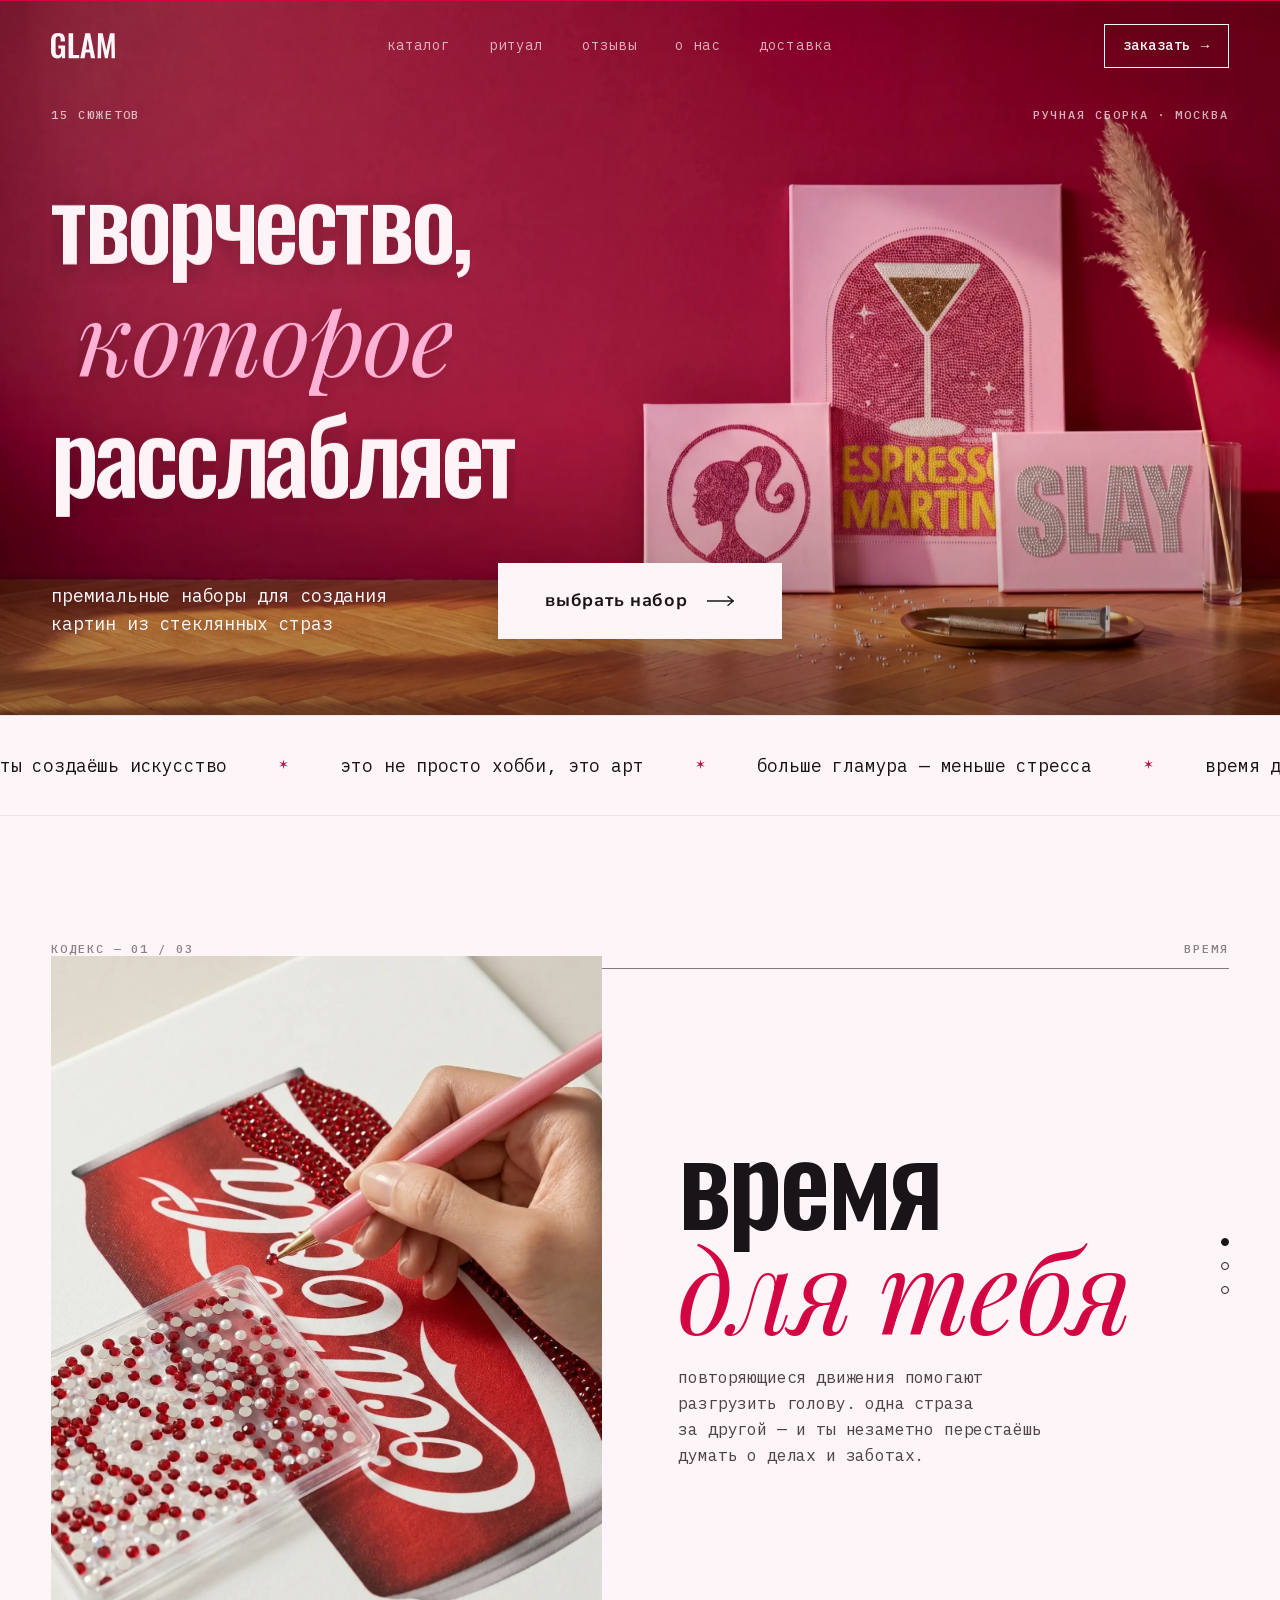
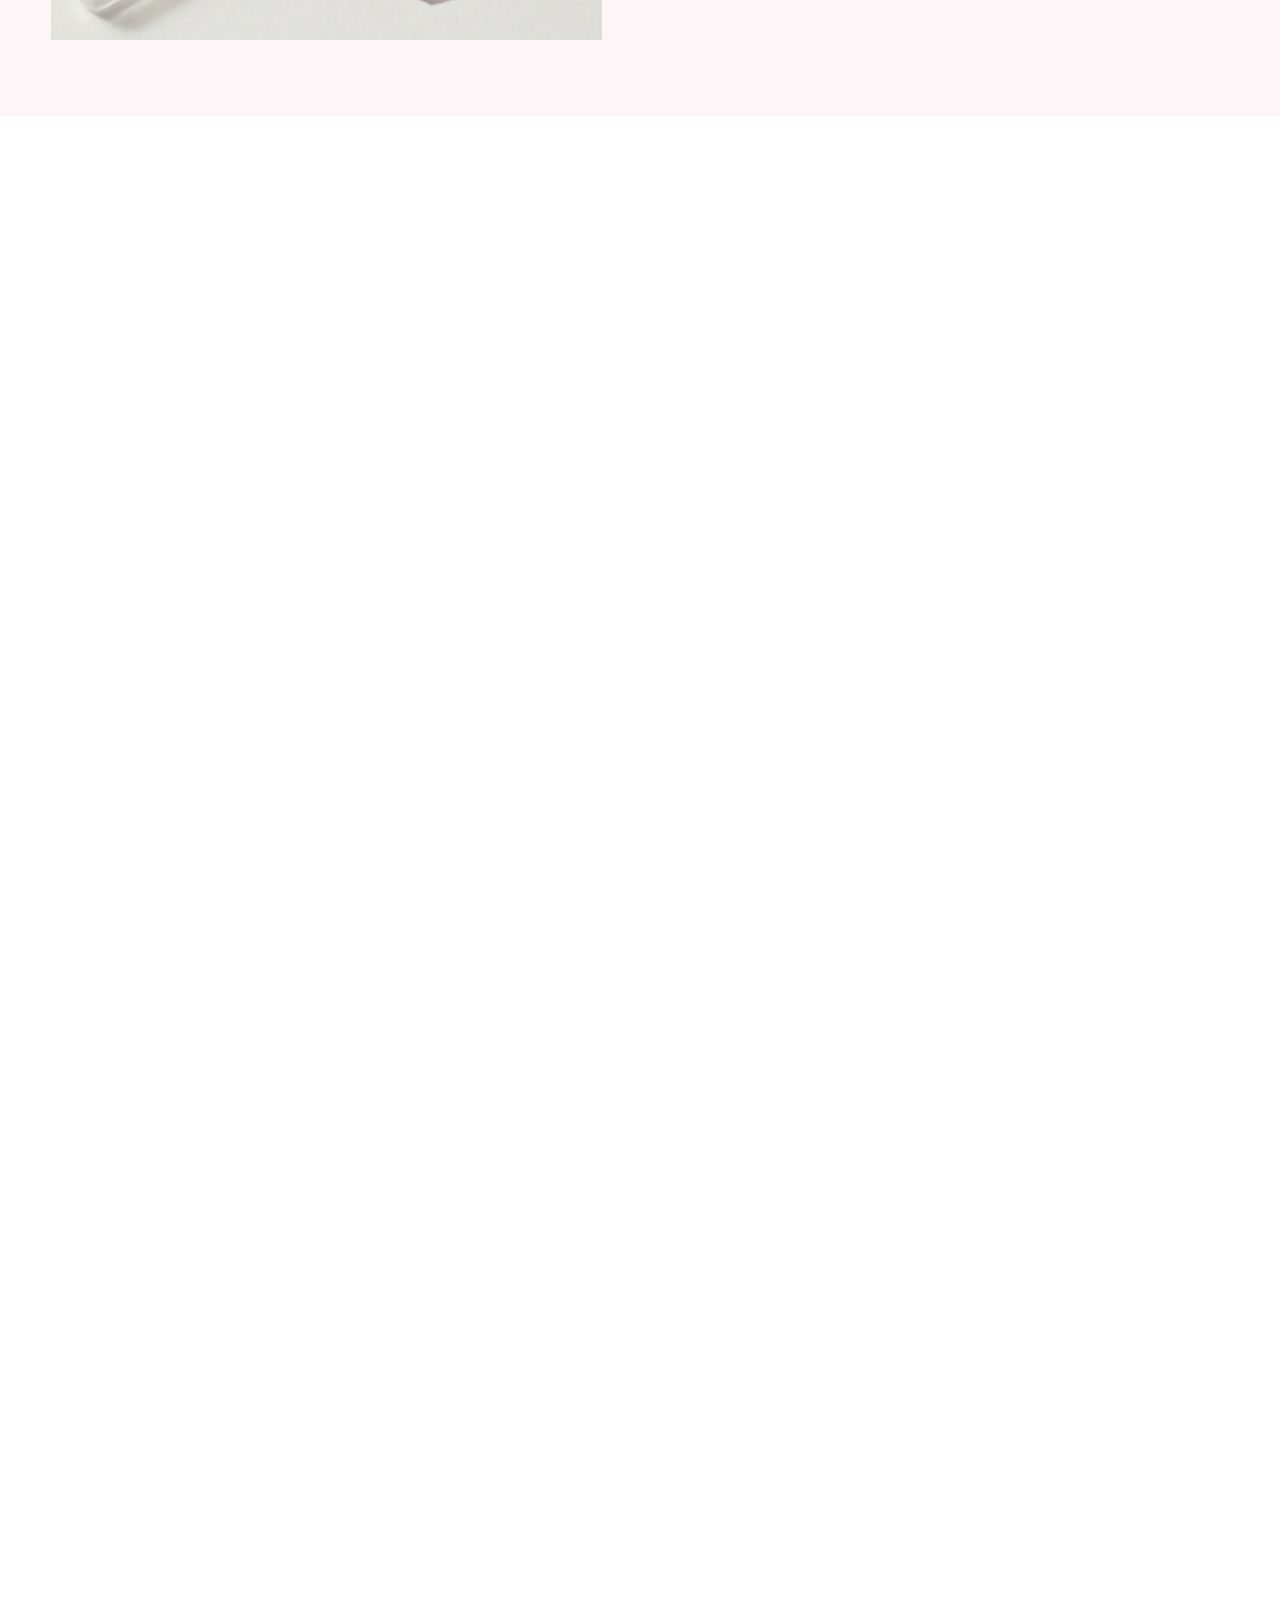
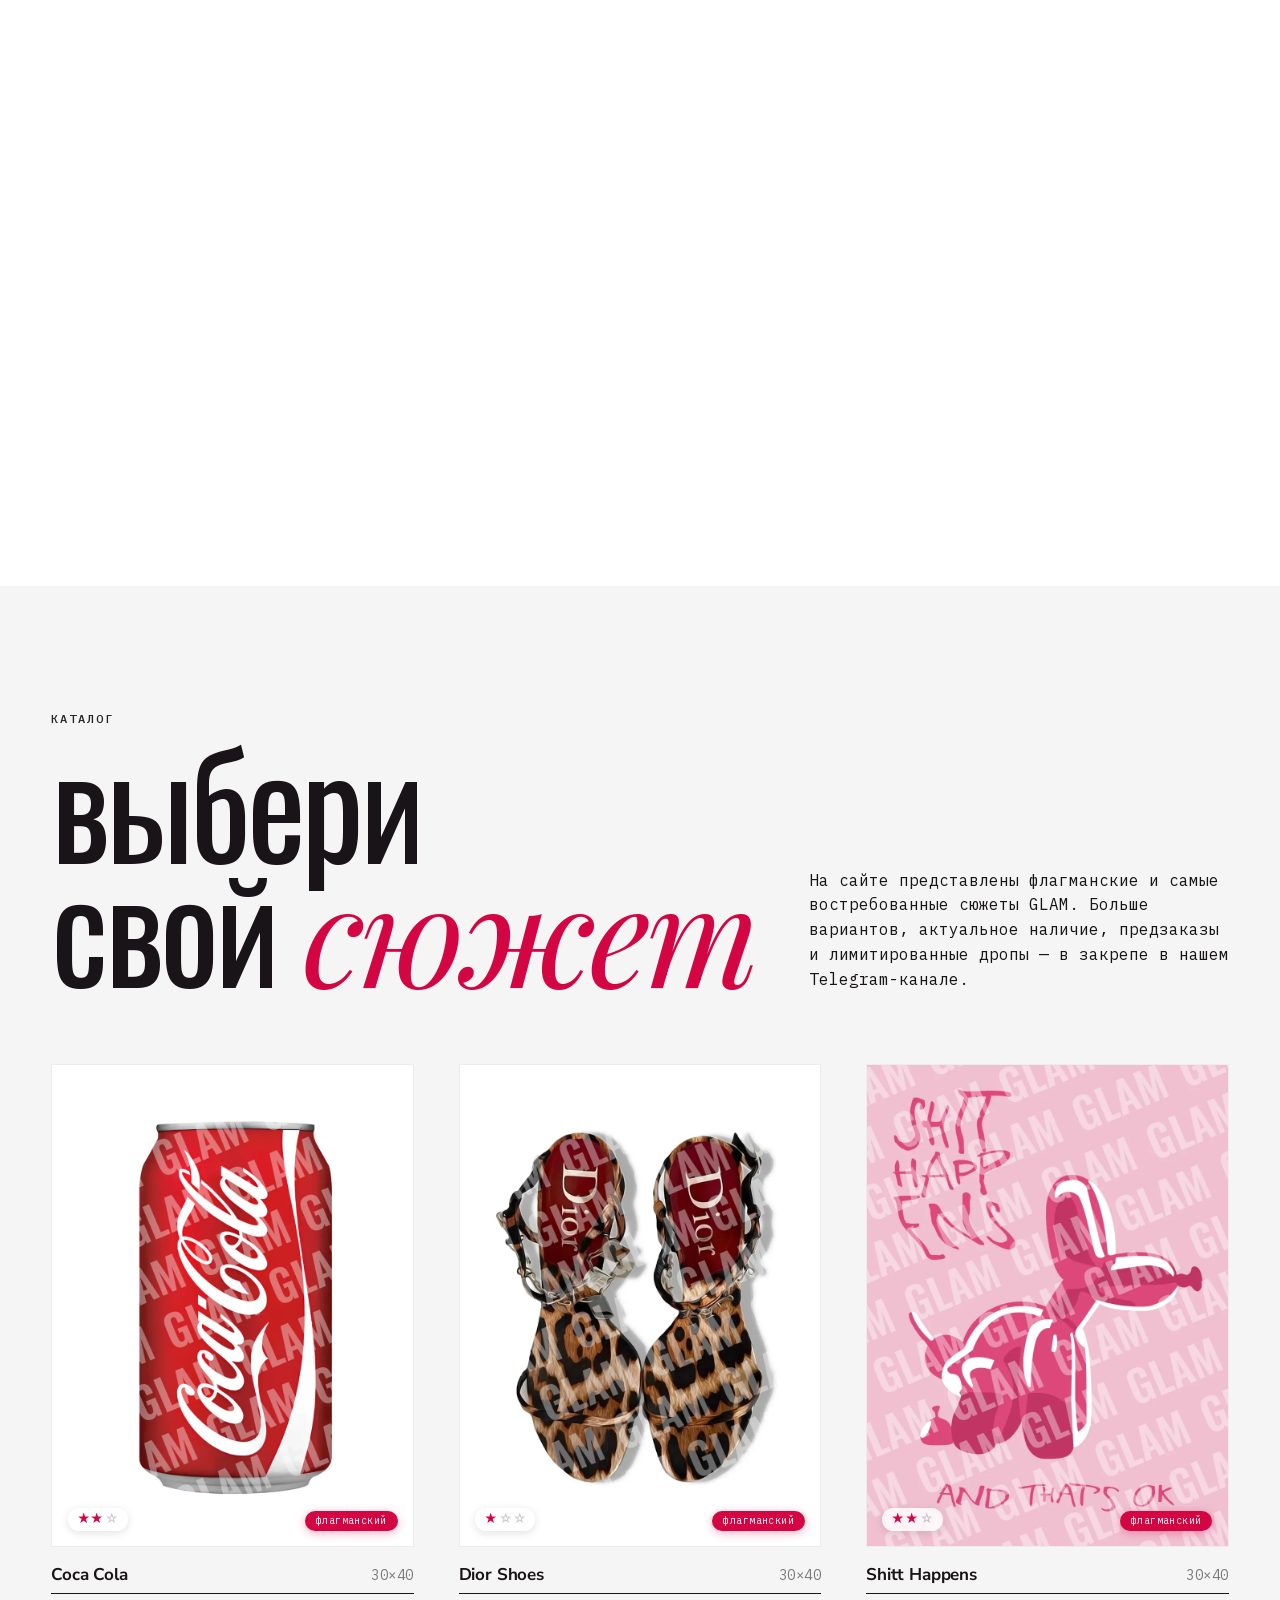
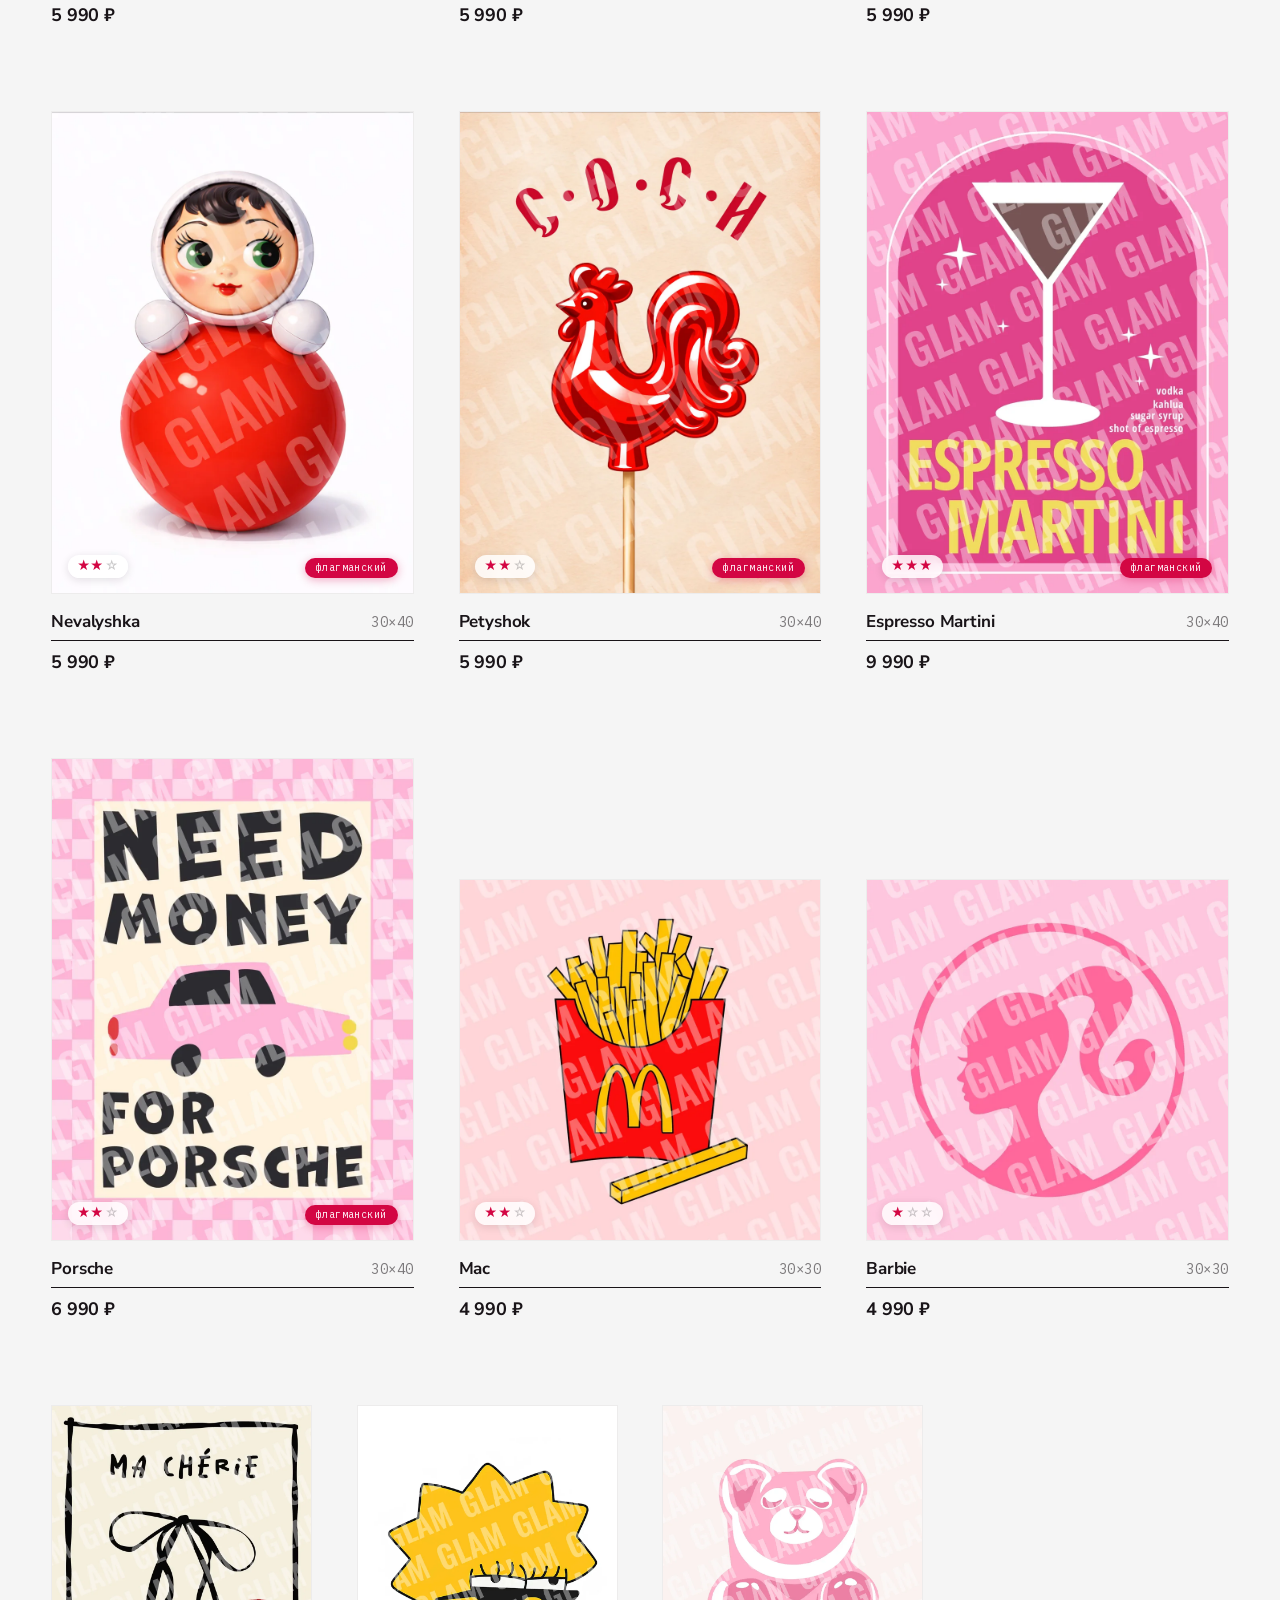
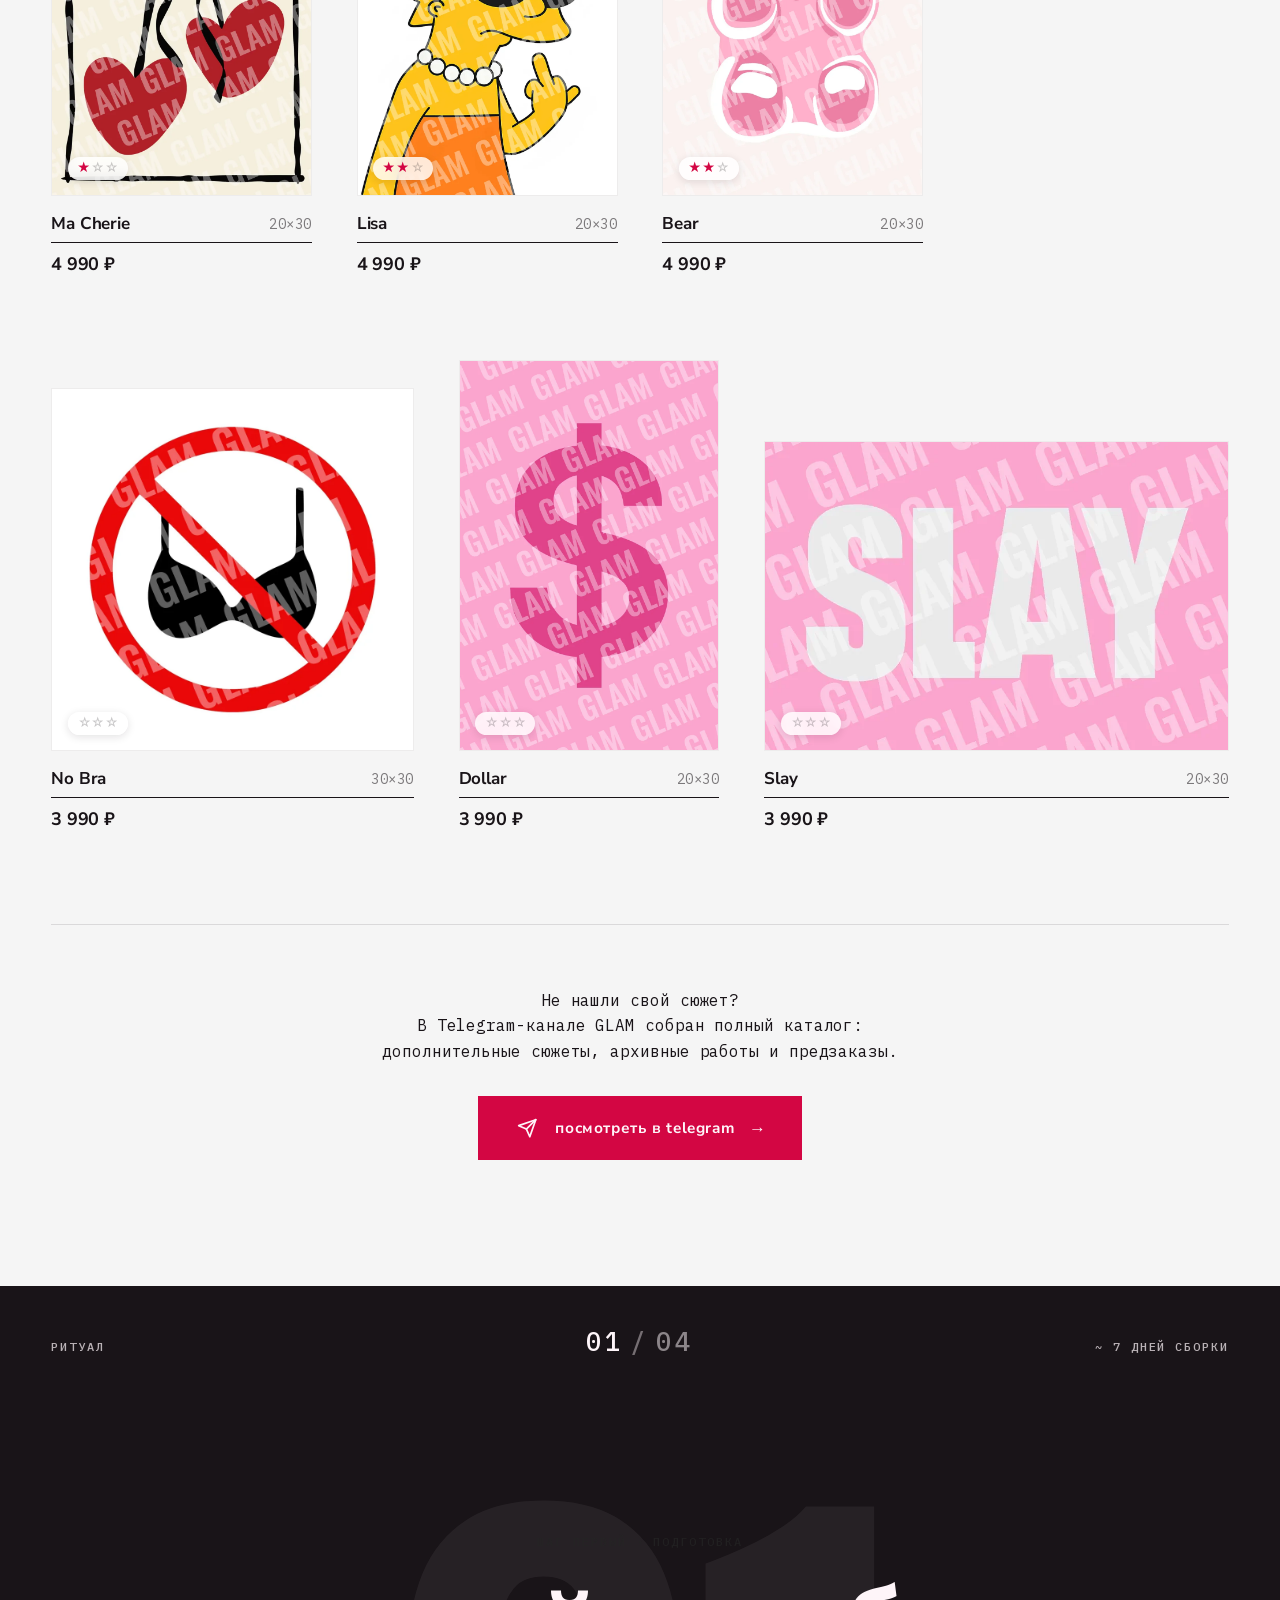
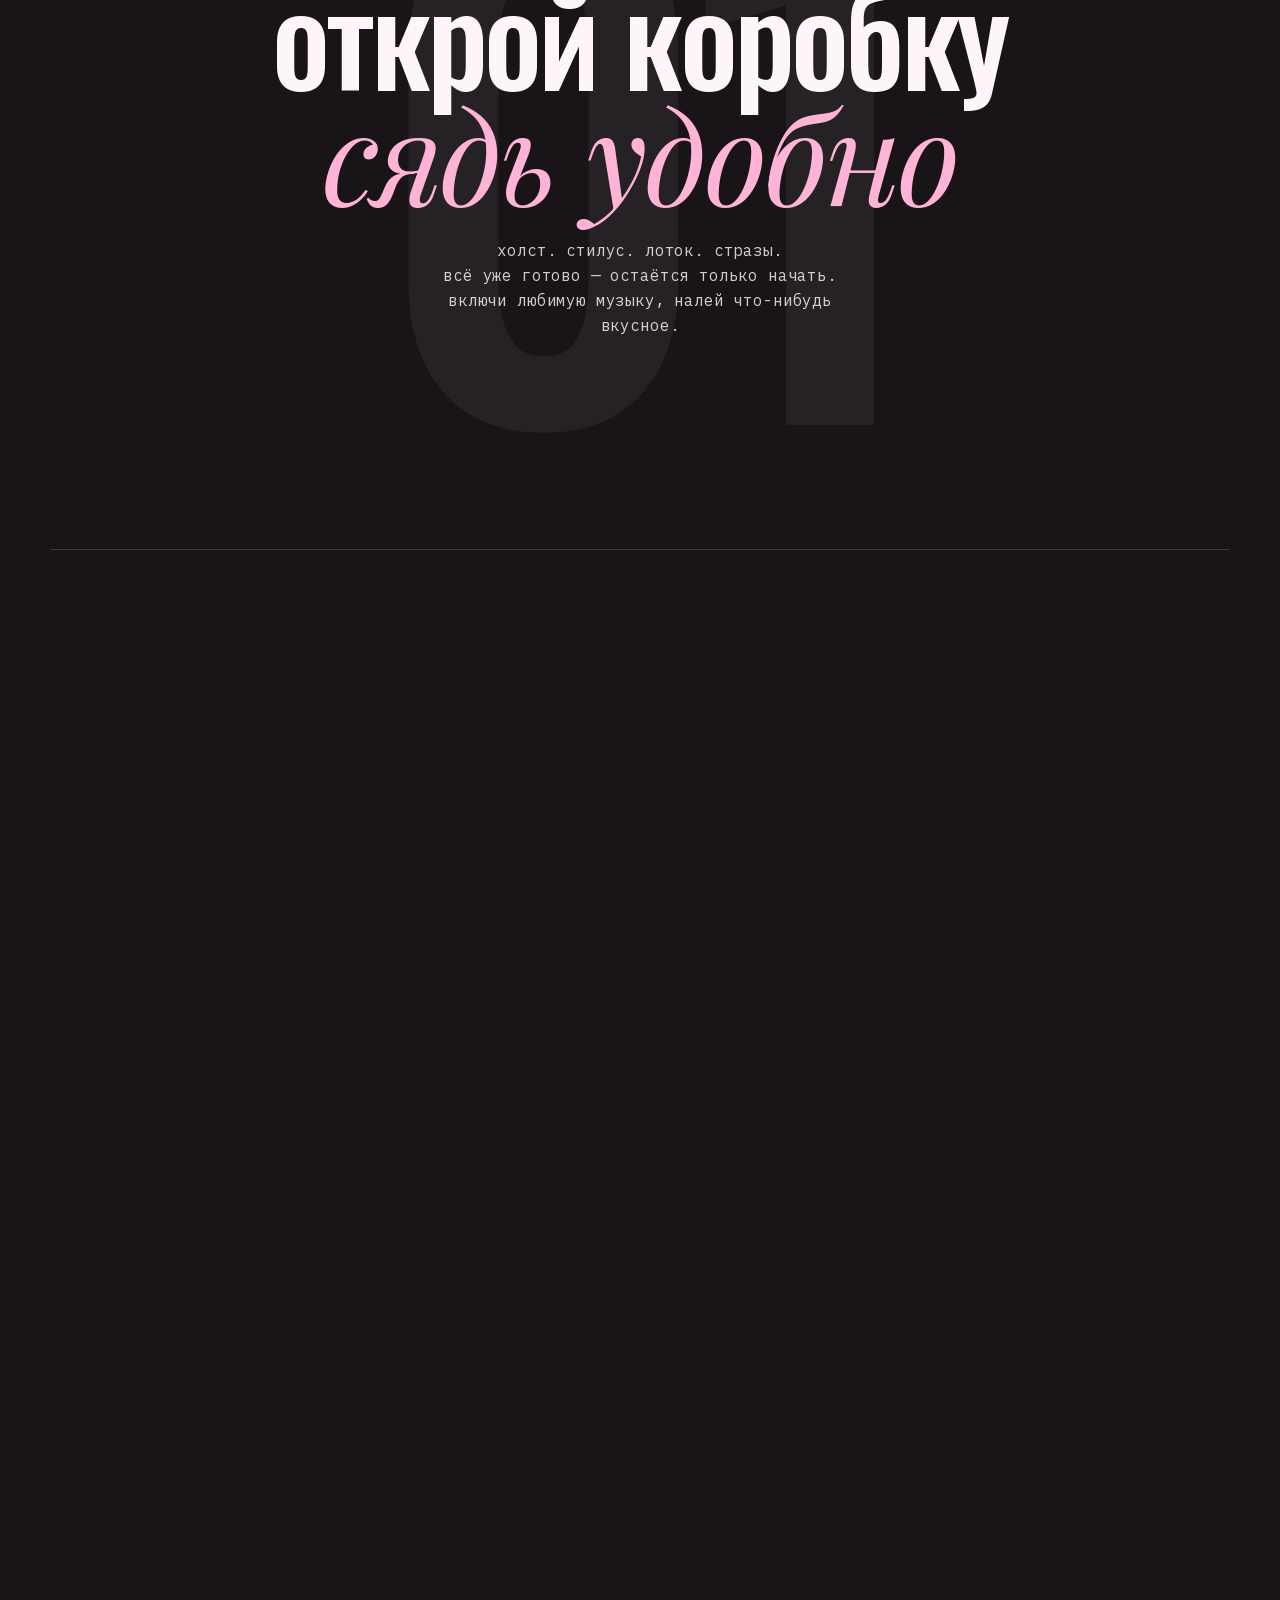
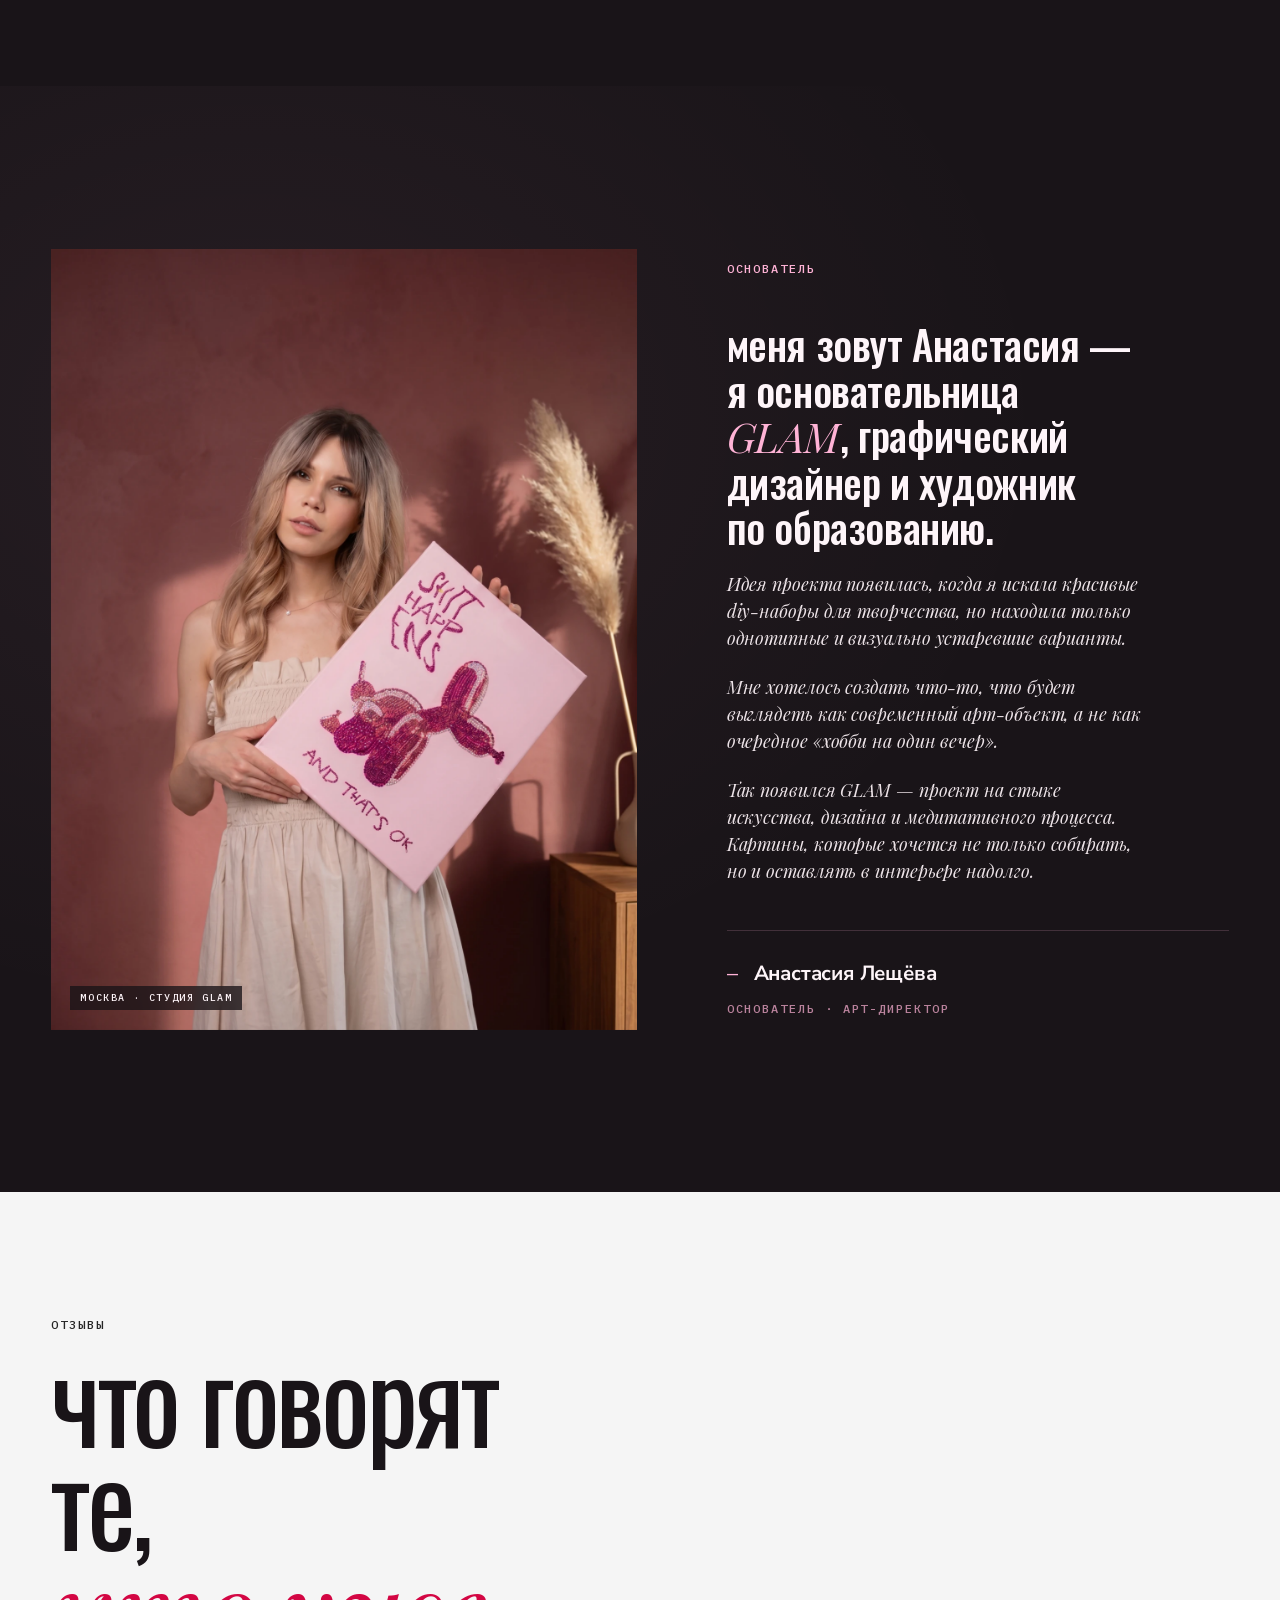
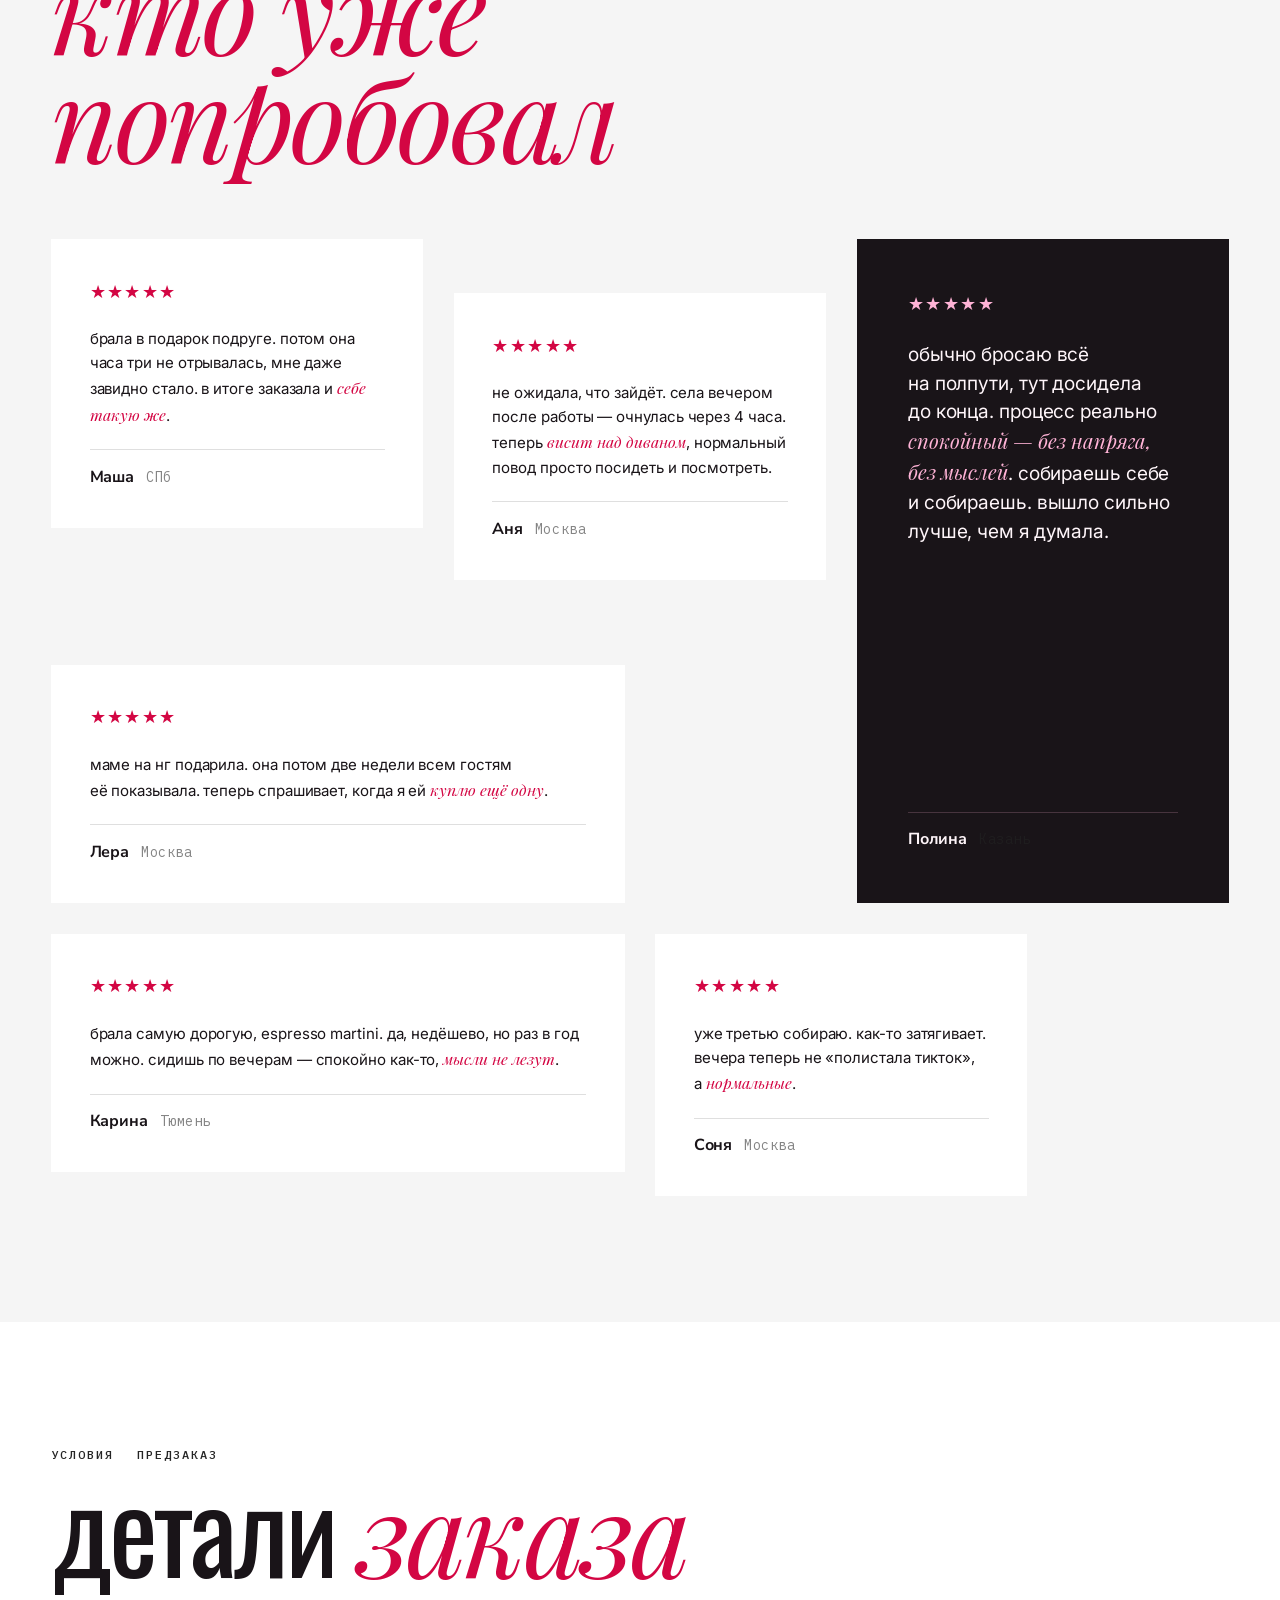
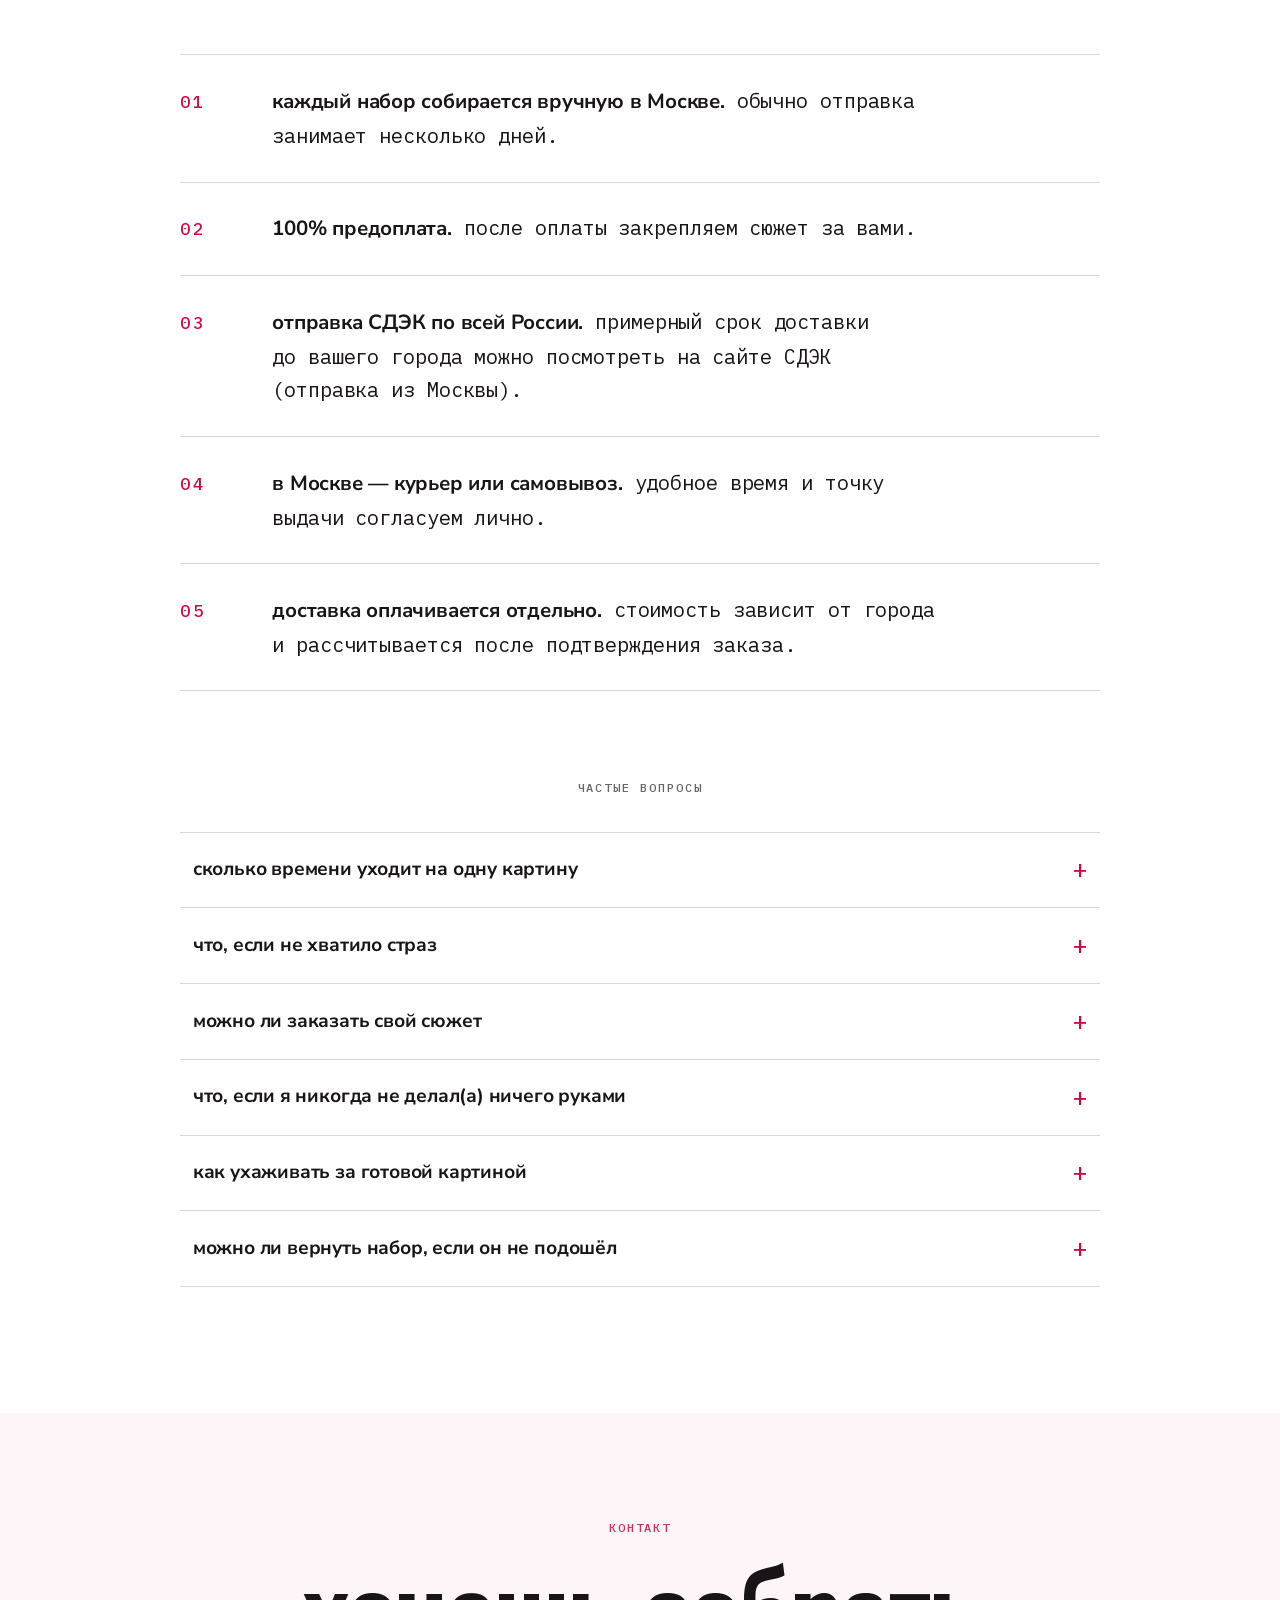
==== index.html @ 4e911e3f "Подключение домена glamstraz.ru: CNAME, корневой base, обновлены og/twitter URL Co-Authored-By: Clau" ====
<!DOCTYPE html>
<html lang="ru">
  <head>
    <meta charset="UTF-8" />
    <link rel="icon" type="image/svg+xml" href="/assets/svg/glam-wordmark.svg" />
    <meta name="viewport" content="width=device-width, initial-scale=1.0" />
    <meta name="theme-color" content="#D30643" />
    <title>GLAM — творчество, которое расслабляет</title>
    <meta
      name="description"
      content="GLAM — премиальные DIY-наборы для создания картин из стеклянных страз. Ручная сборка в Москве, доставка по России."
    />

    <!-- Open Graph / соцсети. Абсолютные URL указывают на текущий деплой
         (GitHub Pages). При переезде на собственный домен заменить
         og:url / og:image / twitter:image на новый адрес. -->
    <meta property="og:type" content="website" />
    <meta property="og:site_name" content="GLAM" />
    <meta property="og:locale" content="ru_RU" />
    <meta property="og:url" content="https://glamstraz.ru/" />
    <meta property="og:title" content="GLAM — творчество, которое расслабляет" />
    <meta property="og:description" content="Премиальные DIY-наборы для создания картин из стеклянных страз. Ручная сборка в Москве." />
    <meta property="og:image" content="https://glamstraz.ru/og-image.jpg" />
    <meta property="og:image:width" content="1200" />
    <meta property="og:image:height" content="670" />
    <meta property="og:image:alt" content="Картины GLAM из стеклянных страз" />

    <meta name="twitter:card" content="summary_large_image" />
    <meta name="twitter:title" content="GLAM — творчество, которое расслабляет" />
    <meta name="twitter:description" content="Премиальные DIY-наборы для создания картин из стеклянных страз." />
    <meta name="twitter:image" content="https://glamstraz.ru/og-image.jpg" />

    <!-- ALWAYS open at the top of the page on reload.
         This must be inline in <head> and run synchronously, BEFORE
         the browser tries to restore the previous scroll position. -->
    <script>
      try {
        if ('scrollRestoration' in history) {
          history.scrollRestoration = 'manual';
        }
        window.scrollTo(0, 0);
        // Catch the moment after browser parses but before paint
        document.addEventListener('DOMContentLoaded', function () {
          window.scrollTo(0, 0);
        });
      } catch (e) { /* no-op */ }

      // Bulletproof preloader wordmark: the "GLAM" letters stay invisible
      // (opacity:0 in critical CSS) until the Oswald font is CONFIRMED
      // loaded, then fade in. This makes a wrong-font flash impossible —
      // the word can only ever appear already in Oswald. Hard timeout
      // guarantees it reveals even if the font API stalls.
      (function () {
        function reveal() {
          document.documentElement.classList.add('fonts-ready');
        }
        try {
          if (document.fonts && document.fonts.load) {
            document.fonts.load('500 1em "Oswald"').then(reveal, reveal);
          }
        } catch (e) { /* no-op */ }
        // Fallbacks: reveal on full font readiness, and a hard cap so the
        // wordmark is never stuck hidden.
        try { document.fonts.ready.then(reveal); } catch (e) { /* no-op */ }
        setTimeout(reveal, 1400);
      })();

      // Страховка для async-CSS (Google Fonts ниже): при мгновенном
      // кэш-хите onload у <link> может потеряться, и media останется
      // "print". После полной загрузки страницы переключаем вручную.
      window.addEventListener('load', function () {
        try {
          var links = document.querySelectorAll('link[rel="stylesheet"][media="print"]');
          for (var i = 0; i < links.length; i++) links[i].media = 'all';
        } catch (e) { /* no-op */ }
      });
    </script>

    <!-- Brand display (Oswald), accent (Playfair italic) and mono
         (IBM Plex Mono) are SELF-HOSTED woff2 subsets, declared with
         font-display:block in the critical CSS below and preloaded here.
         Result: the preloader wordmark + hero headline paint in the
         correct font on the very first frame — no fallback-then-swap
         flash. Only the body/UI sans (Inter, Nunito Sans) still load
         from Google, where a sans→sans swap is imperceptible. -->
    <link rel="preconnect" href="https://fonts.googleapis.com" />
    <link rel="preconnect" href="https://fonts.gstatic.com" crossorigin />
    <link rel="preload" as="font" type="font/woff2" href="/fonts/oswald-latin.woff2" crossorigin />
    <link rel="preload" as="font" type="font/woff2" href="/fonts/oswald-cyrillic.woff2" crossorigin />
    <link rel="preload" as="font" type="font/woff2" href="/fonts/playfair-italic-cyrillic.woff2" crossorigin />
    <link rel="preload" as="font" type="font/woff2" href="/fonts/plexmono-500-cyrillic.woff2" crossorigin />
    <!-- Body/UI sans грузим НЕблокирующе (media=print → all по onload):
         первый кадр не ждёт Google Fonts, а sans→sans swap для Inter и
         Nunito незаметен. Брендовые шрифты self-hosted и не зависят
         от этого запроса. -->
    <link
      rel="stylesheet"
      href="https://fonts.googleapis.com/css2?family=Inter:wght@400;500;600;700&family=Nunito+Sans:ital,wght@0,400;0,600;0,700;0,800;0,900;1,400&display=swap"
      media="print"
      onload="this.media='all'"
    />
    <noscript>
      <link
        rel="stylesheet"
        href="https://fonts.googleapis.com/css2?family=Inter:wght@400;500;600;700&family=Nunito+Sans:ital,wght@0,400;0,600;0,700;0,800;0,900;1,400&display=swap"
      />
    </noscript>

    <!-- Preload ТОЛЬКО hero — единственная картинка над линией сгиба.
         pillar-1 (секция 3) раньше тоже преложился с high-priority и
         отнимал канал у hero на старте; теперь он грузится обычным
         eager-ом по мере необходимости, а первый экран рисуется быстрее. -->
    <link
      rel="preload"
      as="image"
      href="/assets/images/hero.webp"
      fetchpriority="high"
    />

    <!-- Critical CSS — applied before main stylesheet loads so the
         crimson preloader curtain shows immediately on first paint
         (prevents the white-flash + unstyled GLAM word on reload). -->
    <style>
      /* ── Self-hosted brand faces (woff2 subsets). font-display:block so
         text stays invisible until the real font is ready instead of
         flashing a fallback first; paired with the <link rel=preload>
         above, the wait is imperceptible and the correct font shows on
         the first frame. ── */
      @font-face {
        font-family: 'Oswald'; font-style: normal; font-weight: 200 700; font-display: block;
        src: url('fonts/oswald-cyrillic.woff2') format('woff2');
        unicode-range: U+0301, U+0400-045F, U+0490-0491, U+04B0-04B1, U+2116;
      }
      @font-face {
        font-family: 'Oswald'; font-style: normal; font-weight: 200 700; font-display: block;
        src: url('fonts/oswald-latin-ext.woff2') format('woff2');
        unicode-range: U+0100-02BA, U+02BD-02C5, U+02C7-02CC, U+02CE-02D7, U+02DD-02FF, U+0304, U+0308, U+0329, U+1D00-1DBF, U+1E00-1E9F, U+1EF2-1EFF, U+2020, U+20A0-20AB, U+20AD-20C0, U+2113, U+2C60-2C7F, U+A720-A7FF;
      }
      @font-face {
        font-family: 'Oswald'; font-style: normal; font-weight: 200 700; font-display: block;
        src: url('fonts/oswald-latin.woff2') format('woff2');
        unicode-range: U+0000-00FF, U+0131, U+0152-0153, U+02BB-02BC, U+02C6, U+02DA, U+02DC, U+0304, U+0308, U+0329, U+2000-206F, U+20AC, U+2122, U+2191, U+2193, U+2212, U+2215, U+FEFF, U+FFFD;
      }
      @font-face {
        font-family: 'Playfair Display'; font-style: italic; font-weight: 400 900; font-display: block;
        src: url('fonts/playfair-italic-cyrillic.woff2') format('woff2');
        unicode-range: U+0301, U+0400-045F, U+0490-0491, U+04B0-04B1, U+2116;
      }
      @font-face {
        font-family: 'Playfair Display'; font-style: italic; font-weight: 400 900; font-display: block;
        src: url('fonts/playfair-italic-latin.woff2') format('woff2');
        unicode-range: U+0000-00FF, U+0131, U+0152-0153, U+02BB-02BC, U+02C6, U+02DA, U+02DC, U+0304, U+0308, U+0329, U+2000-206F, U+20AC, U+2122, U+2191, U+2193, U+2212, U+2215, U+FEFF, U+FFFD;
      }
      @font-face {
        font-family: 'IBM Plex Mono'; font-style: normal; font-weight: 400; font-display: block;
        src: url('fonts/plexmono-400-cyrillic.woff2') format('woff2');
        unicode-range: U+0301, U+0400-045F, U+0490-0491, U+04B0-04B1, U+2116;
      }
      @font-face {
        font-family: 'IBM Plex Mono'; font-style: normal; font-weight: 400; font-display: block;
        src: url('fonts/plexmono-400-latin.woff2') format('woff2');
        unicode-range: U+0000-00FF, U+0131, U+0152-0153, U+02BB-02BC, U+02C6, U+02DA, U+02DC, U+0304, U+0308, U+0329, U+2000-206F, U+20AC, U+2122, U+2191, U+2193, U+2212, U+2215, U+FEFF, U+FFFD;
      }
      @font-face {
        font-family: 'IBM Plex Mono'; font-style: normal; font-weight: 500; font-display: block;
        src: url('fonts/plexmono-500-cyrillic.woff2') format('woff2');
        unicode-range: U+0301, U+0400-045F, U+0490-0491, U+04B0-04B1, U+2116;
      }
      @font-face {
        font-family: 'IBM Plex Mono'; font-style: normal; font-weight: 500; font-display: block;
        src: url('fonts/plexmono-500-latin.woff2') format('woff2');
        unicode-range: U+0000-00FF, U+0131, U+0152-0153, U+02BB-02BC, U+02C6, U+02DA, U+02DC, U+0304, U+0308, U+0329, U+2000-206F, U+20AC, U+2122, U+2191, U+2193, U+2212, U+2215, U+FEFF, U+FFFD;
      }
      html { background: #D30643; }
      body { margin: 0; background: #D30643; font-family: system-ui, sans-serif; color: #FFB3D6; }
      .preloader {
        position: fixed; inset: 0; z-index: 1000;
        display: flex; align-items: center; justify-content: center;
        background: #D30643;
      }
      .preloader__curtain {
        position: absolute; inset: 0; background: #D30643;
      }
      .preloader__inner {
        position: relative;
        display: flex; flex-direction: column;
        align-items: center; gap: 24px;
        color: #FFB3D6;
      }
      .preloader__wordmark { display: flex; gap: 0.04em; overflow: hidden; line-height: 0.9; }
      .preloader__word {
        display: inline-block;
        font-family: 'Oswald', 'Nunito Sans', sans-serif;
        font-weight: 500;
        font-size: clamp(96px, 16vw, 240px);
        letter-spacing: -0.02em;
        text-transform: uppercase;
        color: #FFB3D6;
        /* Hidden until the Oswald font is confirmed loaded (JS adds
           html.fonts-ready), so the wordmark never paints in a fallback
           font. Fades in smoothly the instant the real font is ready. */
        opacity: 0;
        transition: opacity 0.3s ease;
      }
      html.fonts-ready .preloader__word { opacity: 1; }
      .preloader__counter {
        font-family: 'IBM Plex Mono', monospace;
        font-size: 12px;
        letter-spacing: 0.16em;
        text-transform: uppercase;
        color: #FFB3D6;
        opacity: 0.7;
      }
      /* Hide only the nav until ready — main is below the crimson
         preloader anyway (z-index 1000), so it doesn't flash unstyled. */
      .nav { visibility: hidden; }
      html.is-ready .nav { visibility: visible; }
    </style>
    <script type="module" crossorigin src="/assets/index-CA6v-Pa0.js"></script>
    <link rel="modulepreload" crossorigin href="/assets/gsap-xgxdCp6f.js">
    <link rel="stylesheet" crossorigin href="/assets/style-CRhIdlNN.css">
  </head>
  <body>
    <a class="skip-link" href="#top">перейти к&nbsp;контенту</a>

    <div id="app">
      <!-- ─── Preloader ──────────────────────────────────────────── -->
      <div class="preloader" aria-hidden="true">
        <div class="preloader__curtain"></div>
        <div class="preloader__inner">
          <div class="preloader__wordmark" aria-label="GLAM">
            <span class="preloader__word">G</span>
            <span class="preloader__word">L</span>
            <span class="preloader__word">A</span>
            <span class="preloader__word">M</span>
          </div>
          <div class="preloader__counter">
            <span class="t-eyebrow">страза за стразой</span>
          </div>
        </div>
      </div>

      <!-- ─── Top navigation ────────────────────────────────────── -->
      <header class="nav" data-theme="brand">
        <div class="nav__inner container">
          <a class="nav__brand" href="#top" data-cursor="наверх">
            <svg class="nav__logo" viewBox="0 0 860 343" fill="none" aria-label="GLAM">
              <path d="M 89.025 343 C 66.941 343 49.412 338.316 36.438 328.949 C 23.464 319.582 14.078 306.358 8.281 289.277 C 2.76 271.92 0 251.533 0 228.116 L 0 115.711 C 0 91.742 2.76 71.08 8.281 53.723 C 13.802 36.366 23.464 23.142 37.266 14.051 C 51.344 4.684 70.668 0 95.236 0 C 118.147 0 136.366 3.857 149.893 11.571 C 163.419 19.285 173.08 30.443 178.877 45.045 C 184.95 59.371 187.987 76.865 187.987 97.528 L 187.987 114.884 L 129.603 114.884 L 129.603 95.875 C 129.603 85.13 128.775 75.901 127.119 68.187 C 125.739 60.473 122.702 54.687 118.009 50.83 C 113.593 46.698 106.277 44.631 96.064 44.631 C 85.298 44.631 77.431 47.249 72.462 52.483 C 67.769 57.718 64.733 64.605 63.352 73.146 C 62.248 81.686 61.696 91.053 61.696 101.247 L 61.696 241.34 C 61.696 252.911 62.662 262.967 64.595 271.507 C 66.527 280.048 70.116 286.66 75.36 291.343 C 80.605 295.751 88.058 297.955 97.72 297.955 C 107.658 297.955 115.249 295.476 120.494 290.517 C 125.739 285.558 129.327 278.67 131.26 269.854 C 133.468 261.038 134.572 250.569 134.572 238.447 L 134.572 207.04 L 98.548 207.04 L 98.548 168.607 L 189.643 168.607 L 189.643 338.454 L 150.307 338.454 L 145.752 305.394 C 141.335 316.414 134.572 325.506 125.463 332.669 C 116.629 339.556 104.483 343 89.025 343 Z" fill="currentColor" />
              <path d="M 236.265 338.454 L 236.265 3.719 L 297.547 3.719 L 297.547 296.302 L 378.704 296.302 L 378.704 338.454 L 236.265 338.454 Z" fill="currentColor" />
              <path d="M 393.568 338.454 L 460.648 3.719 L 526.07 3.719 L 593.149 338.454 L 536.422 338.454 L 523.172 261.176 L 464.788 261.176 L 451.124 338.454 L 393.568 338.454 Z M 470.999 222.33 L 516.547 222.33 L 493.773 81.824 L 470.999 222.33 Z" fill="currentColor" />
              <path d="M 626.052 338.454 L 631.848 3.719 L 695.201 3.719 L 742.819 235.554 L 792.507 3.719 L 853.789 3.719 L 860 338.454 L 814.453 338.454 L 809.484 105.793 L 761.866 338.454 L 725.014 338.454 L 676.568 104.966 L 672.013 338.454 L 626.052 338.454 Z" fill="currentColor" />
            </svg>
          </a>
          <nav class="nav__menu" aria-label="Основное меню">
            <a href="#catalog" data-cursor="каталог">каталог</a>
            <a href="#ritual-process" data-cursor="процесс">ритуал</a>
            <a href="#reviews" data-cursor="отзывы">отзывы</a>
            <a href="#founder" data-cursor="о бренде">о нас</a>
            <a href="#faq" data-cursor="условия">доставка</a>
          </nav>
          <a class="nav__cta" href="https://t.me/glammy_straz" target="_blank" rel="noopener noreferrer" data-cursor="в telegram" data-magnetic data-magnetic-strength="0.25">
            <span>заказать</span>
            <span aria-hidden="true">→</span>
          </a>
          <button
            class="nav__burger"
            type="button"
            aria-label="Открыть меню"
            aria-controls="mobile-menu"
            aria-expanded="false"
          >
            <span></span><span></span><span></span>
          </button>
        </div>
      </header>

      <!-- Mobile drawer — hidden on desktop, shown when nav__burger pressed -->
      <div id="mobile-menu" class="mobile-menu" aria-hidden="true" inert>
        <div class="mobile-menu__inner">
          <nav class="mobile-menu__nav" aria-label="Мобильное меню">
            <a href="#catalog">каталог<span aria-hidden="true">↘</span></a>
            <a href="#ritual-process">ритуал<span aria-hidden="true">↘</span></a>
            <a href="#reviews">отзывы<span aria-hidden="true">↘</span></a>
            <a href="#founder">о&nbsp;нас<span aria-hidden="true">↘</span></a>
            <a href="#faq">доставка<span aria-hidden="true">↘</span></a>
          </nav>
          <div class="mobile-menu__foot">
            <a class="mobile-menu__cta" href="https://t.me/glammy_straz" target="_blank" rel="noopener noreferrer">
              <span>заказать</span>
              <span aria-hidden="true">→</span>
            </a>
            <p class="t-mono-sm mobile-menu__sub">
              творчество, которое расслабляет<br />
              собирается в&nbsp;Москве
            </p>
          </div>
        </div>
      </div>

      <main>
        <!-- ─── S1 · Hero ──────────────────────────────────────── -->
        <section class="hero" id="top" data-theme="brand" aria-label="Hero">
          <div class="hero__media" aria-hidden="true">
            <img
              class="hero__bg"
              src="/assets/images/hero.webp"
              alt=""
              fetchpriority="high"
              decoding="async"
            />
            <div class="hero__vignette"></div>
          </div>

          <div class="hero__grid container">
            <div class="hero__meta">
              <span class="t-eyebrow">15 сюжетов</span>
              <span class="t-eyebrow">ручная сборка · москва</span>
            </div>

            <h1 class="hero__title">
              <span class="hero__title-line" data-line="01">творчество,</span>
              <span class="hero__title-line" data-line="02">которое</span>
              <span class="hero__title-line" data-line="03">расслабляет</span>
            </h1>

            <div class="hero__foot">
              <p class="hero__sub t-mono">
                премиальные наборы для создания картин из&nbsp;стеклянных страз
              </p>
              <a class="hero__cta" href="#catalog" data-cursor="открыть каталог" data-magnetic>
                <span class="hero__cta-label">выбрать набор</span>
                <span class="hero__cta-arrow" aria-hidden="true">
                  <svg viewBox="0 0 32 12" fill="none">
                    <path d="M0 6 H30 M24 1 L30 6 L24 11" stroke="currentColor" stroke-width="1.5" stroke-linecap="square"/>
                  </svg>
                </span>
              </a>
            </div>

          </div>
        </section>

        <!-- ─── S2 · Manifesto ticker ─────────────────────────── -->
        <section class="ticker" data-theme="light" aria-label="Манифест">
          <div class="ticker__track">
            <div class="ticker__group">
              <span>ты создаёшь искусство</span>
              <span class="ticker__dot" aria-hidden="true">✶</span>
              <span>это не просто хобби, это арт</span>
              <span class="ticker__dot" aria-hidden="true">✶</span>
              <span>больше гламура — меньше стресса</span>
              <span class="ticker__dot" aria-hidden="true">✶</span>
              <span>время для тебя</span>
              <span class="ticker__dot" aria-hidden="true">✶</span>
              <span>сияй, твори, вдохновляй</span>
              <span class="ticker__dot" aria-hidden="true">✶</span>
              <span>ты создаёшь искусство</span>
              <span class="ticker__dot" aria-hidden="true">✶</span>
              <span>это не просто хобби, это арт</span>
              <span class="ticker__dot" aria-hidden="true">✶</span>
              <span>больше гламура — меньше стресса</span>
              <span class="ticker__dot" aria-hidden="true">✶</span>
              <span>время для тебя</span>
              <span class="ticker__dot" aria-hidden="true">✶</span>
              <span>сияй, твори, вдохновляй</span>
              <span class="ticker__dot" aria-hidden="true">✶</span>
            </div>
          </div>
        </section>

        <!-- ─── S3 · Кодекс (3 пилара, pin-scroll) ──────────────── -->
        <section class="pillars" aria-label="Кодекс GLAM">
          <div class="pillars__pin">

            <article class="pillar pillar--01" data-pillar="01" data-theme="soft">
              <div class="pillar__grid container">
                <header class="pillar__head">
                  <span class="t-eyebrow">кодекс — 01 / 03</span>
                  <span class="t-eyebrow pillar__counter">время</span>
                </header>
                <div class="pillar__visual">
                  <img
                    class="pillar__img"
                    src="/assets/images/pillar-1-ritual.webp"
                    loading="eager"
                    fetchpriority="high"
                    decoding="async"
                    width="1400"
                    height="1875"
                    alt="Рука со стилусом подцепляет стразу из лотка"
                  />
                </div>
                <div class="pillar__content">
                  <h2 class="pillar__title">
                    время<br />
                    <em>для тебя</em>
                  </h2>
                  <p class="pillar__mono">
                    повторяющиеся движения помогают разгрузить голову.
                    одна страза за&nbsp;другой — и&nbsp;ты незаметно перестаёшь
                    думать о&nbsp;делах и&nbsp;заботах.
                  </p>
                </div>
              </div>
            </article>

            <article class="pillar pillar--02" data-pillar="02" data-theme="dark">
              <div class="pillar__grid container">
                <header class="pillar__head">
                  <span class="t-eyebrow">кодекс — 02 / 03</span>
                  <span class="t-eyebrow pillar__counter">сияние</span>
                </header>
                <div class="pillar__visual">
                  <img
                    class="pillar__img"
                    src="/assets/images/pillar-2-glass.webp"
                    loading="lazy"
                    decoding="async"
                    width="1400"
                    height="792"
                    alt="Макро одной красной стеклянной стразы с дисперсией света"
                  />
                </div>
                <div class="pillar__content">
                  <h2 class="pillar__title">
                    это не хобби,<br />
                    это <em>арт</em>
                  </h2>
                  <p class="pillar__mono">
                    каждая страза — настоящее огранённое стекло.
                    свет преломляется в&nbsp;гранях, поэтому картина
                    завораживающе сияет при любом освещении.
                  </p>
                </div>
              </div>
            </article>

            <article class="pillar pillar--03" data-pillar="03" data-theme="light">
              <div class="pillar__grid container">
                <header class="pillar__head">
                  <span class="t-eyebrow">кодекс — 03 / 03</span>
                  <span class="t-eyebrow pillar__counter">арт</span>
                </header>
                <div class="pillar__visual">
                  <img
                    class="pillar__img"
                    src="/assets/images/pillar-3-object.webp"
                    loading="lazy"
                    decoding="async"
                    width="1400"
                    height="1875"
                    alt="Готовая картина GLAM в раме на стене в минималистичном интерьере"
                  />
                </div>
                <div class="pillar__content">
                  <h2 class="pillar__title">
                    ты создаёшь<br />
                    <em>искусство</em>
                  </h2>
                  <p class="pillar__mono">
                    вместо типичных сюжетов — постеры, попкультура, ирония
                    и&nbsp;визуальные отсылки. поэтому glam больше похож
                    на&nbsp;современный арт, чем на&nbsp;рукоделие.
                  </p>
                </div>
              </div>
            </article>

            <nav class="pillars__indicator" aria-hidden="true">
              <span class="pillars__step is-active" data-step="01"></span>
              <span class="pillars__step" data-step="02"></span>
              <span class="pillars__step" data-step="03"></span>
            </nav>
          </div>
        </section>

        <!-- ─── S4 · Каталог (editorial gallery) ──────────────── -->
        <section class="catalog" id="catalog" data-theme="light" aria-label="Каталог GLAM">
          <div class="container">
            <header class="catalog__head">
              <div data-reveal="title">
                <div class="catalog__eyebrow">
                  <span class="t-eyebrow">каталог</span>
                </div>
                <h2 class="catalog__title">
                  выбери свой&nbsp;<em>сюжет</em>
                </h2>
              </div>
              <p class="catalog__lede" data-reveal="text">
                На&nbsp;сайте представлены флагманские и&nbsp;самые
                востребованные сюжеты GLAM. Больше вариантов, актуальное
                наличие, предзаказы и&nbsp;лимитированные дропы —
                в&nbsp;закрепе в&nbsp;нашем Telegram-канале.
              </p>
            </header>

            <div class="catalog__grid">
              <!-- populated by Catalog.ts -->
            </div>

            <div class="catalog__more" data-reveal="text">
              <p class="catalog__more-text">
                Не&nbsp;нашли свой сюжет?<br />
                В&nbsp;Telegram-канале GLAM собран полный каталог:
                дополнительные сюжеты, архивные работы и&nbsp;предзаказы.
              </p>
              <a
                class="catalog__more-btn"
                href="https://t.me/glam_straz"
                target="_blank"
                rel="noopener noreferrer"
                data-cursor="в telegram"
                data-magnetic
                data-magnetic-strength="0.2"
              >
                <span class="catalog__more-icon" aria-hidden="true">
                  <svg viewBox="0 0 24 24" fill="none" stroke="currentColor" stroke-width="2" stroke-linecap="round" stroke-linejoin="round">
                    <path d="m22 2-7 20-4-9-9-4 20-7z"/>
                    <path d="M22 2 11 13"/>
                  </svg>
                </span>
                <span class="catalog__more-label">посмотреть в&nbsp;Telegram</span>
                <span class="catalog__more-arrow" aria-hidden="true">→</span>
              </a>
            </div>
          </div>
        </section>

        <!-- ─── S6 · Ритуал (horizontal scroll, 4 шага) ────────── -->
        <section class="ritual" id="ritual-process" data-theme="dark" aria-label="Процесс">
          <div class="ritual__pin">
            <header class="ritual__head container">
              <span class="t-eyebrow">ритуал</span>
              <span class="ritual__counter" aria-hidden="true">
                <span class="ritual__counter-now">01</span>
                <span class="ritual__counter-sep">/</span>
                <span class="ritual__counter-total">04</span>
              </span>
              <span class="t-eyebrow">~ 7 дней сборки</span>
            </header>

            <div class="ritual__track">

              <article class="ritual__step ritual__step--01 ritual__step--type" data-step="01">
                <div class="ritual__step-inner ritual__step-inner--centered container">
                  <span class="ritual__mega" aria-hidden="true">01</span>
                  <div class="ritual__content ritual__content--centered">
                    <span class="t-eyebrow">шаг первый · подготовка</span>
                    <h2 class="ritual__title ritual__title--centered">
                      открой коробку<br />
                      <em>сядь удобно</em>
                    </h2>
                    <p class="ritual__mono ritual__mono--centered">
                      холст. стилус. лоток. стразы.<br />
                      всё уже готово — остаётся только начать.<br />
                      включи любимую музыку, налей что-нибудь вкусное.
                    </p>
                  </div>
                </div>
              </article>

              <article class="ritual__step ritual__step--02" data-step="02">
                <div class="ritual__step-inner container">
                  <div class="ritual__visual">
                    <img
                      class="ritual__img"
                      src="/assets/images/ritual-02-glue.webp"
                      alt="Капля прозрачного клея рядом с тубой"
                      loading="eager"
                      decoding="async"
                    />
                  </div>
                  <div class="ritual__content">
                    <span class="t-eyebrow">02 / клей</span>
                    <h2 class="ritual__title">
                      сделай <em>первый штрих</em>
                    </h2>
                    <p class="ritual__mono">
                      небольшая капля клея — и&nbsp;можно начинать.<br />
                      не&nbsp;спеши: здесь важен сам процесс.
                    </p>
                  </div>
                </div>
              </article>

              <article class="ritual__step ritual__step--03" data-step="03">
                <div class="ritual__step-inner container">
                  <div class="ritual__visual">
                    <img
                      class="ritual__img"
                      src="/assets/images/ritual-03-laying.webp"
                      alt="Рука выкладывает стразы на розовую картину Barbie"
                      loading="eager"
                      decoding="async"
                    />
                  </div>
                  <div class="ritual__content">
                    <span class="t-eyebrow">03 / выкладка</span>
                    <h2 class="ritual__title">
                      выложи <em>стразы</em>
                    </h2>
                    <p class="ritual__mono">
                      просто выкладывай стразу за&nbsp;стразой.<br />
                      контур — потом заливка. ритм.<br />
                      один час превращается в&nbsp;три.
                    </p>
                  </div>
                </div>
              </article>

              <article class="ritual__step ritual__step--04" data-step="04">
                <div class="ritual__step-inner container">
                  <div class="ritual__visual">
                    <img
                      class="ritual__img"
                      src="/assets/images/ritual-04-done.webp"
                      alt="Готовая стразовая картина Espresso Martini крупным планом"
                      loading="eager"
                      decoding="async"
                    />
                  </div>
                  <div class="ritual__content">
                    <span class="t-eyebrow">04 / готово</span>
                    <h2 class="ritual__title">
                      картина <em>готова</em>
                    </h2>
                    <p class="ritual__mono">
                      осталось только выбрать для&nbsp;неё место.<br />
                      стальной тросик уже на&nbsp;холсте —<br />
                      из&nbsp;коробки сразу на&nbsp;стену.
                    </p>
                  </div>
                </div>
              </article>

            </div>

            <nav class="ritual__progress" aria-hidden="true">
              <span class="ritual__progress-line">
                <span class="ritual__progress-fill"></span>
              </span>
            </nav>
          </div>
        </section>

        <!-- ─── S9 · Привет, я Настя ────────────────────────────── -->
        <section class="founder" id="founder" data-theme="dark" aria-label="Основатель">
          <div class="founder__grid container">

            <figure class="founder__visual" data-reveal="lift">
              <img
                class="founder__img"
                src="/assets/images/founder-anastasia.webp"
                width="1400"
                height="1875"
                alt="Анастасия, основательница GLAM, с картиной из коллекции «Shitt Happens»"
                loading="lazy"
                decoding="async"
              />
              <figcaption class="founder__cap t-eyebrow">
                москва · студия GLAM
              </figcaption>
            </figure>

            <div class="founder__content">
              <h2 class="sr-only">О бренде GLAM</h2>
              <span class="t-eyebrow founder__eyebrow" data-reveal="text">основатель</span>

              <div class="founder__bio" data-reveal="title">
                <p class="founder__lead">
                  Меня зовут <span class="founder__nm">Анастасия</span> —
                  я&nbsp;основательница <em>GLAM</em>,
                  графический дизайнер и&nbsp;художник по&nbsp;образованию.
                </p>
                <p class="founder__line">
                  Идея проекта появилась, когда я&nbsp;искала красивые
                  diy-наборы для&nbsp;творчества, но&nbsp;находила только
                  однотипные и&nbsp;визуально устаревшие варианты.
                </p>
                <p class="founder__line">
                  Мне хотелось создать что-то, что будет выглядеть
                  как современный арт-объект, а&nbsp;не как очередное
                  «хобби на&nbsp;один вечер».
                </p>
                <p class="founder__line">
                  Так появился GLAM — проект на&nbsp;стыке искусства,
                  дизайна и&nbsp;медитативного процесса. Картины,
                  которые хочется не&nbsp;только собирать,
                  но&nbsp;и&nbsp;оставлять в&nbsp;интерьере надолго.
                </p>
              </div>

              <footer class="founder__sig" data-reveal>
                <div class="founder__sig-line">
                  <span class="founder__sig-mark" aria-hidden="true">—</span>
                  <h3 class="founder__name">Анастасия Лещёва</h3>
                </div>
                <span class="t-eyebrow founder__role">
                  основатель · арт-директор
                </span>
              </footer>
            </div>
          </div>
        </section>

        <!-- ─── S10 · Отзывы ──────────────────────────────────────── -->
        <section class="reviews" id="reviews" data-theme="light" aria-label="Отзывы">
          <div class="container">

            <header class="reviews__head">
              <div data-reveal="title">
                <div class="reviews__eyebrow">
                  <span class="t-eyebrow">отзывы</span>
                </div>
                <h2 class="reviews__title">
                  что говорят те,<br />
                  <em>кто уже попробовал</em>
                </h2>
              </div>
            </header>

            <ol class="reviews__grid">

              <li data-reveal class="review review--01">
                <span class="review__rating" aria-label="5 из 5">★★★★★</span>
                <blockquote class="review__quote">
                  <p>
                    брала в&nbsp;подарок подруге. потом она часа три не&nbsp;отрывалась,
                    мне даже завидно стало. в&nbsp;итоге заказала
                    и&nbsp;<em>себе такую же</em>.
                  </p>
                </blockquote>
                <footer class="review__meta">
                  <div class="review__author">
                    <span class="review__name">Маша</span>
                    <span class="review__loc t-mono-sm">СПб</span>
                  </div>
                </footer>
              </li>

              <li data-reveal class="review review--02">
                <span class="review__rating" aria-label="5 из 5">★★★★★</span>
                <blockquote class="review__quote">
                  <p>
                    не&nbsp;ожидала, что зайдёт. села вечером после работы —
                    очнулась через 4 часа. теперь <em>висит над диваном</em>,
                    нормальный повод просто посидеть и&nbsp;посмотреть.
                  </p>
                </blockquote>
                <footer class="review__meta">
                  <div class="review__author">
                    <span class="review__name">Аня</span>
                    <span class="review__loc t-mono-sm">Москва</span>
                  </div>
                </footer>
              </li>

              <li data-reveal class="review review--featured">
                <span class="review__rating" aria-label="5 из 5">★★★★★</span>
                <blockquote class="review__quote">
                  <p>
                    обычно бросаю всё на&nbsp;полпути, тут досидела до&nbsp;конца.
                    процесс реально <em>спокойный — без напряга, без&nbsp;мыслей</em>.
                    собираешь себе и&nbsp;собираешь. вышло сильно лучше,
                    чем я&nbsp;думала.
                  </p>
                </blockquote>
                <footer class="review__meta">
                  <div class="review__author">
                    <span class="review__name">Полина</span>
                    <span class="review__loc t-mono-sm">Казань</span>
                  </div>
                </footer>
              </li>

              <li data-reveal class="review review--04">
                <span class="review__rating" aria-label="5 из 5">★★★★★</span>
                <blockquote class="review__quote">
                  <p>
                    маме на&nbsp;нг подарила. она потом две недели всем гостям её&nbsp;показывала.
                    теперь спрашивает, когда я&nbsp;ей <em>куплю ещё одну</em>.
                  </p>
                </blockquote>
                <footer class="review__meta">
                  <div class="review__author">
                    <span class="review__name">Лера</span>
                    <span class="review__loc t-mono-sm">Москва</span>
                  </div>
                </footer>
              </li>

              <li data-reveal class="review review--05">
                <span class="review__rating" aria-label="5 из 5">★★★★★</span>
                <blockquote class="review__quote">
                  <p>
                    брала самую дорогую, espresso martini. да, недёшево,
                    но&nbsp;раз в&nbsp;год можно. сидишь по&nbsp;вечерам — спокойно как-то,
                    <em>мысли не&nbsp;лезут</em>.
                  </p>
                </blockquote>
                <footer class="review__meta">
                  <div class="review__author">
                    <span class="review__name">Карина</span>
                    <span class="review__loc t-mono-sm">Тюмень</span>
                  </div>
                </footer>
              </li>

              <li data-reveal class="review review--06">
                <span class="review__rating" aria-label="5 из 5">★★★★★</span>
                <blockquote class="review__quote">
                  <p>
                    уже третью собираю. как-то затягивает. вечера теперь
                    не&nbsp;«полистала тикток», а&nbsp;<em>нормальные</em>.
                  </p>
                </blockquote>
                <footer class="review__meta">
                  <div class="review__author">
                    <span class="review__name">Соня</span>
                    <span class="review__loc t-mono-sm">Москва</span>
                  </div>
                </footer>
              </li>

            </ol>

          </div>
        </section>

        <!-- ─── S11 · FAQ / условия предзаказа (notebook) ─────────── -->
        <section class="faq" id="faq" data-theme="light" aria-label="Условия предзаказа">
          <div class="container">

            <header class="faq__head">
              <div data-reveal="title">
                <div class="faq__eyebrow">
                  <span class="t-eyebrow">условия</span>
                  <span class="t-eyebrow">предзаказ</span>
                </div>
                <h2 class="faq__title">
                  детали <em>заказа</em>
                </h2>
              </div>
            </header>

            <div class="faq__terms" role="region" aria-label="Детали заказа" data-reveal="lift">
              <ol class="faq__terms-list">
                <li class="faq__term">
                  <span class="faq__term-num" aria-hidden="true">01</span>
                  <p>
                    <strong>каждый набор собирается вручную в&nbsp;Москве.</strong>
                    обычно отправка занимает несколько дней.
                  </p>
                </li>
                <li class="faq__term">
                  <span class="faq__term-num" aria-hidden="true">02</span>
                  <p>
                    <strong>100% предоплата.</strong>
                    после оплаты закрепляем сюжет за&nbsp;вами.
                  </p>
                </li>
                <li class="faq__term">
                  <span class="faq__term-num" aria-hidden="true">03</span>
                  <p>
                    <strong>отправка СДЭК по&nbsp;всей России.</strong>
                    примерный срок доставки до&nbsp;вашего города можно
                    посмотреть на&nbsp;сайте СДЭК (отправка из&nbsp;Москвы).
                  </p>
                </li>
                <li class="faq__term">
                  <span class="faq__term-num" aria-hidden="true">04</span>
                  <p>
                    <strong>в Москве — курьер или самовывоз.</strong>
                    удобное время и&nbsp;точку выдачи согласуем лично.
                  </p>
                </li>
                <li class="faq__term">
                  <span class="faq__term-num" aria-hidden="true">05</span>
                  <p>
                    <strong>доставка оплачивается отдельно.</strong>
                    стоимость зависит от&nbsp;города и&nbsp;рассчитывается
                    после подтверждения заказа.
                  </p>
                </li>
              </ol>
            </div>

            <div class="faq__qa" role="region" aria-label="Частые вопросы">
              <h3 class="faq__qa-title t-eyebrow">частые вопросы</h3>

              <details class="faq__item" data-reveal>
                <summary>сколько времени уходит на&nbsp;одну картину</summary>
                <div class="faq__answer">
                  <p>в&nbsp;среднем на&nbsp;сборку уходит от&nbsp;3 до&nbsp;5 часов —
                  зависит от&nbsp;размера и&nbsp;сюжета, а&nbsp;также вашей
                  скорости. но&nbsp;чаще всего GLAM собирают постепенно,
                  растягивая процесс на&nbsp;несколько вечеров.</p>
                </div>
              </details>

              <details class="faq__item" data-reveal>
                <summary>что, если не&nbsp;хватило страз</summary>
                <div class="faq__answer">
                  <p>в&nbsp;каждый набор кладём стразы с&nbsp;небольшим запасом.
                  если чего-то всё&nbsp;же не&nbsp;хватило — просто напишите нам,
                  и&nbsp;мы обязательно поможем разобраться.</p>
                </div>
              </details>

              <details class="faq__item" data-reveal>
                <summary>можно ли заказать свой сюжет</summary>
                <div class="faq__answer">
                  <p>да, можно. напишите нам в&nbsp;Telegram и&nbsp;пришлите
                  референс — каждый такой заказ рассчитывается
                  индивидуально.</p>
                </div>
              </details>

              <details class="faq__item" data-reveal>
                <summary>что, если я&nbsp;никогда не&nbsp;делал(а) ничего руками</summary>
                <div class="faq__answer">
                  <p>внутри каждого набора есть инструкция, а&nbsp;сам процесс
                  довольно простой и&nbsp;быстро затягивает. если вдруг
                  появятся вопросы — всегда можно написать нам,
                  и&nbsp;мы всё подскажем.</p>
                </div>
              </details>

              <details class="faq__item" data-reveal>
                <summary>как ухаживать за&nbsp;готовой картиной</summary>
                <div class="faq__answer">
                  <p>стразы держатся крепко и&nbsp;не&nbsp;требуют специального
                  ухода. иногда можно аккуратно пройтись по&nbsp;поверхности
                  сухой кистью или мягкой тканью от&nbsp;пыли.</p>
                </div>
              </details>

              <details class="faq__item" data-reveal>
                <summary>можно ли вернуть набор, если он не&nbsp;подошёл</summary>
                <div class="faq__answer">
                  <p>каждый набор собирается индивидуально под конкретный
                  заказ, поэтому возврат после оплаты не&nbsp;предусмотрен.</p>
                </div>
              </details>
            </div>
          </div>
        </section>

        <!-- ─── S11.5 · Контакт ─────────────────────────────────── -->
        <section class="contact" id="contact" data-theme="soft" aria-label="Остались вопросы">
          <div class="container contact__container">
            <header class="contact__head" data-reveal="title">
              <span class="t-eyebrow contact__eyebrow">контакт</span>
              <h2 class="contact__title">
                хочешь собрать<br />
                <em>свой сюжет?</em>
              </h2>
              <p class="contact__lede" data-reveal="text">
                напишите нам — обсудим идею, сроки и&nbsp;детали заказа
                индивидуально.
              </p>
            </header>

            <a
              class="contact__cta"
              href="https://t.me/glammy_straz"
              target="_blank"
              rel="noopener noreferrer"
              data-cursor="связаться с нами"
              data-magnetic
              data-magnetic-strength="0.2"
            >
              <span class="contact__cta-icon" aria-hidden="true">
                <svg viewBox="0 0 24 24" fill="none" stroke="currentColor" stroke-width="2" stroke-linecap="round" stroke-linejoin="round">
                  <path d="m22 2-7 20-4-9-9-4 20-7z"/>
                  <path d="M22 2 11 13"/>
                </svg>
              </span>
              <span class="contact__cta-label">связаться с&nbsp;нами</span>
              <span class="contact__cta-arrow" aria-hidden="true">→</span>
            </a>

            <div class="contact__socials" data-reveal>
              <span class="contact__socials-label t-eyebrow">или найди нас</span>
              <div class="contact__socials-row">
                <a
                  class="contact__social"
                  href="https://t.me/glammy_straz"
                  target="_blank"
                  rel="noopener noreferrer"
                  aria-label="GLAM в Telegram"
                  data-cursor="telegram"
                >
                  <span class="contact__social-icon" aria-hidden="true">
                    <svg viewBox="0 0 24 24" fill="none" stroke="currentColor" stroke-width="2" stroke-linecap="round" stroke-linejoin="round">
                      <path d="m22 2-7 20-4-9-9-4 20-7z"/>
                      <path d="M22 2 11 13"/>
                    </svg>
                  </span>
                  <span>telegram</span>
                </a>
                <a
                  class="contact__social"
                  href="https://www.instagram.com/glam.straz/"
                  target="_blank"
                  rel="noopener noreferrer"
                  aria-label="GLAM в Instagram"
                  data-cursor="instagram"
                >
                  <span class="contact__social-icon" aria-hidden="true">
                    <svg viewBox="0 0 24 24" fill="none" stroke="currentColor" stroke-width="2" stroke-linecap="round" stroke-linejoin="round">
                      <rect x="2" y="2" width="20" height="20" rx="5"/>
                      <path d="M16 11.37a4 4 0 1 1-7.914 1.173A4 4 0 0 1 16 11.37z"/>
                      <line x1="17.5" y1="6.5" x2="17.51" y2="6.5"/>
                    </svg>
                  </span>
                  <span>instagram</span>
                </a>
              </div>
            </div>
          </div>
        </section>

        <!-- ─── S12 · Final CTA ─────────────────────────────────── -->
        <section class="cta" data-theme="brand" aria-label="Заказать набор">
          <div class="container cta__container">

            <span class="t-eyebrow cta__eyebrow" data-reveal="text">выбрать набор</span>

            <h2 class="cta__title" data-reveal="title">
              <span class="cta__line">сделай</span>
              <span class="cta__line cta__line--em"><em>свою</em></span>
            </h2>

            <p class="cta__lede t-mono" data-reveal="text">
              15 сюжетов · от&nbsp;3 990 ₽ до&nbsp;9 990 ₽<br />
              собирается в&nbsp;Москве · сборка ~ 7&nbsp;дней
            </p>

            <a class="cta__btn" href="https://t.me/glammy_straz" target="_blank" rel="noopener noreferrer" data-cursor="связаться с нами" data-magnetic data-magnetic-strength="0.22">
              <span class="cta__btn-label">связаться с&nbsp;нами</span>
              <span class="cta__btn-arrow" aria-hidden="true">
                <svg viewBox="0 0 60 14" fill="none">
                  <path d="M0 7 H56 M50 1 L56 7 L50 13" stroke="currentColor" stroke-width="1.5" stroke-linecap="square"/>
                </svg>
              </span>
            </a>

            <div class="cta__watermark" aria-hidden="true">
              <!-- Фирменный знак GLAM (тот же path, что в шапке/футере),
                   объявлен symbol'ом один раз и повторён через <use> —
                   водяной знак теперь точно фирменным начертанием, а не
                   набран текстом в Oswald. -->
              <svg width="0" height="0" style="position:absolute" focusable="false">
                <defs>
                  <symbol id="glam-mark" viewBox="0 0 860 343">
                    <path d="M 89.025 343 C 66.941 343 49.412 338.316 36.438 328.949 C 23.464 319.582 14.078 306.358 8.281 289.277 C 2.76 271.92 0 251.533 0 228.116 L 0 115.711 C 0 91.742 2.76 71.08 8.281 53.723 C 13.802 36.366 23.464 23.142 37.266 14.051 C 51.344 4.684 70.668 0 95.236 0 C 118.147 0 136.366 3.857 149.893 11.571 C 163.419 19.285 173.08 30.443 178.877 45.045 C 184.95 59.371 187.987 76.865 187.987 97.528 L 187.987 114.884 L 129.603 114.884 L 129.603 95.875 C 129.603 85.13 128.775 75.901 127.119 68.187 C 125.739 60.473 122.702 54.687 118.009 50.83 C 113.593 46.698 106.277 44.631 96.064 44.631 C 85.298 44.631 77.431 47.249 72.462 52.483 C 67.769 57.718 64.733 64.605 63.352 73.146 C 62.248 81.686 61.696 91.053 61.696 101.247 L 61.696 241.34 C 61.696 252.911 62.662 262.967 64.595 271.507 C 66.527 280.048 70.116 286.66 75.36 291.343 C 80.605 295.751 88.058 297.955 97.72 297.955 C 107.658 297.955 115.249 295.476 120.494 290.517 C 125.739 285.558 129.327 278.67 131.26 269.854 C 133.468 261.038 134.572 250.569 134.572 238.447 L 134.572 207.04 L 98.548 207.04 L 98.548 168.607 L 189.643 168.607 L 189.643 338.454 L 150.307 338.454 L 145.752 305.394 C 141.335 316.414 134.572 325.506 125.463 332.669 C 116.629 339.556 104.483 343 89.025 343 Z" fill="currentColor" />
                    <path d="M 236.265 338.454 L 236.265 3.719 L 297.547 3.719 L 297.547 296.302 L 378.704 296.302 L 378.704 338.454 L 236.265 338.454 Z" fill="currentColor" />
                    <path d="M 393.568 338.454 L 460.648 3.719 L 526.07 3.719 L 593.149 338.454 L 536.422 338.454 L 523.172 261.176 L 464.788 261.176 L 451.124 338.454 L 393.568 338.454 Z M 470.999 222.33 L 516.547 222.33 L 493.773 81.824 L 470.999 222.33 Z" fill="currentColor" />
                    <path d="M 626.052 338.454 L 631.848 3.719 L 695.201 3.719 L 742.819 235.554 L 792.507 3.719 L 853.789 3.719 L 860 338.454 L 814.453 338.454 L 809.484 105.793 L 761.866 338.454 L 725.014 338.454 L 676.568 104.966 L 672.013 338.454 L 626.052 338.454 Z" fill="currentColor" />
                  </symbol>
                </defs>
              </svg>
              <div class="cta__wm-row">
                <svg class="cta__wm-logo" viewBox="0 0 860 343"><use href="#glam-mark" /></svg>
                <svg class="cta__wm-logo" viewBox="0 0 860 343"><use href="#glam-mark" /></svg>
                <svg class="cta__wm-logo" viewBox="0 0 860 343"><use href="#glam-mark" /></svg>
                <svg class="cta__wm-logo" viewBox="0 0 860 343"><use href="#glam-mark" /></svg>
                <svg class="cta__wm-logo" viewBox="0 0 860 343"><use href="#glam-mark" /></svg>
              </div>
              <div class="cta__wm-row">
                <svg class="cta__wm-logo" viewBox="0 0 860 343"><use href="#glam-mark" /></svg>
                <svg class="cta__wm-logo" viewBox="0 0 860 343"><use href="#glam-mark" /></svg>
                <svg class="cta__wm-logo" viewBox="0 0 860 343"><use href="#glam-mark" /></svg>
                <svg class="cta__wm-logo" viewBox="0 0 860 343"><use href="#glam-mark" /></svg>
                <svg class="cta__wm-logo" viewBox="0 0 860 343"><use href="#glam-mark" /></svg>
              </div>
              <div class="cta__wm-row">
                <svg class="cta__wm-logo" viewBox="0 0 860 343"><use href="#glam-mark" /></svg>
                <svg class="cta__wm-logo" viewBox="0 0 860 343"><use href="#glam-mark" /></svg>
                <svg class="cta__wm-logo" viewBox="0 0 860 343"><use href="#glam-mark" /></svg>
                <svg class="cta__wm-logo" viewBox="0 0 860 343"><use href="#glam-mark" /></svg>
                <svg class="cta__wm-logo" viewBox="0 0 860 343"><use href="#glam-mark" /></svg>
              </div>
            </div>
          </div>
        </section>
      </main>

      <!-- ─── Footer ─────────────────────────────────────────────── -->
      <footer class="footer" data-theme="dark">
        <div class="container footer__container">

          <div class="footer__brand">
            <svg class="footer__logo" viewBox="0 0 860 343" fill="none" aria-label="GLAM">
              <path d="M 89.025 343 C 66.941 343 49.412 338.316 36.438 328.949 C 23.464 319.582 14.078 306.358 8.281 289.277 C 2.76 271.92 0 251.533 0 228.116 L 0 115.711 C 0 91.742 2.76 71.08 8.281 53.723 C 13.802 36.366 23.464 23.142 37.266 14.051 C 51.344 4.684 70.668 0 95.236 0 C 118.147 0 136.366 3.857 149.893 11.571 C 163.419 19.285 173.08 30.443 178.877 45.045 C 184.95 59.371 187.987 76.865 187.987 97.528 L 187.987 114.884 L 129.603 114.884 L 129.603 95.875 C 129.603 85.13 128.775 75.901 127.119 68.187 C 125.739 60.473 122.702 54.687 118.009 50.83 C 113.593 46.698 106.277 44.631 96.064 44.631 C 85.298 44.631 77.431 47.249 72.462 52.483 C 67.769 57.718 64.733 64.605 63.352 73.146 C 62.248 81.686 61.696 91.053 61.696 101.247 L 61.696 241.34 C 61.696 252.911 62.662 262.967 64.595 271.507 C 66.527 280.048 70.116 286.66 75.36 291.343 C 80.605 295.751 88.058 297.955 97.72 297.955 C 107.658 297.955 115.249 295.476 120.494 290.517 C 125.739 285.558 129.327 278.67 131.26 269.854 C 133.468 261.038 134.572 250.569 134.572 238.447 L 134.572 207.04 L 98.548 207.04 L 98.548 168.607 L 189.643 168.607 L 189.643 338.454 L 150.307 338.454 L 145.752 305.394 C 141.335 316.414 134.572 325.506 125.463 332.669 C 116.629 339.556 104.483 343 89.025 343 Z" fill="currentColor" />
              <path d="M 236.265 338.454 L 236.265 3.719 L 297.547 3.719 L 297.547 296.302 L 378.704 296.302 L 378.704 338.454 L 236.265 338.454 Z" fill="currentColor" />
              <path d="M 393.568 338.454 L 460.648 3.719 L 526.07 3.719 L 593.149 338.454 L 536.422 338.454 L 523.172 261.176 L 464.788 261.176 L 451.124 338.454 L 393.568 338.454 Z M 470.999 222.33 L 516.547 222.33 L 493.773 81.824 L 470.999 222.33 Z" fill="currentColor" />
              <path d="M 626.052 338.454 L 631.848 3.719 L 695.201 3.719 L 742.819 235.554 L 792.507 3.719 L 853.789 3.719 L 860 338.454 L 814.453 338.454 L 809.484 105.793 L 761.866 338.454 L 725.014 338.454 L 676.568 104.966 L 672.013 338.454 L 626.052 338.454 Z" fill="currentColor" />
            </svg>
            <p class="footer__tagline t-mono-sm">
              творчество, которое расслабляет<br />
              собирается в&nbsp;Москве
            </p>
          </div>

          <nav class="footer__nav" aria-label="Footer навигация">
            <div class="footer__nav-col">
              <span class="t-eyebrow">сайт</span>
              <a href="#catalog">каталог</a>
              <a href="#ritual-process">ритуал</a>
              <a href="#reviews">отзывы</a>
              <a href="#founder">о&nbsp;нас</a>
              <a href="#faq">условия</a>
            </div>
            <div class="footer__nav-col">
              <span class="t-eyebrow">связь</span>
              <a href="https://t.me/glammy_straz" target="_blank" rel="noopener noreferrer" data-cursor="telegram">telegram →</a>
              <a href="https://www.instagram.com/glam.straz/" target="_blank" rel="noopener noreferrer" data-cursor="instagram">instagram →</a>
            </div>
            <div class="footer__nav-col">
              <span class="t-eyebrow">оплата</span>
              <span>предоплата 100%</span>
              <span>картой по&nbsp;РФ</span>
              <span>сбп · перевод</span>
            </div>
          </nav>

          <div class="footer__legal">
            <span class="t-mono-sm">© 2026 — glam · москва</span>
            <span class="t-mono-sm">ручная сборка в&nbsp;Москве</span>
          </div>

        </div>
      </footer>
    </div>

  </body>
</html>
---- assets/style-CRhIdlNN.css ----
:root{--glam-crimson: #D30643;--glam-crimson-deep: #CB0828;--glam-pink: #FFB3D6;--glam-pink-mid: #FFAED8;--glam-pink-light: #FED7EB;--glam-pink-pale: #FEF5F9;--glam-magenta: #E0448A;--glam-mauve: #C67D87;--glam-orange: #FF825A;--glam-black: #222222;--glam-near-black: #191418;--glam-dark: #252525;--glam-mid-gray: #C4C4C4;--glam-light-gray: #E1E1E1;--glam-off-white: #F5F5F5;--glam-white: #FFFFFF;--glam-mylar-base: #B8B8BA;--glam-mylar-shine: #E8E8EC;--glam-mylar-shadow: #6B6B6F;--glam-shadow-xs: 0 1px 2px rgba(0, 0, 0, .06);--glam-shadow-sm: 0 2px 8px rgba(0, 0, 0, .12);--glam-shadow-md: 0 4px 17px rgba(0, 0, 0, .25);--glam-shadow-card: 0 4px 4px rgba(0, 0, 0, .25);--glam-shadow-lg: 0 24px 48px rgba(34, 34, 34, .18);--color-bg-primary: var(--glam-white);--color-bg-brand: var(--glam-crimson);--color-bg-soft: var(--glam-pink-pale);--color-bg-muted: var(--glam-off-white);--color-bg-dark: var(--glam-near-black);--color-text-primary: var(--glam-black);--color-text-secondary: var(--glam-dark);--color-text-inverse: var(--glam-white);--color-text-brand: var(--glam-crimson);--color-text-accent: var(--glam-magenta);--color-text-pink: var(--glam-pink);--color-cta-bg: var(--glam-crimson);--color-cta-text: var(--glam-white);--color-cta-hover: var(--glam-crimson-deep);--color-link: var(--glam-crimson);--color-border: var(--glam-black);--color-border-subtle: var(--glam-light-gray);--color-divider: var(--glam-black);--color-price-bg: var(--glam-white);--color-price-text: var(--glam-black);--color-label-bg: var(--glam-pink);--color-label-text: var(--glam-black);--color-caption-bg: var(--glam-orange);--color-caption-text: var(--glam-white);--font-display: "Oswald", "Nunito Sans", sans-serif;--font-ui: "Nunito Sans", "Inter", sans-serif;--font-body: "Inter", "Nunito Sans", sans-serif;--font-mono: "IBM Plex Mono", "Consolas", "Courier New", monospace;--font-script: "Playfair Display", Georgia, serif;--text-xs: 12px;--text-sm: 14px;--text-base: 16px;--text-md: 18px;--text-lg: 24px;--text-xl: 32px;--text-2xl: 42px;--text-3xl: 60px;--text-4xl: 80px;--text-5xl: 100px;--text-fluid-h2: clamp(48px, 6vw + 1rem, 100px);--text-fluid-h1: clamp(72px, 12vw, 220px);--text-fluid-mega: clamp(96px, 18vw, 320px);--leading-tight: 1;--leading-snug: 1.1;--leading-normal: 1.4;--leading-loose: 1.6;--tracking-tightest: -.04em;--tracking-tighter: -.03em;--tracking-tight: -.01em;--tracking-normal: 0;--tracking-wide: .04em;--tracking-wider: .08em;--tracking-widest: .16em;--space-1: 4px;--space-2: 8px;--space-3: 12px;--space-4: 16px;--space-5: 24px;--space-6: 32px;--space-7: 48px;--space-8: 64px;--space-9: 80px;--space-10: 120px;--space-11: 160px;--space-12: 240px;--container-max: 1440px;--container-padding-x: clamp(20px, 4vw, 80px);--section-padding-y: clamp(80px, 12vh, 200px);--radius-none: 0px;--radius-sm: 4px;--radius-md: 8px;--radius-lg: 16px;--radius-pill: 999px;--border-thin: 1px;--border-mid: 2px;--border-thick: 4px;--ease-out: cubic-bezier(.16, 1, .3, 1);--ease-in-out: cubic-bezier(.45, 0, .55, 1);--ease-spring: cubic-bezier(.34, 1.56, .64, 1);--ease-magnetic: cubic-bezier(.22, 1, .36, 1);--duration-fast: .15s;--duration-base: .3s;--duration-slow: .6s;--duration-slower: 1.2s;--z-base: 1;--z-content: 10;--z-overlay: 50;--z-cursor: 900;--z-preloader: 1000}*,*:before,*:after{box-sizing:border-box}*{margin:0;padding:0}html{-webkit-text-size-adjust:100%;-webkit-font-smoothing:antialiased;-moz-osx-font-smoothing:grayscale;text-rendering:optimizeLegibility}html,body{height:100%}body{line-height:1.4}img,picture,video,canvas,svg{display:block;max-width:100%}input,button,textarea,select{font:inherit;color:inherit}button{background:none;border:none;cursor:pointer}a{color:inherit;text-decoration:none}ul,ol{list-style:none}p,h1,h2,h3,h4,h5,h6{overflow-wrap:break-word}#app,#root{isolation:isolate}@media(prefers-reduced-motion:reduce){*,*:before,*:after{animation-duration:.01ms!important;animation-iteration-count:1!important;transition-duration:.01ms!important;scroll-behavior:auto!important}[data-reveal]{opacity:1!important;transform:none!important;visibility:visible!important}}html{background:var(--color-bg-primary)}body{font-family:var(--font-body);font-size:var(--text-md);line-height:1.55;color:var(--color-text-primary);background:var(--color-bg-primary)}::-moz-selection{background:var(--glam-crimson);color:var(--glam-white)}::selection{background:var(--glam-crimson);color:var(--glam-white)}*:focus{outline:none}a:focus-visible,button:focus-visible,input:focus-visible,textarea:focus-visible,select:focus-visible,summary:focus-visible,[tabindex]:focus-visible{outline:2px solid var(--glam-crimson);outline-offset:4px;border-radius:2px}[data-theme=dark] a:focus-visible,[data-theme=dark] button:focus-visible,[data-theme=dark] summary:focus-visible,[data-theme=brand] a:focus-visible,[data-theme=brand] button:focus-visible,[data-theme=brand] input:focus-visible,.cta a:focus-visible,.cta button:focus-visible,.cta input:focus-visible,.footer a:focus-visible,.founder a:focus-visible,.pillar--02 *:focus-visible,.ritual__pin[data-active="01"] *:focus-visible,.ritual__pin[data-active="04"] *:focus-visible{outline-color:var(--glam-pink)}html{scroll-behavior:auto}.skip-link{position:absolute;left:-10000px;top:var(--space-3);background:var(--glam-near-black);color:var(--glam-pink-pale);padding:12px 18px;font-family:var(--font-mono);font-size:14px;letter-spacing:var(--tracking-wide);z-index:10001}.skip-link:focus-visible{left:var(--space-3);outline:none}.sr-only{position:absolute;width:1px;height:1px;padding:0;margin:-1px;overflow:hidden;clip:rect(0,0,0,0);white-space:nowrap;border:0}@media(hover:hover)and (pointer:fine){html,body,a,button,[data-cursor]{cursor:none}}.container{width:100%;max-width:var(--container-max);margin-inline:auto;padding-inline:var(--container-padding-x)}.section{padding-block:var(--section-padding-y)}.section--dark{background:var(--color-bg-dark);color:var(--color-text-inverse)}.section--brand{background:var(--color-bg-brand);color:var(--color-text-inverse)}.section--soft{background:var(--color-bg-soft)}.section--muted{background:var(--color-bg-muted)}.divider{border:none;border-top:var(--border-thick) solid var(--color-divider);width:100%}.t-mega{font-family:var(--font-display);font-weight:500;font-size:var(--text-fluid-mega);line-height:var(--leading-tight);letter-spacing:var(--tracking-tighter);text-transform:uppercase;color:var(--color-text-primary)}.t-h1{font-family:var(--font-display);font-weight:500;font-size:var(--text-fluid-h1);line-height:var(--leading-tight);letter-spacing:var(--tracking-tight);text-transform:uppercase;color:var(--color-text-primary)}.t-h2{font-family:var(--font-display);font-weight:500;font-size:var(--text-fluid-h2);line-height:var(--leading-snug);text-transform:uppercase;color:var(--color-text-primary)}.t-h3{font-family:var(--font-ui);font-weight:700;font-size:var(--text-2xl);line-height:var(--leading-snug);color:var(--color-text-primary)}.t-h4{font-family:var(--font-ui);font-weight:700;font-size:var(--text-xl);line-height:1.2;color:var(--color-text-primary)}.t-body-lg{font-family:var(--font-body);font-weight:400;font-size:var(--text-lg);line-height:1.5;color:var(--color-text-primary)}.t-body{font-family:var(--font-body);font-weight:400;font-size:var(--text-md);line-height:1.55;color:var(--color-text-primary)}.t-body-sm{font-family:var(--font-body);font-weight:400;font-size:var(--text-sm);line-height:1.5;color:var(--color-text-secondary)}.t-caption{font-family:var(--font-body);font-weight:500;font-size:var(--text-xs);line-height:1.4;letter-spacing:var(--tracking-wider);text-transform:uppercase;color:var(--color-text-secondary)}.t-mono-xl{font-family:var(--font-mono);font-weight:400;font-size:var(--text-xl);line-height:var(--leading-snug);letter-spacing:var(--tracking-tight);color:var(--color-text-primary)}.t-mono{font-family:var(--font-mono);font-weight:400;font-size:var(--text-md);line-height:1.5;letter-spacing:var(--tracking-tight);color:var(--color-text-primary)}.t-mono-sm{font-family:var(--font-mono);font-weight:400;font-size:var(--text-sm);line-height:1.5;letter-spacing:var(--tracking-normal);color:var(--color-text-primary)}.t-eyebrow{font-family:var(--font-mono);font-weight:500;font-size:var(--text-xs);line-height:1.2;letter-spacing:var(--tracking-widest);text-transform:uppercase;color:var(--color-text-secondary)}.t-script{font-family:var(--font-script);font-style:italic;font-weight:400;font-size:var(--text-3xl);line-height:1.2;color:var(--color-text-brand)}.t-price{font-family:var(--font-ui);font-weight:700;font-size:var(--text-3xl);line-height:1;color:var(--color-text-primary)}.t-on-dark{color:var(--color-text-inverse)}.t-on-brand{color:var(--color-text-pink)}.t-brand{color:var(--color-text-brand)}.t-balance{text-wrap:balance}.t-pretty{text-wrap:pretty}.preloader{position:fixed;inset:0;z-index:var(--z-preloader);pointer-events:none}.preloader__curtain{position:absolute;inset:0;background:var(--glam-crimson);transform-origin:top center;will-change:transform}.preloader__inner{position:absolute;inset:0;display:flex;flex-direction:column;align-items:center;justify-content:center;gap:var(--space-5);color:var(--glam-pink)}.preloader__wordmark{display:flex;gap:.04em;overflow:hidden;line-height:.9}.preloader__word{display:inline-block;font-family:var(--font-display);font-weight:500;font-size:clamp(96px,16vw,240px);letter-spacing:-.02em;text-transform:uppercase;will-change:transform}.preloader__counter{letter-spacing:var(--tracking-widest)}.preloader__counter .t-eyebrow{color:var(--glam-pink)}html.is-ready .preloader{display:none}.nav{position:fixed;top:0;left:0;right:0;z-index:var(--z-overlay);padding-block:var(--space-5);transition:transform .6s var(--ease-out),background .4s var(--ease-out),color .4s var(--ease-out),padding .4s var(--ease-out);color:var(--glam-pink-pale);mix-blend-mode:normal}.nav__inner{display:grid;grid-template-columns:auto 1fr auto;gap:var(--space-6);align-items:center}.nav__brand{display:inline-flex;align-items:center;color:inherit}.nav__logo{width:64px;height:auto;color:currentColor}.nav__menu{justify-self:center;display:flex;gap:clamp(20px,3vw,48px);font-family:var(--font-mono);font-weight:400;font-size:var(--text-sm);letter-spacing:var(--tracking-wider);text-transform:lowercase}.nav__menu a{position:relative;padding-block:4px;transition:opacity .25s var(--ease-out);opacity:.7}.nav__menu a:after{content:"";position:absolute;left:0;bottom:0;width:100%;height:1px;background:currentColor;transform:scaleX(0);transform-origin:right center;transition:transform .45s var(--ease-out)}.nav__menu a:hover{opacity:1}.nav__menu a:hover:after{transform:scaleX(1);transform-origin:left center}.nav__cta{display:inline-flex;align-items:center;gap:.7em;padding:10px 18px;border:1px solid currentColor;font-family:var(--font-mono);font-size:var(--text-sm);font-weight:500;letter-spacing:var(--tracking-wide);text-transform:lowercase;transition:background .3s var(--ease-out),color .3s var(--ease-out)}.nav__cta:hover{background:var(--glam-crimson);color:var(--glam-pink-pale);border-color:var(--glam-crimson)}.nav__burger{display:none;width:40px;height:40px;position:relative;background:transparent;border:none;cursor:pointer;padding:0;margin-left:auto;color:inherit}.nav__burger span{display:block;width:22px;height:1.5px;background:currentColor;margin:5px auto;transition:transform .35s var(--ease-out),opacity .25s var(--ease-out);transform-origin:center center}.nav__burger--open span:nth-child(1){transform:translateY(7px) rotate(45deg)}.nav__burger--open span:nth-child(2){opacity:0}.nav__burger--open span:nth-child(3){transform:translateY(-6px) rotate(-45deg)}@media(max-width:720px){.nav__inner{grid-template-columns:auto 1fr auto;gap:var(--space-3)}.nav__menu,.nav__cta{display:none}.nav__burger{display:block;justify-self:end}.nav__logo{width:48px}}.mobile-menu{position:fixed;inset:0;z-index:999;background:var(--glam-crimson);color:var(--glam-pink-pale);opacity:0;visibility:hidden;pointer-events:none;overflow-y:auto}.mobile-menu[aria-hidden=false]{visibility:visible;pointer-events:auto}html.is-menu-open{overflow:hidden}.mobile-menu__inner{min-height:100%;padding:clamp(80px,14vh,140px) clamp(28px,6vw,64px) clamp(32px,6vh,64px);display:flex;flex-direction:column;justify-content:space-between;gap:var(--space-7)}.mobile-menu__nav{display:flex;flex-direction:column;gap:clamp(4px,1vh,10px)}.mobile-menu__nav a{display:flex;align-items:baseline;justify-content:space-between;gap:var(--space-4);padding-block:clamp(14px,2vh,22px);font-family:var(--font-display);font-weight:400;font-size:clamp(40px,11vw,80px);line-height:1;letter-spacing:var(--tracking-tighter);color:var(--glam-pink-pale);border-bottom:1px solid rgba(255,179,214,.18);transition:color .3s var(--ease-out),padding .3s var(--ease-out)}.mobile-menu__nav a span{font-family:var(--font-mono);font-size:14px;letter-spacing:var(--tracking-wide);opacity:.7}.mobile-menu__nav a:hover,.mobile-menu__nav a:focus-visible{color:var(--glam-pink);padding-left:8px}.mobile-menu__foot{display:flex;flex-direction:column;gap:var(--space-5);padding-top:var(--space-6);border-top:1px solid rgba(255,179,214,.16)}.mobile-menu__cta{display:inline-flex;align-items:center;gap:var(--space-3);align-self:flex-start;padding:16px 28px;background:var(--glam-pink-pale);color:var(--glam-near-black);font-family:var(--font-ui);font-weight:700;font-size:16px;letter-spacing:var(--tracking-wide);text-transform:lowercase}.mobile-menu__sub{color:var(--glam-pink);opacity:.75;letter-spacing:var(--tracking-tight);line-height:1.5}.nav--floating{padding-block:var(--space-3);background:#191418b8;backdrop-filter:blur(12px) saturate(120%);-webkit-backdrop-filter:blur(12px) saturate(120%)}.nav--hidden{transform:translateY(-110%)}.nav[data-theme=light]{color:var(--glam-near-black)}.nav[data-theme=light].nav--floating{background:#ffffffdb}.nav[data-theme=brand]{color:var(--glam-pink-pale)}.nav[data-theme=brand].nav--floating{background:#d30643eb}.cursor{position:fixed;top:0;left:0;width:0;height:0;z-index:var(--z-cursor);pointer-events:none;opacity:0;transition:opacity .2s ease;will-change:transform;mix-blend-mode:difference}.cursor--visible{opacity:1}.cursor__ring{position:absolute;top:-14px;left:-14px;width:28px;height:28px;border:1px solid var(--glam-white);border-radius:50%;transition:transform .35s var(--ease-out),opacity .25s var(--ease-out)}.cursor__dot{position:absolute;top:-2px;left:-2px;width:4px;height:4px;background:var(--glam-white);border-radius:50%}.cursor__label{position:absolute;top:18px;left:18px;font-family:var(--font-mono);font-size:11px;letter-spacing:.08em;text-transform:lowercase;color:var(--glam-white);white-space:nowrap;opacity:0;transform:translateY(-4px);transition:opacity .25s var(--ease-out),transform .4s var(--ease-out)}.cursor[data-state=hover] .cursor__ring{transform:scale(2.4)}.cursor[data-state=hover] .cursor__label{opacity:1;transform:translateY(0)}.cursor[data-state=text] .cursor__ring{transform:scale(.5);opacity:.7}@media(hover:none),(pointer:coarse){.cursor{display:none}html,body,a,button{cursor:auto}}.hero{position:relative;min-height:100vh;min-height:100dvh;background:var(--glam-crimson);color:var(--glam-pink-pale);overflow:hidden;isolation:isolate}.hero__media{position:absolute;inset:0;z-index:0}.hero__bg{width:100%;height:100%;-o-object-fit:cover;object-fit:cover;-o-object-position:center center;object-position:center center;filter:saturate(1.05) contrast(1.02);transform:scale(1.04);transform-origin:center center;will-change:transform}.hero__vignette{position:absolute;inset:0;background:linear-gradient(to bottom,#0000 60%,#00000059);z-index:1;pointer-events:none}.hero__grid{position:relative;z-index:2;min-height:100vh;min-height:100dvh;display:grid;grid-template-rows:auto 1fr auto;padding-block:clamp(96px,12vh,160px);gap:clamp(40px,5vh,80px)}.hero__meta{display:flex;align-items:flex-start;justify-content:space-between;gap:var(--space-5);color:var(--glam-pink-pale);opacity:.85}.hero__meta .t-eyebrow{color:inherit}.hero__title{align-self:end;font-family:var(--font-display);font-weight:500;font-size:clamp(72px,13vw,220px);line-height:.88;letter-spacing:-.045em;text-transform:none;color:var(--glam-pink-pale);text-shadow:0 4px 24px rgba(25,20,24,.28)}.hero__title-line{display:block;position:relative}.hero__char-wrap{display:inline-block;overflow:hidden;vertical-align:top;line-height:1;padding-bottom:.14em}.hero__char-wrap>.char{display:inline-block;will-change:transform}.hero--reveal .hero__char-wrap>.char{animation:hero-char-reveal 1.05s cubic-bezier(.16,1,.3,1) backwards;animation-delay:var(--char-delay, 0s)}@keyframes hero-char-reveal{0%{transform:translateY(105%)}to{transform:translateY(0)}}@media(prefers-reduced-motion:reduce){.hero--reveal .hero__char-wrap>.char{animation:none}}.hero__title-line[data-line="02"]{padding-left:3vw;color:var(--glam-pink);font-style:italic;font-family:var(--font-script);font-weight:400;letter-spacing:-.02em}.hero__title-line[data-line="03"]{padding-left:5vw}.hero__foot{display:grid;grid-template-columns:1fr auto 1fr;align-items:end;gap:var(--space-7)}.hero__foot .hero__sub{grid-column:1}.hero__foot .hero__cta{grid-column:2;justify-self:center}.hero__sub{max-width:38ch;color:var(--glam-pink-pale);opacity:.85;font-size:var(--text-md);line-height:1.6}.hero__cta{display:inline-flex;align-items:center;gap:clamp(14px,1.5vw,24px);font-family:var(--font-ui);font-weight:700;font-size:clamp(16px,1.4vw,22px);letter-spacing:var(--tracking-wide);text-transform:lowercase;background:var(--glam-pink-pale);color:var(--glam-near-black);padding:clamp(22px,2.6vh,30px) clamp(36px,3.6vw,56px);border:1px solid var(--glam-pink-pale);box-shadow:0 12px 32px #1914182e;transition:background .4s var(--ease-out),color .4s var(--ease-out),transform .4s var(--ease-out),box-shadow .4s var(--ease-out)}.hero__cta:hover{background:var(--glam-near-black);color:var(--glam-pink-pale);border-color:var(--glam-near-black);transform:translateY(-2px);box-shadow:0 18px 40px #19141847}.hero__cta-arrow{display:inline-flex;width:28px;height:12px;transition:transform .45s var(--ease-out)}.hero__cta-arrow svg{width:100%;height:100%}.hero__cta:hover .hero__cta-arrow{transform:translate(8px)}@media(min-width:1025px){.hero{min-height:0;aspect-ratio:3000 / 1675}.hero__grid{min-height:0;height:100%}.hero__title{align-self:center;font-size:clamp(64px,8vw,120px);line-height:.9;max-width:46%}.hero__title-line{white-space:nowrap}.hero__title-line[data-line="02"]{padding-left:2vw}.hero__title-line[data-line="03"]{padding-left:0}}@media(max-width:720px){.hero__grid{padding-block:clamp(120px,16vh,180px) clamp(64px,10vh,100px);gap:clamp(28px,4vh,56px)}.hero__title{font-size:clamp(48px,13vw,84px);line-height:.94;letter-spacing:-.035em;max-width:min(80vw,440px)}.hero__title-line[data-line="02"]{padding-left:4vw}.hero__title-line[data-line="03"]{padding-left:0}.hero__meta{flex-direction:column;align-items:flex-start;gap:var(--space-2)}.hero__meta .t-eyebrow{font-size:10px}.hero__sub{font-size:var(--text-sm)}.hero__foot{grid-template-columns:1fr;gap:var(--space-5)}.hero__foot .hero__sub{grid-column:1;justify-self:center;text-align:center}.hero__foot .hero__cta{grid-column:1;justify-self:center;font-size:14px;padding:14px 22px}.hero__cue{display:none}}.ticker{position:relative;background:var(--color-bg-soft);color:var(--glam-near-black);padding-block:clamp(24px,4vh,40px);overflow:hidden;border-block:1px solid rgba(34,34,34,.08)}.ticker__track{display:flex;width:-moz-max-content;width:max-content;gap:clamp(32px,4vw,64px);animation:ticker-scroll 38s linear infinite;will-change:transform;transform:translateZ(0);backface-visibility:hidden}.ticker__group{display:flex;align-items:center;gap:clamp(32px,4vw,64px);font-family:var(--font-mono);font-size:clamp(14px,1.4vw,22px);letter-spacing:var(--tracking-tight);white-space:nowrap;color:var(--glam-near-black)}.ticker__dot{color:var(--glam-crimson);font-size:.7em;transform:translateY(-1px)}@keyframes ticker-scroll{0%{transform:translateZ(0)}to{transform:translate3d(-50%,0,0)}}@media(prefers-reduced-motion:reduce){.ticker__track{animation:none}}.pillars{position:relative;height:330vh}.pillars__pin{position:sticky;top:0;height:100vh;width:100%;overflow:hidden;background:var(--color-bg-soft);transition:background .6s var(--ease-out)}.pillar{position:absolute;inset:0;display:flex;align-items:center;justify-content:center;opacity:0;pointer-events:none;will-change:opacity,transform}.pillar.is-active{opacity:1;pointer-events:auto}.pillar__grid{position:relative;width:100%;height:100%;display:grid;grid-template-columns:1fr 1fr;grid-template-rows:auto 1fr;-moz-column-gap:clamp(40px,6vw,96px);column-gap:clamp(40px,6vw,96px);row-gap:clamp(20px,4vh,60px);padding-block:clamp(96px,14vh,160px);align-items:center}.pillar__head{grid-column:1 / -1;grid-row:1;display:flex;justify-content:space-between;align-items:baseline;border-bottom:1px solid currentColor;padding-bottom:var(--space-3);opacity:.55}.pillar__counter{letter-spacing:var(--tracking-widest)}.pillar__visual{grid-column:1;grid-row:2;align-self:center;position:relative;aspect-ratio:3 / 4;width:100%;max-height:76vh;overflow:hidden;background:linear-gradient(135deg,var(--glam-pink-light) 0%,var(--glam-pink) 100%)}.pillar__img{width:100%;height:100%;-o-object-fit:cover;object-fit:cover;display:block;transition:transform 1.2s var(--ease-out)}.pillar__content{grid-column:2;grid-row:2;display:flex;flex-direction:column;justify-content:center;gap:clamp(20px,3vh,36px);padding-block:var(--space-7)}.pillar__title{font-family:var(--font-display);font-weight:500;font-size:clamp(56px,9vw,140px);line-height:.9;letter-spacing:var(--tracking-tighter);text-transform:none;color:currentColor}.pillar__title em{font-family:var(--font-script);font-style:italic;font-weight:400;font-size:1em;letter-spacing:-.02em}.pillar__mono{font-family:var(--font-mono);font-size:clamp(15px,1.3vw,19px);line-height:1.55;letter-spacing:-.01em;max-width:38ch;opacity:.78}.pillar--01,.pillar--02,.pillar--03{color:var(--glam-near-black)}.pillar--01 .pillar__title em,.pillar--02 .pillar__title em,.pillar--03 .pillar__title em{color:var(--glam-crimson)}.pillars__pin[data-active="01"]{background:var(--glam-pink-pale)}.pillars__pin[data-active="02"]{background:var(--glam-pink-light)}.pillars__pin[data-active="03"]{background:var(--glam-off-white)}.pillars__indicator{position:absolute;right:var(--container-padding-x);top:50%;transform:translateY(-50%);display:flex;flex-direction:column;gap:var(--space-4);z-index:4}.pillars__step{display:block;width:8px;height:8px;border:1px solid currentColor;border-radius:50%;background:transparent;transition:background .4s var(--ease-out);color:var(--glam-near-black)}.pillars__step.is-active{background:currentColor}.pillars__step:after{content:""}@media(max-width:720px){.pillars{height:auto}.pillars__pin{position:relative;height:auto;background:var(--color-bg-soft)}.pillar{position:relative;inset:auto;opacity:1;pointer-events:auto;min-height:90vh;border-top:1px solid rgba(34,34,34,.1)}.pillar:first-of-type{border-top:none}.pillar--01{background:var(--glam-pink-pale)}.pillar--02{background:var(--glam-pink-light)}.pillar--03{background:var(--glam-off-white)}.pillar__grid{grid-template-columns:1fr;grid-template-rows:auto auto auto;padding-block:clamp(72px,10vh,120px);row-gap:clamp(28px,4vh,48px)}.pillar__visual{grid-column:1;grid-row:2;max-height:56vh}.pillar__content{grid-column:1;grid-row:3;padding-block:0}.pillar__title{font-size:clamp(52px,14vw,88px)}.pillars__indicator{display:none}}.catalog{position:relative;background:var(--glam-off-white);color:var(--glam-near-black);padding-block:clamp(96px,14vh,200px);overflow:hidden}.catalog__head{display:grid;grid-template-columns:1fr 1fr;align-items:end;gap:clamp(24px,4vw,64px);margin-bottom:clamp(48px,8vh,120px)}.catalog__eyebrow{display:flex;gap:var(--space-5);align-items:baseline}.catalog__title{font-family:var(--font-display);font-weight:400;font-size:clamp(64px,11vw,200px);line-height:.88;letter-spacing:var(--tracking-tighter);margin-top:var(--space-3)}.catalog__title em{font-family:var(--font-script);font-style:italic;font-weight:400;color:var(--glam-crimson)}.catalog__lede{font-family:var(--font-mono);font-size:clamp(15px,1.25vw,20px);line-height:1.55;max-width:42ch;justify-self:end;opacity:.78}.catalog__grid{display:grid;grid-template-columns:repeat(12,1fr);-moz-column-gap:clamp(24px,3.5vw,56px);column-gap:clamp(24px,3.5vw,56px);row-gap:clamp(60px,9vh,140px);align-items:end}.painting,.painting[data-aspect="1-1"]{grid-column:span 4}.painting[data-aspect="2-3"]{grid-column:span 3}.painting[data-aspect="3-2"]{grid-column:span 5}.painting[data-aspect="3-4"]{grid-column:span 4}.painting{position:relative;display:flex;flex-direction:column;gap:clamp(16px,2vh,24px)}.painting__mat{position:relative;overflow:hidden;background:var(--glam-white);border:1px solid rgba(25,20,24,.08);transition:transform .5s var(--ease-out)}.painting[data-aspect="3-4"] .painting__mat{aspect-ratio:3 / 4}.painting[data-aspect="1-1"] .painting__mat{aspect-ratio:1 / 1}.painting[data-aspect="2-3"] .painting__mat{aspect-ratio:2 / 3}.painting[data-aspect="3-2"] .painting__mat{aspect-ratio:3 / 2}.painting__img{width:100%;height:100%;-o-object-fit:cover;object-fit:cover;display:block;transition:transform .7s var(--ease-out)}.painting:hover .painting__img{transform:scale(1.05)}.painting:hover .painting__mat{transform:translateY(-4px)}.catalog--fade .painting__img{opacity:0;transition:opacity .5s var(--ease-out),transform .7s var(--ease-out)}.catalog--fade .painting.is-img-loaded .painting__img{opacity:1}@media(prefers-reduced-motion:reduce){.catalog--fade .painting__img{opacity:1;transition:none}}.painting__stars{position:absolute;left:clamp(10px,1.2vw,16px);bottom:clamp(10px,1.2vw,16px);z-index:3;display:inline-flex;align-items:center;gap:1px;padding:5px 9px;border-radius:var(--radius-pill);background:#ffffffd1;backdrop-filter:blur(6px);-webkit-backdrop-filter:blur(6px);box-shadow:0 2px 8px #1914181f;font-size:clamp(12px,1vw,14px);letter-spacing:.06em;line-height:1;pointer-events:none}.painting__stars-filled{color:var(--glam-crimson)}.painting__stars-empty{color:#1914183d}.painting__flag{position:absolute;right:clamp(10px,1.2vw,16px);bottom:clamp(10px,1.2vw,16px);z-index:3;padding:5px 11px;border-radius:var(--radius-pill);background:var(--glam-crimson);color:var(--glam-pink-pale);font-family:var(--font-mono);font-size:clamp(9px,.8vw,11px);letter-spacing:var(--tracking-wide);text-transform:lowercase;line-height:1;box-shadow:0 2px 10px #d3064352;pointer-events:none}.painting__caption{display:flex;flex-direction:column;gap:var(--space-2)}.painting__title-row{display:flex;align-items:baseline;justify-content:space-between;gap:var(--space-3);border-bottom:1px solid currentColor;padding-bottom:6px}.painting__title{font-family:var(--font-ui);font-weight:700;font-size:clamp(17px,1.3vw,22px);line-height:1.1;letter-spacing:var(--tracking-tight)}.painting__size{font-family:var(--font-mono);font-size:var(--text-sm);letter-spacing:var(--tracking-wide);opacity:.55}.painting__price{font-family:var(--font-ui);font-weight:700;font-size:var(--text-md);letter-spacing:var(--tracking-tight)}.catalog__more{display:flex;flex-direction:column;align-items:center;text-align:center;gap:clamp(24px,3.5vh,40px);margin-top:clamp(64px,10vh,140px);padding-top:clamp(48px,7vh,80px);border-top:1px solid rgba(25,20,24,.12)}.catalog__more-text{font-family:var(--font-mono);font-size:clamp(15px,1.25vw,19px);line-height:1.6;letter-spacing:-.005em;color:var(--glam-near-black);max-width:52ch}.catalog__more-text br{line-height:2.4}.catalog__more-btn{display:inline-flex;align-items:center;gap:clamp(12px,1.4vw,18px);padding:clamp(16px,2vh,22px) clamp(28px,3vw,44px);background:var(--glam-crimson);color:var(--glam-pink-pale);font-family:var(--font-ui);font-weight:700;font-size:clamp(15px,1.2vw,20px);letter-spacing:var(--tracking-wide);text-transform:lowercase;border:1px solid var(--glam-crimson);transition:background .45s var(--ease-out),color .45s var(--ease-out),transform .4s var(--ease-out)}.catalog__more-btn:hover{background:transparent;color:var(--glam-crimson);transform:translateY(-2px)}.catalog__more-icon{display:inline-flex;width:clamp(18px,1.6vw,22px);height:clamp(18px,1.6vw,22px)}.catalog__more-icon svg{width:100%;height:100%}.catalog__more-arrow{font-family:var(--font-mono);font-size:1.1em;transition:transform .4s var(--ease-out)}.catalog__more-btn:hover .catalog__more-arrow{transform:translate(6px)}@media(max-width:1024px){.catalog__grid{grid-template-columns:repeat(6,1fr);-moz-column-gap:clamp(16px,3vw,32px);column-gap:clamp(16px,3vw,32px);row-gap:clamp(40px,6vh,80px)}.painting,.painting[data-aspect="3-2"]{grid-column:span 3}}@media(max-width:720px){.catalog__head{grid-template-columns:1fr;gap:var(--space-5)}.catalog__lede{justify-self:start}.catalog__grid{grid-template-columns:1fr}.painting,.painting[data-aspect="1-1"],.painting[data-aspect="2-3"],.painting[data-aspect="3-2"],.painting[data-aspect="3-4"]{grid-column:1 / -1}}.ritual{position:relative;height:400vh;background:var(--glam-near-black);color:var(--glam-pink-pale);isolation:isolate}.ritual__pin{position:sticky;top:0;height:100vh;width:100%;overflow:hidden;background:var(--ritual-bg, var(--glam-near-black));color:var(--ritual-fg, var(--glam-pink-pale));transition:background .6s var(--ease-out),color .6s var(--ease-out)}.ritual__head{position:absolute;inset:0 0 auto;z-index:4;padding-block:clamp(28px,4vh,48px);display:grid;grid-template-columns:1fr auto 1fr;align-items:baseline;gap:var(--space-5);color:inherit;pointer-events:none}.ritual__head .t-eyebrow{color:currentColor;opacity:.7}.ritual__head>:nth-child(3){justify-self:end}.ritual__counter{font-family:var(--font-mono);font-weight:500;font-size:clamp(20px,2vw,28px);letter-spacing:var(--tracking-widest);display:inline-flex;align-items:baseline;gap:6px;color:currentColor}.ritual__counter-now{font-size:1em;font-feature-settings:"tnum"}.ritual__counter-sep{opacity:.4}.ritual__counter-total{opacity:.5}.ritual__track{display:flex;height:100%;width:-moz-max-content;width:max-content;will-change:transform}.ritual__step{width:100vw;height:100%;display:flex;align-items:center}.ritual__step-inner{width:100%;display:grid;grid-template-columns:5fr 6fr;align-items:center;gap:clamp(48px,8vw,140px);padding-block:clamp(120px,14vh,180px)}.ritual__step-inner--centered{grid-template-columns:1fr;justify-items:center;text-align:center;position:relative}.ritual__content--centered{position:relative;z-index:2;align-items:center;text-align:center}.ritual__mono--centered,.ritual__title--centered{text-align:center}.ritual__mega{position:absolute;top:50%;left:50%;transform:translate(-50%,-50%);z-index:1;font-family:var(--font-display);font-weight:500;font-size:clamp(280px,50vw,720px);line-height:.8;letter-spacing:-.04em;color:currentColor;opacity:.06;pointer-events:none;-webkit-user-select:none;-moz-user-select:none;user-select:none}.ritual__visual{position:relative;aspect-ratio:3 / 4;width:100%;max-height:72vh;overflow:hidden;background:#ffffff0a}.ritual__img{width:100%;height:100%;-o-object-fit:cover;object-fit:cover;transition:transform 1.4s var(--ease-out);will-change:transform}.ritual__step.is-active .ritual__img{transform:scale(1.02)}.ritual__content{display:flex;flex-direction:column;gap:clamp(20px,3vh,32px)}.ritual__content .t-eyebrow{letter-spacing:var(--tracking-widest);opacity:.7}.ritual__title{font-family:var(--font-display);font-weight:500;font-size:clamp(64px,10vw,180px);line-height:.9;letter-spacing:var(--tracking-tighter);text-transform:none;color:currentColor}.ritual__title em{font-family:var(--font-script);font-style:italic;font-weight:400;letter-spacing:-.02em;color:var(--glam-pink)}.ritual__step--04 .ritual__title em,.ritual__step--03 .ritual__title em{color:var(--glam-pink)}.ritual__step--02 .ritual__title em{color:var(--glam-crimson)}.ritual__mono{font-family:var(--font-mono);font-size:clamp(15px,1.25vw,19px);line-height:1.55;letter-spacing:-.01em;max-width:42ch;opacity:.82}.ritual__pin[data-active="01"]{--ritual-bg: var(--glam-near-black);--ritual-fg: var(--glam-pink-pale)}.ritual__pin[data-active="02"]{--ritual-bg: var(--glam-pink-pale);--ritual-fg: var(--glam-near-black)}.ritual__pin[data-active="03"]{--ritual-bg: var(--glam-off-white);--ritual-fg: var(--glam-near-black)}.ritual__pin[data-active="04"]{--ritual-bg: var(--glam-crimson);--ritual-fg: var(--glam-pink-pale)}.ritual__pin[data-active="04"] .ritual__title em,.ritual__pin[data-active="04"] .ritual__content .t-eyebrow{color:var(--glam-pink)}.ritual__progress{position:absolute;inset:auto 0 clamp(28px,4vh,48px) 0;z-index:4;padding-inline:var(--container-padding-x);pointer-events:none}.ritual__progress-line{display:block;position:relative;width:100%;height:1px;background:currentColor;opacity:.18}.ritual__progress-fill{position:absolute;inset:0 auto 0 0;width:0%;background:currentColor;opacity:1;transition:opacity .2s ease}@media(max-width:720px){.ritual{height:auto;background:transparent}.ritual__pin{position:relative;height:auto;top:auto}.ritual__head{position:relative;grid-template-columns:1fr 1fr;padding-block:var(--space-7);background:var(--glam-near-black);color:var(--glam-pink-pale)}.ritual__head .ritual__counter{display:none}.ritual__head>:nth-child(3){display:none}.ritual__track{flex-direction:column;width:100%}.ritual__step{width:100%;min-height:100vh;border-top:1px solid rgba(255,255,255,.08)}.ritual__step--01{background:var(--glam-near-black);color:var(--glam-pink-pale)}.ritual__step--02{background:var(--glam-pink-pale);color:var(--glam-near-black)}.ritual__step--03{background:var(--glam-off-white);color:var(--glam-near-black)}.ritual__step--04{background:var(--glam-crimson);color:var(--glam-pink-pale)}.ritual__step-inner{grid-template-columns:1fr;gap:clamp(28px,4vh,48px);padding-block:clamp(72px,10vh,120px)}.ritual__visual{max-height:50vh}.ritual__title{font-size:clamp(52px,14vw,88px)}.ritual__progress{display:none}}.founder{position:relative;background:var(--glam-near-black);color:var(--glam-pink-pale);padding-block:clamp(120px,16vh,220px);overflow:hidden;isolation:isolate}.founder:before{content:"";position:absolute;inset:0;background:radial-gradient(ellipse at 20% 30%,rgba(255,179,214,.06) 0%,transparent 55%);pointer-events:none;z-index:0}.founder__grid{position:relative;z-index:1;display:grid;grid-template-columns:7fr 6fr;align-items:stretch;gap:clamp(48px,7vw,120px)}.founder__visual{position:relative;align-self:center;aspect-ratio:3 / 4;margin:0;overflow:hidden;background:var(--glam-dark)}.founder__img{width:100%;height:100%;-o-object-fit:cover;object-fit:cover;-o-object-position:center 22%;object-position:center 22%;display:block;transition:transform 1.4s var(--ease-out);will-change:transform}.founder__visual:hover .founder__img{transform:scale(1.02)}.founder__cap{position:absolute;left:clamp(16px,1.5vw,24px);bottom:clamp(16px,1.5vw,24px);z-index:2;padding:6px 10px;background:#191418c7;color:var(--glam-pink-pale);backdrop-filter:blur(6px);letter-spacing:var(--tracking-widest);font-size:10px}.founder__content{display:flex;flex-direction:column;justify-content:center;gap:clamp(32px,5vh,56px);padding-block:var(--space-6)}.founder__eyebrow{color:var(--glam-pink);opacity:.85}.founder__bio{display:flex;flex-direction:column;gap:clamp(20px,2.5vh,32px);max-width:38ch}.founder__lead{font-family:var(--font-display);font-weight:500;font-size:clamp(28px,3.2vw,48px);line-height:1.1;letter-spacing:var(--tracking-tight);text-transform:lowercase;color:var(--glam-pink-pale)}.founder__lead em{font-family:var(--font-script);font-style:italic;font-weight:400;letter-spacing:-.01em;color:var(--glam-pink);text-transform:none}.founder__nm{text-transform:none}.founder__line{font-family:var(--font-script);font-style:italic;font-weight:400;font-size:clamp(17px,1.4vw,22px);line-height:1.5;letter-spacing:-.005em;color:var(--glam-pink-pale);opacity:.92}.founder__sig{display:flex;flex-direction:column;gap:var(--space-3);padding-top:clamp(20px,3vh,32px);border-top:1px solid rgba(255,179,214,.18)}.founder__sig-line{display:flex;align-items:center;gap:var(--space-4)}.founder__sig-mark{font-family:var(--font-mono);font-size:var(--text-md);color:var(--glam-pink);letter-spacing:0}.founder__name{font-family:var(--font-ui);font-weight:700;font-size:clamp(20px,1.6vw,28px);letter-spacing:var(--tracking-tight);color:var(--glam-pink-pale)}.founder__role{letter-spacing:var(--tracking-widest);color:var(--glam-pink);opacity:.7}@media(max-width:1024px){.founder__grid{grid-template-columns:1fr;gap:clamp(48px,8vh,80px)}.founder__visual{aspect-ratio:4 / 5;max-height:76vh}}@media(max-width:720px){.founder__bio{max-width:none}.founder__lead{font-size:clamp(26px,7vw,36px)}.founder__line{font-size:clamp(16px,4.4vw,19px)}}.reviews{position:relative;background:var(--glam-off-white);color:var(--glam-near-black);padding-block:clamp(96px,14vh,180px)}.reviews__head{display:grid;grid-template-columns:1fr 1fr;align-items:end;gap:clamp(24px,4vw,64px);margin-bottom:clamp(56px,8vh,120px)}.reviews__eyebrow{display:flex;gap:var(--space-5);align-items:baseline}.reviews__title{font-family:var(--font-display);font-weight:400;font-size:clamp(56px,9vw,160px);line-height:.9;letter-spacing:var(--tracking-tighter);margin-top:var(--space-3)}.reviews__title em{font-family:var(--font-script);font-style:italic;font-weight:400;color:var(--glam-crimson)}.reviews__grid{list-style:none;display:grid;grid-template-columns:repeat(6,1fr);gap:clamp(20px,2.4vw,40px);align-items:start}.review{display:flex;flex-direction:column;gap:clamp(16px,2.4vh,28px);padding:clamp(28px,3vw,44px);background:var(--glam-white);position:relative;transition:background .4s var(--ease-out),transform .4s var(--ease-out)}.review:hover{background:var(--glam-pink-pale);transform:translateY(-4px)}.review--01{grid-column:span 2}.review--02{grid-column:span 2;margin-top:clamp(40px,6vh,80px)}.review--featured{grid-column:span 2;background:var(--glam-near-black);color:var(--glam-pink-pale);padding:clamp(36px,4vw,56px);align-self:stretch;grid-row:span 2}.review--featured:hover{background:var(--glam-crimson);color:var(--glam-pink-pale)}.review--04{grid-column:span 3;margin-top:clamp(40px,6vh,80px)}.review--05{grid-column:span 3}.review--06{grid-column:span 2}.review__rating{font-family:var(--font-mono);font-size:var(--text-md);letter-spacing:.08em;color:var(--glam-crimson)}.review--featured .review__rating{color:var(--glam-pink)}.review__quote{margin:0;padding:0}.review__quote p{font-family:var(--font-body);font-weight:400;font-size:clamp(15px,1.18vw,19px);line-height:1.6;letter-spacing:-.005em;color:inherit}.review__quote em{font-family:var(--font-script);font-style:italic;font-weight:400;font-size:1.05em;color:var(--glam-crimson);letter-spacing:0}.review--featured .review__quote em{color:var(--glam-pink)}.review--featured .review__quote p{font-size:clamp(18px,1.5vw,26px);line-height:1.5}.review__meta{display:flex;flex-direction:column;gap:var(--space-2);padding-top:clamp(12px,1.6vh,20px);border-top:1px solid rgba(34,34,34,.14);margin-top:auto}.review--featured .review__meta{border-top-color:#ffb3d633}.review__author{display:flex;align-items:baseline;gap:var(--space-3)}.review__name{font-family:var(--font-ui);font-weight:700;font-size:clamp(16px,1.15vw,19px);letter-spacing:var(--tracking-tight)}.review__loc{opacity:.55;letter-spacing:var(--tracking-wide)}.review--featured .review__loc{opacity:.65}@media(max-width:1024px){.reviews__grid{grid-template-columns:repeat(4,1fr)}.review,.review--01,.review--02,.review--04,.review--05,.review--06{grid-column:span 2;margin-top:0}.review--featured{grid-column:span 4;grid-row:auto}}@media(max-width:720px){.reviews__head{grid-template-columns:1fr}.reviews__lede{justify-self:start}.reviews__grid{grid-template-columns:1fr}.review,.review--featured{grid-column:1}.reviews__foot{flex-direction:column;gap:var(--space-2)}}.faq{position:relative;background:var(--glam-white);color:var(--glam-near-black);padding-block:clamp(96px,14vh,180px)}.faq__head{margin-bottom:clamp(56px,8vh,100px)}.faq__eyebrow{display:flex;gap:var(--space-5);align-items:baseline;margin-bottom:var(--space-3)}.faq__title{font-family:var(--font-display);font-weight:400;font-size:clamp(56px,9vw,160px);line-height:.9;letter-spacing:var(--tracking-tighter)}.faq__title em{font-family:var(--font-script);font-style:italic;font-weight:400;color:var(--glam-crimson)}.faq__terms{max-width:920px;margin-inline:auto;margin-bottom:clamp(64px,10vh,120px)}.faq__terms-list{list-style:none;display:grid}.faq__term{display:grid;grid-template-columns:clamp(48px,5vw,72px) 1fr;align-items:baseline;gap:clamp(18px,2.2vw,36px);padding-block:clamp(24px,3.2vh,42px);border-top:1px solid rgba(34,34,34,.18)}.faq__term:last-of-type{border-bottom:1px solid rgba(34,34,34,.18)}.faq__term-num{font-family:var(--font-mono);font-weight:500;font-size:clamp(15px,1.3vw,19px);letter-spacing:var(--tracking-widest);color:var(--glam-crimson);font-feature-settings:"tnum"}.faq__term p{font-family:var(--font-mono);font-size:clamp(17px,1.6vw,23px);line-height:1.65;letter-spacing:-.005em;max-width:56ch}.faq__term strong{font-family:var(--font-ui);font-weight:700;color:var(--glam-near-black);letter-spacing:var(--tracking-tight)}.faq__qa{display:grid;gap:0;max-width:920px;margin-inline:auto}.faq__qa-title{text-align:center;margin-bottom:clamp(24px,4vh,40px);opacity:.7}.faq__item{border-top:1px solid rgba(34,34,34,.18)}.faq__item:last-of-type{border-bottom:1px solid rgba(34,34,34,.18)}.faq__item summary{display:flex;align-items:center;justify-content:space-between;gap:var(--space-5);padding:clamp(20px,2.5vh,32px) clamp(0px,1vw,16px);font-family:var(--font-ui);font-weight:700;font-size:clamp(18px,1.5vw,26px);letter-spacing:var(--tracking-tight);cursor:pointer;list-style:none;transition:color .3s var(--ease-out)}.faq__item summary::-webkit-details-marker{display:none}.faq__item summary:after{content:"+";font-family:var(--font-mono);font-weight:400;font-size:clamp(24px,2vw,32px);color:var(--glam-crimson);line-height:1;transition:transform .4s var(--ease-out);flex-shrink:0}.faq__item[open] summary:after{transform:rotate(45deg)}.faq__item summary:hover{color:var(--glam-crimson)}.faq__answer{padding:0 clamp(0px,1vw,16px) clamp(20px,3vh,32px);max-width:64ch}.faq__answer p{font-family:var(--font-body);font-size:clamp(15px,1.15vw,18px);line-height:1.65;opacity:.78}@media(max-width:720px){.faq__term{grid-template-columns:36px 1fr;gap:var(--space-3)}}.contact{position:relative;background:var(--glam-pink-pale);color:var(--glam-near-black);padding-block:clamp(80px,12vh,140px);overflow:hidden}.contact__container{position:relative;z-index:1;display:flex;flex-direction:column;align-items:center;text-align:center;gap:clamp(40px,5vh,64px)}.contact__head{display:flex;flex-direction:column;align-items:center;gap:clamp(20px,2.5vh,32px)}.contact__eyebrow{color:var(--glam-crimson);opacity:.85}.contact__title{font-family:var(--font-display);font-weight:500;font-size:clamp(56px,9vw,140px);line-height:.9;letter-spacing:var(--tracking-tighter);text-transform:lowercase;color:var(--glam-near-black);max-width:12ch}.contact__title em{font-family:var(--font-script);font-style:italic;font-weight:400;color:var(--glam-crimson);letter-spacing:-.02em}.contact__lede{max-width:44ch;font-family:var(--font-mono);font-size:clamp(14px,1.15vw,18px);line-height:1.7;letter-spacing:-.005em;color:var(--glam-near-black);opacity:.72}.contact__cta{display:inline-flex;align-items:center;gap:clamp(12px,1.4vw,18px);padding:clamp(16px,2vh,22px) clamp(28px,3vw,44px);background:var(--glam-crimson);color:var(--glam-pink-pale);font-family:var(--font-ui);font-weight:700;font-size:clamp(15px,1.2vw,20px);letter-spacing:var(--tracking-wide);text-transform:lowercase;border:1px solid var(--glam-crimson);transition:background .45s var(--ease-out),color .45s var(--ease-out),transform .4s var(--ease-out)}.contact__cta:hover{background:transparent;color:var(--glam-crimson)}.contact__cta-icon{display:inline-flex;width:clamp(18px,1.6vw,22px);height:clamp(18px,1.6vw,22px)}.contact__cta-icon svg{width:100%;height:100%}.contact__cta-arrow{display:inline-block;font-family:var(--font-mono);font-size:1.1em;transition:transform .4s var(--ease-out)}.contact__cta:hover .contact__cta-arrow{transform:translate(6px)}.contact__socials{display:flex;flex-direction:column;align-items:center;gap:clamp(16px,2vh,24px);padding-top:clamp(20px,3vh,32px);border-top:1px solid rgba(25,20,24,.12);width:clamp(280px,40vw,480px)}.contact__socials-label{color:var(--glam-near-black);opacity:.55}.contact__socials-row{display:flex;gap:clamp(16px,2vw,28px)}.contact__social{display:inline-flex;align-items:center;gap:clamp(8px,.8vw,12px);padding:clamp(10px,1.4vh,14px) clamp(18px,2vw,26px);background:transparent;color:var(--glam-near-black);font-family:var(--font-mono);font-size:clamp(13px,1vw,15px);letter-spacing:var(--tracking-wide);text-transform:lowercase;border:1px solid rgba(25,20,24,.18);border-radius:var(--radius-pill);transition:background .35s var(--ease-out),color .35s var(--ease-out),border-color .35s var(--ease-out),transform .35s var(--ease-out)}.contact__social:hover{background:var(--glam-near-black);color:var(--glam-pink-pale);border-color:var(--glam-near-black);transform:translateY(-2px)}.contact__social-icon{display:inline-flex;width:16px;height:16px}.contact__social-icon svg{width:100%;height:100%}@media(max-width:720px){.contact__title{font-size:clamp(48px,14vw,80px);max-width:none}.contact__cta{width:100%;max-width:360px;justify-content:center}.contact__socials{width:100%}}.cta{position:relative;background:var(--glam-crimson);color:var(--glam-pink-pale);padding-block:clamp(120px,18vh,240px);overflow:hidden;isolation:isolate}.cta__container{position:relative;z-index:2;display:flex;flex-direction:column;align-items:center;text-align:center}.cta__eyebrow{color:var(--glam-pink);margin-bottom:clamp(20px,3vh,32px)}.cta__title{font-family:var(--font-display);font-weight:400;font-size:clamp(96px,18vw,320px);line-height:.86;letter-spacing:var(--tracking-tightest);text-transform:none;color:var(--glam-pink-pale);display:flex;flex-direction:column;align-items:center;gap:clamp(8px,1.5vh,24px);margin-bottom:clamp(28px,4vh,48px)}.cta__line{display:block;line-height:.85}.cta__line--em em{font-family:var(--font-script);font-style:italic;font-weight:400;color:var(--glam-pink)}.cta__lede{max-width:48ch;font-size:clamp(14px,1.15vw,18px);line-height:1.7;letter-spacing:-.005em;color:var(--glam-pink-pale);opacity:.85;margin-bottom:clamp(40px,5vh,56px)}.cta__btn{display:inline-flex;align-items:center;gap:clamp(14px,1.4vw,22px);padding:clamp(18px,2vh,26px) clamp(28px,3vw,44px);background:var(--glam-pink-pale);color:var(--glam-near-black);font-family:var(--font-ui);font-weight:700;font-size:clamp(16px,1.3vw,22px);letter-spacing:var(--tracking-wide);text-transform:lowercase;border:1px solid var(--glam-pink-pale);transition:background .45s var(--ease-out),color .45s var(--ease-out),transform .4s var(--ease-out);margin-bottom:clamp(56px,7vh,96px)}.cta__btn:hover{background:transparent;color:var(--glam-pink-pale)}.cta__btn-arrow{display:inline-flex;width:56px;height:14px;transition:transform .45s var(--ease-out)}.cta__btn-arrow svg{width:100%;height:100%}.cta__btn:hover .cta__btn-arrow{transform:translate(10px)}.cta__watermark{position:absolute;inset:auto 0 -6%;display:flex;flex-direction:column;gap:clamp(20px,3.5vh,44px);align-items:center;z-index:0;pointer-events:none;-webkit-user-select:none;-moz-user-select:none;user-select:none;color:var(--glam-pink-pale);opacity:.06}.cta__wm-row{display:flex;justify-content:center;gap:clamp(28px,3.5vw,64px);white-space:nowrap;flex-shrink:0}.cta__wm-logo{height:clamp(64px,10vw,170px);width:auto;flex-shrink:0}.cta__wm-row:nth-child(3){transform:translate(-9%)}.cta__wm-row:nth-child(4){transform:translate(7%)}.footer{position:relative;background:var(--glam-near-black);color:var(--glam-pink-pale);padding-block:clamp(80px,12vh,140px)}.footer__container{display:grid;grid-template-columns:1.2fr 2fr;gap:clamp(48px,6vw,96px)}.footer__brand{display:flex;flex-direction:column;gap:var(--space-6)}.footer__logo{width:clamp(120px,14vw,220px);height:auto;color:var(--glam-pink-pale)}.footer__tagline{max-width:36ch;opacity:.62;letter-spacing:var(--tracking-tight);line-height:1.5}.footer__nav{display:grid;grid-template-columns:repeat(3,1fr);gap:clamp(20px,3vw,48px);align-items:start}.footer__nav-col{display:flex;flex-direction:column;gap:var(--space-3)}.footer__nav-col>.t-eyebrow{color:var(--glam-pink);opacity:.85;margin-bottom:var(--space-2)}.footer__nav-col a,.footer__nav-col span:not(.t-eyebrow){font-family:var(--font-mono);font-size:clamp(13px,1vw,16px);color:var(--glam-pink-pale);opacity:.82;letter-spacing:var(--tracking-tight);transition:color .3s var(--ease-out),opacity .3s var(--ease-out)}.footer__nav-col a:hover{color:var(--glam-pink);opacity:1}.footer__legal{grid-column:1 / -1;display:flex;align-items:baseline;justify-content:space-between;gap:var(--space-5);margin-top:clamp(56px,8vh,96px);padding-top:var(--space-5);border-top:1px solid rgba(255,179,214,.16);font-family:var(--font-mono);letter-spacing:var(--tracking-wide);opacity:.55}@media(max-width:1024px){.footer__container{grid-template-columns:1fr}}@media(max-width:720px){.cta__title{font-size:clamp(72px,22vw,140px)}.footer__nav{grid-template-columns:1fr 1fr;gap:var(--space-7)}.footer__legal{flex-direction:column;gap:var(--space-2)}}
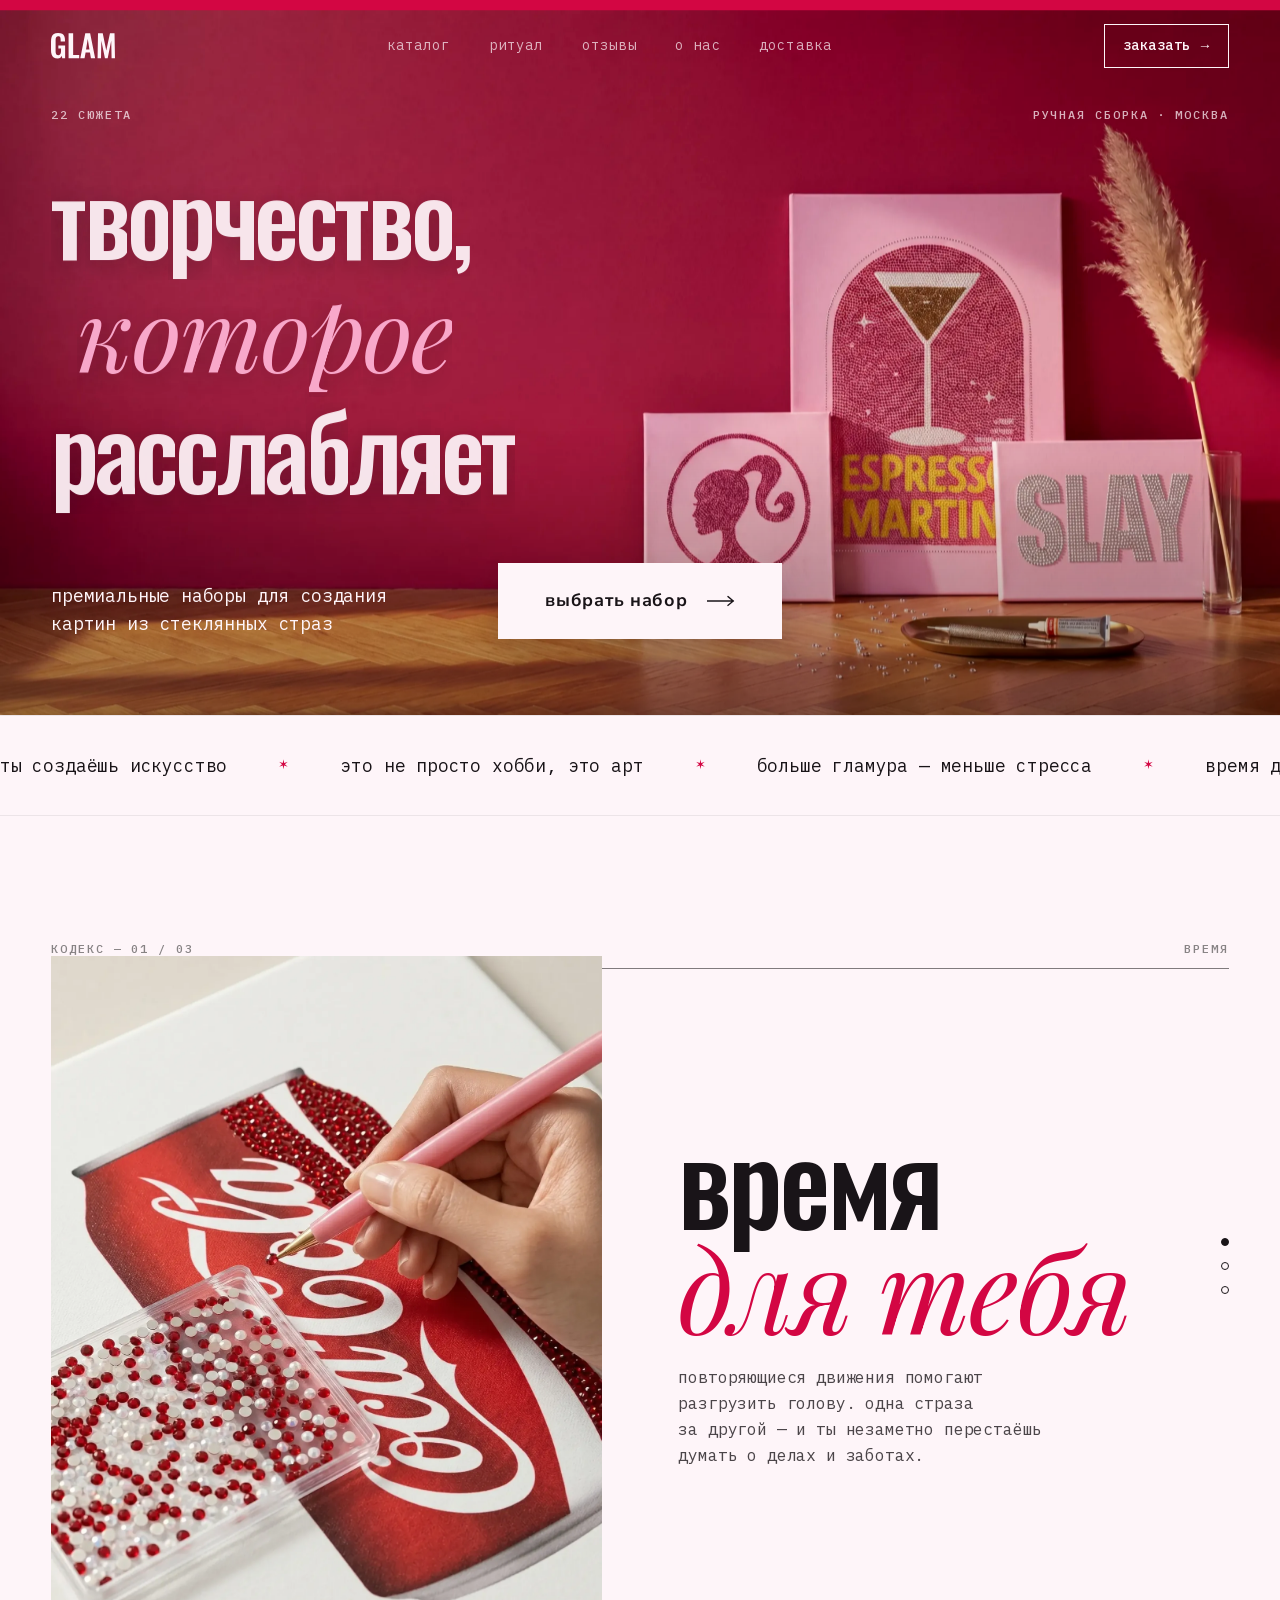
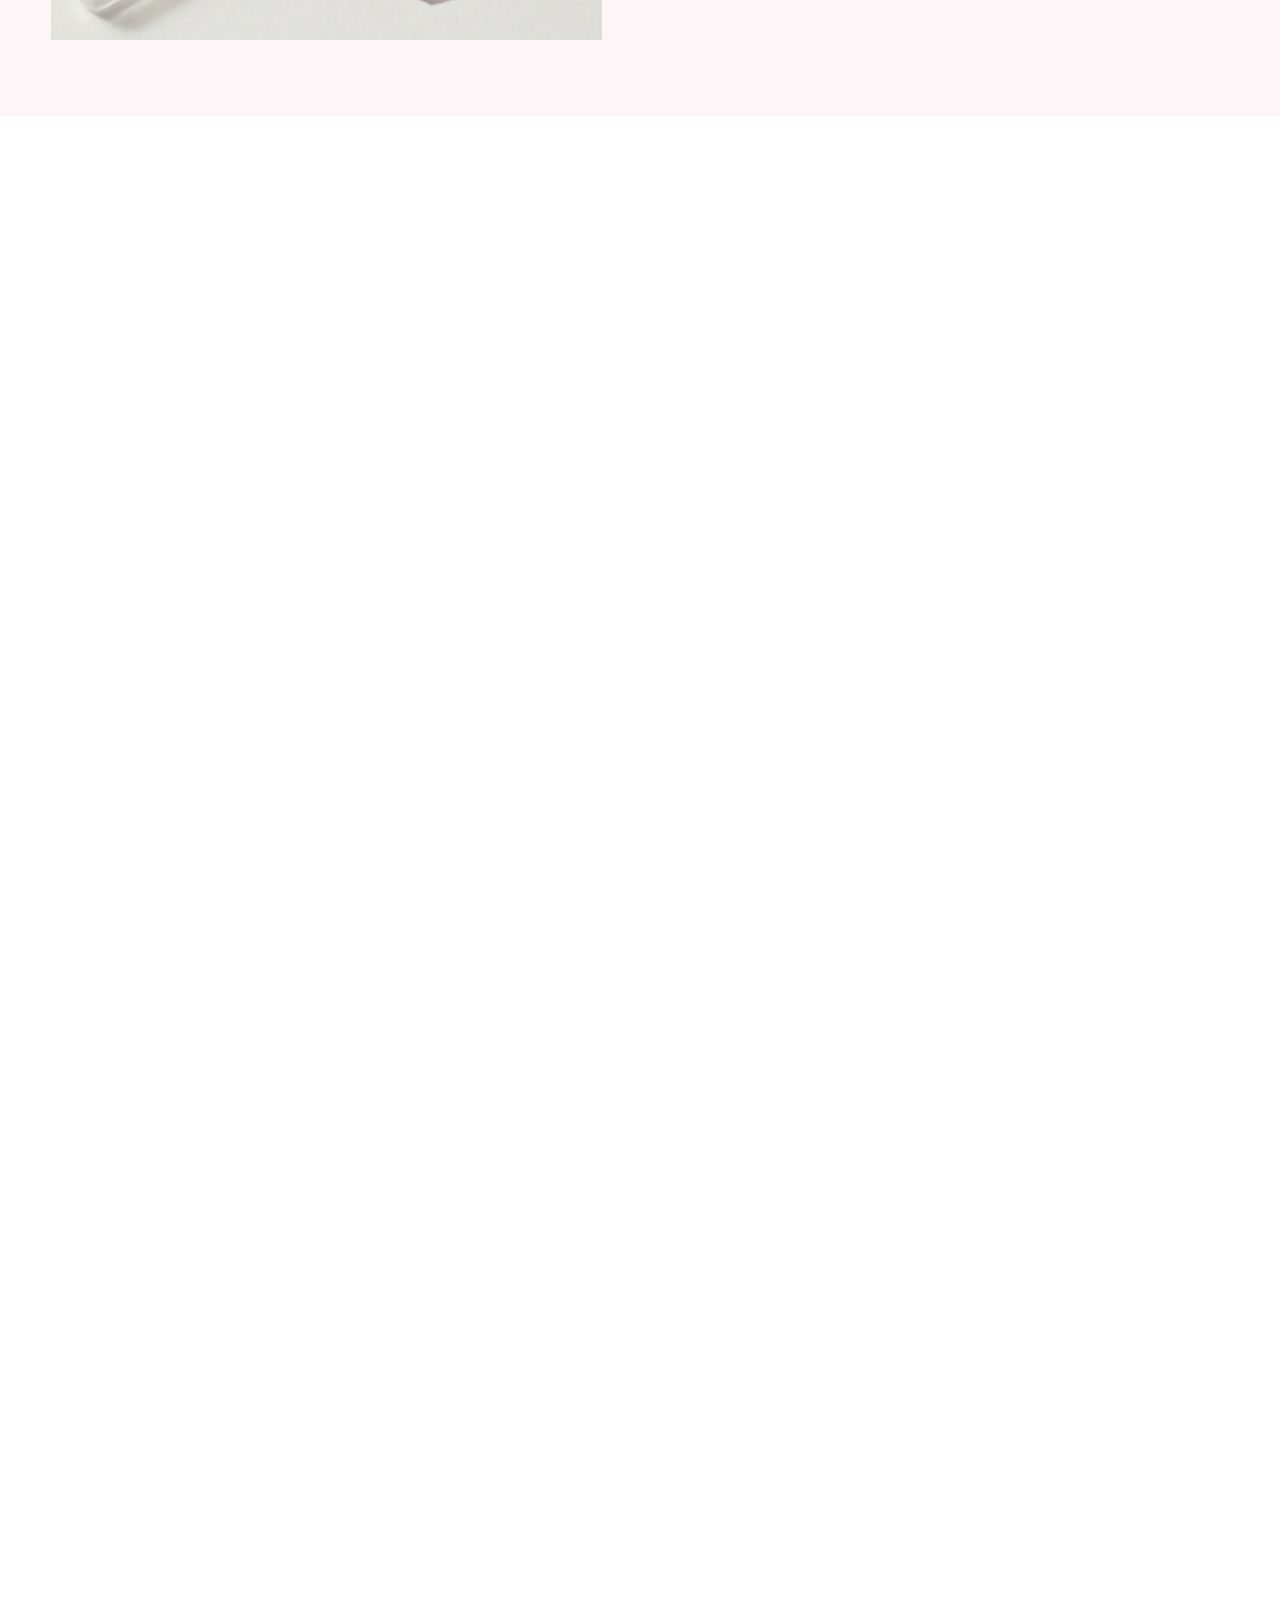
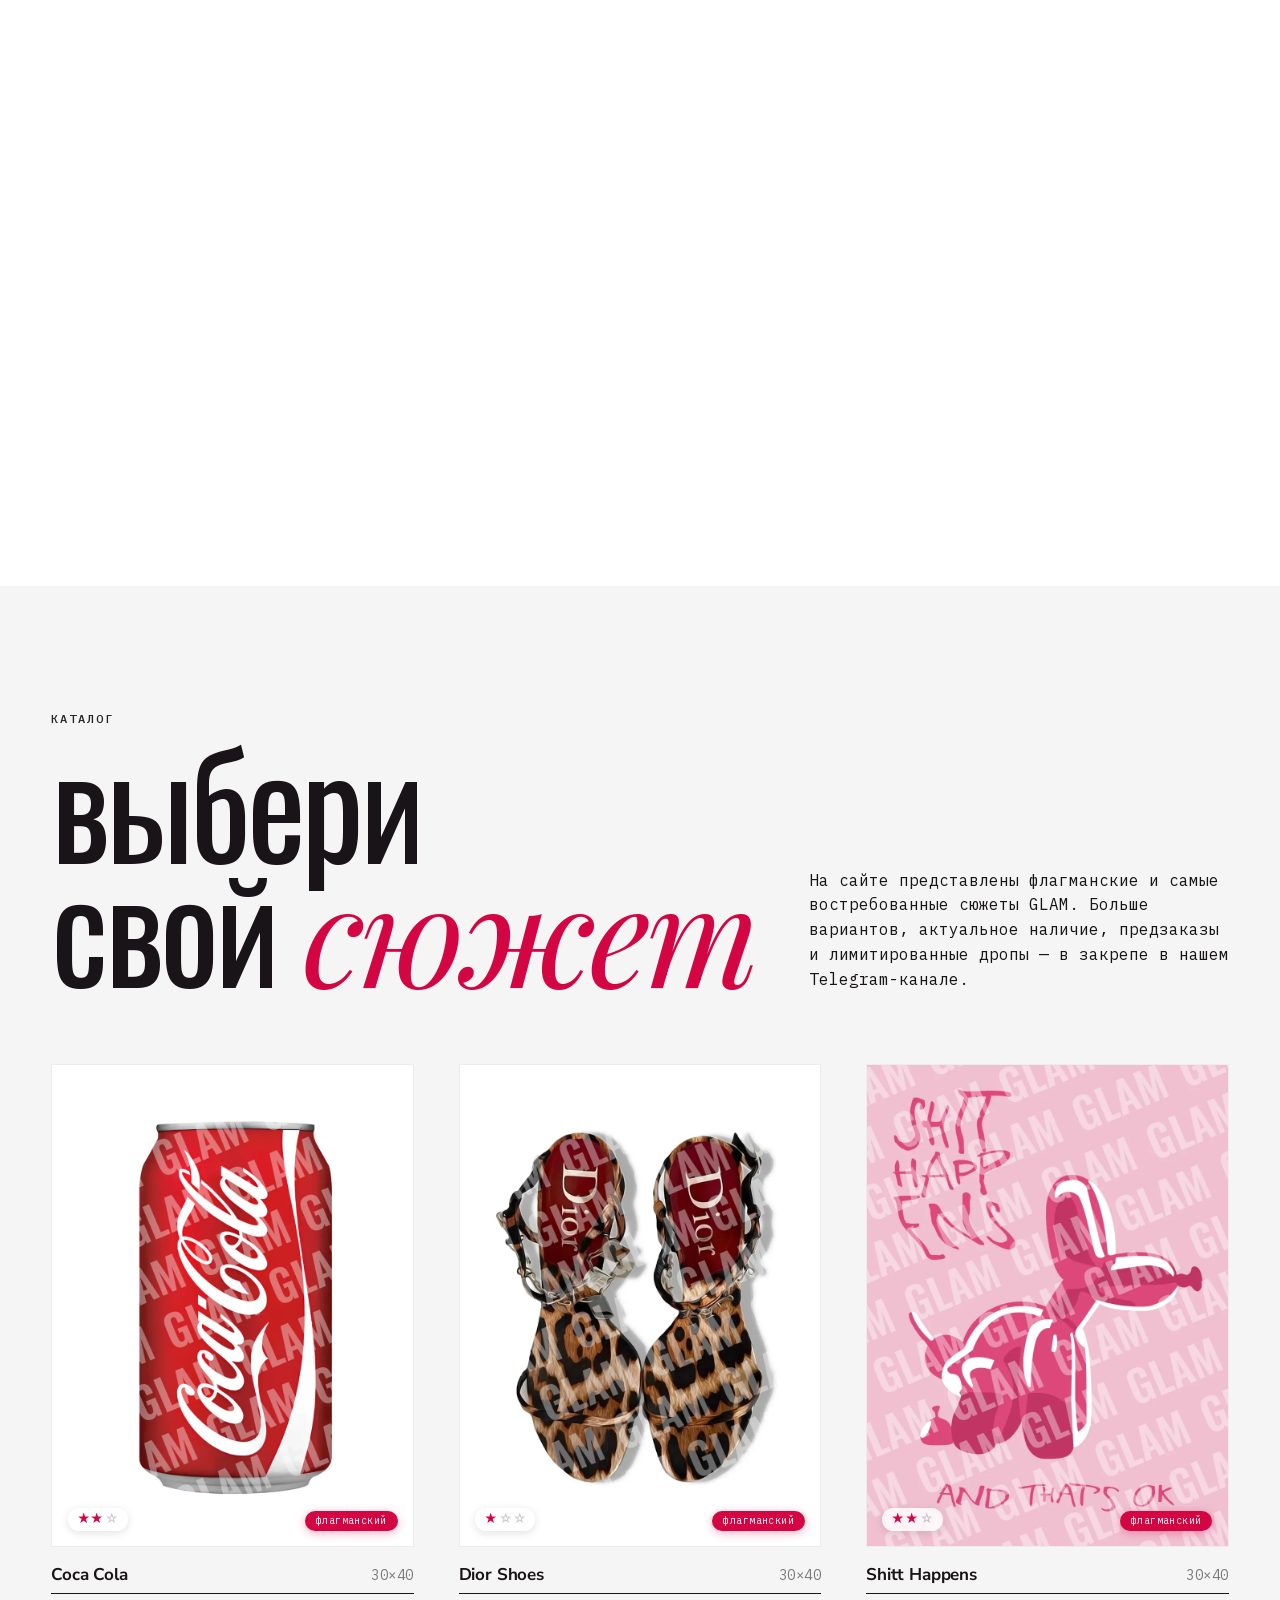
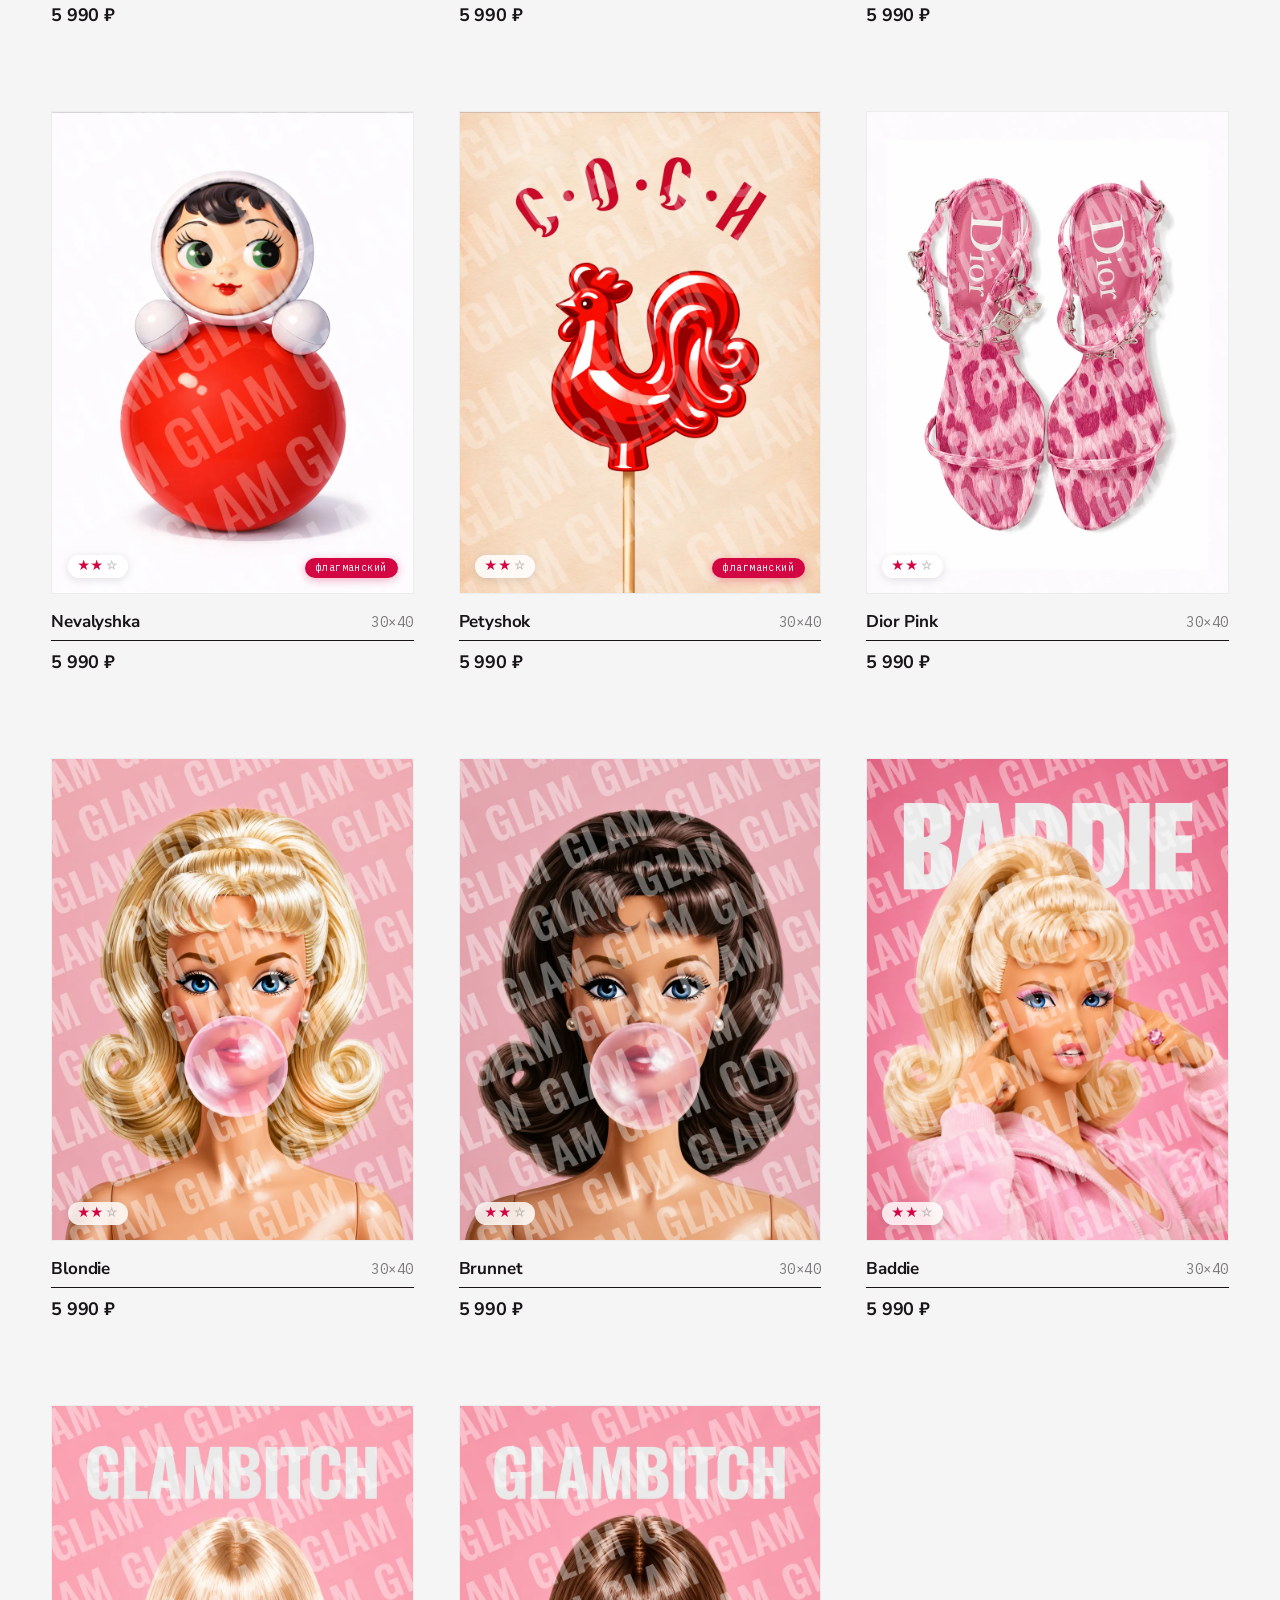
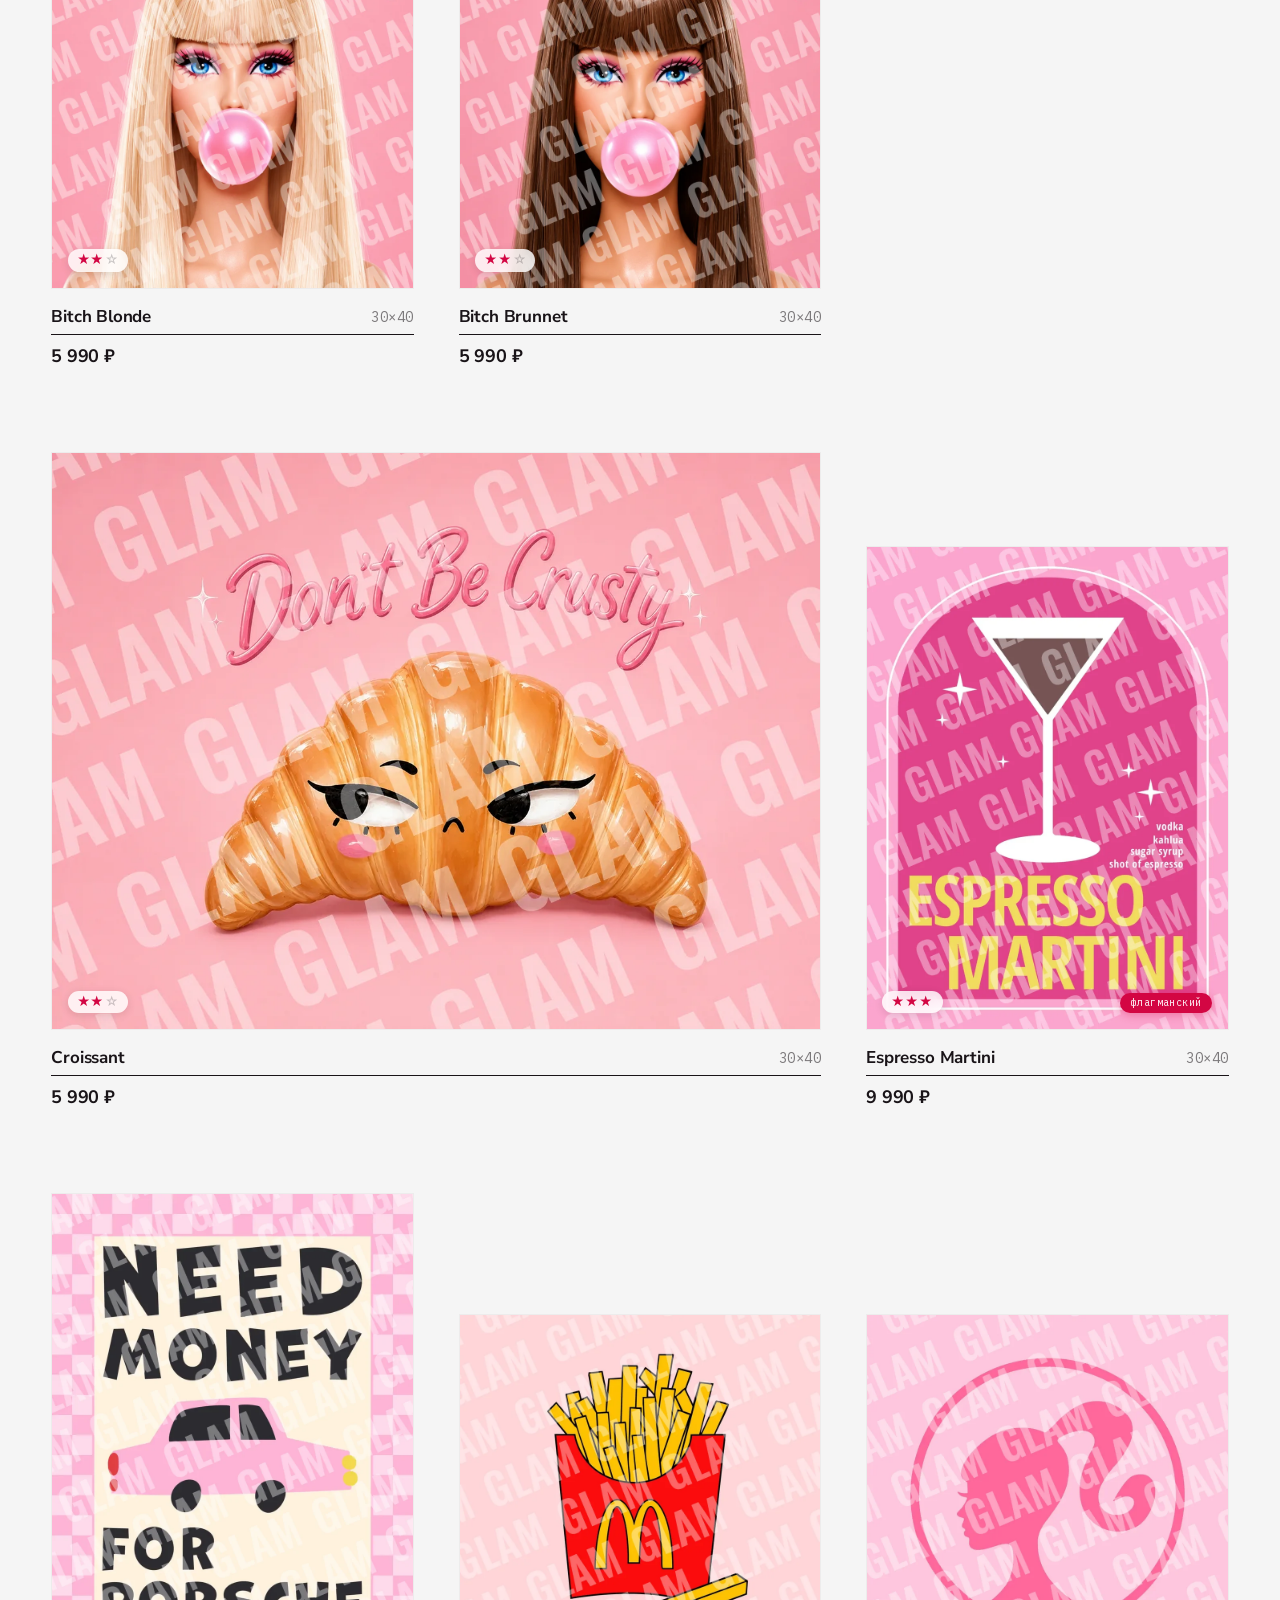
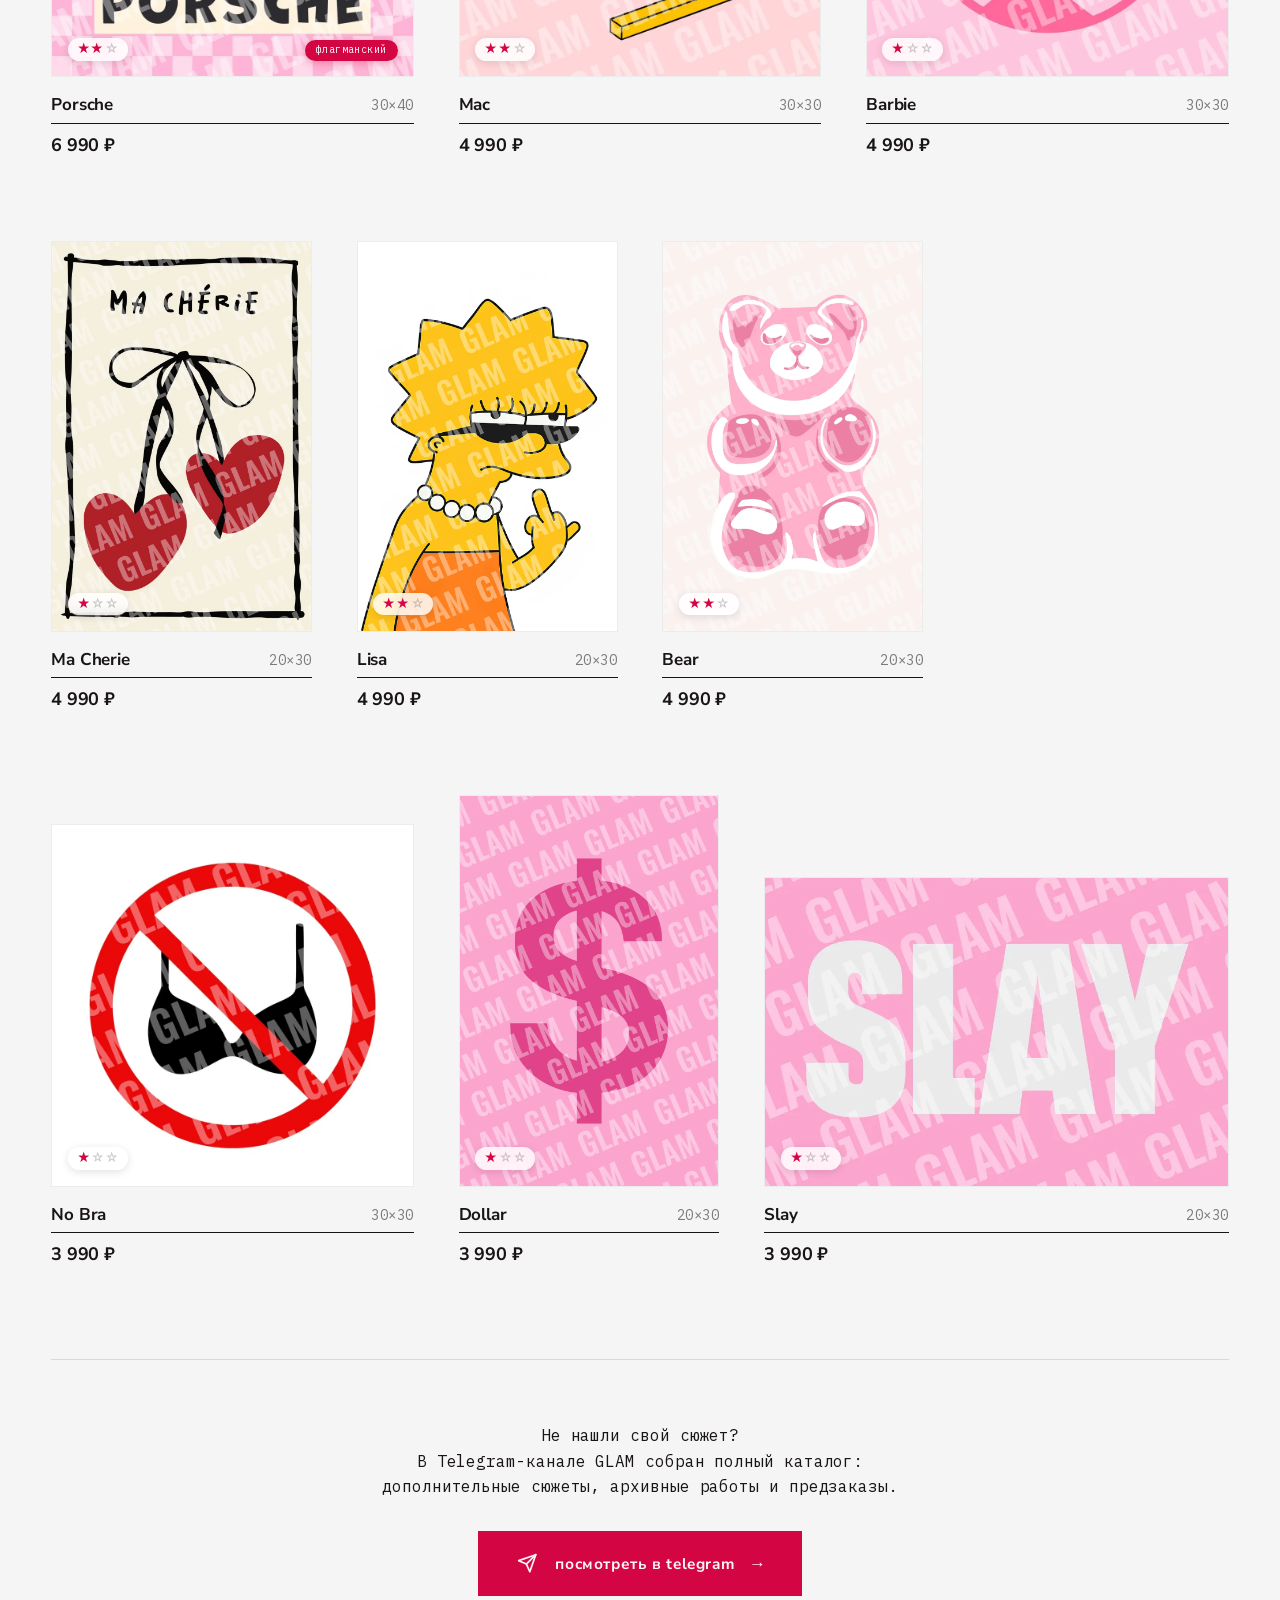
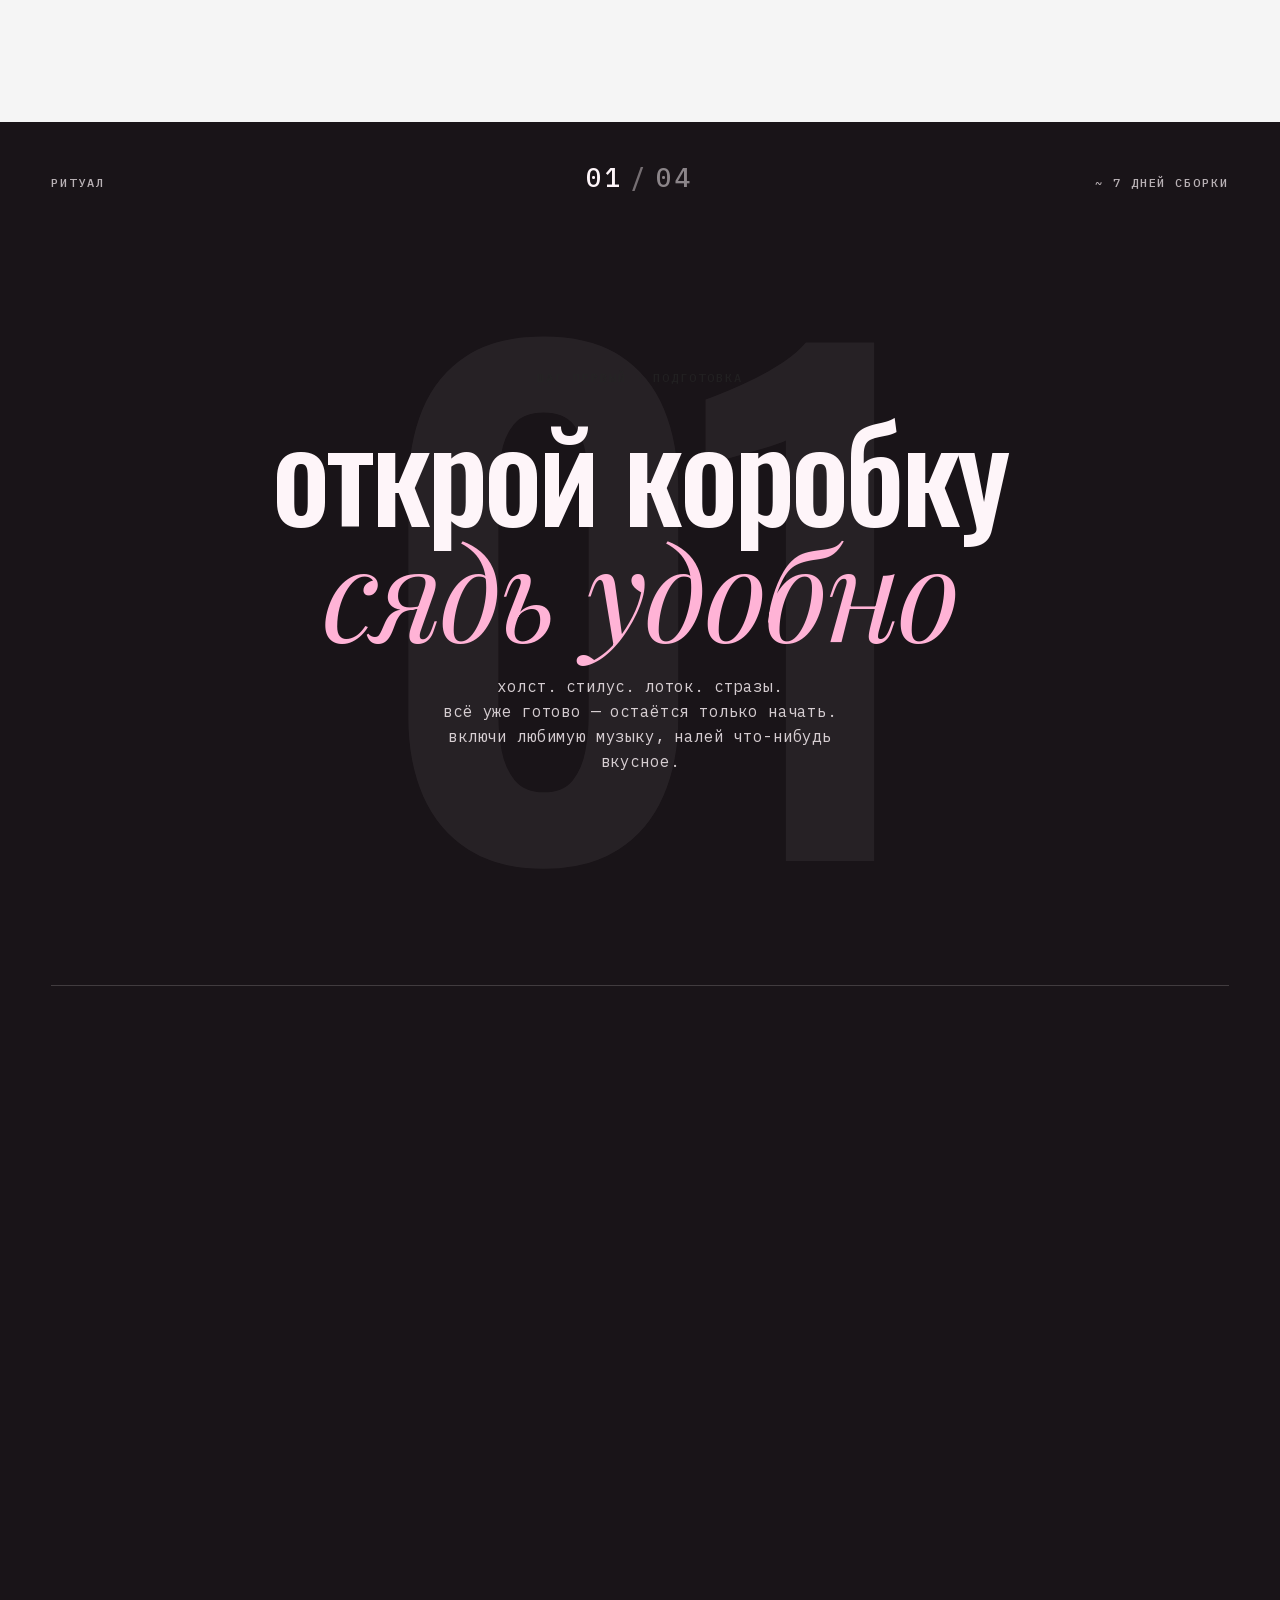
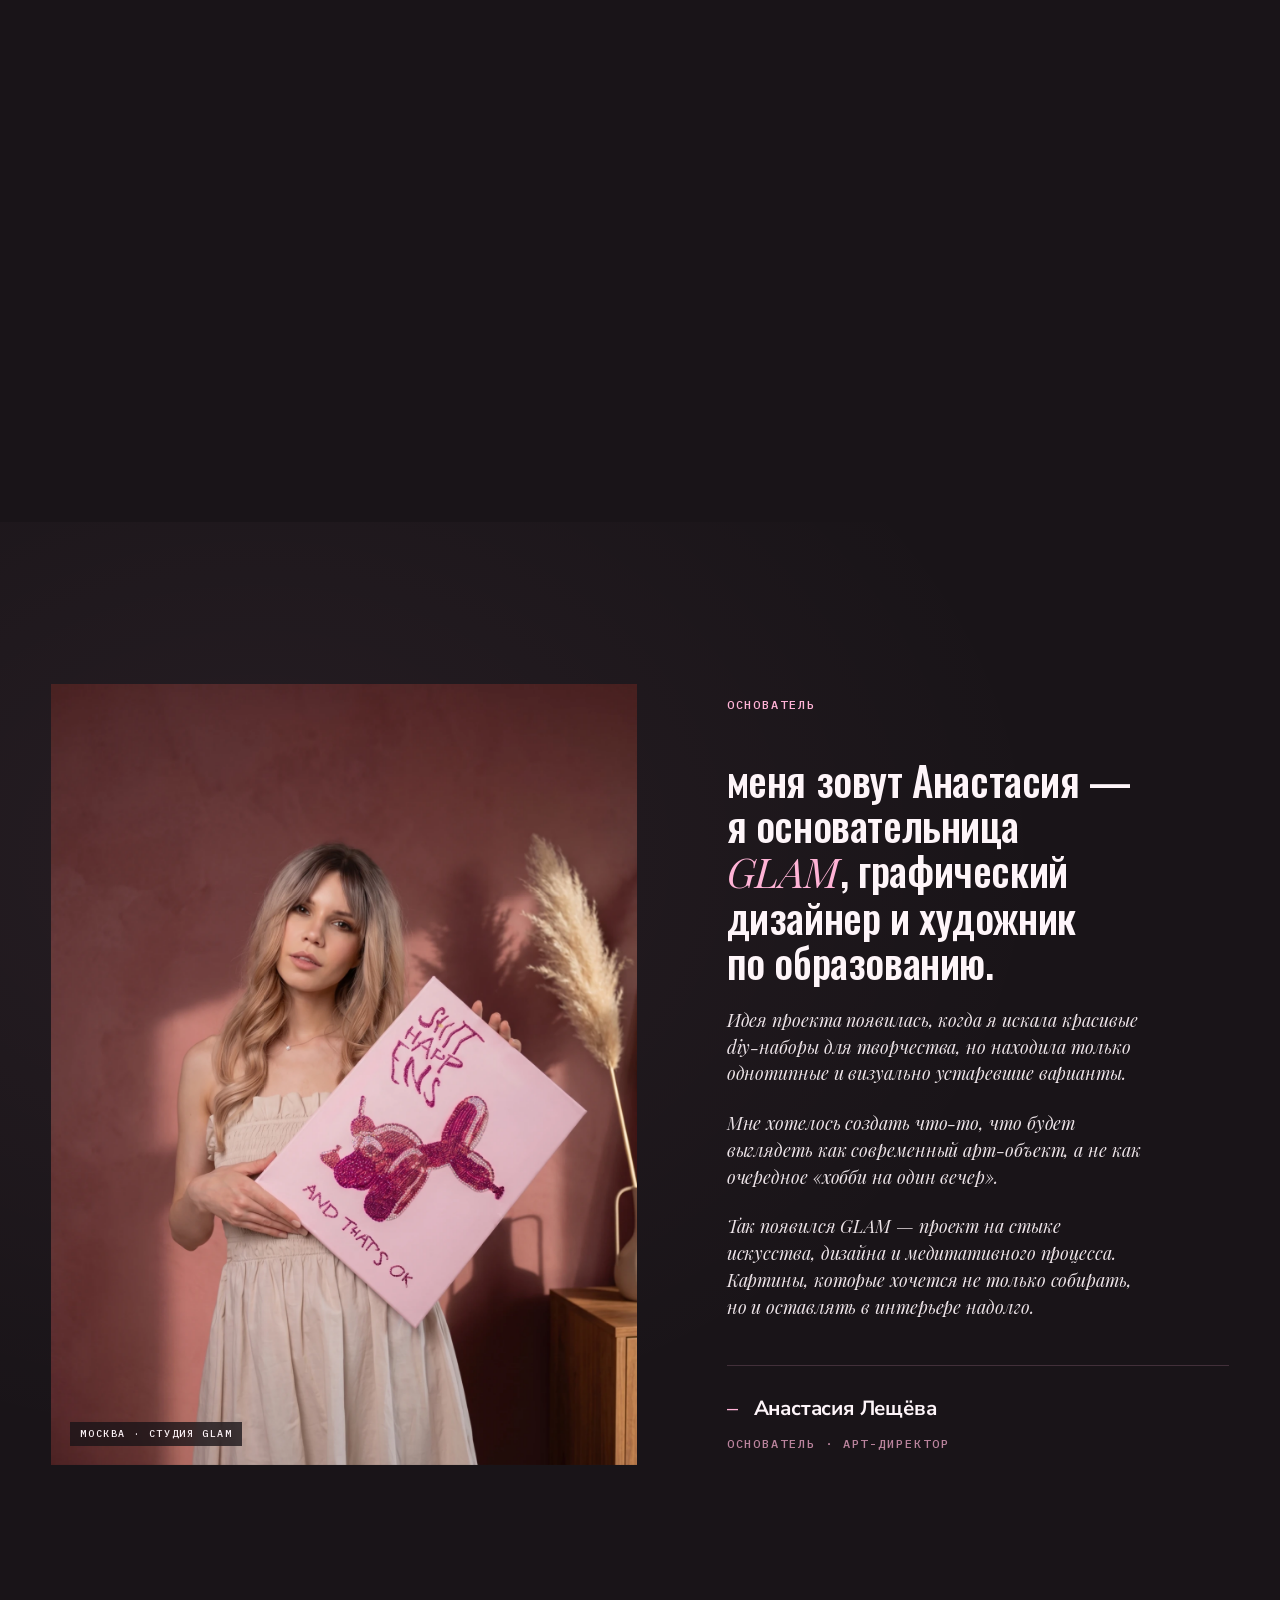
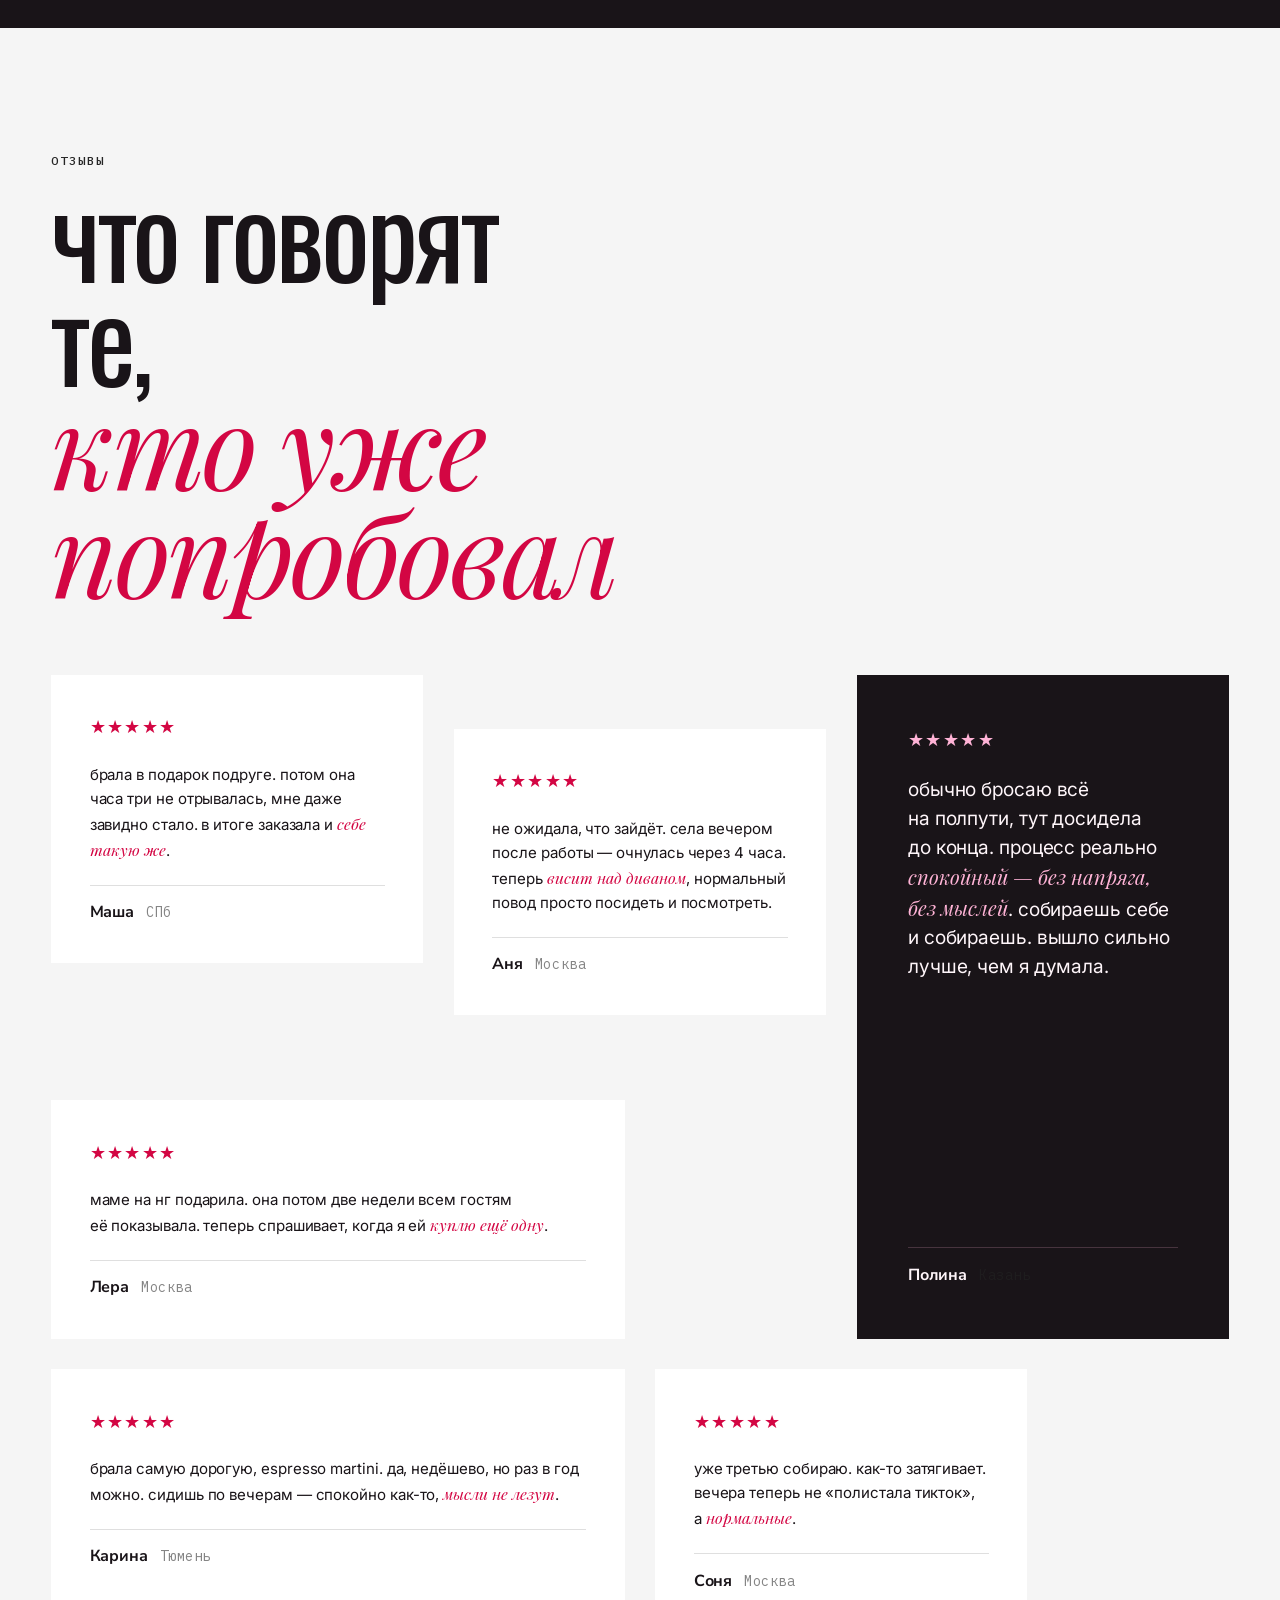
==== commit 9f4ed1a3: "Каталог: 7 новых сюжетов 30×40 и одна звезда маленьким картинам Dior Pink, Blondie, Brunnet, Baddie," ====
--- a/index.html
+++ b/index.html
@@ -216,9 +216,9 @@
       .nav { visibility: hidden; }
       html.is-ready .nav { visibility: visible; }
     </style>
-    <script type="module" crossorigin src="/assets/index-CA6v-Pa0.js"></script>
+    <script type="module" crossorigin src="/assets/index-CUYVA0Pe.js"></script>
     <link rel="modulepreload" crossorigin href="/assets/gsap-xgxdCp6f.js">
-    <link rel="stylesheet" crossorigin href="/assets/style-CRhIdlNN.css">
+    <link rel="stylesheet" crossorigin href="/assets/style-DqW7QZPv.css">
   </head>
   <body>
     <a class="skip-link" href="#top">перейти к&nbsp;контенту</a>
@@ -313,7 +313,7 @@
 
           <div class="hero__grid container">
             <div class="hero__meta">
-              <span class="t-eyebrow">15 сюжетов</span>
+              <span class="t-eyebrow">22 сюжета</span>
               <span class="t-eyebrow">ручная сборка · москва</span>
             </div>
 
@@ -1033,7 +1033,7 @@
             </h2>
 
             <p class="cta__lede t-mono" data-reveal="text">
-              15 сюжетов · от&nbsp;3 990 ₽ до&nbsp;9 990 ₽<br />
+              22 сюжета · от&nbsp;3 990 ₽ до&nbsp;9 990 ₽<br />
               собирается в&nbsp;Москве · сборка ~ 7&nbsp;дней
             </p>
 
--- a/assets/style-DqW7QZPv.css
+++ b/assets/style-DqW7QZPv.css
@@ -0,0 +1 @@
+:root{--glam-crimson: #D30643;--glam-crimson-deep: #CB0828;--glam-pink: #FFB3D6;--glam-pink-mid: #FFAED8;--glam-pink-light: #FED7EB;--glam-pink-pale: #FEF5F9;--glam-magenta: #E0448A;--glam-mauve: #C67D87;--glam-orange: #FF825A;--glam-black: #222222;--glam-near-black: #191418;--glam-dark: #252525;--glam-mid-gray: #C4C4C4;--glam-light-gray: #E1E1E1;--glam-off-white: #F5F5F5;--glam-white: #FFFFFF;--glam-mylar-base: #B8B8BA;--glam-mylar-shine: #E8E8EC;--glam-mylar-shadow: #6B6B6F;--glam-shadow-xs: 0 1px 2px rgba(0, 0, 0, .06);--glam-shadow-sm: 0 2px 8px rgba(0, 0, 0, .12);--glam-shadow-md: 0 4px 17px rgba(0, 0, 0, .25);--glam-shadow-card: 0 4px 4px rgba(0, 0, 0, .25);--glam-shadow-lg: 0 24px 48px rgba(34, 34, 34, .18);--color-bg-primary: var(--glam-white);--color-bg-brand: var(--glam-crimson);--color-bg-soft: var(--glam-pink-pale);--color-bg-muted: var(--glam-off-white);--color-bg-dark: var(--glam-near-black);--color-text-primary: var(--glam-black);--color-text-secondary: var(--glam-dark);--color-text-inverse: var(--glam-white);--color-text-brand: var(--glam-crimson);--color-text-accent: var(--glam-magenta);--color-text-pink: var(--glam-pink);--color-cta-bg: var(--glam-crimson);--color-cta-text: var(--glam-white);--color-cta-hover: var(--glam-crimson-deep);--color-link: var(--glam-crimson);--color-border: var(--glam-black);--color-border-subtle: var(--glam-light-gray);--color-divider: var(--glam-black);--color-price-bg: var(--glam-white);--color-price-text: var(--glam-black);--color-label-bg: var(--glam-pink);--color-label-text: var(--glam-black);--color-caption-bg: var(--glam-orange);--color-caption-text: var(--glam-white);--font-display: "Oswald", "Nunito Sans", sans-serif;--font-ui: "Nunito Sans", "Inter", sans-serif;--font-body: "Inter", "Nunito Sans", sans-serif;--font-mono: "IBM Plex Mono", "Consolas", "Courier New", monospace;--font-script: "Playfair Display", Georgia, serif;--text-xs: 12px;--text-sm: 14px;--text-base: 16px;--text-md: 18px;--text-lg: 24px;--text-xl: 32px;--text-2xl: 42px;--text-3xl: 60px;--text-4xl: 80px;--text-5xl: 100px;--text-fluid-h2: clamp(48px, 6vw + 1rem, 100px);--text-fluid-h1: clamp(72px, 12vw, 220px);--text-fluid-mega: clamp(96px, 18vw, 320px);--leading-tight: 1;--leading-snug: 1.1;--leading-normal: 1.4;--leading-loose: 1.6;--tracking-tightest: -.04em;--tracking-tighter: -.03em;--tracking-tight: -.01em;--tracking-normal: 0;--tracking-wide: .04em;--tracking-wider: .08em;--tracking-widest: .16em;--space-1: 4px;--space-2: 8px;--space-3: 12px;--space-4: 16px;--space-5: 24px;--space-6: 32px;--space-7: 48px;--space-8: 64px;--space-9: 80px;--space-10: 120px;--space-11: 160px;--space-12: 240px;--container-max: 1440px;--container-padding-x: clamp(20px, 4vw, 80px);--section-padding-y: clamp(80px, 12vh, 200px);--radius-none: 0px;--radius-sm: 4px;--radius-md: 8px;--radius-lg: 16px;--radius-pill: 999px;--border-thin: 1px;--border-mid: 2px;--border-thick: 4px;--ease-out: cubic-bezier(.16, 1, .3, 1);--ease-in-out: cubic-bezier(.45, 0, .55, 1);--ease-spring: cubic-bezier(.34, 1.56, .64, 1);--ease-magnetic: cubic-bezier(.22, 1, .36, 1);--duration-fast: .15s;--duration-base: .3s;--duration-slow: .6s;--duration-slower: 1.2s;--z-base: 1;--z-content: 10;--z-overlay: 50;--z-cursor: 900;--z-preloader: 1000}*,*:before,*:after{box-sizing:border-box}*{margin:0;padding:0}html{-webkit-text-size-adjust:100%;-webkit-font-smoothing:antialiased;-moz-osx-font-smoothing:grayscale;text-rendering:optimizeLegibility}html,body{height:100%}body{line-height:1.4}img,picture,video,canvas,svg{display:block;max-width:100%}input,button,textarea,select{font:inherit;color:inherit}button{background:none;border:none;cursor:pointer}a{color:inherit;text-decoration:none}ul,ol{list-style:none}p,h1,h2,h3,h4,h5,h6{overflow-wrap:break-word}#app,#root{isolation:isolate}@media(prefers-reduced-motion:reduce){*,*:before,*:after{animation-duration:.01ms!important;animation-iteration-count:1!important;transition-duration:.01ms!important;scroll-behavior:auto!important}[data-reveal]{opacity:1!important;transform:none!important;visibility:visible!important}}html{background:var(--color-bg-primary)}body{font-family:var(--font-body);font-size:var(--text-md);line-height:1.55;color:var(--color-text-primary);background:var(--color-bg-primary)}::-moz-selection{background:var(--glam-crimson);color:var(--glam-white)}::selection{background:var(--glam-crimson);color:var(--glam-white)}*:focus{outline:none}a:focus-visible,button:focus-visible,input:focus-visible,textarea:focus-visible,select:focus-visible,summary:focus-visible,[tabindex]:focus-visible{outline:2px solid var(--glam-crimson);outline-offset:4px;border-radius:2px}[data-theme=dark] a:focus-visible,[data-theme=dark] button:focus-visible,[data-theme=dark] summary:focus-visible,[data-theme=brand] a:focus-visible,[data-theme=brand] button:focus-visible,[data-theme=brand] input:focus-visible,.cta a:focus-visible,.cta button:focus-visible,.cta input:focus-visible,.footer a:focus-visible,.founder a:focus-visible,.pillar--02 *:focus-visible,.ritual__pin[data-active="01"] *:focus-visible,.ritual__pin[data-active="04"] *:focus-visible{outline-color:var(--glam-pink)}html{scroll-behavior:auto}.skip-link{position:absolute;left:-10000px;top:var(--space-3);background:var(--glam-near-black);color:var(--glam-pink-pale);padding:12px 18px;font-family:var(--font-mono);font-size:14px;letter-spacing:var(--tracking-wide);z-index:10001}.skip-link:focus-visible{left:var(--space-3);outline:none}.sr-only{position:absolute;width:1px;height:1px;padding:0;margin:-1px;overflow:hidden;clip:rect(0,0,0,0);white-space:nowrap;border:0}@media(hover:hover)and (pointer:fine){html,body,a,button,[data-cursor]{cursor:none}}.container{width:100%;max-width:var(--container-max);margin-inline:auto;padding-inline:var(--container-padding-x)}.section{padding-block:var(--section-padding-y)}.section--dark{background:var(--color-bg-dark);color:var(--color-text-inverse)}.section--brand{background:var(--color-bg-brand);color:var(--color-text-inverse)}.section--soft{background:var(--color-bg-soft)}.section--muted{background:var(--color-bg-muted)}.divider{border:none;border-top:var(--border-thick) solid var(--color-divider);width:100%}.t-mega{font-family:var(--font-display);font-weight:500;font-size:var(--text-fluid-mega);line-height:var(--leading-tight);letter-spacing:var(--tracking-tighter);text-transform:uppercase;color:var(--color-text-primary)}.t-h1{font-family:var(--font-display);font-weight:500;font-size:var(--text-fluid-h1);line-height:var(--leading-tight);letter-spacing:var(--tracking-tight);text-transform:uppercase;color:var(--color-text-primary)}.t-h2{font-family:var(--font-display);font-weight:500;font-size:var(--text-fluid-h2);line-height:var(--leading-snug);text-transform:uppercase;color:var(--color-text-primary)}.t-h3{font-family:var(--font-ui);font-weight:700;font-size:var(--text-2xl);line-height:var(--leading-snug);color:var(--color-text-primary)}.t-h4{font-family:var(--font-ui);font-weight:700;font-size:var(--text-xl);line-height:1.2;color:var(--color-text-primary)}.t-body-lg{font-family:var(--font-body);font-weight:400;font-size:var(--text-lg);line-height:1.5;color:var(--color-text-primary)}.t-body{font-family:var(--font-body);font-weight:400;font-size:var(--text-md);line-height:1.55;color:var(--color-text-primary)}.t-body-sm{font-family:var(--font-body);font-weight:400;font-size:var(--text-sm);line-height:1.5;color:var(--color-text-secondary)}.t-caption{font-family:var(--font-body);font-weight:500;font-size:var(--text-xs);line-height:1.4;letter-spacing:var(--tracking-wider);text-transform:uppercase;color:var(--color-text-secondary)}.t-mono-xl{font-family:var(--font-mono);font-weight:400;font-size:var(--text-xl);line-height:var(--leading-snug);letter-spacing:var(--tracking-tight);color:var(--color-text-primary)}.t-mono{font-family:var(--font-mono);font-weight:400;font-size:var(--text-md);line-height:1.5;letter-spacing:var(--tracking-tight);color:var(--color-text-primary)}.t-mono-sm{font-family:var(--font-mono);font-weight:400;font-size:var(--text-sm);line-height:1.5;letter-spacing:var(--tracking-normal);color:var(--color-text-primary)}.t-eyebrow{font-family:var(--font-mono);font-weight:500;font-size:var(--text-xs);line-height:1.2;letter-spacing:var(--tracking-widest);text-transform:uppercase;color:var(--color-text-secondary)}.t-script{font-family:var(--font-script);font-style:italic;font-weight:400;font-size:var(--text-3xl);line-height:1.2;color:var(--color-text-brand)}.t-price{font-family:var(--font-ui);font-weight:700;font-size:var(--text-3xl);line-height:1;color:var(--color-text-primary)}.t-on-dark{color:var(--color-text-inverse)}.t-on-brand{color:var(--color-text-pink)}.t-brand{color:var(--color-text-brand)}.t-balance{text-wrap:balance}.t-pretty{text-wrap:pretty}.preloader{position:fixed;inset:0;z-index:var(--z-preloader);pointer-events:none}.preloader__curtain{position:absolute;inset:0;background:var(--glam-crimson);transform-origin:top center;will-change:transform}.preloader__inner{position:absolute;inset:0;display:flex;flex-direction:column;align-items:center;justify-content:center;gap:var(--space-5);color:var(--glam-pink)}.preloader__wordmark{display:flex;gap:.04em;overflow:hidden;line-height:.9}.preloader__word{display:inline-block;font-family:var(--font-display);font-weight:500;font-size:clamp(96px,16vw,240px);letter-spacing:-.02em;text-transform:uppercase;will-change:transform}.preloader__counter{letter-spacing:var(--tracking-widest)}.preloader__counter .t-eyebrow{color:var(--glam-pink)}html.is-ready .preloader{display:none}.nav{position:fixed;top:0;left:0;right:0;z-index:var(--z-overlay);padding-block:var(--space-5);transition:transform .6s var(--ease-out),background .4s var(--ease-out),color .4s var(--ease-out),padding .4s var(--ease-out);color:var(--glam-pink-pale);mix-blend-mode:normal}.nav__inner{display:grid;grid-template-columns:auto 1fr auto;gap:var(--space-6);align-items:center}.nav__brand{display:inline-flex;align-items:center;color:inherit}.nav__logo{width:64px;height:auto;color:currentColor}.nav__menu{justify-self:center;display:flex;gap:clamp(20px,3vw,48px);font-family:var(--font-mono);font-weight:400;font-size:var(--text-sm);letter-spacing:var(--tracking-wider);text-transform:lowercase}.nav__menu a{position:relative;padding-block:4px;transition:opacity .25s var(--ease-out);opacity:.7}.nav__menu a:after{content:"";position:absolute;left:0;bottom:0;width:100%;height:1px;background:currentColor;transform:scaleX(0);transform-origin:right center;transition:transform .45s var(--ease-out)}.nav__menu a:hover{opacity:1}.nav__menu a:hover:after{transform:scaleX(1);transform-origin:left center}.nav__cta{display:inline-flex;align-items:center;gap:.7em;padding:10px 18px;border:1px solid currentColor;font-family:var(--font-mono);font-size:var(--text-sm);font-weight:500;letter-spacing:var(--tracking-wide);text-transform:lowercase;transition:background .3s var(--ease-out),color .3s var(--ease-out)}.nav__cta:hover{background:var(--glam-crimson);color:var(--glam-pink-pale);border-color:var(--glam-crimson)}.nav__burger{display:none;width:40px;height:40px;position:relative;background:transparent;border:none;cursor:pointer;padding:0;margin-left:auto;color:inherit}.nav__burger span{display:block;width:22px;height:1.5px;background:currentColor;margin:5px auto;transition:transform .35s var(--ease-out),opacity .25s var(--ease-out);transform-origin:center center}.nav__burger--open span:nth-child(1){transform:translateY(7px) rotate(45deg)}.nav__burger--open span:nth-child(2){opacity:0}.nav__burger--open span:nth-child(3){transform:translateY(-6px) rotate(-45deg)}@media(max-width:720px){.nav__inner{grid-template-columns:auto 1fr auto;gap:var(--space-3)}.nav__menu,.nav__cta{display:none}.nav__burger{display:block;justify-self:end}.nav__logo{width:48px}}.mobile-menu{position:fixed;inset:0;z-index:999;background:var(--glam-crimson);color:var(--glam-pink-pale);opacity:0;visibility:hidden;pointer-events:none;overflow-y:auto}.mobile-menu[aria-hidden=false]{visibility:visible;pointer-events:auto}html.is-menu-open{overflow:hidden}.mobile-menu__inner{min-height:100%;padding:clamp(80px,14vh,140px) clamp(28px,6vw,64px) clamp(32px,6vh,64px);display:flex;flex-direction:column;justify-content:space-between;gap:var(--space-7)}.mobile-menu__nav{display:flex;flex-direction:column;gap:clamp(4px,1vh,10px)}.mobile-menu__nav a{display:flex;align-items:baseline;justify-content:space-between;gap:var(--space-4);padding-block:clamp(14px,2vh,22px);font-family:var(--font-display);font-weight:400;font-size:clamp(40px,11vw,80px);line-height:1;letter-spacing:var(--tracking-tighter);color:var(--glam-pink-pale);border-bottom:1px solid rgba(255,179,214,.18);transition:color .3s var(--ease-out),padding .3s var(--ease-out)}.mobile-menu__nav a span{font-family:var(--font-mono);font-size:14px;letter-spacing:var(--tracking-wide);opacity:.7}.mobile-menu__nav a:hover,.mobile-menu__nav a:focus-visible{color:var(--glam-pink);padding-left:8px}.mobile-menu__foot{display:flex;flex-direction:column;gap:var(--space-5);padding-top:var(--space-6);border-top:1px solid rgba(255,179,214,.16)}.mobile-menu__cta{display:inline-flex;align-items:center;gap:var(--space-3);align-self:flex-start;padding:16px 28px;background:var(--glam-pink-pale);color:var(--glam-near-black);font-family:var(--font-ui);font-weight:700;font-size:16px;letter-spacing:var(--tracking-wide);text-transform:lowercase}.mobile-menu__sub{color:var(--glam-pink);opacity:.75;letter-spacing:var(--tracking-tight);line-height:1.5}.nav--floating{padding-block:var(--space-3);background:#191418b8;backdrop-filter:blur(12px) saturate(120%);-webkit-backdrop-filter:blur(12px) saturate(120%)}.nav--hidden{transform:translateY(-110%)}.nav[data-theme=light]{color:var(--glam-near-black)}.nav[data-theme=light].nav--floating{background:#ffffffdb}.nav[data-theme=brand]{color:var(--glam-pink-pale)}.nav[data-theme=brand].nav--floating{background:#d30643eb}.cursor{position:fixed;top:0;left:0;width:0;height:0;z-index:var(--z-cursor);pointer-events:none;opacity:0;transition:opacity .2s ease;will-change:transform;mix-blend-mode:difference}.cursor--visible{opacity:1}.cursor__ring{position:absolute;top:-14px;left:-14px;width:28px;height:28px;border:1px solid var(--glam-white);border-radius:50%;transition:transform .35s var(--ease-out),opacity .25s var(--ease-out)}.cursor__dot{position:absolute;top:-2px;left:-2px;width:4px;height:4px;background:var(--glam-white);border-radius:50%}.cursor__label{position:absolute;top:18px;left:18px;font-family:var(--font-mono);font-size:11px;letter-spacing:.08em;text-transform:lowercase;color:var(--glam-white);white-space:nowrap;opacity:0;transform:translateY(-4px);transition:opacity .25s var(--ease-out),transform .4s var(--ease-out)}.cursor[data-state=hover] .cursor__ring{transform:scale(2.4)}.cursor[data-state=hover] .cursor__label{opacity:1;transform:translateY(0)}.cursor[data-state=text] .cursor__ring{transform:scale(.5);opacity:.7}@media(hover:none),(pointer:coarse){.cursor{display:none}html,body,a,button{cursor:auto}}.hero{position:relative;min-height:100vh;min-height:100dvh;background:var(--glam-crimson);color:var(--glam-pink-pale);overflow:hidden;isolation:isolate}.hero__media{position:absolute;inset:0;z-index:0}.hero__bg{width:100%;height:100%;-o-object-fit:cover;object-fit:cover;-o-object-position:center center;object-position:center center;filter:saturate(1.05) contrast(1.02);transform:scale(1.04);transform-origin:center center;will-change:transform}.hero__vignette{position:absolute;inset:0;background:linear-gradient(to bottom,#0000 60%,#00000059);z-index:1;pointer-events:none}.hero__grid{position:relative;z-index:2;min-height:100vh;min-height:100dvh;display:grid;grid-template-rows:auto 1fr auto;padding-block:clamp(96px,12vh,160px);gap:clamp(40px,5vh,80px)}.hero__meta{display:flex;align-items:flex-start;justify-content:space-between;gap:var(--space-5);color:var(--glam-pink-pale);opacity:.85}.hero__meta .t-eyebrow{color:inherit}.hero__title{align-self:end;font-family:var(--font-display);font-weight:500;font-size:clamp(72px,13vw,220px);line-height:.88;letter-spacing:-.045em;text-transform:none;color:var(--glam-pink-pale);text-shadow:0 4px 24px rgba(25,20,24,.28)}.hero__title-line{display:block;position:relative}.hero__char-wrap{display:inline-block;overflow:hidden;vertical-align:top;line-height:1;padding-bottom:.14em}.hero__char-wrap>.char{display:inline-block;will-change:transform}.hero--reveal .hero__char-wrap>.char{animation:hero-char-reveal 1.05s cubic-bezier(.16,1,.3,1) backwards;animation-delay:var(--char-delay, 0s)}@keyframes hero-char-reveal{0%{transform:translateY(105%)}to{transform:translateY(0)}}@media(prefers-reduced-motion:reduce){.hero--reveal .hero__char-wrap>.char{animation:none}}.hero__title-line[data-line="02"]{padding-left:3vw;color:var(--glam-pink);font-style:italic;font-family:var(--font-script);font-weight:400;letter-spacing:-.02em}.hero__title-line[data-line="03"]{padding-left:5vw}.hero__foot{display:grid;grid-template-columns:1fr auto 1fr;align-items:end;gap:var(--space-7)}.hero__foot .hero__sub{grid-column:1}.hero__foot .hero__cta{grid-column:2;justify-self:center}.hero__sub{max-width:38ch;color:var(--glam-pink-pale);opacity:.85;font-size:var(--text-md);line-height:1.6}.hero__cta{display:inline-flex;align-items:center;gap:clamp(14px,1.5vw,24px);font-family:var(--font-ui);font-weight:700;font-size:clamp(16px,1.4vw,22px);letter-spacing:var(--tracking-wide);text-transform:lowercase;background:var(--glam-pink-pale);color:var(--glam-near-black);padding:clamp(22px,2.6vh,30px) clamp(36px,3.6vw,56px);border:1px solid var(--glam-pink-pale);box-shadow:0 12px 32px #1914182e;transition:background .4s var(--ease-out),color .4s var(--ease-out),transform .4s var(--ease-out),box-shadow .4s var(--ease-out)}.hero__cta:hover{background:var(--glam-near-black);color:var(--glam-pink-pale);border-color:var(--glam-near-black);transform:translateY(-2px);box-shadow:0 18px 40px #19141847}.hero__cta-arrow{display:inline-flex;width:28px;height:12px;transition:transform .45s var(--ease-out)}.hero__cta-arrow svg{width:100%;height:100%}.hero__cta:hover .hero__cta-arrow{transform:translate(8px)}@media(min-width:1025px){.hero{min-height:0;aspect-ratio:3000 / 1675}.hero__grid{min-height:0;height:100%}.hero__title{align-self:center;font-size:clamp(64px,8vw,120px);line-height:.9;max-width:46%}.hero__title-line{white-space:nowrap}.hero__title-line[data-line="02"]{padding-left:2vw}.hero__title-line[data-line="03"]{padding-left:0}}@media(max-width:720px){.hero__grid{padding-block:clamp(120px,16vh,180px) clamp(64px,10vh,100px);gap:clamp(28px,4vh,56px)}.hero__title{font-size:clamp(48px,13vw,84px);line-height:.94;letter-spacing:-.035em;max-width:min(80vw,440px)}.hero__title-line[data-line="02"]{padding-left:4vw}.hero__title-line[data-line="03"]{padding-left:0}.hero__meta{flex-direction:column;align-items:flex-start;gap:var(--space-2)}.hero__meta .t-eyebrow{font-size:10px}.hero__sub{font-size:var(--text-sm)}.hero__foot{grid-template-columns:1fr;gap:var(--space-5)}.hero__foot .hero__sub{grid-column:1;justify-self:center;text-align:center}.hero__foot .hero__cta{grid-column:1;justify-self:center;font-size:14px;padding:14px 22px}.hero__cue{display:none}}.ticker{position:relative;background:var(--color-bg-soft);color:var(--glam-near-black);padding-block:clamp(24px,4vh,40px);overflow:hidden;border-block:1px solid rgba(34,34,34,.08)}.ticker__track{display:flex;width:-moz-max-content;width:max-content;gap:clamp(32px,4vw,64px);animation:ticker-scroll 38s linear infinite;will-change:transform;transform:translateZ(0);backface-visibility:hidden}.ticker__group{display:flex;align-items:center;gap:clamp(32px,4vw,64px);font-family:var(--font-mono);font-size:clamp(14px,1.4vw,22px);letter-spacing:var(--tracking-tight);white-space:nowrap;color:var(--glam-near-black)}.ticker__dot{color:var(--glam-crimson);font-size:.7em;transform:translateY(-1px)}@keyframes ticker-scroll{0%{transform:translateZ(0)}to{transform:translate3d(-50%,0,0)}}@media(prefers-reduced-motion:reduce){.ticker__track{animation:none}}.pillars{position:relative;height:330vh}.pillars__pin{position:sticky;top:0;height:100vh;width:100%;overflow:hidden;background:var(--color-bg-soft);transition:background .6s var(--ease-out)}.pillar{position:absolute;inset:0;display:flex;align-items:center;justify-content:center;opacity:0;pointer-events:none;will-change:opacity,transform}.pillar.is-active{opacity:1;pointer-events:auto}.pillar__grid{position:relative;width:100%;height:100%;display:grid;grid-template-columns:1fr 1fr;grid-template-rows:auto 1fr;-moz-column-gap:clamp(40px,6vw,96px);column-gap:clamp(40px,6vw,96px);row-gap:clamp(20px,4vh,60px);padding-block:clamp(96px,14vh,160px);align-items:center}.pillar__head{grid-column:1 / -1;grid-row:1;display:flex;justify-content:space-between;align-items:baseline;border-bottom:1px solid currentColor;padding-bottom:var(--space-3);opacity:.55}.pillar__counter{letter-spacing:var(--tracking-widest)}.pillar__visual{grid-column:1;grid-row:2;align-self:center;position:relative;aspect-ratio:3 / 4;width:100%;max-height:76vh;overflow:hidden;background:linear-gradient(135deg,var(--glam-pink-light) 0%,var(--glam-pink) 100%)}.pillar__img{width:100%;height:100%;-o-object-fit:cover;object-fit:cover;display:block;transition:transform 1.2s var(--ease-out)}.pillar__content{grid-column:2;grid-row:2;display:flex;flex-direction:column;justify-content:center;gap:clamp(20px,3vh,36px);padding-block:var(--space-7)}.pillar__title{font-family:var(--font-display);font-weight:500;font-size:clamp(56px,9vw,140px);line-height:.9;letter-spacing:var(--tracking-tighter);text-transform:none;color:currentColor}.pillar__title em{font-family:var(--font-script);font-style:italic;font-weight:400;font-size:1em;letter-spacing:-.02em}.pillar__mono{font-family:var(--font-mono);font-size:clamp(15px,1.3vw,19px);line-height:1.55;letter-spacing:-.01em;max-width:38ch;opacity:.78}.pillar--01,.pillar--02,.pillar--03{color:var(--glam-near-black)}.pillar--01 .pillar__title em,.pillar--02 .pillar__title em,.pillar--03 .pillar__title em{color:var(--glam-crimson)}.pillars__pin[data-active="01"]{background:var(--glam-pink-pale)}.pillars__pin[data-active="02"]{background:var(--glam-pink-light)}.pillars__pin[data-active="03"]{background:var(--glam-off-white)}.pillars__indicator{position:absolute;right:var(--container-padding-x);top:50%;transform:translateY(-50%);display:flex;flex-direction:column;gap:var(--space-4);z-index:4}.pillars__step{display:block;width:8px;height:8px;border:1px solid currentColor;border-radius:50%;background:transparent;transition:background .4s var(--ease-out);color:var(--glam-near-black)}.pillars__step.is-active{background:currentColor}.pillars__step:after{content:""}@media(max-width:720px){.pillars{height:auto}.pillars__pin{position:relative;height:auto;background:var(--color-bg-soft)}.pillar{position:relative;inset:auto;opacity:1;pointer-events:auto;min-height:90vh;border-top:1px solid rgba(34,34,34,.1)}.pillar:first-of-type{border-top:none}.pillar--01{background:var(--glam-pink-pale)}.pillar--02{background:var(--glam-pink-light)}.pillar--03{background:var(--glam-off-white)}.pillar__grid{grid-template-columns:1fr;grid-template-rows:auto auto auto;padding-block:clamp(72px,10vh,120px);row-gap:clamp(28px,4vh,48px)}.pillar__visual{grid-column:1;grid-row:2;max-height:56vh}.pillar__content{grid-column:1;grid-row:3;padding-block:0}.pillar__title{font-size:clamp(52px,14vw,88px)}.pillars__indicator{display:none}}.catalog{position:relative;background:var(--glam-off-white);color:var(--glam-near-black);padding-block:clamp(96px,14vh,200px);overflow:hidden}.catalog__head{display:grid;grid-template-columns:1fr 1fr;align-items:end;gap:clamp(24px,4vw,64px);margin-bottom:clamp(48px,8vh,120px)}.catalog__eyebrow{display:flex;gap:var(--space-5);align-items:baseline}.catalog__title{font-family:var(--font-display);font-weight:400;font-size:clamp(64px,11vw,200px);line-height:.88;letter-spacing:var(--tracking-tighter);margin-top:var(--space-3)}.catalog__title em{font-family:var(--font-script);font-style:italic;font-weight:400;color:var(--glam-crimson)}.catalog__lede{font-family:var(--font-mono);font-size:clamp(15px,1.25vw,20px);line-height:1.55;max-width:42ch;justify-self:end;opacity:.78}.catalog__grid{display:grid;grid-template-columns:repeat(12,1fr);-moz-column-gap:clamp(24px,3.5vw,56px);column-gap:clamp(24px,3.5vw,56px);row-gap:clamp(60px,9vh,140px);align-items:end}.painting,.painting[data-aspect="1-1"]{grid-column:span 4}.painting[data-aspect="2-3"]{grid-column:span 3}.painting[data-aspect="3-2"]{grid-column:span 5}.painting[data-aspect="4-3"]{grid-column:span 8}.painting[data-aspect="3-4"]{grid-column:span 4}.painting{position:relative;display:flex;flex-direction:column;gap:clamp(16px,2vh,24px)}.painting__mat{position:relative;overflow:hidden;background:var(--glam-white);border:1px solid rgba(25,20,24,.08);transition:transform .5s var(--ease-out)}.painting[data-aspect="3-4"] .painting__mat{aspect-ratio:3 / 4}.painting[data-aspect="1-1"] .painting__mat{aspect-ratio:1 / 1}.painting[data-aspect="2-3"] .painting__mat{aspect-ratio:2 / 3}.painting[data-aspect="3-2"] .painting__mat{aspect-ratio:3 / 2}.painting[data-aspect="4-3"] .painting__mat{aspect-ratio:4 / 3}.painting__img{width:100%;height:100%;-o-object-fit:cover;object-fit:cover;display:block;transition:transform .7s var(--ease-out)}.painting:hover .painting__img{transform:scale(1.05)}.painting:hover .painting__mat{transform:translateY(-4px)}.catalog--fade .painting__img{opacity:0;transition:opacity .5s var(--ease-out),transform .7s var(--ease-out)}.catalog--fade .painting.is-img-loaded .painting__img{opacity:1}@media(prefers-reduced-motion:reduce){.catalog--fade .painting__img{opacity:1;transition:none}}.painting__stars{position:absolute;left:clamp(10px,1.2vw,16px);bottom:clamp(10px,1.2vw,16px);z-index:3;display:inline-flex;align-items:center;gap:1px;padding:5px 9px;border-radius:var(--radius-pill);background:#ffffffd1;backdrop-filter:blur(6px);-webkit-backdrop-filter:blur(6px);box-shadow:0 2px 8px #1914181f;font-size:clamp(12px,1vw,14px);letter-spacing:.06em;line-height:1;pointer-events:none}.painting__stars-filled{color:var(--glam-crimson)}.painting__stars-empty{color:#1914183d}.painting__flag{position:absolute;right:clamp(10px,1.2vw,16px);bottom:clamp(10px,1.2vw,16px);z-index:3;padding:5px 11px;border-radius:var(--radius-pill);background:var(--glam-crimson);color:var(--glam-pink-pale);font-family:var(--font-mono);font-size:clamp(9px,.8vw,11px);letter-spacing:var(--tracking-wide);text-transform:lowercase;line-height:1;box-shadow:0 2px 10px #d3064352;pointer-events:none}.painting__caption{display:flex;flex-direction:column;gap:var(--space-2)}.painting__title-row{display:flex;align-items:baseline;justify-content:space-between;gap:var(--space-3);border-bottom:1px solid currentColor;padding-bottom:6px}.painting__title{font-family:var(--font-ui);font-weight:700;font-size:clamp(17px,1.3vw,22px);line-height:1.1;letter-spacing:var(--tracking-tight)}.painting__size{font-family:var(--font-mono);font-size:var(--text-sm);letter-spacing:var(--tracking-wide);opacity:.55}.painting__price{font-family:var(--font-ui);font-weight:700;font-size:var(--text-md);letter-spacing:var(--tracking-tight)}.catalog__more{display:flex;flex-direction:column;align-items:center;text-align:center;gap:clamp(24px,3.5vh,40px);margin-top:clamp(64px,10vh,140px);padding-top:clamp(48px,7vh,80px);border-top:1px solid rgba(25,20,24,.12)}.catalog__more-text{font-family:var(--font-mono);font-size:clamp(15px,1.25vw,19px);line-height:1.6;letter-spacing:-.005em;color:var(--glam-near-black);max-width:52ch}.catalog__more-text br{line-height:2.4}.catalog__more-btn{display:inline-flex;align-items:center;gap:clamp(12px,1.4vw,18px);padding:clamp(16px,2vh,22px) clamp(28px,3vw,44px);background:var(--glam-crimson);color:var(--glam-pink-pale);font-family:var(--font-ui);font-weight:700;font-size:clamp(15px,1.2vw,20px);letter-spacing:var(--tracking-wide);text-transform:lowercase;border:1px solid var(--glam-crimson);transition:background .45s var(--ease-out),color .45s var(--ease-out),transform .4s var(--ease-out)}.catalog__more-btn:hover{background:transparent;color:var(--glam-crimson);transform:translateY(-2px)}.catalog__more-icon{display:inline-flex;width:clamp(18px,1.6vw,22px);height:clamp(18px,1.6vw,22px)}.catalog__more-icon svg{width:100%;height:100%}.catalog__more-arrow{font-family:var(--font-mono);font-size:1.1em;transition:transform .4s var(--ease-out)}.catalog__more-btn:hover .catalog__more-arrow{transform:translate(6px)}@media(max-width:1024px){.catalog__grid{grid-template-columns:repeat(6,1fr);-moz-column-gap:clamp(16px,3vw,32px);column-gap:clamp(16px,3vw,32px);row-gap:clamp(40px,6vh,80px)}.painting,.painting[data-aspect="3-2"],.painting[data-aspect="4-3"]{grid-column:span 3}}@media(max-width:720px){.catalog__head{grid-template-columns:1fr;gap:var(--space-5)}.catalog__lede{justify-self:start}.catalog__grid{grid-template-columns:1fr}.painting,.painting[data-aspect="1-1"],.painting[data-aspect="2-3"],.painting[data-aspect="3-2"],.painting[data-aspect="4-3"],.painting[data-aspect="3-4"]{grid-column:1 / -1}}.ritual{position:relative;height:400vh;background:var(--glam-near-black);color:var(--glam-pink-pale);isolation:isolate}.ritual__pin{position:sticky;top:0;height:100vh;width:100%;overflow:hidden;background:var(--ritual-bg, var(--glam-near-black));color:var(--ritual-fg, var(--glam-pink-pale));transition:background .6s var(--ease-out),color .6s var(--ease-out)}.ritual__head{position:absolute;inset:0 0 auto;z-index:4;padding-block:clamp(28px,4vh,48px);display:grid;grid-template-columns:1fr auto 1fr;align-items:baseline;gap:var(--space-5);color:inherit;pointer-events:none}.ritual__head .t-eyebrow{color:currentColor;opacity:.7}.ritual__head>:nth-child(3){justify-self:end}.ritual__counter{font-family:var(--font-mono);font-weight:500;font-size:clamp(20px,2vw,28px);letter-spacing:var(--tracking-widest);display:inline-flex;align-items:baseline;gap:6px;color:currentColor}.ritual__counter-now{font-size:1em;font-feature-settings:"tnum"}.ritual__counter-sep{opacity:.4}.ritual__counter-total{opacity:.5}.ritual__track{display:flex;height:100%;width:-moz-max-content;width:max-content;will-change:transform}.ritual__step{width:100vw;height:100%;display:flex;align-items:center}.ritual__step-inner{width:100%;display:grid;grid-template-columns:5fr 6fr;align-items:center;gap:clamp(48px,8vw,140px);padding-block:clamp(120px,14vh,180px)}.ritual__step-inner--centered{grid-template-columns:1fr;justify-items:center;text-align:center;position:relative}.ritual__content--centered{position:relative;z-index:2;align-items:center;text-align:center}.ritual__mono--centered,.ritual__title--centered{text-align:center}.ritual__mega{position:absolute;top:50%;left:50%;transform:translate(-50%,-50%);z-index:1;font-family:var(--font-display);font-weight:500;font-size:clamp(280px,50vw,720px);line-height:.8;letter-spacing:-.04em;color:currentColor;opacity:.06;pointer-events:none;-webkit-user-select:none;-moz-user-select:none;user-select:none}.ritual__visual{position:relative;aspect-ratio:3 / 4;width:100%;max-height:72vh;overflow:hidden;background:#ffffff0a}.ritual__img{width:100%;height:100%;-o-object-fit:cover;object-fit:cover;transition:transform 1.4s var(--ease-out);will-change:transform}.ritual__step.is-active .ritual__img{transform:scale(1.02)}.ritual__content{display:flex;flex-direction:column;gap:clamp(20px,3vh,32px)}.ritual__content .t-eyebrow{letter-spacing:var(--tracking-widest);opacity:.7}.ritual__title{font-family:var(--font-display);font-weight:500;font-size:clamp(64px,10vw,180px);line-height:.9;letter-spacing:var(--tracking-tighter);text-transform:none;color:currentColor}.ritual__title em{font-family:var(--font-script);font-style:italic;font-weight:400;letter-spacing:-.02em;color:var(--glam-pink)}.ritual__step--04 .ritual__title em,.ritual__step--03 .ritual__title em{color:var(--glam-pink)}.ritual__step--02 .ritual__title em{color:var(--glam-crimson)}.ritual__mono{font-family:var(--font-mono);font-size:clamp(15px,1.25vw,19px);line-height:1.55;letter-spacing:-.01em;max-width:42ch;opacity:.82}.ritual__pin[data-active="01"]{--ritual-bg: var(--glam-near-black);--ritual-fg: var(--glam-pink-pale)}.ritual__pin[data-active="02"]{--ritual-bg: var(--glam-pink-pale);--ritual-fg: var(--glam-near-black)}.ritual__pin[data-active="03"]{--ritual-bg: var(--glam-off-white);--ritual-fg: var(--glam-near-black)}.ritual__pin[data-active="04"]{--ritual-bg: var(--glam-crimson);--ritual-fg: var(--glam-pink-pale)}.ritual__pin[data-active="04"] .ritual__title em,.ritual__pin[data-active="04"] .ritual__content .t-eyebrow{color:var(--glam-pink)}.ritual__progress{position:absolute;inset:auto 0 clamp(28px,4vh,48px) 0;z-index:4;padding-inline:var(--container-padding-x);pointer-events:none}.ritual__progress-line{display:block;position:relative;width:100%;height:1px;background:currentColor;opacity:.18}.ritual__progress-fill{position:absolute;inset:0 auto 0 0;width:0%;background:currentColor;opacity:1;transition:opacity .2s ease}@media(max-width:720px){.ritual{height:auto;background:transparent}.ritual__pin{position:relative;height:auto;top:auto}.ritual__head{position:relative;grid-template-columns:1fr 1fr;padding-block:var(--space-7);background:var(--glam-near-black);color:var(--glam-pink-pale)}.ritual__head .ritual__counter{display:none}.ritual__head>:nth-child(3){display:none}.ritual__track{flex-direction:column;width:100%}.ritual__step{width:100%;min-height:100vh;border-top:1px solid rgba(255,255,255,.08)}.ritual__step--01{background:var(--glam-near-black);color:var(--glam-pink-pale)}.ritual__step--02{background:var(--glam-pink-pale);color:var(--glam-near-black)}.ritual__step--03{background:var(--glam-off-white);color:var(--glam-near-black)}.ritual__step--04{background:var(--glam-crimson);color:var(--glam-pink-pale)}.ritual__step-inner{grid-template-columns:1fr;gap:clamp(28px,4vh,48px);padding-block:clamp(72px,10vh,120px)}.ritual__visual{max-height:50vh}.ritual__title{font-size:clamp(52px,14vw,88px)}.ritual__progress{display:none}}.founder{position:relative;background:var(--glam-near-black);color:var(--glam-pink-pale);padding-block:clamp(120px,16vh,220px);overflow:hidden;isolation:isolate}.founder:before{content:"";position:absolute;inset:0;background:radial-gradient(ellipse at 20% 30%,rgba(255,179,214,.06) 0%,transparent 55%);pointer-events:none;z-index:0}.founder__grid{position:relative;z-index:1;display:grid;grid-template-columns:7fr 6fr;align-items:stretch;gap:clamp(48px,7vw,120px)}.founder__visual{position:relative;align-self:center;aspect-ratio:3 / 4;margin:0;overflow:hidden;background:var(--glam-dark)}.founder__img{width:100%;height:100%;-o-object-fit:cover;object-fit:cover;-o-object-position:center 22%;object-position:center 22%;display:block;transition:transform 1.4s var(--ease-out);will-change:transform}.founder__visual:hover .founder__img{transform:scale(1.02)}.founder__cap{position:absolute;left:clamp(16px,1.5vw,24px);bottom:clamp(16px,1.5vw,24px);z-index:2;padding:6px 10px;background:#191418c7;color:var(--glam-pink-pale);backdrop-filter:blur(6px);letter-spacing:var(--tracking-widest);font-size:10px}.founder__content{display:flex;flex-direction:column;justify-content:center;gap:clamp(32px,5vh,56px);padding-block:var(--space-6)}.founder__eyebrow{color:var(--glam-pink);opacity:.85}.founder__bio{display:flex;flex-direction:column;gap:clamp(20px,2.5vh,32px);max-width:38ch}.founder__lead{font-family:var(--font-display);font-weight:500;font-size:clamp(28px,3.2vw,48px);line-height:1.1;letter-spacing:var(--tracking-tight);text-transform:lowercase;color:var(--glam-pink-pale)}.founder__lead em{font-family:var(--font-script);font-style:italic;font-weight:400;letter-spacing:-.01em;color:var(--glam-pink);text-transform:none}.founder__nm{text-transform:none}.founder__line{font-family:var(--font-script);font-style:italic;font-weight:400;font-size:clamp(17px,1.4vw,22px);line-height:1.5;letter-spacing:-.005em;color:var(--glam-pink-pale);opacity:.92}.founder__sig{display:flex;flex-direction:column;gap:var(--space-3);padding-top:clamp(20px,3vh,32px);border-top:1px solid rgba(255,179,214,.18)}.founder__sig-line{display:flex;align-items:center;gap:var(--space-4)}.founder__sig-mark{font-family:var(--font-mono);font-size:var(--text-md);color:var(--glam-pink);letter-spacing:0}.founder__name{font-family:var(--font-ui);font-weight:700;font-size:clamp(20px,1.6vw,28px);letter-spacing:var(--tracking-tight);color:var(--glam-pink-pale)}.founder__role{letter-spacing:var(--tracking-widest);color:var(--glam-pink);opacity:.7}@media(max-width:1024px){.founder__grid{grid-template-columns:1fr;gap:clamp(48px,8vh,80px)}.founder__visual{aspect-ratio:4 / 5;max-height:76vh}}@media(max-width:720px){.founder__bio{max-width:none}.founder__lead{font-size:clamp(26px,7vw,36px)}.founder__line{font-size:clamp(16px,4.4vw,19px)}}.reviews{position:relative;background:var(--glam-off-white);color:var(--glam-near-black);padding-block:clamp(96px,14vh,180px)}.reviews__head{display:grid;grid-template-columns:1fr 1fr;align-items:end;gap:clamp(24px,4vw,64px);margin-bottom:clamp(56px,8vh,120px)}.reviews__eyebrow{display:flex;gap:var(--space-5);align-items:baseline}.reviews__title{font-family:var(--font-display);font-weight:400;font-size:clamp(56px,9vw,160px);line-height:.9;letter-spacing:var(--tracking-tighter);margin-top:var(--space-3)}.reviews__title em{font-family:var(--font-script);font-style:italic;font-weight:400;color:var(--glam-crimson)}.reviews__grid{list-style:none;display:grid;grid-template-columns:repeat(6,1fr);gap:clamp(20px,2.4vw,40px);align-items:start}.review{display:flex;flex-direction:column;gap:clamp(16px,2.4vh,28px);padding:clamp(28px,3vw,44px);background:var(--glam-white);position:relative;transition:background .4s var(--ease-out),transform .4s var(--ease-out)}.review:hover{background:var(--glam-pink-pale);transform:translateY(-4px)}.review--01{grid-column:span 2}.review--02{grid-column:span 2;margin-top:clamp(40px,6vh,80px)}.review--featured{grid-column:span 2;background:var(--glam-near-black);color:var(--glam-pink-pale);padding:clamp(36px,4vw,56px);align-self:stretch;grid-row:span 2}.review--featured:hover{background:var(--glam-crimson);color:var(--glam-pink-pale)}.review--04{grid-column:span 3;margin-top:clamp(40px,6vh,80px)}.review--05{grid-column:span 3}.review--06{grid-column:span 2}.review__rating{font-family:var(--font-mono);font-size:var(--text-md);letter-spacing:.08em;color:var(--glam-crimson)}.review--featured .review__rating{color:var(--glam-pink)}.review__quote{margin:0;padding:0}.review__quote p{font-family:var(--font-body);font-weight:400;font-size:clamp(15px,1.18vw,19px);line-height:1.6;letter-spacing:-.005em;color:inherit}.review__quote em{font-family:var(--font-script);font-style:italic;font-weight:400;font-size:1.05em;color:var(--glam-crimson);letter-spacing:0}.review--featured .review__quote em{color:var(--glam-pink)}.review--featured .review__quote p{font-size:clamp(18px,1.5vw,26px);line-height:1.5}.review__meta{display:flex;flex-direction:column;gap:var(--space-2);padding-top:clamp(12px,1.6vh,20px);border-top:1px solid rgba(34,34,34,.14);margin-top:auto}.review--featured .review__meta{border-top-color:#ffb3d633}.review__author{display:flex;align-items:baseline;gap:var(--space-3)}.review__name{font-family:var(--font-ui);font-weight:700;font-size:clamp(16px,1.15vw,19px);letter-spacing:var(--tracking-tight)}.review__loc{opacity:.55;letter-spacing:var(--tracking-wide)}.review--featured .review__loc{opacity:.65}@media(max-width:1024px){.reviews__grid{grid-template-columns:repeat(4,1fr)}.review,.review--01,.review--02,.review--04,.review--05,.review--06{grid-column:span 2;margin-top:0}.review--featured{grid-column:span 4;grid-row:auto}}@media(max-width:720px){.reviews__head{grid-template-columns:1fr}.reviews__lede{justify-self:start}.reviews__grid{grid-template-columns:1fr}.review,.review--featured{grid-column:1}.reviews__foot{flex-direction:column;gap:var(--space-2)}}.faq{position:relative;background:var(--glam-white);color:var(--glam-near-black);padding-block:clamp(96px,14vh,180px)}.faq__head{margin-bottom:clamp(56px,8vh,100px)}.faq__eyebrow{display:flex;gap:var(--space-5);align-items:baseline;margin-bottom:var(--space-3)}.faq__title{font-family:var(--font-display);font-weight:400;font-size:clamp(56px,9vw,160px);line-height:.9;letter-spacing:var(--tracking-tighter)}.faq__title em{font-family:var(--font-script);font-style:italic;font-weight:400;color:var(--glam-crimson)}.faq__terms{max-width:920px;margin-inline:auto;margin-bottom:clamp(64px,10vh,120px)}.faq__terms-list{list-style:none;display:grid}.faq__term{display:grid;grid-template-columns:clamp(48px,5vw,72px) 1fr;align-items:baseline;gap:clamp(18px,2.2vw,36px);padding-block:clamp(24px,3.2vh,42px);border-top:1px solid rgba(34,34,34,.18)}.faq__term:last-of-type{border-bottom:1px solid rgba(34,34,34,.18)}.faq__term-num{font-family:var(--font-mono);font-weight:500;font-size:clamp(15px,1.3vw,19px);letter-spacing:var(--tracking-widest);color:var(--glam-crimson);font-feature-settings:"tnum"}.faq__term p{font-family:var(--font-mono);font-size:clamp(17px,1.6vw,23px);line-height:1.65;letter-spacing:-.005em;max-width:56ch}.faq__term strong{font-family:var(--font-ui);font-weight:700;color:var(--glam-near-black);letter-spacing:var(--tracking-tight)}.faq__qa{display:grid;gap:0;max-width:920px;margin-inline:auto}.faq__qa-title{text-align:center;margin-bottom:clamp(24px,4vh,40px);opacity:.7}.faq__item{border-top:1px solid rgba(34,34,34,.18)}.faq__item:last-of-type{border-bottom:1px solid rgba(34,34,34,.18)}.faq__item summary{display:flex;align-items:center;justify-content:space-between;gap:var(--space-5);padding:clamp(20px,2.5vh,32px) clamp(0px,1vw,16px);font-family:var(--font-ui);font-weight:700;font-size:clamp(18px,1.5vw,26px);letter-spacing:var(--tracking-tight);cursor:pointer;list-style:none;transition:color .3s var(--ease-out)}.faq__item summary::-webkit-details-marker{display:none}.faq__item summary:after{content:"+";font-family:var(--font-mono);font-weight:400;font-size:clamp(24px,2vw,32px);color:var(--glam-crimson);line-height:1;transition:transform .4s var(--ease-out);flex-shrink:0}.faq__item[open] summary:after{transform:rotate(45deg)}.faq__item summary:hover{color:var(--glam-crimson)}.faq__answer{padding:0 clamp(0px,1vw,16px) clamp(20px,3vh,32px);max-width:64ch}.faq__answer p{font-family:var(--font-body);font-size:clamp(15px,1.15vw,18px);line-height:1.65;opacity:.78}@media(max-width:720px){.faq__term{grid-template-columns:36px 1fr;gap:var(--space-3)}}.contact{position:relative;background:var(--glam-pink-pale);color:var(--glam-near-black);padding-block:clamp(80px,12vh,140px);overflow:hidden}.contact__container{position:relative;z-index:1;display:flex;flex-direction:column;align-items:center;text-align:center;gap:clamp(40px,5vh,64px)}.contact__head{display:flex;flex-direction:column;align-items:center;gap:clamp(20px,2.5vh,32px)}.contact__eyebrow{color:var(--glam-crimson);opacity:.85}.contact__title{font-family:var(--font-display);font-weight:500;font-size:clamp(56px,9vw,140px);line-height:.9;letter-spacing:var(--tracking-tighter);text-transform:lowercase;color:var(--glam-near-black);max-width:12ch}.contact__title em{font-family:var(--font-script);font-style:italic;font-weight:400;color:var(--glam-crimson);letter-spacing:-.02em}.contact__lede{max-width:44ch;font-family:var(--font-mono);font-size:clamp(14px,1.15vw,18px);line-height:1.7;letter-spacing:-.005em;color:var(--glam-near-black);opacity:.72}.contact__cta{display:inline-flex;align-items:center;gap:clamp(12px,1.4vw,18px);padding:clamp(16px,2vh,22px) clamp(28px,3vw,44px);background:var(--glam-crimson);color:var(--glam-pink-pale);font-family:var(--font-ui);font-weight:700;font-size:clamp(15px,1.2vw,20px);letter-spacing:var(--tracking-wide);text-transform:lowercase;border:1px solid var(--glam-crimson);transition:background .45s var(--ease-out),color .45s var(--ease-out),transform .4s var(--ease-out)}.contact__cta:hover{background:transparent;color:var(--glam-crimson)}.contact__cta-icon{display:inline-flex;width:clamp(18px,1.6vw,22px);height:clamp(18px,1.6vw,22px)}.contact__cta-icon svg{width:100%;height:100%}.contact__cta-arrow{display:inline-block;font-family:var(--font-mono);font-size:1.1em;transition:transform .4s var(--ease-out)}.contact__cta:hover .contact__cta-arrow{transform:translate(6px)}.contact__socials{display:flex;flex-direction:column;align-items:center;gap:clamp(16px,2vh,24px);padding-top:clamp(20px,3vh,32px);border-top:1px solid rgba(25,20,24,.12);width:clamp(280px,40vw,480px)}.contact__socials-label{color:var(--glam-near-black);opacity:.55}.contact__socials-row{display:flex;gap:clamp(16px,2vw,28px)}.contact__social{display:inline-flex;align-items:center;gap:clamp(8px,.8vw,12px);padding:clamp(10px,1.4vh,14px) clamp(18px,2vw,26px);background:transparent;color:var(--glam-near-black);font-family:var(--font-mono);font-size:clamp(13px,1vw,15px);letter-spacing:var(--tracking-wide);text-transform:lowercase;border:1px solid rgba(25,20,24,.18);border-radius:var(--radius-pill);transition:background .35s var(--ease-out),color .35s var(--ease-out),border-color .35s var(--ease-out),transform .35s var(--ease-out)}.contact__social:hover{background:var(--glam-near-black);color:var(--glam-pink-pale);border-color:var(--glam-near-black);transform:translateY(-2px)}.contact__social-icon{display:inline-flex;width:16px;height:16px}.contact__social-icon svg{width:100%;height:100%}@media(max-width:720px){.contact__title{font-size:clamp(48px,14vw,80px);max-width:none}.contact__cta{width:100%;max-width:360px;justify-content:center}.contact__socials{width:100%}}.cta{position:relative;background:var(--glam-crimson);color:var(--glam-pink-pale);padding-block:clamp(120px,18vh,240px);overflow:hidden;isolation:isolate}.cta__container{position:relative;z-index:2;display:flex;flex-direction:column;align-items:center;text-align:center}.cta__eyebrow{color:var(--glam-pink);margin-bottom:clamp(20px,3vh,32px)}.cta__title{font-family:var(--font-display);font-weight:400;font-size:clamp(96px,18vw,320px);line-height:.86;letter-spacing:var(--tracking-tightest);text-transform:none;color:var(--glam-pink-pale);display:flex;flex-direction:column;align-items:center;gap:clamp(8px,1.5vh,24px);margin-bottom:clamp(28px,4vh,48px)}.cta__line{display:block;line-height:.85}.cta__line--em em{font-family:var(--font-script);font-style:italic;font-weight:400;color:var(--glam-pink)}.cta__lede{max-width:48ch;font-size:clamp(14px,1.15vw,18px);line-height:1.7;letter-spacing:-.005em;color:var(--glam-pink-pale);opacity:.85;margin-bottom:clamp(40px,5vh,56px)}.cta__btn{display:inline-flex;align-items:center;gap:clamp(14px,1.4vw,22px);padding:clamp(18px,2vh,26px) clamp(28px,3vw,44px);background:var(--glam-pink-pale);color:var(--glam-near-black);font-family:var(--font-ui);font-weight:700;font-size:clamp(16px,1.3vw,22px);letter-spacing:var(--tracking-wide);text-transform:lowercase;border:1px solid var(--glam-pink-pale);transition:background .45s var(--ease-out),color .45s var(--ease-out),transform .4s var(--ease-out);margin-bottom:clamp(56px,7vh,96px)}.cta__btn:hover{background:transparent;color:var(--glam-pink-pale)}.cta__btn-arrow{display:inline-flex;width:56px;height:14px;transition:transform .45s var(--ease-out)}.cta__btn-arrow svg{width:100%;height:100%}.cta__btn:hover .cta__btn-arrow{transform:translate(10px)}.cta__watermark{position:absolute;inset:auto 0 -6%;display:flex;flex-direction:column;gap:clamp(20px,3.5vh,44px);align-items:center;z-index:0;pointer-events:none;-webkit-user-select:none;-moz-user-select:none;user-select:none;color:var(--glam-pink-pale);opacity:.06}.cta__wm-row{display:flex;justify-content:center;gap:clamp(28px,3.5vw,64px);white-space:nowrap;flex-shrink:0}.cta__wm-logo{height:clamp(64px,10vw,170px);width:auto;flex-shrink:0}.cta__wm-row:nth-child(3){transform:translate(-9%)}.cta__wm-row:nth-child(4){transform:translate(7%)}.footer{position:relative;background:var(--glam-near-black);color:var(--glam-pink-pale);padding-block:clamp(80px,12vh,140px)}.footer__container{display:grid;grid-template-columns:1.2fr 2fr;gap:clamp(48px,6vw,96px)}.footer__brand{display:flex;flex-direction:column;gap:var(--space-6)}.footer__logo{width:clamp(120px,14vw,220px);height:auto;color:var(--glam-pink-pale)}.footer__tagline{max-width:36ch;opacity:.62;letter-spacing:var(--tracking-tight);line-height:1.5}.footer__nav{display:grid;grid-template-columns:repeat(3,1fr);gap:clamp(20px,3vw,48px);align-items:start}.footer__nav-col{display:flex;flex-direction:column;gap:var(--space-3)}.footer__nav-col>.t-eyebrow{color:var(--glam-pink);opacity:.85;margin-bottom:var(--space-2)}.footer__nav-col a,.footer__nav-col span:not(.t-eyebrow){font-family:var(--font-mono);font-size:clamp(13px,1vw,16px);color:var(--glam-pink-pale);opacity:.82;letter-spacing:var(--tracking-tight);transition:color .3s var(--ease-out),opacity .3s var(--ease-out)}.footer__nav-col a:hover{color:var(--glam-pink);opacity:1}.footer__legal{grid-column:1 / -1;display:flex;align-items:baseline;justify-content:space-between;gap:var(--space-5);margin-top:clamp(56px,8vh,96px);padding-top:var(--space-5);border-top:1px solid rgba(255,179,214,.16);font-family:var(--font-mono);letter-spacing:var(--tracking-wide);opacity:.55}@media(max-width:1024px){.footer__container{grid-template-columns:1fr}}@media(max-width:720px){.cta__title{font-size:clamp(72px,22vw,140px)}.footer__nav{grid-template-columns:1fr 1fr;gap:var(--space-7)}.footer__legal{flex-direction:column;gap:var(--space-2)}}
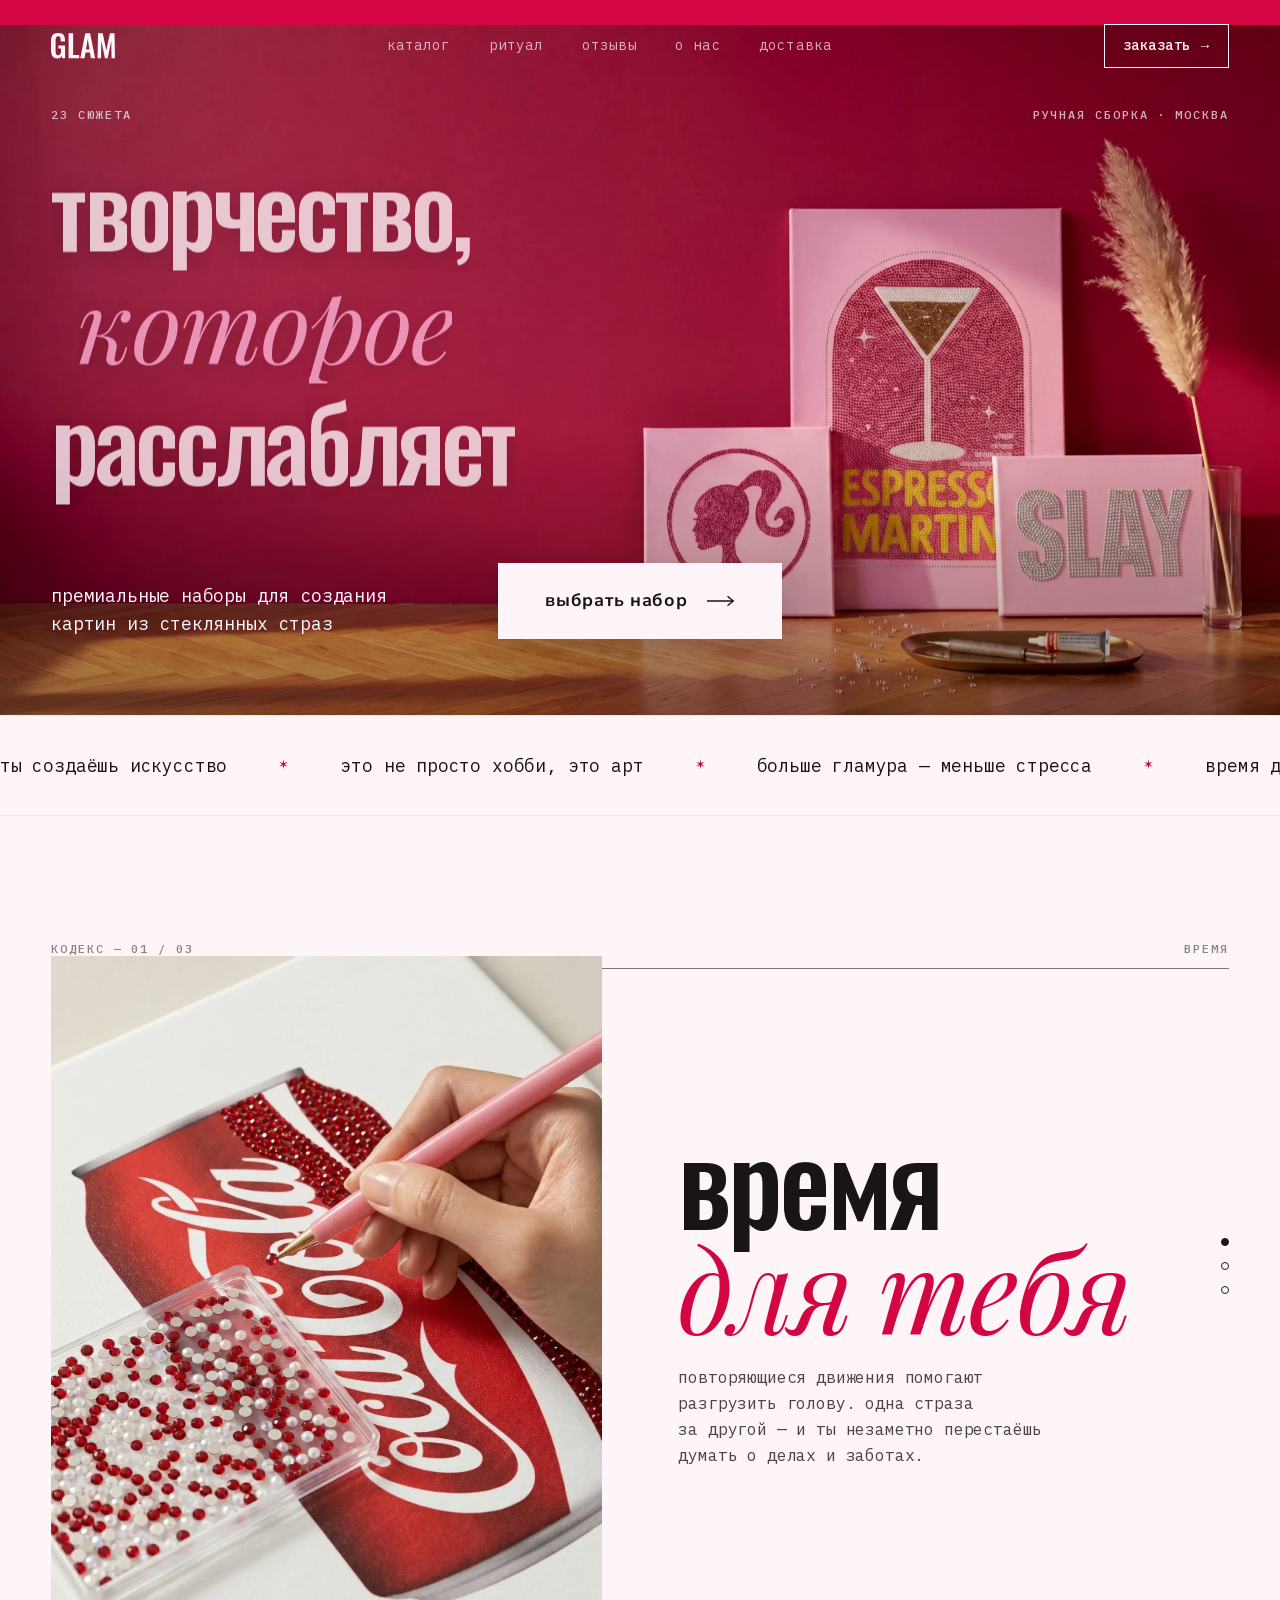
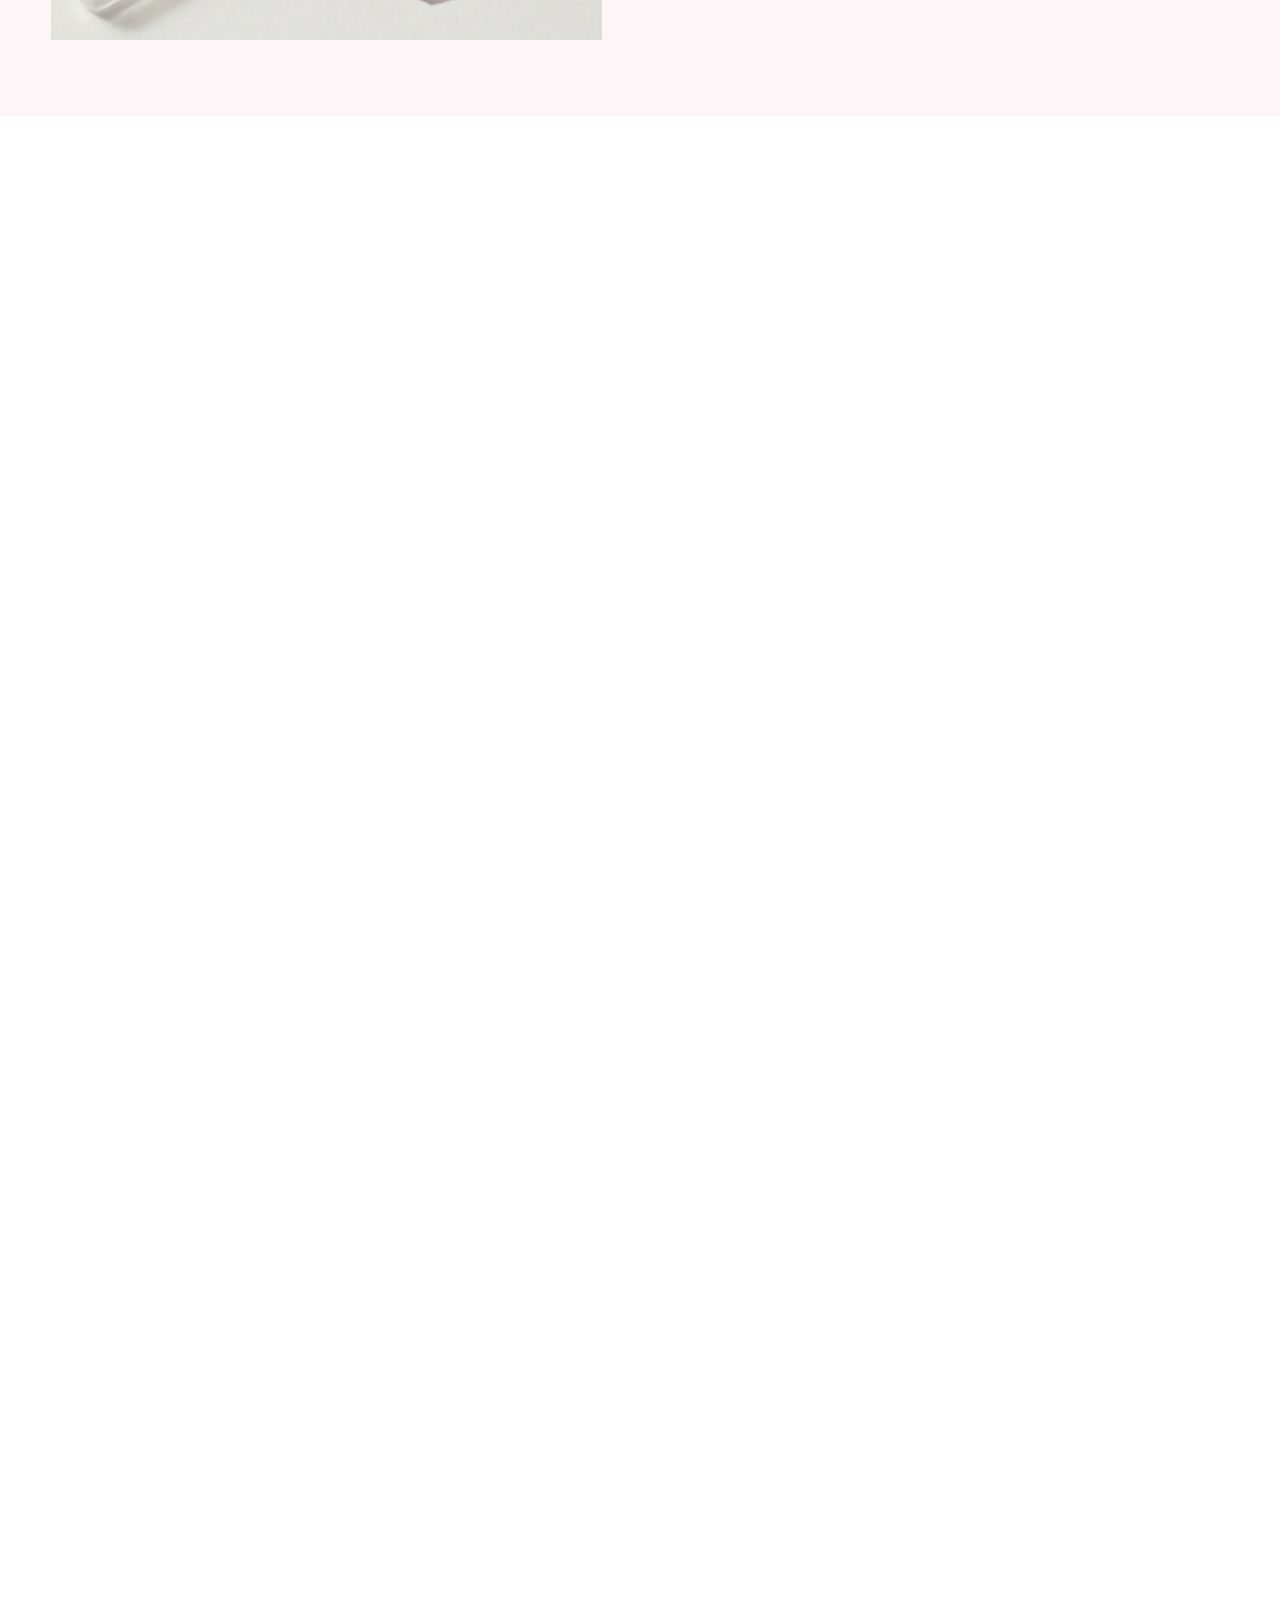
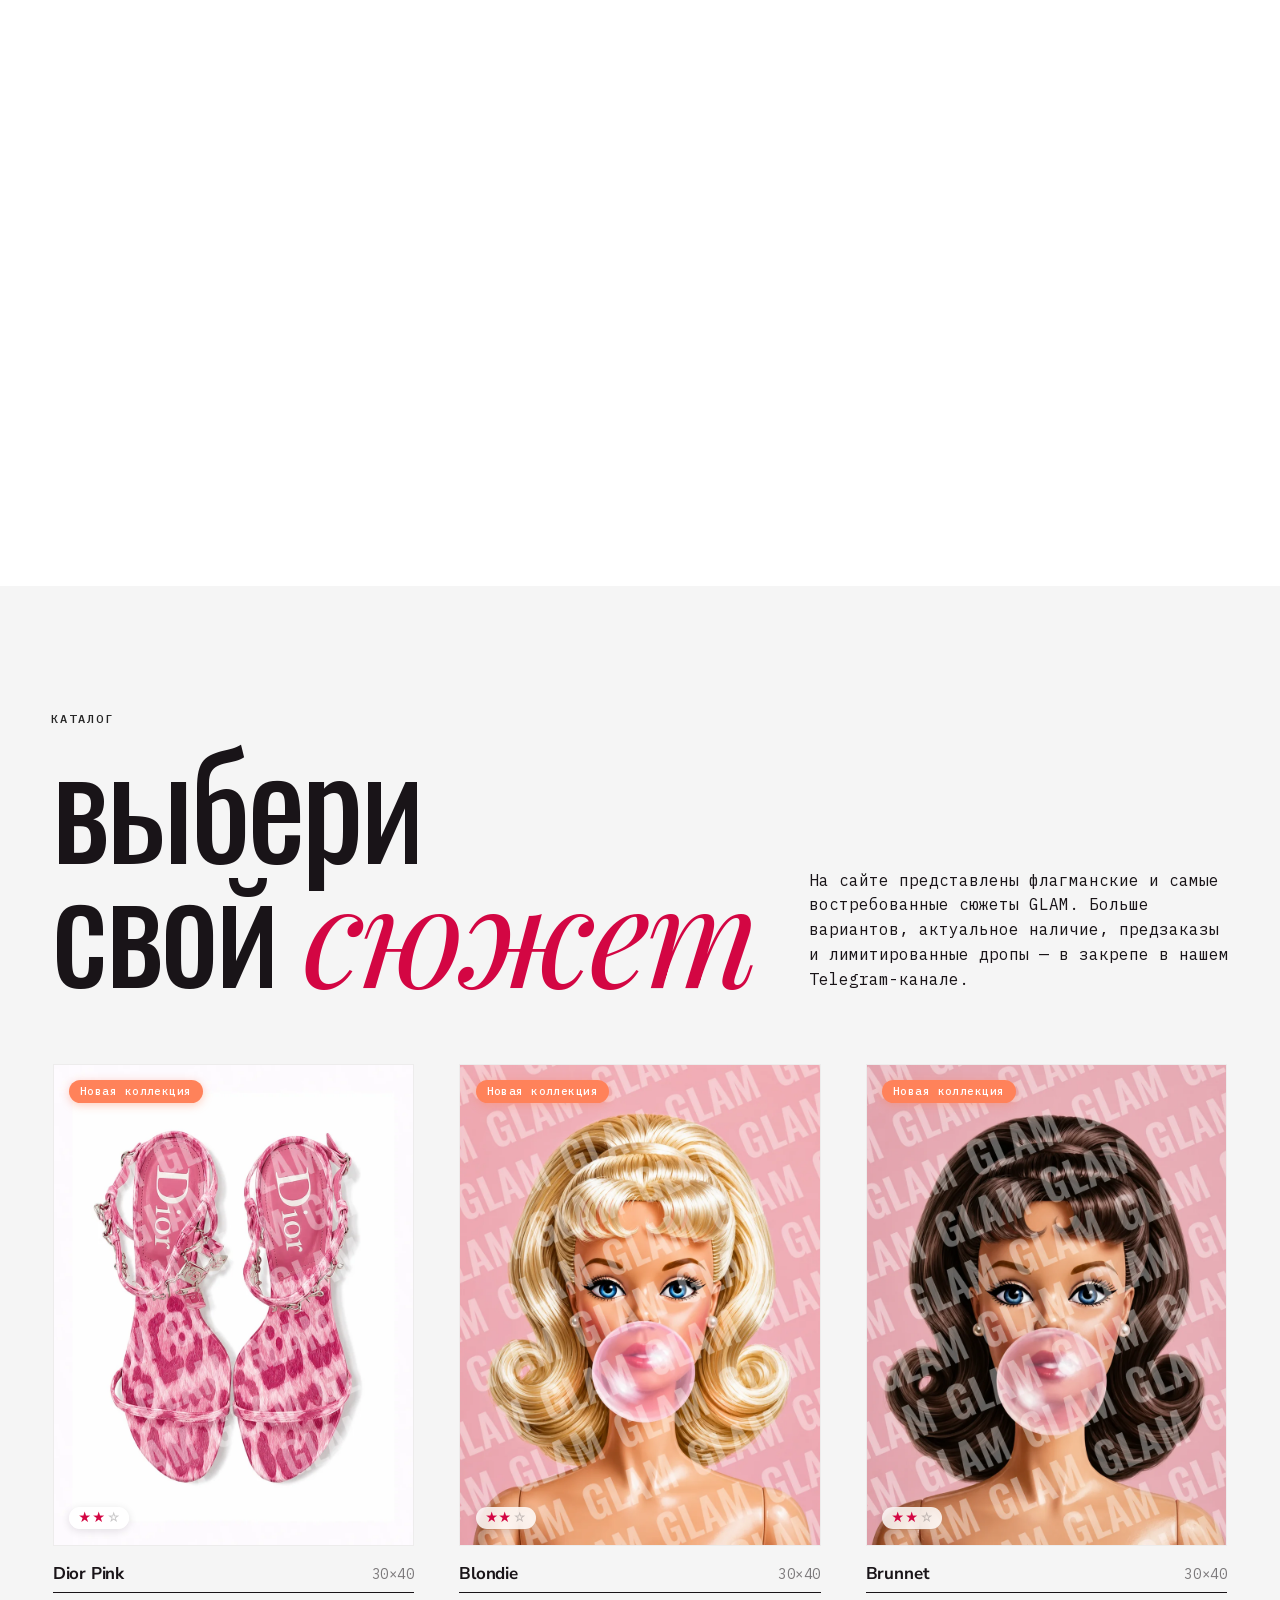
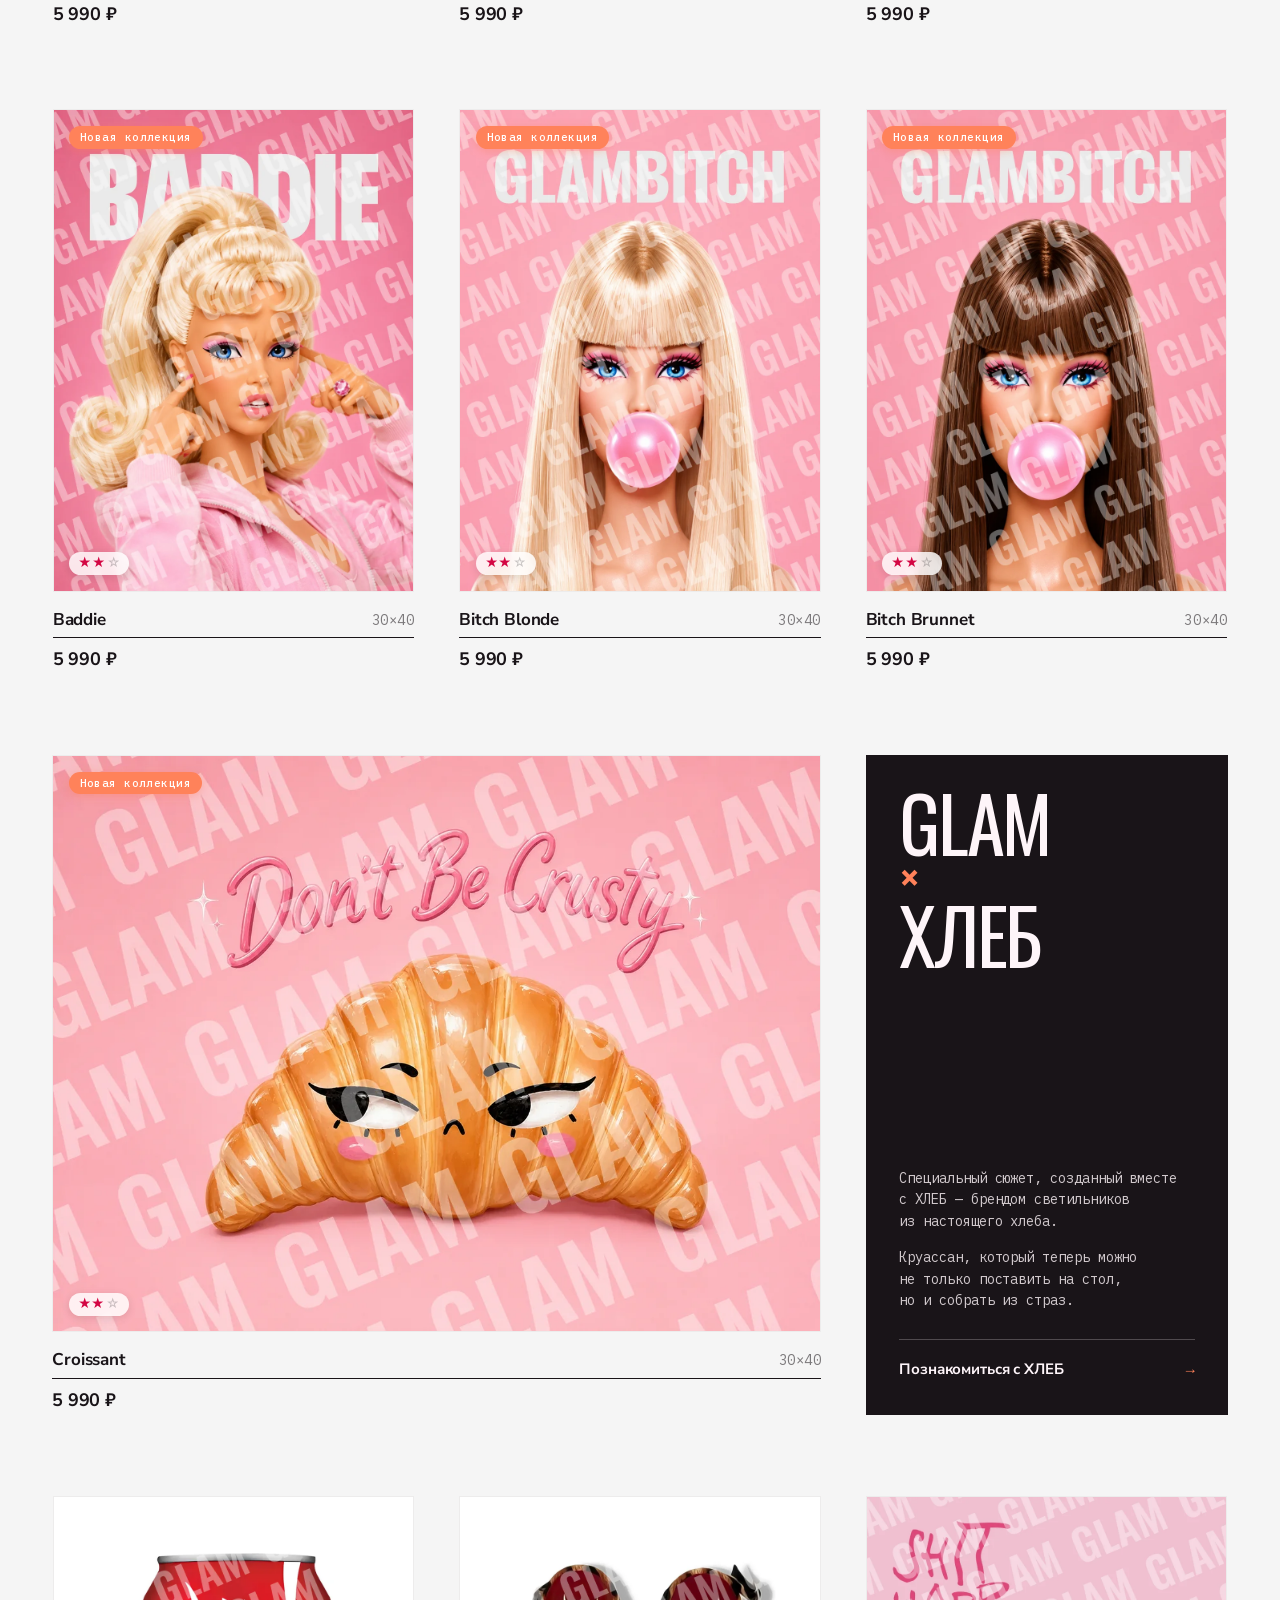
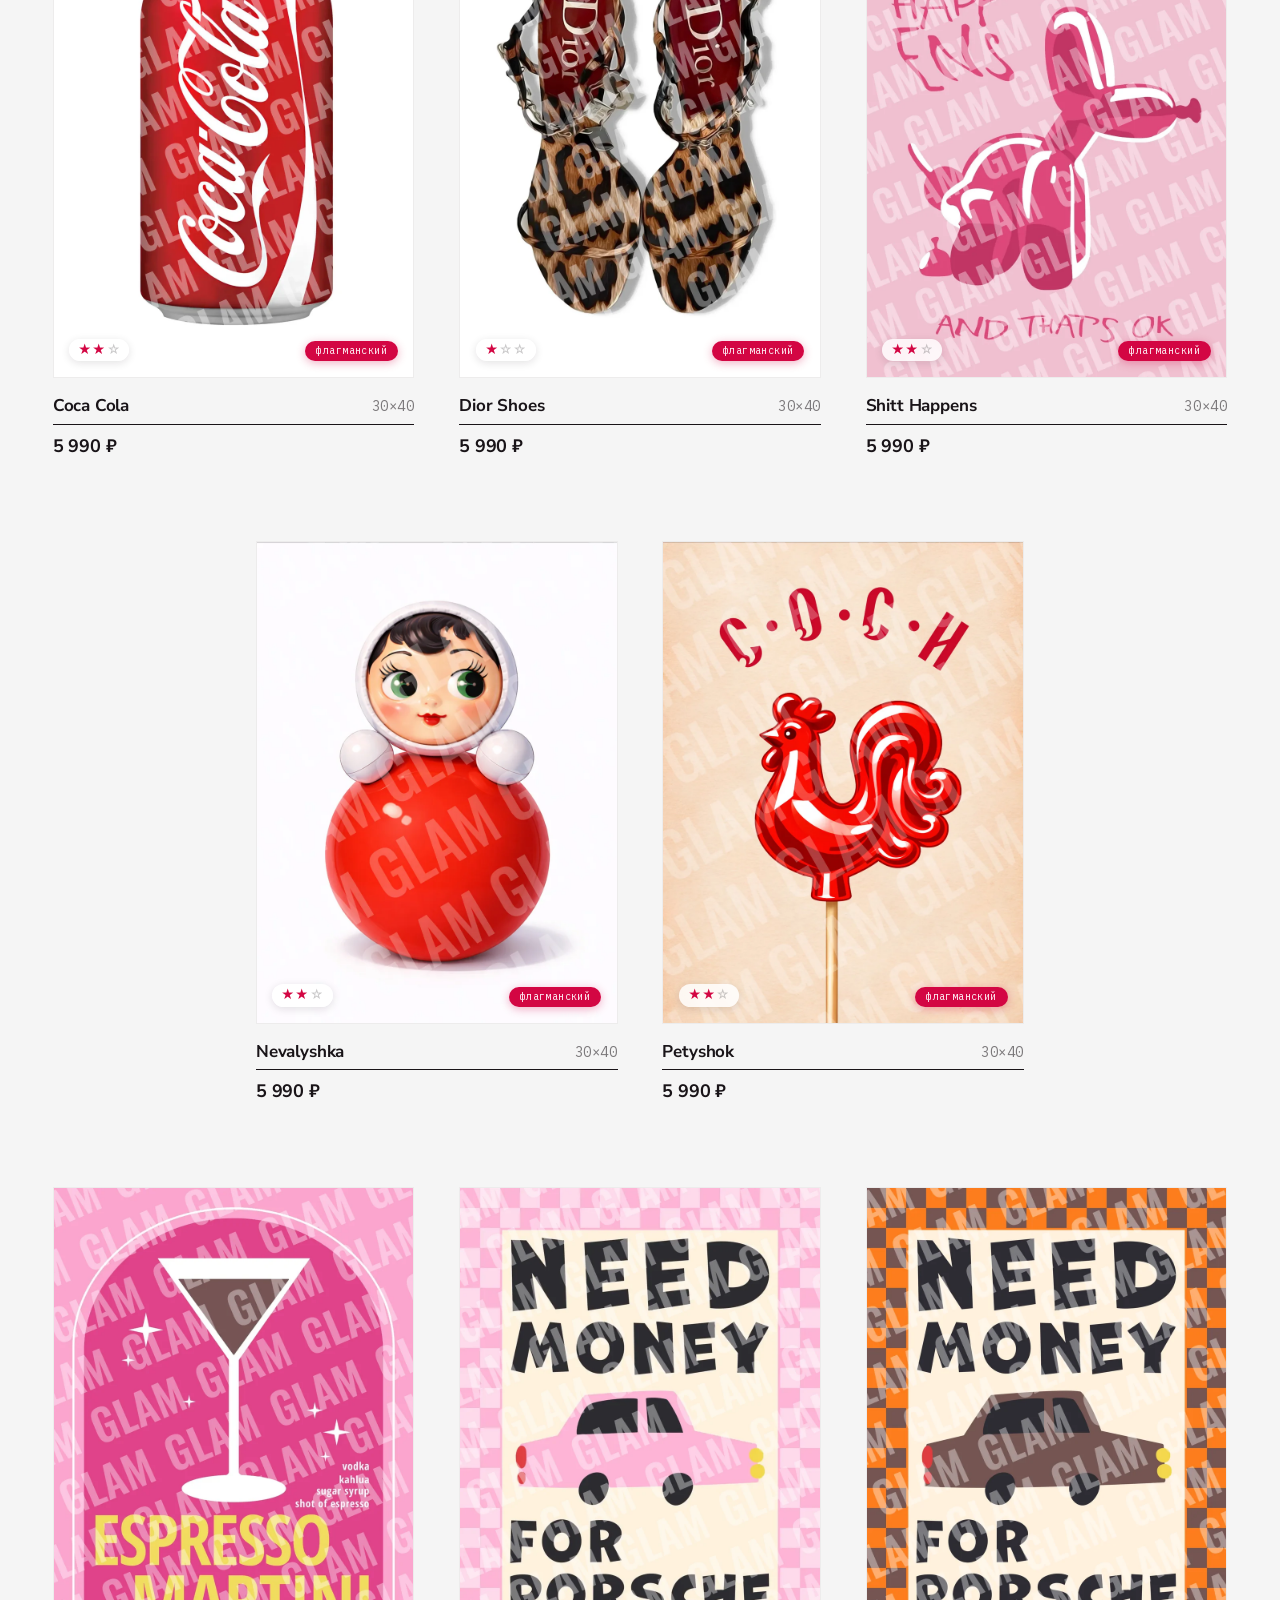
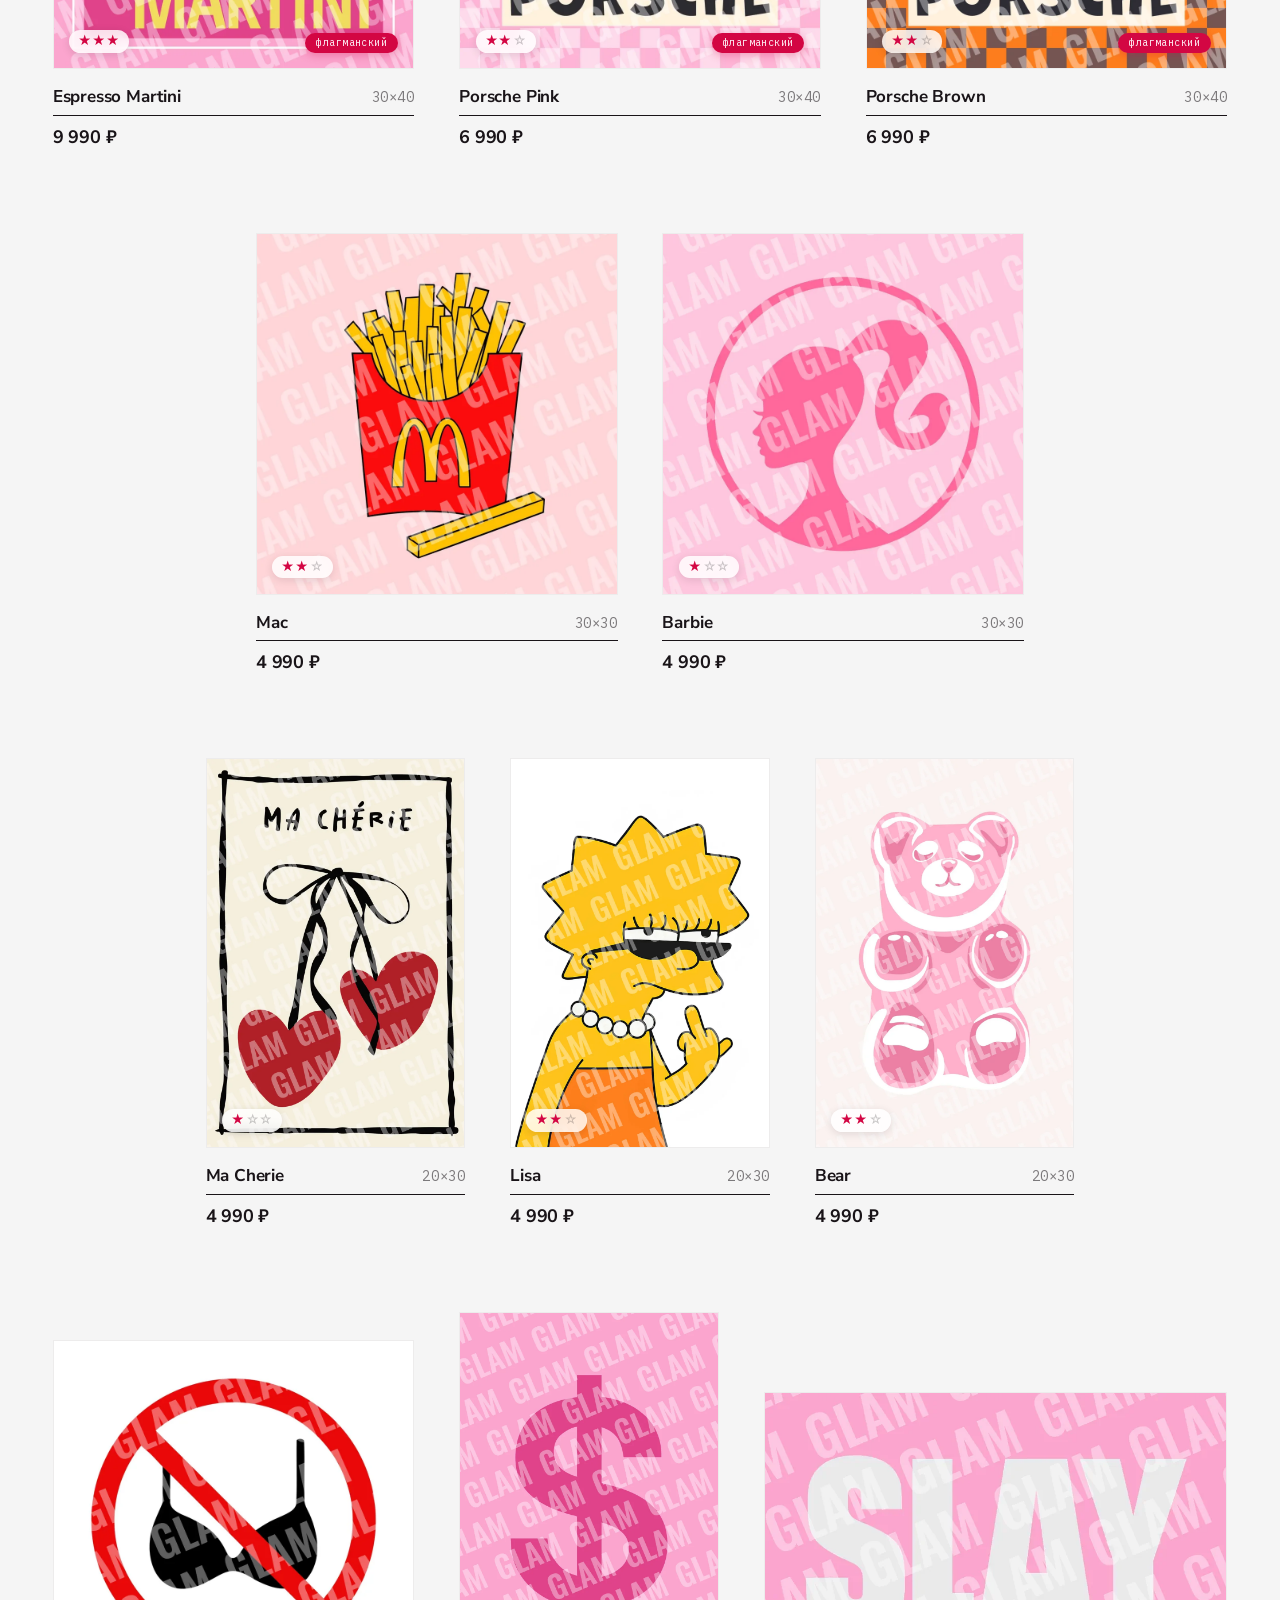
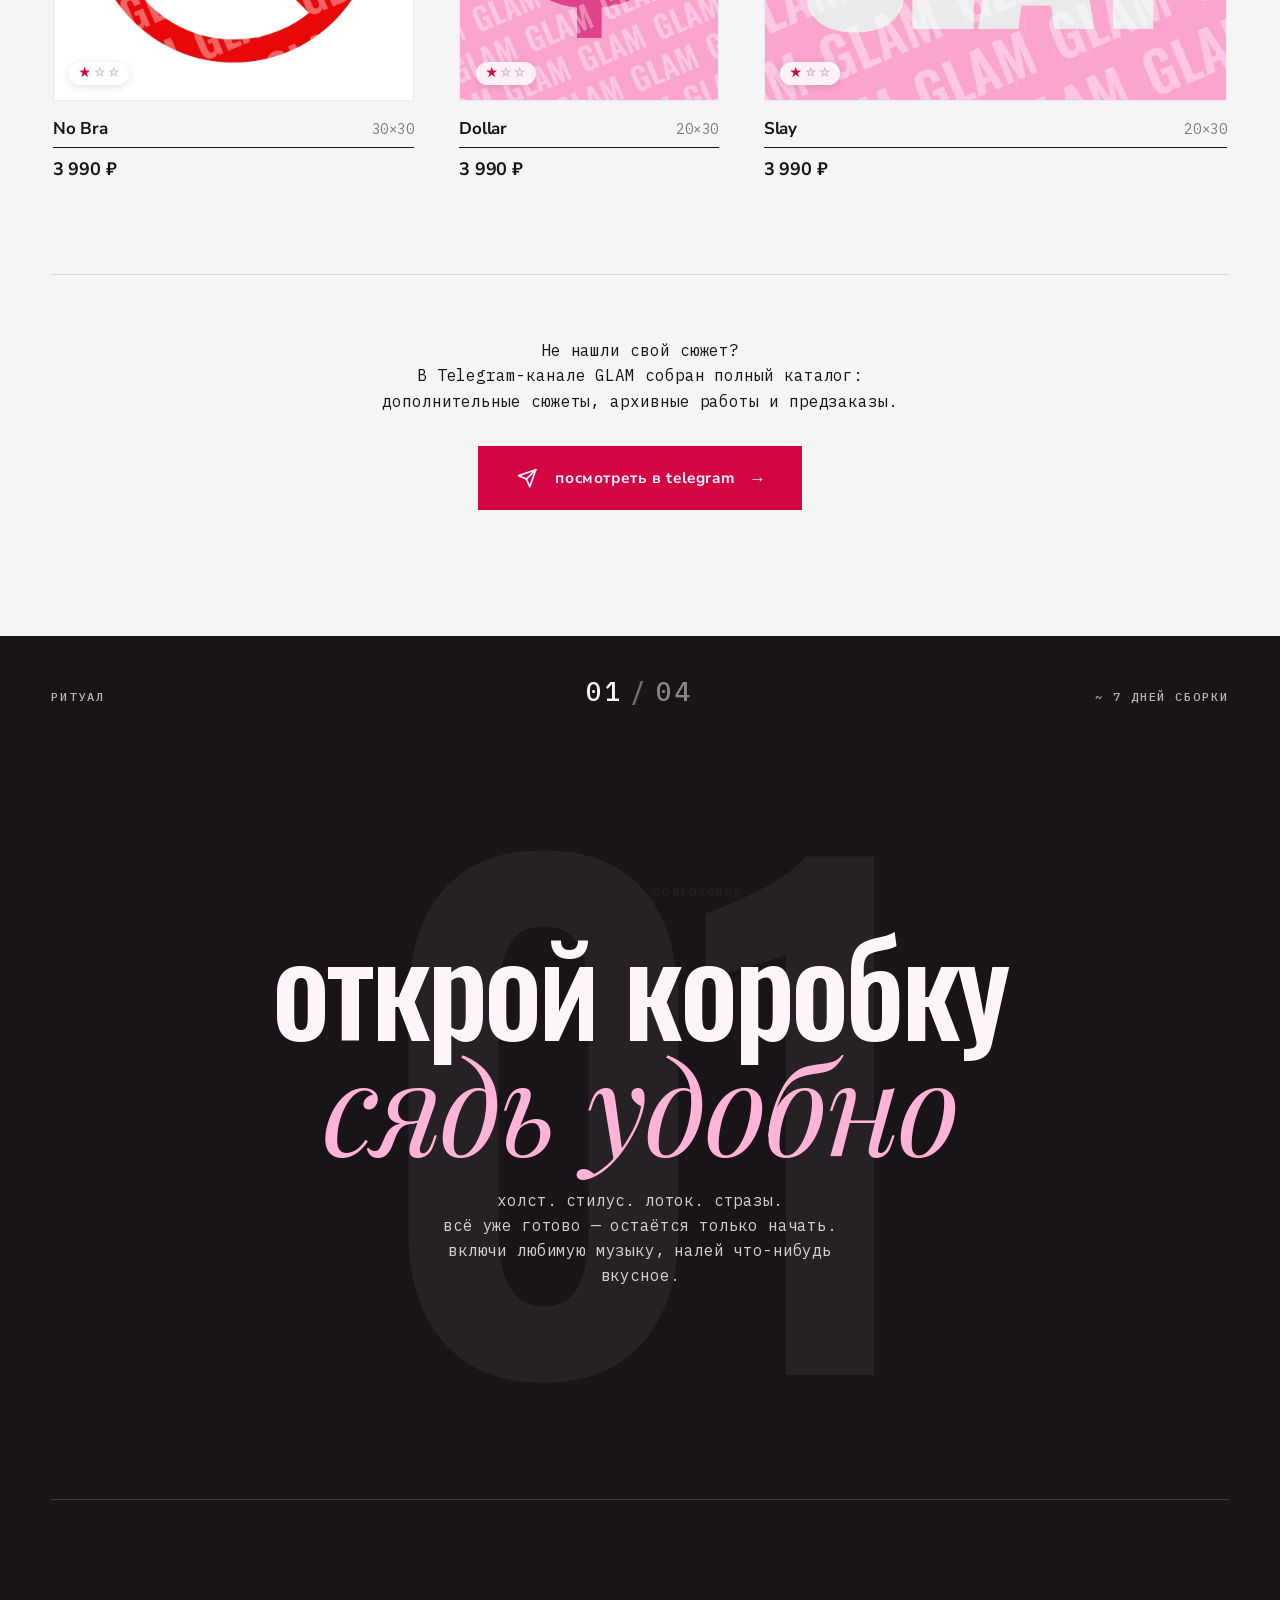
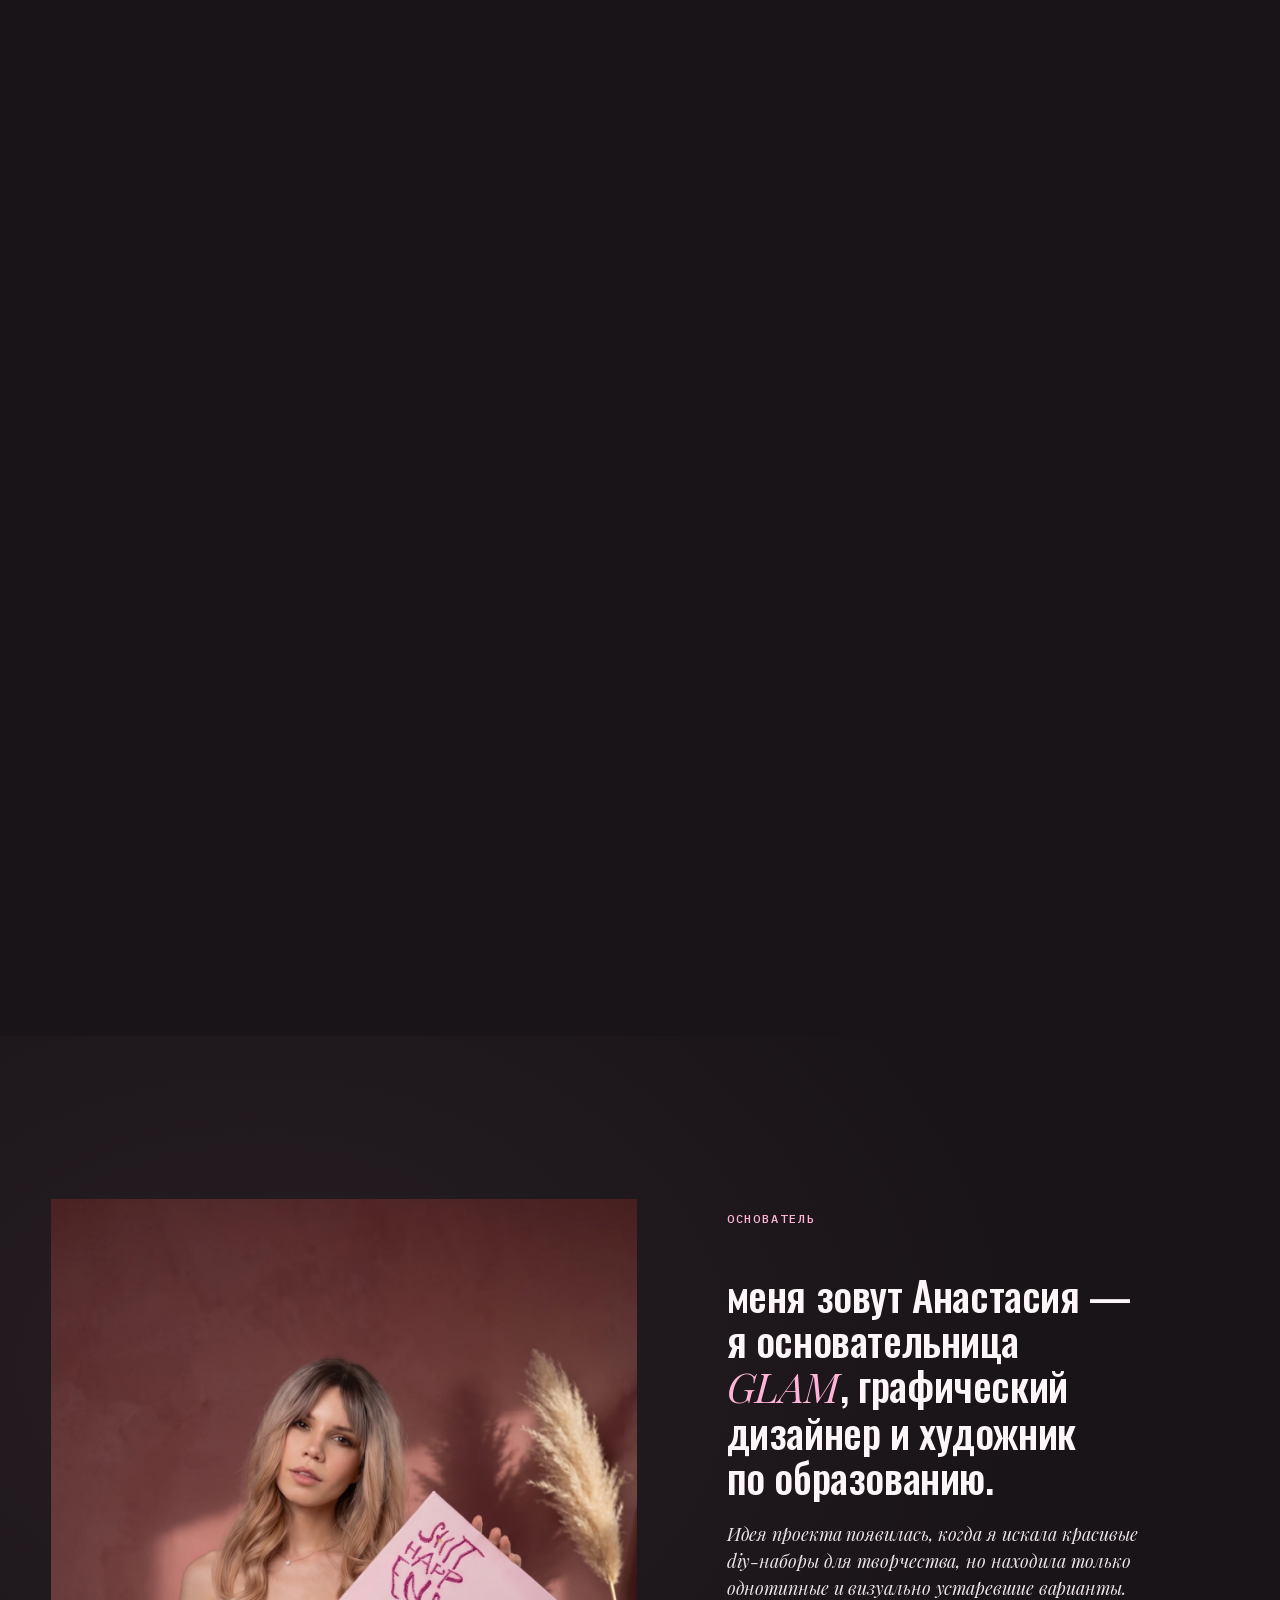
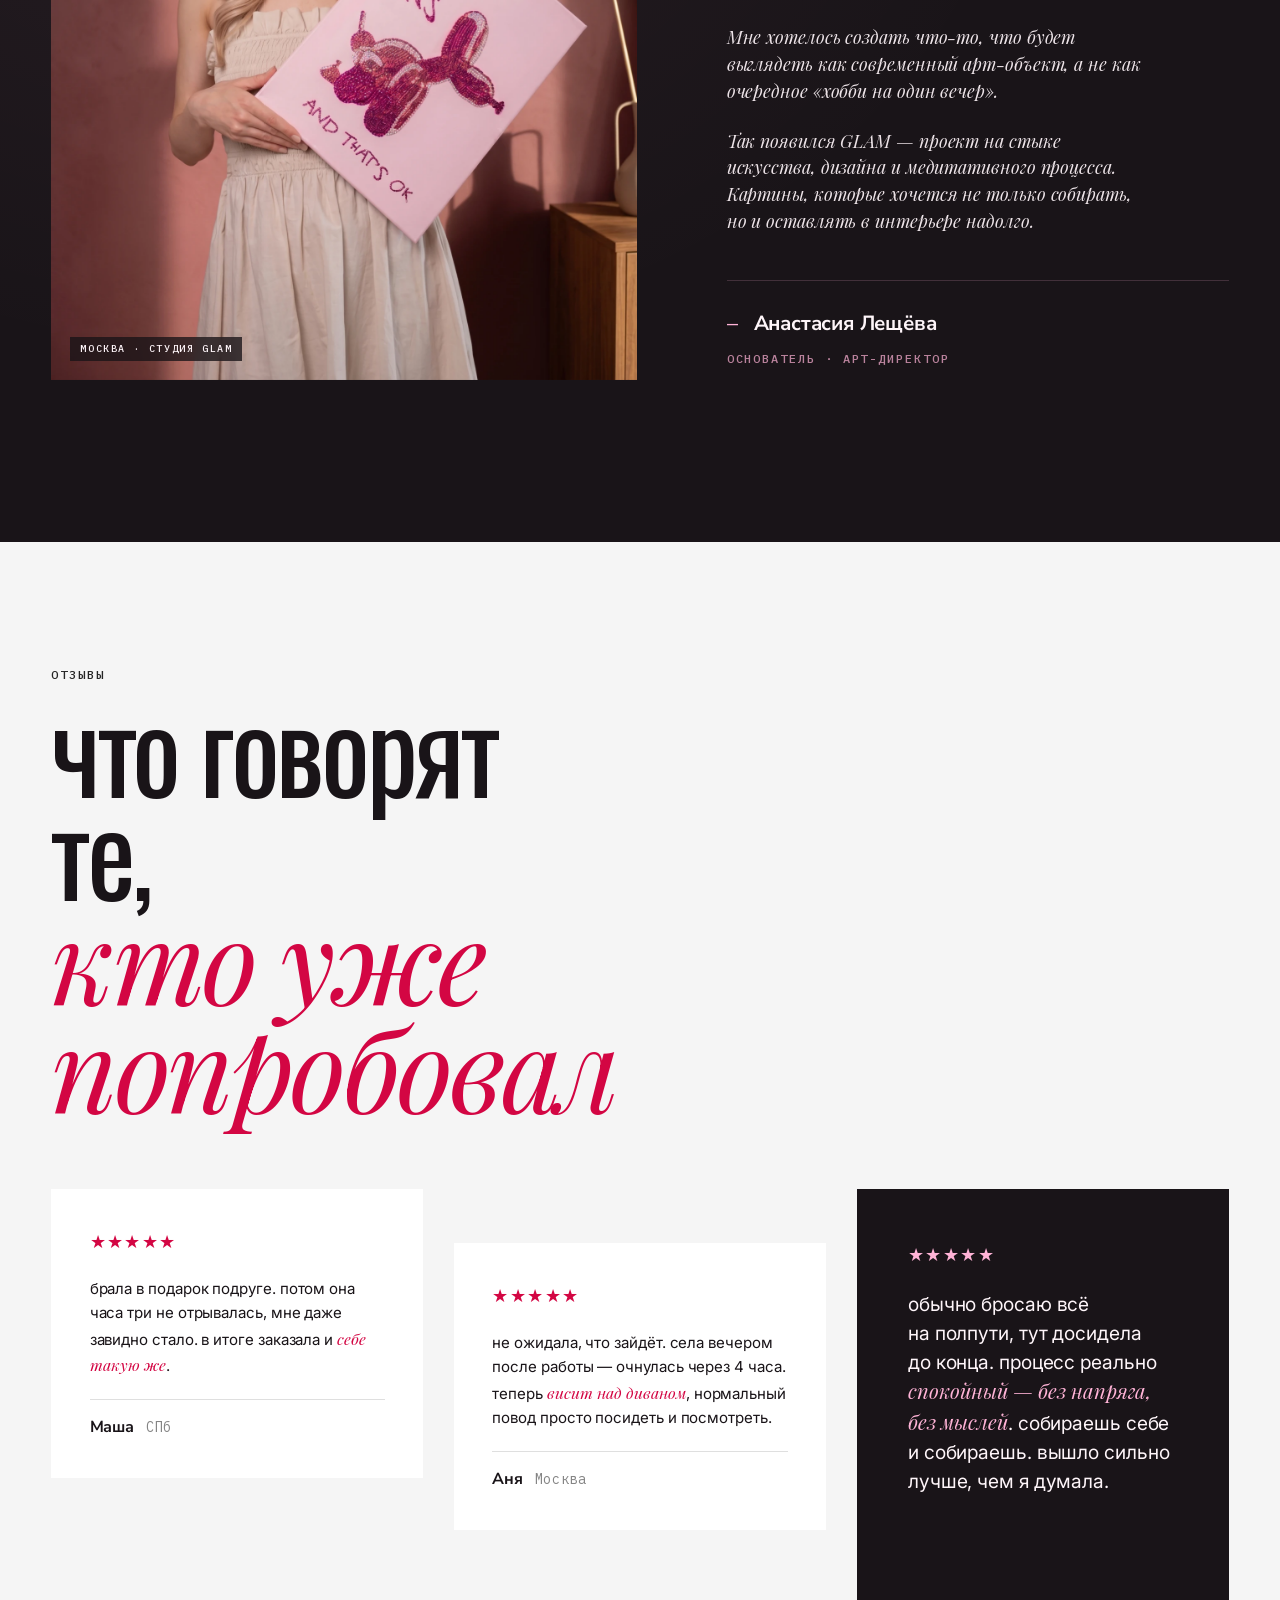
==== commit 20c5aa88: "Каталог: новая коллекция первой, блок GLAM × ХЛЕБ, Porsche Brown Порядок по брифу заказчицы: новая к" ====
--- a/index.html
+++ b/index.html
@@ -216,9 +216,9 @@
       .nav { visibility: hidden; }
       html.is-ready .nav { visibility: visible; }
     </style>
-    <script type="module" crossorigin src="/assets/index-CUYVA0Pe.js"></script>
+    <script type="module" crossorigin src="/assets/index-DyLORL9i.js"></script>
     <link rel="modulepreload" crossorigin href="/assets/gsap-xgxdCp6f.js">
-    <link rel="stylesheet" crossorigin href="/assets/style-DqW7QZPv.css">
+    <link rel="stylesheet" crossorigin href="/assets/style-Gq6-OERS.css">
   </head>
   <body>
     <a class="skip-link" href="#top">перейти к&nbsp;контенту</a>
@@ -313,7 +313,7 @@
 
           <div class="hero__grid container">
             <div class="hero__meta">
-              <span class="t-eyebrow">22 сюжета</span>
+              <span class="t-eyebrow">23 сюжета</span>
               <span class="t-eyebrow">ручная сборка · москва</span>
             </div>
 
@@ -1033,7 +1033,7 @@
             </h2>
 
             <p class="cta__lede t-mono" data-reveal="text">
-              22 сюжета · от&nbsp;3 990 ₽ до&nbsp;9 990 ₽<br />
+              23 сюжета · от&nbsp;3 990 ₽ до&nbsp;9 990 ₽<br />
               собирается в&nbsp;Москве · сборка ~ 7&nbsp;дней
             </p>
 
--- a/assets/style-Gq6-OERS.css
+++ b/assets/style-Gq6-OERS.css
@@ -0,0 +1 @@
+:root{--glam-crimson: #D30643;--glam-crimson-deep: #CB0828;--glam-pink: #FFB3D6;--glam-pink-mid: #FFAED8;--glam-pink-light: #FED7EB;--glam-pink-pale: #FEF5F9;--glam-magenta: #E0448A;--glam-mauve: #C67D87;--glam-orange: #FF825A;--glam-black: #222222;--glam-near-black: #191418;--glam-dark: #252525;--glam-mid-gray: #C4C4C4;--glam-light-gray: #E1E1E1;--glam-off-white: #F5F5F5;--glam-white: #FFFFFF;--glam-mylar-base: #B8B8BA;--glam-mylar-shine: #E8E8EC;--glam-mylar-shadow: #6B6B6F;--glam-shadow-xs: 0 1px 2px rgba(0, 0, 0, .06);--glam-shadow-sm: 0 2px 8px rgba(0, 0, 0, .12);--glam-shadow-md: 0 4px 17px rgba(0, 0, 0, .25);--glam-shadow-card: 0 4px 4px rgba(0, 0, 0, .25);--glam-shadow-lg: 0 24px 48px rgba(34, 34, 34, .18);--color-bg-primary: var(--glam-white);--color-bg-brand: var(--glam-crimson);--color-bg-soft: var(--glam-pink-pale);--color-bg-muted: var(--glam-off-white);--color-bg-dark: var(--glam-near-black);--color-text-primary: var(--glam-black);--color-text-secondary: var(--glam-dark);--color-text-inverse: var(--glam-white);--color-text-brand: var(--glam-crimson);--color-text-accent: var(--glam-magenta);--color-text-pink: var(--glam-pink);--color-cta-bg: var(--glam-crimson);--color-cta-text: var(--glam-white);--color-cta-hover: var(--glam-crimson-deep);--color-link: var(--glam-crimson);--color-border: var(--glam-black);--color-border-subtle: var(--glam-light-gray);--color-divider: var(--glam-black);--color-price-bg: var(--glam-white);--color-price-text: var(--glam-black);--color-label-bg: var(--glam-pink);--color-label-text: var(--glam-black);--color-caption-bg: var(--glam-orange);--color-caption-text: var(--glam-white);--font-display: "Oswald", "Nunito Sans", sans-serif;--font-ui: "Nunito Sans", "Inter", sans-serif;--font-body: "Inter", "Nunito Sans", sans-serif;--font-mono: "IBM Plex Mono", "Consolas", "Courier New", monospace;--font-script: "Playfair Display", Georgia, serif;--text-xs: 12px;--text-sm: 14px;--text-base: 16px;--text-md: 18px;--text-lg: 24px;--text-xl: 32px;--text-2xl: 42px;--text-3xl: 60px;--text-4xl: 80px;--text-5xl: 100px;--text-fluid-h2: clamp(48px, 6vw + 1rem, 100px);--text-fluid-h1: clamp(72px, 12vw, 220px);--text-fluid-mega: clamp(96px, 18vw, 320px);--leading-tight: 1;--leading-snug: 1.1;--leading-normal: 1.4;--leading-loose: 1.6;--tracking-tightest: -.04em;--tracking-tighter: -.03em;--tracking-tight: -.01em;--tracking-normal: 0;--tracking-wide: .04em;--tracking-wider: .08em;--tracking-widest: .16em;--space-1: 4px;--space-2: 8px;--space-3: 12px;--space-4: 16px;--space-5: 24px;--space-6: 32px;--space-7: 48px;--space-8: 64px;--space-9: 80px;--space-10: 120px;--space-11: 160px;--space-12: 240px;--container-max: 1440px;--container-padding-x: clamp(20px, 4vw, 80px);--section-padding-y: clamp(80px, 12vh, 200px);--radius-none: 0px;--radius-sm: 4px;--radius-md: 8px;--radius-lg: 16px;--radius-pill: 999px;--border-thin: 1px;--border-mid: 2px;--border-thick: 4px;--ease-out: cubic-bezier(.16, 1, .3, 1);--ease-in-out: cubic-bezier(.45, 0, .55, 1);--ease-spring: cubic-bezier(.34, 1.56, .64, 1);--ease-magnetic: cubic-bezier(.22, 1, .36, 1);--duration-fast: .15s;--duration-base: .3s;--duration-slow: .6s;--duration-slower: 1.2s;--z-base: 1;--z-content: 10;--z-overlay: 50;--z-cursor: 900;--z-preloader: 1000}*,*:before,*:after{box-sizing:border-box}*{margin:0;padding:0}html{-webkit-text-size-adjust:100%;-webkit-font-smoothing:antialiased;-moz-osx-font-smoothing:grayscale;text-rendering:optimizeLegibility}html,body{height:100%}body{line-height:1.4}img,picture,video,canvas,svg{display:block;max-width:100%}input,button,textarea,select{font:inherit;color:inherit}button{background:none;border:none;cursor:pointer}a{color:inherit;text-decoration:none}ul,ol{list-style:none}p,h1,h2,h3,h4,h5,h6{overflow-wrap:break-word}#app,#root{isolation:isolate}@media(prefers-reduced-motion:reduce){*,*:before,*:after{animation-duration:.01ms!important;animation-iteration-count:1!important;transition-duration:.01ms!important;scroll-behavior:auto!important}[data-reveal]{opacity:1!important;transform:none!important;visibility:visible!important}}html{background:var(--color-bg-primary)}body{font-family:var(--font-body);font-size:var(--text-md);line-height:1.55;color:var(--color-text-primary);background:var(--color-bg-primary)}::-moz-selection{background:var(--glam-crimson);color:var(--glam-white)}::selection{background:var(--glam-crimson);color:var(--glam-white)}*:focus{outline:none}a:focus-visible,button:focus-visible,input:focus-visible,textarea:focus-visible,select:focus-visible,summary:focus-visible,[tabindex]:focus-visible{outline:2px solid var(--glam-crimson);outline-offset:4px;border-radius:2px}[data-theme=dark] a:focus-visible,[data-theme=dark] button:focus-visible,[data-theme=dark] summary:focus-visible,[data-theme=brand] a:focus-visible,[data-theme=brand] button:focus-visible,[data-theme=brand] input:focus-visible,.cta a:focus-visible,.cta button:focus-visible,.cta input:focus-visible,.footer a:focus-visible,.founder a:focus-visible,.pillar--02 *:focus-visible,.ritual__pin[data-active="01"] *:focus-visible,.ritual__pin[data-active="04"] *:focus-visible{outline-color:var(--glam-pink)}html{scroll-behavior:auto}.skip-link{position:absolute;left:-10000px;top:var(--space-3);background:var(--glam-near-black);color:var(--glam-pink-pale);padding:12px 18px;font-family:var(--font-mono);font-size:14px;letter-spacing:var(--tracking-wide);z-index:10001}.skip-link:focus-visible{left:var(--space-3);outline:none}.sr-only{position:absolute;width:1px;height:1px;padding:0;margin:-1px;overflow:hidden;clip:rect(0,0,0,0);white-space:nowrap;border:0}@media(hover:hover)and (pointer:fine){html,body,a,button,[data-cursor]{cursor:none}}.container{width:100%;max-width:var(--container-max);margin-inline:auto;padding-inline:var(--container-padding-x)}.section{padding-block:var(--section-padding-y)}.section--dark{background:var(--color-bg-dark);color:var(--color-text-inverse)}.section--brand{background:var(--color-bg-brand);color:var(--color-text-inverse)}.section--soft{background:var(--color-bg-soft)}.section--muted{background:var(--color-bg-muted)}.divider{border:none;border-top:var(--border-thick) solid var(--color-divider);width:100%}.t-mega{font-family:var(--font-display);font-weight:500;font-size:var(--text-fluid-mega);line-height:var(--leading-tight);letter-spacing:var(--tracking-tighter);text-transform:uppercase;color:var(--color-text-primary)}.t-h1{font-family:var(--font-display);font-weight:500;font-size:var(--text-fluid-h1);line-height:var(--leading-tight);letter-spacing:var(--tracking-tight);text-transform:uppercase;color:var(--color-text-primary)}.t-h2{font-family:var(--font-display);font-weight:500;font-size:var(--text-fluid-h2);line-height:var(--leading-snug);text-transform:uppercase;color:var(--color-text-primary)}.t-h3{font-family:var(--font-ui);font-weight:700;font-size:var(--text-2xl);line-height:var(--leading-snug);color:var(--color-text-primary)}.t-h4{font-family:var(--font-ui);font-weight:700;font-size:var(--text-xl);line-height:1.2;color:var(--color-text-primary)}.t-body-lg{font-family:var(--font-body);font-weight:400;font-size:var(--text-lg);line-height:1.5;color:var(--color-text-primary)}.t-body{font-family:var(--font-body);font-weight:400;font-size:var(--text-md);line-height:1.55;color:var(--color-text-primary)}.t-body-sm{font-family:var(--font-body);font-weight:400;font-size:var(--text-sm);line-height:1.5;color:var(--color-text-secondary)}.t-caption{font-family:var(--font-body);font-weight:500;font-size:var(--text-xs);line-height:1.4;letter-spacing:var(--tracking-wider);text-transform:uppercase;color:var(--color-text-secondary)}.t-mono-xl{font-family:var(--font-mono);font-weight:400;font-size:var(--text-xl);line-height:var(--leading-snug);letter-spacing:var(--tracking-tight);color:var(--color-text-primary)}.t-mono{font-family:var(--font-mono);font-weight:400;font-size:var(--text-md);line-height:1.5;letter-spacing:var(--tracking-tight);color:var(--color-text-primary)}.t-mono-sm{font-family:var(--font-mono);font-weight:400;font-size:var(--text-sm);line-height:1.5;letter-spacing:var(--tracking-normal);color:var(--color-text-primary)}.t-eyebrow{font-family:var(--font-mono);font-weight:500;font-size:var(--text-xs);line-height:1.2;letter-spacing:var(--tracking-widest);text-transform:uppercase;color:var(--color-text-secondary)}.t-script{font-family:var(--font-script);font-style:italic;font-weight:400;font-size:var(--text-3xl);line-height:1.2;color:var(--color-text-brand)}.t-price{font-family:var(--font-ui);font-weight:700;font-size:var(--text-3xl);line-height:1;color:var(--color-text-primary)}.t-on-dark{color:var(--color-text-inverse)}.t-on-brand{color:var(--color-text-pink)}.t-brand{color:var(--color-text-brand)}.t-balance{text-wrap:balance}.t-pretty{text-wrap:pretty}.preloader{position:fixed;inset:0;z-index:var(--z-preloader);pointer-events:none}.preloader__curtain{position:absolute;inset:0;background:var(--glam-crimson);transform-origin:top center;will-change:transform}.preloader__inner{position:absolute;inset:0;display:flex;flex-direction:column;align-items:center;justify-content:center;gap:var(--space-5);color:var(--glam-pink)}.preloader__wordmark{display:flex;gap:.04em;overflow:hidden;line-height:.9}.preloader__word{display:inline-block;font-family:var(--font-display);font-weight:500;font-size:clamp(96px,16vw,240px);letter-spacing:-.02em;text-transform:uppercase;will-change:transform}.preloader__counter{letter-spacing:var(--tracking-widest)}.preloader__counter .t-eyebrow{color:var(--glam-pink)}html.is-ready .preloader{display:none}.nav{position:fixed;top:0;left:0;right:0;z-index:var(--z-overlay);padding-block:var(--space-5);transition:transform .6s var(--ease-out),background .4s var(--ease-out),color .4s var(--ease-out),padding .4s var(--ease-out);color:var(--glam-pink-pale);mix-blend-mode:normal}.nav__inner{display:grid;grid-template-columns:auto 1fr auto;gap:var(--space-6);align-items:center}.nav__brand{display:inline-flex;align-items:center;color:inherit}.nav__logo{width:64px;height:auto;color:currentColor}.nav__menu{justify-self:center;display:flex;gap:clamp(20px,3vw,48px);font-family:var(--font-mono);font-weight:400;font-size:var(--text-sm);letter-spacing:var(--tracking-wider);text-transform:lowercase}.nav__menu a{position:relative;padding-block:4px;transition:opacity .25s var(--ease-out);opacity:.7}.nav__menu a:after{content:"";position:absolute;left:0;bottom:0;width:100%;height:1px;background:currentColor;transform:scaleX(0);transform-origin:right center;transition:transform .45s var(--ease-out)}.nav__menu a:hover{opacity:1}.nav__menu a:hover:after{transform:scaleX(1);transform-origin:left center}.nav__cta{display:inline-flex;align-items:center;gap:.7em;padding:10px 18px;border:1px solid currentColor;font-family:var(--font-mono);font-size:var(--text-sm);font-weight:500;letter-spacing:var(--tracking-wide);text-transform:lowercase;transition:background .3s var(--ease-out),color .3s var(--ease-out)}.nav__cta:hover{background:var(--glam-crimson);color:var(--glam-pink-pale);border-color:var(--glam-crimson)}.nav__burger{display:none;width:40px;height:40px;position:relative;background:transparent;border:none;cursor:pointer;padding:0;margin-left:auto;color:inherit}.nav__burger span{display:block;width:22px;height:1.5px;background:currentColor;margin:5px auto;transition:transform .35s var(--ease-out),opacity .25s var(--ease-out);transform-origin:center center}.nav__burger--open span:nth-child(1){transform:translateY(7px) rotate(45deg)}.nav__burger--open span:nth-child(2){opacity:0}.nav__burger--open span:nth-child(3){transform:translateY(-6px) rotate(-45deg)}@media(max-width:720px){.nav__inner{grid-template-columns:auto 1fr auto;gap:var(--space-3)}.nav__menu,.nav__cta{display:none}.nav__burger{display:block;justify-self:end}.nav__logo{width:48px}}.mobile-menu{position:fixed;inset:0;z-index:999;background:var(--glam-crimson);color:var(--glam-pink-pale);opacity:0;visibility:hidden;pointer-events:none;overflow-y:auto}.mobile-menu[aria-hidden=false]{visibility:visible;pointer-events:auto}html.is-menu-open{overflow:hidden}.mobile-menu__inner{min-height:100%;padding:clamp(80px,14vh,140px) clamp(28px,6vw,64px) clamp(32px,6vh,64px);display:flex;flex-direction:column;justify-content:space-between;gap:var(--space-7)}.mobile-menu__nav{display:flex;flex-direction:column;gap:clamp(4px,1vh,10px)}.mobile-menu__nav a{display:flex;align-items:baseline;justify-content:space-between;gap:var(--space-4);padding-block:clamp(14px,2vh,22px);font-family:var(--font-display);font-weight:400;font-size:clamp(40px,11vw,80px);line-height:1;letter-spacing:var(--tracking-tighter);color:var(--glam-pink-pale);border-bottom:1px solid rgba(255,179,214,.18);transition:color .3s var(--ease-out),padding .3s var(--ease-out)}.mobile-menu__nav a span{font-family:var(--font-mono);font-size:14px;letter-spacing:var(--tracking-wide);opacity:.7}.mobile-menu__nav a:hover,.mobile-menu__nav a:focus-visible{color:var(--glam-pink);padding-left:8px}.mobile-menu__foot{display:flex;flex-direction:column;gap:var(--space-5);padding-top:var(--space-6);border-top:1px solid rgba(255,179,214,.16)}.mobile-menu__cta{display:inline-flex;align-items:center;gap:var(--space-3);align-self:flex-start;padding:16px 28px;background:var(--glam-pink-pale);color:var(--glam-near-black);font-family:var(--font-ui);font-weight:700;font-size:16px;letter-spacing:var(--tracking-wide);text-transform:lowercase}.mobile-menu__sub{color:var(--glam-pink);opacity:.75;letter-spacing:var(--tracking-tight);line-height:1.5}.nav--floating{padding-block:var(--space-3);background:#191418b8;backdrop-filter:blur(12px) saturate(120%);-webkit-backdrop-filter:blur(12px) saturate(120%)}.nav--hidden{transform:translateY(-110%)}.nav[data-theme=light]{color:var(--glam-near-black)}.nav[data-theme=light].nav--floating{background:#ffffffdb}.nav[data-theme=brand]{color:var(--glam-pink-pale)}.nav[data-theme=brand].nav--floating{background:#d30643eb}.cursor{position:fixed;top:0;left:0;width:0;height:0;z-index:var(--z-cursor);pointer-events:none;opacity:0;transition:opacity .2s ease;will-change:transform;mix-blend-mode:difference}.cursor--visible{opacity:1}.cursor__ring{position:absolute;top:-14px;left:-14px;width:28px;height:28px;border:1px solid var(--glam-white);border-radius:50%;transition:transform .35s var(--ease-out),opacity .25s var(--ease-out)}.cursor__dot{position:absolute;top:-2px;left:-2px;width:4px;height:4px;background:var(--glam-white);border-radius:50%}.cursor__label{position:absolute;top:18px;left:18px;font-family:var(--font-mono);font-size:11px;letter-spacing:.08em;text-transform:lowercase;color:var(--glam-white);white-space:nowrap;opacity:0;transform:translateY(-4px);transition:opacity .25s var(--ease-out),transform .4s var(--ease-out)}.cursor[data-state=hover] .cursor__ring{transform:scale(2.4)}.cursor[data-state=hover] .cursor__label{opacity:1;transform:translateY(0)}.cursor[data-state=text] .cursor__ring{transform:scale(.5);opacity:.7}@media(hover:none),(pointer:coarse){.cursor{display:none}html,body,a,button{cursor:auto}}.hero{position:relative;min-height:100vh;min-height:100dvh;background:var(--glam-crimson);color:var(--glam-pink-pale);overflow:hidden;isolation:isolate}.hero__media{position:absolute;inset:0;z-index:0}.hero__bg{width:100%;height:100%;-o-object-fit:cover;object-fit:cover;-o-object-position:center center;object-position:center center;filter:saturate(1.05) contrast(1.02);transform:scale(1.04);transform-origin:center center;will-change:transform}.hero__vignette{position:absolute;inset:0;background:linear-gradient(to bottom,#0000 60%,#00000059);z-index:1;pointer-events:none}.hero__grid{position:relative;z-index:2;min-height:100vh;min-height:100dvh;display:grid;grid-template-rows:auto 1fr auto;padding-block:clamp(96px,12vh,160px);gap:clamp(40px,5vh,80px)}.hero__meta{display:flex;align-items:flex-start;justify-content:space-between;gap:var(--space-5);color:var(--glam-pink-pale);opacity:.85}.hero__meta .t-eyebrow{color:inherit}.hero__title{align-self:end;font-family:var(--font-display);font-weight:500;font-size:clamp(72px,13vw,220px);line-height:.88;letter-spacing:-.045em;text-transform:none;color:var(--glam-pink-pale);text-shadow:0 4px 24px rgba(25,20,24,.28)}.hero__title-line{display:block;position:relative}.hero__char-wrap{display:inline-block;overflow:hidden;vertical-align:top;line-height:1;padding-bottom:.14em}.hero__char-wrap>.char{display:inline-block;will-change:transform}.hero--reveal .hero__char-wrap>.char{animation:hero-char-reveal 1.05s cubic-bezier(.16,1,.3,1) backwards;animation-delay:var(--char-delay, 0s)}@keyframes hero-char-reveal{0%{transform:translateY(105%)}to{transform:translateY(0)}}@media(prefers-reduced-motion:reduce){.hero--reveal .hero__char-wrap>.char{animation:none}}.hero__title-line[data-line="02"]{padding-left:3vw;color:var(--glam-pink);font-style:italic;font-family:var(--font-script);font-weight:400;letter-spacing:-.02em}.hero__title-line[data-line="03"]{padding-left:5vw}.hero__foot{display:grid;grid-template-columns:1fr auto 1fr;align-items:end;gap:var(--space-7)}.hero__foot .hero__sub{grid-column:1}.hero__foot .hero__cta{grid-column:2;justify-self:center}.hero__sub{max-width:38ch;color:var(--glam-pink-pale);opacity:.85;font-size:var(--text-md);line-height:1.6}.hero__cta{display:inline-flex;align-items:center;gap:clamp(14px,1.5vw,24px);font-family:var(--font-ui);font-weight:700;font-size:clamp(16px,1.4vw,22px);letter-spacing:var(--tracking-wide);text-transform:lowercase;background:var(--glam-pink-pale);color:var(--glam-near-black);padding:clamp(22px,2.6vh,30px) clamp(36px,3.6vw,56px);border:1px solid var(--glam-pink-pale);box-shadow:0 12px 32px #1914182e;transition:background .4s var(--ease-out),color .4s var(--ease-out),transform .4s var(--ease-out),box-shadow .4s var(--ease-out)}.hero__cta:hover{background:var(--glam-near-black);color:var(--glam-pink-pale);border-color:var(--glam-near-black);transform:translateY(-2px);box-shadow:0 18px 40px #19141847}.hero__cta-arrow{display:inline-flex;width:28px;height:12px;transition:transform .45s var(--ease-out)}.hero__cta-arrow svg{width:100%;height:100%}.hero__cta:hover .hero__cta-arrow{transform:translate(8px)}@media(min-width:1025px){.hero{min-height:0;aspect-ratio:3000 / 1675}.hero__grid{min-height:0;height:100%}.hero__title{align-self:center;font-size:clamp(64px,8vw,120px);line-height:.9;max-width:46%}.hero__title-line{white-space:nowrap}.hero__title-line[data-line="02"]{padding-left:2vw}.hero__title-line[data-line="03"]{padding-left:0}}@media(max-width:720px){.hero__grid{padding-block:clamp(120px,16vh,180px) clamp(64px,10vh,100px);gap:clamp(28px,4vh,56px)}.hero__title{font-size:clamp(48px,13vw,84px);line-height:.94;letter-spacing:-.035em;max-width:min(80vw,440px)}.hero__title-line[data-line="02"]{padding-left:4vw}.hero__title-line[data-line="03"]{padding-left:0}.hero__meta{flex-direction:column;align-items:flex-start;gap:var(--space-2)}.hero__meta .t-eyebrow{font-size:10px}.hero__sub{font-size:var(--text-sm)}.hero__foot{grid-template-columns:1fr;gap:var(--space-5)}.hero__foot .hero__sub{grid-column:1;justify-self:center;text-align:center}.hero__foot .hero__cta{grid-column:1;justify-self:center;font-size:14px;padding:14px 22px}.hero__cue{display:none}}.ticker{position:relative;background:var(--color-bg-soft);color:var(--glam-near-black);padding-block:clamp(24px,4vh,40px);overflow:hidden;border-block:1px solid rgba(34,34,34,.08)}.ticker__track{display:flex;width:-moz-max-content;width:max-content;gap:clamp(32px,4vw,64px);animation:ticker-scroll 38s linear infinite;will-change:transform;transform:translateZ(0);backface-visibility:hidden}.ticker__group{display:flex;align-items:center;gap:clamp(32px,4vw,64px);font-family:var(--font-mono);font-size:clamp(14px,1.4vw,22px);letter-spacing:var(--tracking-tight);white-space:nowrap;color:var(--glam-near-black)}.ticker__dot{color:var(--glam-crimson);font-size:.7em;transform:translateY(-1px)}@keyframes ticker-scroll{0%{transform:translateZ(0)}to{transform:translate3d(-50%,0,0)}}@media(prefers-reduced-motion:reduce){.ticker__track{animation:none}}.pillars{position:relative;height:330vh}.pillars__pin{position:sticky;top:0;height:100vh;width:100%;overflow:hidden;background:var(--color-bg-soft);transition:background .6s var(--ease-out)}.pillar{position:absolute;inset:0;display:flex;align-items:center;justify-content:center;opacity:0;pointer-events:none;will-change:opacity,transform}.pillar.is-active{opacity:1;pointer-events:auto}.pillar__grid{position:relative;width:100%;height:100%;display:grid;grid-template-columns:1fr 1fr;grid-template-rows:auto 1fr;-moz-column-gap:clamp(40px,6vw,96px);column-gap:clamp(40px,6vw,96px);row-gap:clamp(20px,4vh,60px);padding-block:clamp(96px,14vh,160px);align-items:center}.pillar__head{grid-column:1 / -1;grid-row:1;display:flex;justify-content:space-between;align-items:baseline;border-bottom:1px solid currentColor;padding-bottom:var(--space-3);opacity:.55}.pillar__counter{letter-spacing:var(--tracking-widest)}.pillar__visual{grid-column:1;grid-row:2;align-self:center;position:relative;aspect-ratio:3 / 4;width:100%;max-height:76vh;overflow:hidden;background:linear-gradient(135deg,var(--glam-pink-light) 0%,var(--glam-pink) 100%)}.pillar__img{width:100%;height:100%;-o-object-fit:cover;object-fit:cover;display:block;transition:transform 1.2s var(--ease-out)}.pillar__content{grid-column:2;grid-row:2;display:flex;flex-direction:column;justify-content:center;gap:clamp(20px,3vh,36px);padding-block:var(--space-7)}.pillar__title{font-family:var(--font-display);font-weight:500;font-size:clamp(56px,9vw,140px);line-height:.9;letter-spacing:var(--tracking-tighter);text-transform:none;color:currentColor}.pillar__title em{font-family:var(--font-script);font-style:italic;font-weight:400;font-size:1em;letter-spacing:-.02em}.pillar__mono{font-family:var(--font-mono);font-size:clamp(15px,1.3vw,19px);line-height:1.55;letter-spacing:-.01em;max-width:38ch;opacity:.78}.pillar--01,.pillar--02,.pillar--03{color:var(--glam-near-black)}.pillar--01 .pillar__title em,.pillar--02 .pillar__title em,.pillar--03 .pillar__title em{color:var(--glam-crimson)}.pillars__pin[data-active="01"]{background:var(--glam-pink-pale)}.pillars__pin[data-active="02"]{background:var(--glam-pink-light)}.pillars__pin[data-active="03"]{background:var(--glam-off-white)}.pillars__indicator{position:absolute;right:var(--container-padding-x);top:50%;transform:translateY(-50%);display:flex;flex-direction:column;gap:var(--space-4);z-index:4}.pillars__step{display:block;width:8px;height:8px;border:1px solid currentColor;border-radius:50%;background:transparent;transition:background .4s var(--ease-out);color:var(--glam-near-black)}.pillars__step.is-active{background:currentColor}.pillars__step:after{content:""}@media(max-width:720px){.pillars{height:auto}.pillars__pin{position:relative;height:auto;background:var(--color-bg-soft)}.pillar{position:relative;inset:auto;opacity:1;pointer-events:auto;min-height:90vh;border-top:1px solid rgba(34,34,34,.1)}.pillar:first-of-type{border-top:none}.pillar--01{background:var(--glam-pink-pale)}.pillar--02{background:var(--glam-pink-light)}.pillar--03{background:var(--glam-off-white)}.pillar__grid{grid-template-columns:1fr;grid-template-rows:auto auto auto;padding-block:clamp(72px,10vh,120px);row-gap:clamp(28px,4vh,48px)}.pillar__visual{grid-column:1;grid-row:2;max-height:56vh}.pillar__content{grid-column:1;grid-row:3;padding-block:0}.pillar__title{font-size:clamp(52px,14vw,88px)}.pillars__indicator{display:none}}.catalog{position:relative;background:var(--glam-off-white);color:var(--glam-near-black);padding-block:clamp(96px,14vh,200px);overflow:hidden}.catalog__head{display:grid;grid-template-columns:1fr 1fr;align-items:end;gap:clamp(24px,4vw,64px);margin-bottom:clamp(48px,8vh,120px)}.catalog__eyebrow{display:flex;gap:var(--space-5);align-items:baseline}.catalog__title{font-family:var(--font-display);font-weight:400;font-size:clamp(64px,11vw,200px);line-height:.88;letter-spacing:var(--tracking-tighter);margin-top:var(--space-3)}.catalog__title em{font-family:var(--font-script);font-style:italic;font-weight:400;color:var(--glam-crimson)}.catalog__lede{font-family:var(--font-mono);font-size:clamp(15px,1.25vw,20px);line-height:1.55;max-width:42ch;justify-self:end;opacity:.78}.catalog__grid{--cols: 12;--col-gap: clamp(24px, 3.5vw, 56px);--row-gap: clamp(60px, 9vh, 140px);display:flex;flex-direction:column;row-gap:var(--row-gap)}.catalog__row{display:flex;flex-wrap:wrap;justify-content:center;align-items:flex-end;-moz-column-gap:var(--col-gap);column-gap:var(--col-gap);row-gap:var(--row-gap)}.painting,.collab{--span: 4;flex:0 0 auto;width:calc((100% - (var(--cols) - 1) * var(--col-gap)) / var(--cols) * var(--span) + (var(--span) - 1) * var(--col-gap) - 1px)}.painting[data-aspect="2-3"]{--span: 3}.painting[data-aspect="3-2"]{--span: 5}.painting[data-aspect="4-3"]{--span: 8}.catalog__row--new-collab{align-items:stretch}.catalog__row--new-collab .painting{justify-content:flex-end}.painting{position:relative;display:flex;flex-direction:column;gap:clamp(16px,2vh,24px)}.painting__mat{position:relative;overflow:hidden;background:var(--glam-white);border:1px solid rgba(25,20,24,.08);transition:transform .5s var(--ease-out)}.painting[data-aspect="3-4"] .painting__mat{aspect-ratio:3 / 4}.painting[data-aspect="1-1"] .painting__mat{aspect-ratio:1 / 1}.painting[data-aspect="2-3"] .painting__mat{aspect-ratio:2 / 3}.painting[data-aspect="3-2"] .painting__mat{aspect-ratio:3 / 2}.painting[data-aspect="4-3"] .painting__mat{aspect-ratio:4 / 3}.painting__img{width:100%;height:100%;-o-object-fit:cover;object-fit:cover;display:block;transition:transform .7s var(--ease-out)}.painting:hover .painting__img{transform:scale(1.05)}.painting:hover .painting__mat{transform:translateY(-4px)}.catalog--fade .painting__img{opacity:0;transition:opacity .5s var(--ease-out),transform .7s var(--ease-out)}.catalog--fade .painting.is-img-loaded .painting__img{opacity:1}@media(prefers-reduced-motion:reduce){.catalog--fade .painting__img{opacity:1;transition:none}}.painting__badge{position:absolute;left:clamp(10px,1.2vw,16px);top:clamp(10px,1.2vw,16px);z-index:3;padding:6px 11px;border-radius:var(--radius-pill);background:var(--glam-orange);color:var(--glam-white);font-family:var(--font-mono);font-weight:500;font-size:clamp(10px,.85vw,12px);letter-spacing:var(--tracking-wide);line-height:1;white-space:nowrap;box-shadow:0 2px 10px #ff825a66;pointer-events:none}.painting__stars{position:absolute;left:clamp(10px,1.2vw,16px);bottom:clamp(10px,1.2vw,16px);z-index:3;display:inline-flex;align-items:center;gap:1px;padding:5px 9px;border-radius:var(--radius-pill);background:#ffffffd1;backdrop-filter:blur(6px);-webkit-backdrop-filter:blur(6px);box-shadow:0 2px 8px #1914181f;font-size:clamp(12px,1vw,14px);letter-spacing:.06em;line-height:1;pointer-events:none}.painting__stars-filled{color:var(--glam-crimson)}.painting__stars-empty{color:#1914183d}.painting__flag{position:absolute;right:clamp(10px,1.2vw,16px);bottom:clamp(10px,1.2vw,16px);z-index:3;padding:5px 11px;border-radius:var(--radius-pill);background:var(--glam-crimson);color:var(--glam-pink-pale);font-family:var(--font-mono);font-size:clamp(9px,.8vw,11px);letter-spacing:var(--tracking-wide);text-transform:lowercase;line-height:1;box-shadow:0 2px 10px #d3064352;pointer-events:none}.painting__caption{display:flex;flex-direction:column;gap:var(--space-2)}.painting__title-row{display:flex;align-items:baseline;justify-content:space-between;gap:var(--space-3);border-bottom:1px solid currentColor;padding-bottom:6px}.painting__title{font-family:var(--font-ui);font-weight:700;font-size:clamp(17px,1.3vw,22px);line-height:1.1;letter-spacing:var(--tracking-tight)}.painting__size{font-family:var(--font-mono);font-size:var(--text-sm);letter-spacing:var(--tracking-wide);opacity:.55}.painting__price{font-family:var(--font-ui);font-weight:700;font-size:var(--text-md);letter-spacing:var(--tracking-tight)}.collab{position:relative;display:flex;flex-direction:column;justify-content:space-between;gap:clamp(32px,5vh,64px);padding:clamp(24px,2.6vw,44px);background:var(--glam-near-black);color:var(--glam-pink-pale)}.collab__title{display:flex;flex-direction:column;align-items:flex-start;font-family:var(--font-display);font-weight:400;font-size:clamp(56px,6vw,104px);line-height:.86;letter-spacing:var(--tracking-tighter)}.collab__x{font-size:.72em;line-height:.82;color:var(--glam-orange)}.collab__foot{display:flex;flex-direction:column;gap:clamp(20px,3vh,32px)}.collab__copy{display:flex;flex-direction:column;gap:.8em}.collab__text{font-family:var(--font-mono);font-size:clamp(14px,1vw,16px);line-height:1.55;letter-spacing:-.005em;color:#fef5f9cc;text-wrap:pretty}.collab__link{display:flex;align-items:center;justify-content:space-between;gap:var(--space-4);padding-top:clamp(14px,2vh,20px);border-top:1px solid rgba(254,245,249,.24);font-family:var(--font-ui);font-weight:700;font-size:clamp(15px,1.1vw,19px);letter-spacing:var(--tracking-tight);color:var(--glam-pink-pale);transition:color .4s var(--ease-out)}.collab__arrow{font-family:var(--font-mono);color:var(--glam-orange);transition:transform .4s var(--ease-out)}.collab__link:hover{color:var(--glam-orange)}.collab__link:hover .collab__arrow{transform:translate(6px)}.collab__link:focus-visible{outline:2px solid var(--glam-orange);outline-offset:6px}.catalog__more{display:flex;flex-direction:column;align-items:center;text-align:center;gap:clamp(24px,3.5vh,40px);margin-top:clamp(64px,10vh,140px);padding-top:clamp(48px,7vh,80px);border-top:1px solid rgba(25,20,24,.12)}.catalog__more-text{font-family:var(--font-mono);font-size:clamp(15px,1.25vw,19px);line-height:1.6;letter-spacing:-.005em;color:var(--glam-near-black);max-width:52ch}.catalog__more-text br{line-height:2.4}.catalog__more-btn{display:inline-flex;align-items:center;gap:clamp(12px,1.4vw,18px);padding:clamp(16px,2vh,22px) clamp(28px,3vw,44px);background:var(--glam-crimson);color:var(--glam-pink-pale);font-family:var(--font-ui);font-weight:700;font-size:clamp(15px,1.2vw,20px);letter-spacing:var(--tracking-wide);text-transform:lowercase;border:1px solid var(--glam-crimson);transition:background .45s var(--ease-out),color .45s var(--ease-out),transform .4s var(--ease-out)}.catalog__more-btn:hover{background:transparent;color:var(--glam-crimson);transform:translateY(-2px)}.catalog__more-icon{display:inline-flex;width:clamp(18px,1.6vw,22px);height:clamp(18px,1.6vw,22px)}.catalog__more-icon svg{width:100%;height:100%}.catalog__more-arrow{font-family:var(--font-mono);font-size:1.1em;transition:transform .4s var(--ease-out)}.catalog__more-btn:hover .catalog__more-arrow{transform:translate(6px)}@media(max-width:1024px){.catalog__grid{--cols: 6;--col-gap: clamp(16px, 3vw, 32px);--row-gap: clamp(40px, 6vh, 80px)}.painting,.painting[data-aspect],.collab{--span: 3}.collab{gap:var(--space-5)}.collab__title{font-size:clamp(44px,6.4vw,64px)}}@media(max-width:720px){.catalog__head{grid-template-columns:1fr;gap:var(--space-5)}.catalog__lede{justify-self:start}.catalog__grid{--cols: 1}.painting,.painting[data-aspect],.collab{--span: 1}.collab__title{font-size:clamp(52px,15vw,72px)}}.ritual{position:relative;height:400vh;background:var(--glam-near-black);color:var(--glam-pink-pale);isolation:isolate}.ritual__pin{position:sticky;top:0;height:100vh;width:100%;overflow:hidden;background:var(--ritual-bg, var(--glam-near-black));color:var(--ritual-fg, var(--glam-pink-pale));transition:background .6s var(--ease-out),color .6s var(--ease-out)}.ritual__head{position:absolute;inset:0 0 auto;z-index:4;padding-block:clamp(28px,4vh,48px);display:grid;grid-template-columns:1fr auto 1fr;align-items:baseline;gap:var(--space-5);color:inherit;pointer-events:none}.ritual__head .t-eyebrow{color:currentColor;opacity:.7}.ritual__head>:nth-child(3){justify-self:end}.ritual__counter{font-family:var(--font-mono);font-weight:500;font-size:clamp(20px,2vw,28px);letter-spacing:var(--tracking-widest);display:inline-flex;align-items:baseline;gap:6px;color:currentColor}.ritual__counter-now{font-size:1em;font-feature-settings:"tnum"}.ritual__counter-sep{opacity:.4}.ritual__counter-total{opacity:.5}.ritual__track{display:flex;height:100%;width:-moz-max-content;width:max-content;will-change:transform}.ritual__step{width:100vw;height:100%;display:flex;align-items:center}.ritual__step-inner{width:100%;display:grid;grid-template-columns:5fr 6fr;align-items:center;gap:clamp(48px,8vw,140px);padding-block:clamp(120px,14vh,180px)}.ritual__step-inner--centered{grid-template-columns:1fr;justify-items:center;text-align:center;position:relative}.ritual__content--centered{position:relative;z-index:2;align-items:center;text-align:center}.ritual__mono--centered,.ritual__title--centered{text-align:center}.ritual__mega{position:absolute;top:50%;left:50%;transform:translate(-50%,-50%);z-index:1;font-family:var(--font-display);font-weight:500;font-size:clamp(280px,50vw,720px);line-height:.8;letter-spacing:-.04em;color:currentColor;opacity:.06;pointer-events:none;-webkit-user-select:none;-moz-user-select:none;user-select:none}.ritual__visual{position:relative;aspect-ratio:3 / 4;width:100%;max-height:72vh;overflow:hidden;background:#ffffff0a}.ritual__img{width:100%;height:100%;-o-object-fit:cover;object-fit:cover;transition:transform 1.4s var(--ease-out);will-change:transform}.ritual__step.is-active .ritual__img{transform:scale(1.02)}.ritual__content{display:flex;flex-direction:column;gap:clamp(20px,3vh,32px)}.ritual__content .t-eyebrow{letter-spacing:var(--tracking-widest);opacity:.7}.ritual__title{font-family:var(--font-display);font-weight:500;font-size:clamp(64px,10vw,180px);line-height:.9;letter-spacing:var(--tracking-tighter);text-transform:none;color:currentColor}.ritual__title em{font-family:var(--font-script);font-style:italic;font-weight:400;letter-spacing:-.02em;color:var(--glam-pink)}.ritual__step--04 .ritual__title em,.ritual__step--03 .ritual__title em{color:var(--glam-pink)}.ritual__step--02 .ritual__title em{color:var(--glam-crimson)}.ritual__mono{font-family:var(--font-mono);font-size:clamp(15px,1.25vw,19px);line-height:1.55;letter-spacing:-.01em;max-width:42ch;opacity:.82}.ritual__pin[data-active="01"]{--ritual-bg: var(--glam-near-black);--ritual-fg: var(--glam-pink-pale)}.ritual__pin[data-active="02"]{--ritual-bg: var(--glam-pink-pale);--ritual-fg: var(--glam-near-black)}.ritual__pin[data-active="03"]{--ritual-bg: var(--glam-off-white);--ritual-fg: var(--glam-near-black)}.ritual__pin[data-active="04"]{--ritual-bg: var(--glam-crimson);--ritual-fg: var(--glam-pink-pale)}.ritual__pin[data-active="04"] .ritual__title em,.ritual__pin[data-active="04"] .ritual__content .t-eyebrow{color:var(--glam-pink)}.ritual__progress{position:absolute;inset:auto 0 clamp(28px,4vh,48px) 0;z-index:4;padding-inline:var(--container-padding-x);pointer-events:none}.ritual__progress-line{display:block;position:relative;width:100%;height:1px;background:currentColor;opacity:.18}.ritual__progress-fill{position:absolute;inset:0 auto 0 0;width:0%;background:currentColor;opacity:1;transition:opacity .2s ease}@media(max-width:720px){.ritual{height:auto;background:transparent}.ritual__pin{position:relative;height:auto;top:auto}.ritual__head{position:relative;grid-template-columns:1fr 1fr;padding-block:var(--space-7);background:var(--glam-near-black);color:var(--glam-pink-pale)}.ritual__head .ritual__counter{display:none}.ritual__head>:nth-child(3){display:none}.ritual__track{flex-direction:column;width:100%}.ritual__step{width:100%;min-height:100vh;border-top:1px solid rgba(255,255,255,.08)}.ritual__step--01{background:var(--glam-near-black);color:var(--glam-pink-pale)}.ritual__step--02{background:var(--glam-pink-pale);color:var(--glam-near-black)}.ritual__step--03{background:var(--glam-off-white);color:var(--glam-near-black)}.ritual__step--04{background:var(--glam-crimson);color:var(--glam-pink-pale)}.ritual__step-inner{grid-template-columns:1fr;gap:clamp(28px,4vh,48px);padding-block:clamp(72px,10vh,120px)}.ritual__visual{max-height:50vh}.ritual__title{font-size:clamp(52px,14vw,88px)}.ritual__progress{display:none}}.founder{position:relative;background:var(--glam-near-black);color:var(--glam-pink-pale);padding-block:clamp(120px,16vh,220px);overflow:hidden;isolation:isolate}.founder:before{content:"";position:absolute;inset:0;background:radial-gradient(ellipse at 20% 30%,rgba(255,179,214,.06) 0%,transparent 55%);pointer-events:none;z-index:0}.founder__grid{position:relative;z-index:1;display:grid;grid-template-columns:7fr 6fr;align-items:stretch;gap:clamp(48px,7vw,120px)}.founder__visual{position:relative;align-self:center;aspect-ratio:3 / 4;margin:0;overflow:hidden;background:var(--glam-dark)}.founder__img{width:100%;height:100%;-o-object-fit:cover;object-fit:cover;-o-object-position:center 22%;object-position:center 22%;display:block;transition:transform 1.4s var(--ease-out);will-change:transform}.founder__visual:hover .founder__img{transform:scale(1.02)}.founder__cap{position:absolute;left:clamp(16px,1.5vw,24px);bottom:clamp(16px,1.5vw,24px);z-index:2;padding:6px 10px;background:#191418c7;color:var(--glam-pink-pale);backdrop-filter:blur(6px);letter-spacing:var(--tracking-widest);font-size:10px}.founder__content{display:flex;flex-direction:column;justify-content:center;gap:clamp(32px,5vh,56px);padding-block:var(--space-6)}.founder__eyebrow{color:var(--glam-pink);opacity:.85}.founder__bio{display:flex;flex-direction:column;gap:clamp(20px,2.5vh,32px);max-width:38ch}.founder__lead{font-family:var(--font-display);font-weight:500;font-size:clamp(28px,3.2vw,48px);line-height:1.1;letter-spacing:var(--tracking-tight);text-transform:lowercase;color:var(--glam-pink-pale)}.founder__lead em{font-family:var(--font-script);font-style:italic;font-weight:400;letter-spacing:-.01em;color:var(--glam-pink);text-transform:none}.founder__nm{text-transform:none}.founder__line{font-family:var(--font-script);font-style:italic;font-weight:400;font-size:clamp(17px,1.4vw,22px);line-height:1.5;letter-spacing:-.005em;color:var(--glam-pink-pale);opacity:.92}.founder__sig{display:flex;flex-direction:column;gap:var(--space-3);padding-top:clamp(20px,3vh,32px);border-top:1px solid rgba(255,179,214,.18)}.founder__sig-line{display:flex;align-items:center;gap:var(--space-4)}.founder__sig-mark{font-family:var(--font-mono);font-size:var(--text-md);color:var(--glam-pink);letter-spacing:0}.founder__name{font-family:var(--font-ui);font-weight:700;font-size:clamp(20px,1.6vw,28px);letter-spacing:var(--tracking-tight);color:var(--glam-pink-pale)}.founder__role{letter-spacing:var(--tracking-widest);color:var(--glam-pink);opacity:.7}@media(max-width:1024px){.founder__grid{grid-template-columns:1fr;gap:clamp(48px,8vh,80px)}.founder__visual{aspect-ratio:4 / 5;max-height:76vh}}@media(max-width:720px){.founder__bio{max-width:none}.founder__lead{font-size:clamp(26px,7vw,36px)}.founder__line{font-size:clamp(16px,4.4vw,19px)}}.reviews{position:relative;background:var(--glam-off-white);color:var(--glam-near-black);padding-block:clamp(96px,14vh,180px)}.reviews__head{display:grid;grid-template-columns:1fr 1fr;align-items:end;gap:clamp(24px,4vw,64px);margin-bottom:clamp(56px,8vh,120px)}.reviews__eyebrow{display:flex;gap:var(--space-5);align-items:baseline}.reviews__title{font-family:var(--font-display);font-weight:400;font-size:clamp(56px,9vw,160px);line-height:.9;letter-spacing:var(--tracking-tighter);margin-top:var(--space-3)}.reviews__title em{font-family:var(--font-script);font-style:italic;font-weight:400;color:var(--glam-crimson)}.reviews__grid{list-style:none;display:grid;grid-template-columns:repeat(6,1fr);gap:clamp(20px,2.4vw,40px);align-items:start}.review{display:flex;flex-direction:column;gap:clamp(16px,2.4vh,28px);padding:clamp(28px,3vw,44px);background:var(--glam-white);position:relative;transition:background .4s var(--ease-out),transform .4s var(--ease-out)}.review:hover{background:var(--glam-pink-pale);transform:translateY(-4px)}.review--01{grid-column:span 2}.review--02{grid-column:span 2;margin-top:clamp(40px,6vh,80px)}.review--featured{grid-column:span 2;background:var(--glam-near-black);color:var(--glam-pink-pale);padding:clamp(36px,4vw,56px);align-self:stretch;grid-row:span 2}.review--featured:hover{background:var(--glam-crimson);color:var(--glam-pink-pale)}.review--04{grid-column:span 3;margin-top:clamp(40px,6vh,80px)}.review--05{grid-column:span 3}.review--06{grid-column:span 2}.review__rating{font-family:var(--font-mono);font-size:var(--text-md);letter-spacing:.08em;color:var(--glam-crimson)}.review--featured .review__rating{color:var(--glam-pink)}.review__quote{margin:0;padding:0}.review__quote p{font-family:var(--font-body);font-weight:400;font-size:clamp(15px,1.18vw,19px);line-height:1.6;letter-spacing:-.005em;color:inherit}.review__quote em{font-family:var(--font-script);font-style:italic;font-weight:400;font-size:1.05em;color:var(--glam-crimson);letter-spacing:0}.review--featured .review__quote em{color:var(--glam-pink)}.review--featured .review__quote p{font-size:clamp(18px,1.5vw,26px);line-height:1.5}.review__meta{display:flex;flex-direction:column;gap:var(--space-2);padding-top:clamp(12px,1.6vh,20px);border-top:1px solid rgba(34,34,34,.14);margin-top:auto}.review--featured .review__meta{border-top-color:#ffb3d633}.review__author{display:flex;align-items:baseline;gap:var(--space-3)}.review__name{font-family:var(--font-ui);font-weight:700;font-size:clamp(16px,1.15vw,19px);letter-spacing:var(--tracking-tight)}.review__loc{opacity:.55;letter-spacing:var(--tracking-wide)}.review--featured .review__loc{opacity:.65}@media(max-width:1024px){.reviews__grid{grid-template-columns:repeat(4,1fr)}.review,.review--01,.review--02,.review--04,.review--05,.review--06{grid-column:span 2;margin-top:0}.review--featured{grid-column:span 4;grid-row:auto}}@media(max-width:720px){.reviews__head{grid-template-columns:1fr}.reviews__lede{justify-self:start}.reviews__grid{grid-template-columns:1fr}.review,.review--featured{grid-column:1}.reviews__foot{flex-direction:column;gap:var(--space-2)}}.faq{position:relative;background:var(--glam-white);color:var(--glam-near-black);padding-block:clamp(96px,14vh,180px)}.faq__head{margin-bottom:clamp(56px,8vh,100px)}.faq__eyebrow{display:flex;gap:var(--space-5);align-items:baseline;margin-bottom:var(--space-3)}.faq__title{font-family:var(--font-display);font-weight:400;font-size:clamp(56px,9vw,160px);line-height:.9;letter-spacing:var(--tracking-tighter)}.faq__title em{font-family:var(--font-script);font-style:italic;font-weight:400;color:var(--glam-crimson)}.faq__terms{max-width:920px;margin-inline:auto;margin-bottom:clamp(64px,10vh,120px)}.faq__terms-list{list-style:none;display:grid}.faq__term{display:grid;grid-template-columns:clamp(48px,5vw,72px) 1fr;align-items:baseline;gap:clamp(18px,2.2vw,36px);padding-block:clamp(24px,3.2vh,42px);border-top:1px solid rgba(34,34,34,.18)}.faq__term:last-of-type{border-bottom:1px solid rgba(34,34,34,.18)}.faq__term-num{font-family:var(--font-mono);font-weight:500;font-size:clamp(15px,1.3vw,19px);letter-spacing:var(--tracking-widest);color:var(--glam-crimson);font-feature-settings:"tnum"}.faq__term p{font-family:var(--font-mono);font-size:clamp(17px,1.6vw,23px);line-height:1.65;letter-spacing:-.005em;max-width:56ch}.faq__term strong{font-family:var(--font-ui);font-weight:700;color:var(--glam-near-black);letter-spacing:var(--tracking-tight)}.faq__qa{display:grid;gap:0;max-width:920px;margin-inline:auto}.faq__qa-title{text-align:center;margin-bottom:clamp(24px,4vh,40px);opacity:.7}.faq__item{border-top:1px solid rgba(34,34,34,.18)}.faq__item:last-of-type{border-bottom:1px solid rgba(34,34,34,.18)}.faq__item summary{display:flex;align-items:center;justify-content:space-between;gap:var(--space-5);padding:clamp(20px,2.5vh,32px) clamp(0px,1vw,16px);font-family:var(--font-ui);font-weight:700;font-size:clamp(18px,1.5vw,26px);letter-spacing:var(--tracking-tight);cursor:pointer;list-style:none;transition:color .3s var(--ease-out)}.faq__item summary::-webkit-details-marker{display:none}.faq__item summary:after{content:"+";font-family:var(--font-mono);font-weight:400;font-size:clamp(24px,2vw,32px);color:var(--glam-crimson);line-height:1;transition:transform .4s var(--ease-out);flex-shrink:0}.faq__item[open] summary:after{transform:rotate(45deg)}.faq__item summary:hover{color:var(--glam-crimson)}.faq__answer{padding:0 clamp(0px,1vw,16px) clamp(20px,3vh,32px);max-width:64ch}.faq__answer p{font-family:var(--font-body);font-size:clamp(15px,1.15vw,18px);line-height:1.65;opacity:.78}@media(max-width:720px){.faq__term{grid-template-columns:36px 1fr;gap:var(--space-3)}}.contact{position:relative;background:var(--glam-pink-pale);color:var(--glam-near-black);padding-block:clamp(80px,12vh,140px);overflow:hidden}.contact__container{position:relative;z-index:1;display:flex;flex-direction:column;align-items:center;text-align:center;gap:clamp(40px,5vh,64px)}.contact__head{display:flex;flex-direction:column;align-items:center;gap:clamp(20px,2.5vh,32px)}.contact__eyebrow{color:var(--glam-crimson);opacity:.85}.contact__title{font-family:var(--font-display);font-weight:500;font-size:clamp(56px,9vw,140px);line-height:.9;letter-spacing:var(--tracking-tighter);text-transform:lowercase;color:var(--glam-near-black);max-width:12ch}.contact__title em{font-family:var(--font-script);font-style:italic;font-weight:400;color:var(--glam-crimson);letter-spacing:-.02em}.contact__lede{max-width:44ch;font-family:var(--font-mono);font-size:clamp(14px,1.15vw,18px);line-height:1.7;letter-spacing:-.005em;color:var(--glam-near-black);opacity:.72}.contact__cta{display:inline-flex;align-items:center;gap:clamp(12px,1.4vw,18px);padding:clamp(16px,2vh,22px) clamp(28px,3vw,44px);background:var(--glam-crimson);color:var(--glam-pink-pale);font-family:var(--font-ui);font-weight:700;font-size:clamp(15px,1.2vw,20px);letter-spacing:var(--tracking-wide);text-transform:lowercase;border:1px solid var(--glam-crimson);transition:background .45s var(--ease-out),color .45s var(--ease-out),transform .4s var(--ease-out)}.contact__cta:hover{background:transparent;color:var(--glam-crimson)}.contact__cta-icon{display:inline-flex;width:clamp(18px,1.6vw,22px);height:clamp(18px,1.6vw,22px)}.contact__cta-icon svg{width:100%;height:100%}.contact__cta-arrow{display:inline-block;font-family:var(--font-mono);font-size:1.1em;transition:transform .4s var(--ease-out)}.contact__cta:hover .contact__cta-arrow{transform:translate(6px)}.contact__socials{display:flex;flex-direction:column;align-items:center;gap:clamp(16px,2vh,24px);padding-top:clamp(20px,3vh,32px);border-top:1px solid rgba(25,20,24,.12);width:clamp(280px,40vw,480px)}.contact__socials-label{color:var(--glam-near-black);opacity:.55}.contact__socials-row{display:flex;gap:clamp(16px,2vw,28px)}.contact__social{display:inline-flex;align-items:center;gap:clamp(8px,.8vw,12px);padding:clamp(10px,1.4vh,14px) clamp(18px,2vw,26px);background:transparent;color:var(--glam-near-black);font-family:var(--font-mono);font-size:clamp(13px,1vw,15px);letter-spacing:var(--tracking-wide);text-transform:lowercase;border:1px solid rgba(25,20,24,.18);border-radius:var(--radius-pill);transition:background .35s var(--ease-out),color .35s var(--ease-out),border-color .35s var(--ease-out),transform .35s var(--ease-out)}.contact__social:hover{background:var(--glam-near-black);color:var(--glam-pink-pale);border-color:var(--glam-near-black);transform:translateY(-2px)}.contact__social-icon{display:inline-flex;width:16px;height:16px}.contact__social-icon svg{width:100%;height:100%}@media(max-width:720px){.contact__title{font-size:clamp(48px,14vw,80px);max-width:none}.contact__cta{width:100%;max-width:360px;justify-content:center}.contact__socials{width:100%}}.cta{position:relative;background:var(--glam-crimson);color:var(--glam-pink-pale);padding-block:clamp(120px,18vh,240px);overflow:hidden;isolation:isolate}.cta__container{position:relative;z-index:2;display:flex;flex-direction:column;align-items:center;text-align:center}.cta__eyebrow{color:var(--glam-pink);margin-bottom:clamp(20px,3vh,32px)}.cta__title{font-family:var(--font-display);font-weight:400;font-size:clamp(96px,18vw,320px);line-height:.86;letter-spacing:var(--tracking-tightest);text-transform:none;color:var(--glam-pink-pale);display:flex;flex-direction:column;align-items:center;gap:clamp(8px,1.5vh,24px);margin-bottom:clamp(28px,4vh,48px)}.cta__line{display:block;line-height:.85}.cta__line--em em{font-family:var(--font-script);font-style:italic;font-weight:400;color:var(--glam-pink)}.cta__lede{max-width:48ch;font-size:clamp(14px,1.15vw,18px);line-height:1.7;letter-spacing:-.005em;color:var(--glam-pink-pale);opacity:.85;margin-bottom:clamp(40px,5vh,56px)}.cta__btn{display:inline-flex;align-items:center;gap:clamp(14px,1.4vw,22px);padding:clamp(18px,2vh,26px) clamp(28px,3vw,44px);background:var(--glam-pink-pale);color:var(--glam-near-black);font-family:var(--font-ui);font-weight:700;font-size:clamp(16px,1.3vw,22px);letter-spacing:var(--tracking-wide);text-transform:lowercase;border:1px solid var(--glam-pink-pale);transition:background .45s var(--ease-out),color .45s var(--ease-out),transform .4s var(--ease-out);margin-bottom:clamp(56px,7vh,96px)}.cta__btn:hover{background:transparent;color:var(--glam-pink-pale)}.cta__btn-arrow{display:inline-flex;width:56px;height:14px;transition:transform .45s var(--ease-out)}.cta__btn-arrow svg{width:100%;height:100%}.cta__btn:hover .cta__btn-arrow{transform:translate(10px)}.cta__watermark{position:absolute;inset:auto 0 -6%;display:flex;flex-direction:column;gap:clamp(20px,3.5vh,44px);align-items:center;z-index:0;pointer-events:none;-webkit-user-select:none;-moz-user-select:none;user-select:none;color:var(--glam-pink-pale);opacity:.06}.cta__wm-row{display:flex;justify-content:center;gap:clamp(28px,3.5vw,64px);white-space:nowrap;flex-shrink:0}.cta__wm-logo{height:clamp(64px,10vw,170px);width:auto;flex-shrink:0}.cta__wm-row:nth-child(3){transform:translate(-9%)}.cta__wm-row:nth-child(4){transform:translate(7%)}.footer{position:relative;background:var(--glam-near-black);color:var(--glam-pink-pale);padding-block:clamp(80px,12vh,140px)}.footer__container{display:grid;grid-template-columns:1.2fr 2fr;gap:clamp(48px,6vw,96px)}.footer__brand{display:flex;flex-direction:column;gap:var(--space-6)}.footer__logo{width:clamp(120px,14vw,220px);height:auto;color:var(--glam-pink-pale)}.footer__tagline{max-width:36ch;opacity:.62;letter-spacing:var(--tracking-tight);line-height:1.5}.footer__nav{display:grid;grid-template-columns:repeat(3,1fr);gap:clamp(20px,3vw,48px);align-items:start}.footer__nav-col{display:flex;flex-direction:column;gap:var(--space-3)}.footer__nav-col>.t-eyebrow{color:var(--glam-pink);opacity:.85;margin-bottom:var(--space-2)}.footer__nav-col a,.footer__nav-col span:not(.t-eyebrow){font-family:var(--font-mono);font-size:clamp(13px,1vw,16px);color:var(--glam-pink-pale);opacity:.82;letter-spacing:var(--tracking-tight);transition:color .3s var(--ease-out),opacity .3s var(--ease-out)}.footer__nav-col a:hover{color:var(--glam-pink);opacity:1}.footer__legal{grid-column:1 / -1;display:flex;align-items:baseline;justify-content:space-between;gap:var(--space-5);margin-top:clamp(56px,8vh,96px);padding-top:var(--space-5);border-top:1px solid rgba(255,179,214,.16);font-family:var(--font-mono);letter-spacing:var(--tracking-wide);opacity:.55}@media(max-width:1024px){.footer__container{grid-template-columns:1fr}}@media(max-width:720px){.cta__title{font-size:clamp(72px,22vw,140px)}.footer__nav{grid-template-columns:1fr 1fr;gap:var(--space-7)}.footer__legal{flex-direction:column;gap:var(--space-2)}}
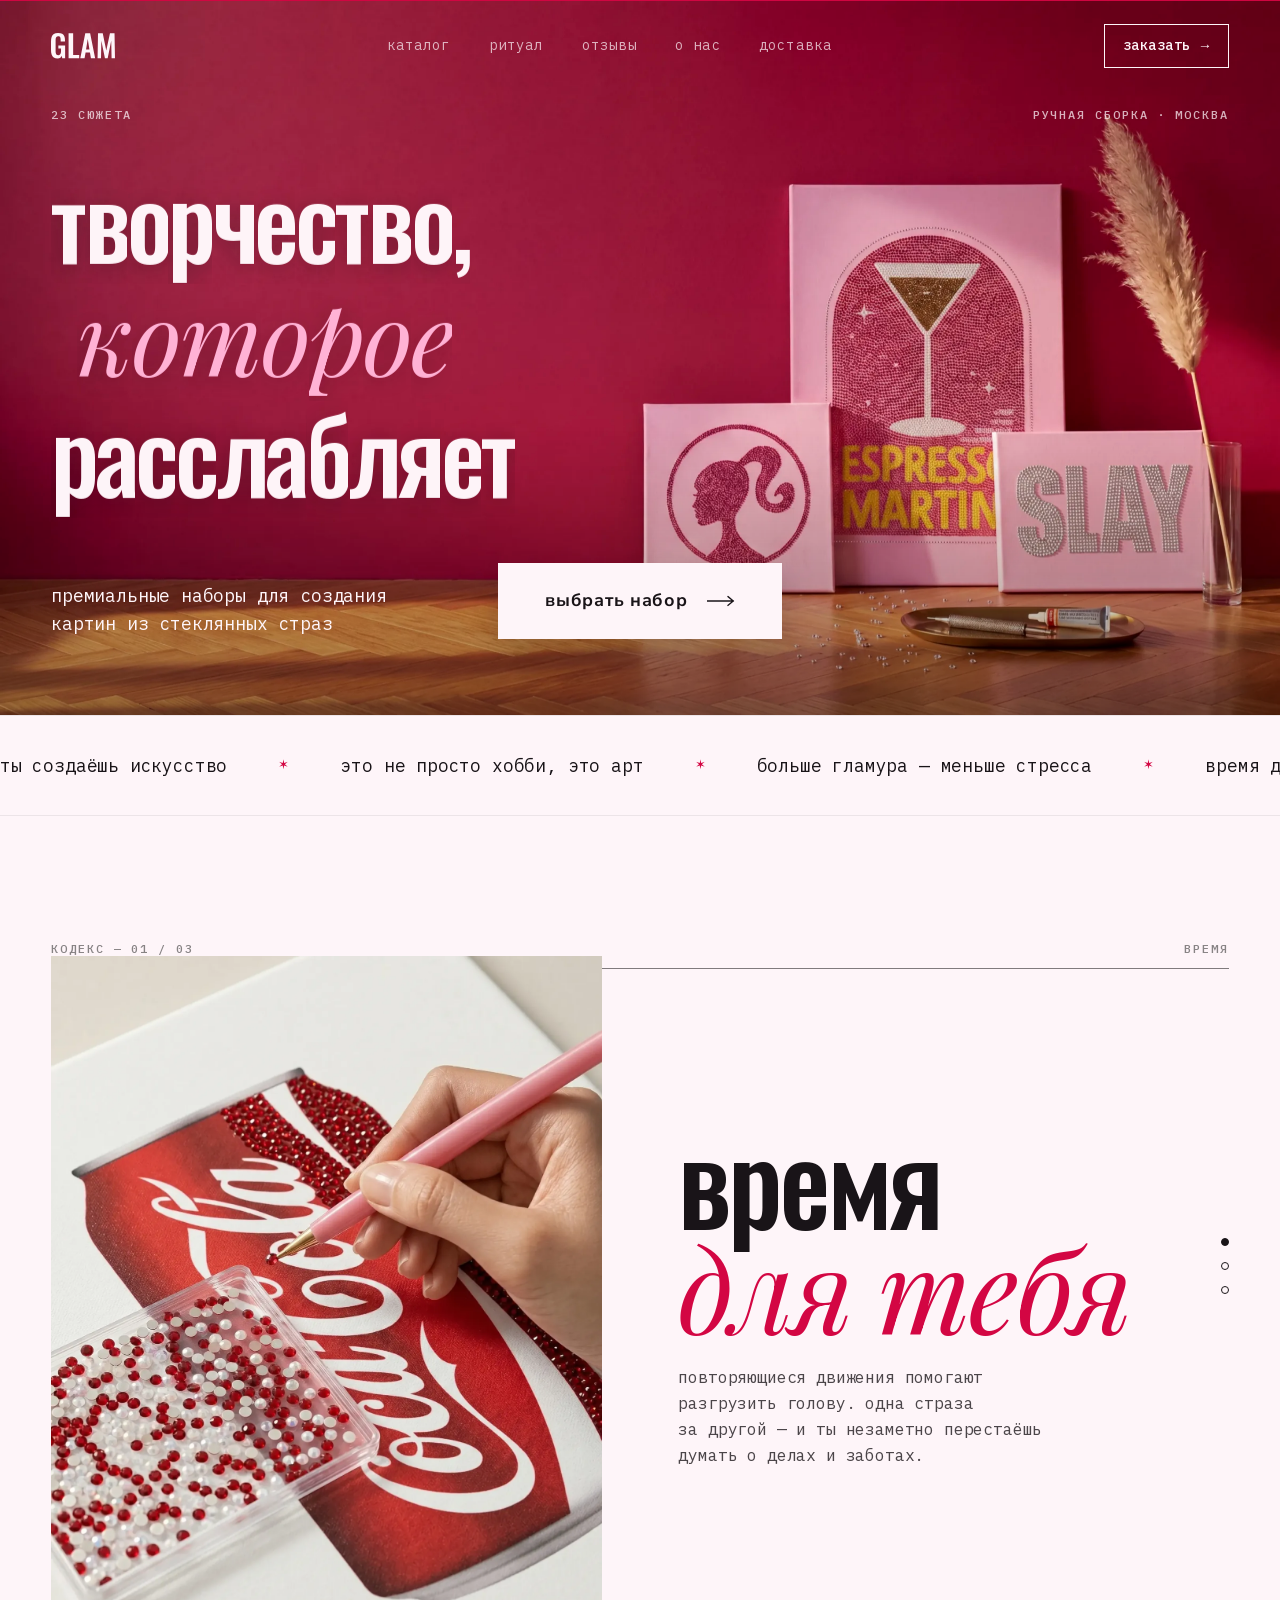
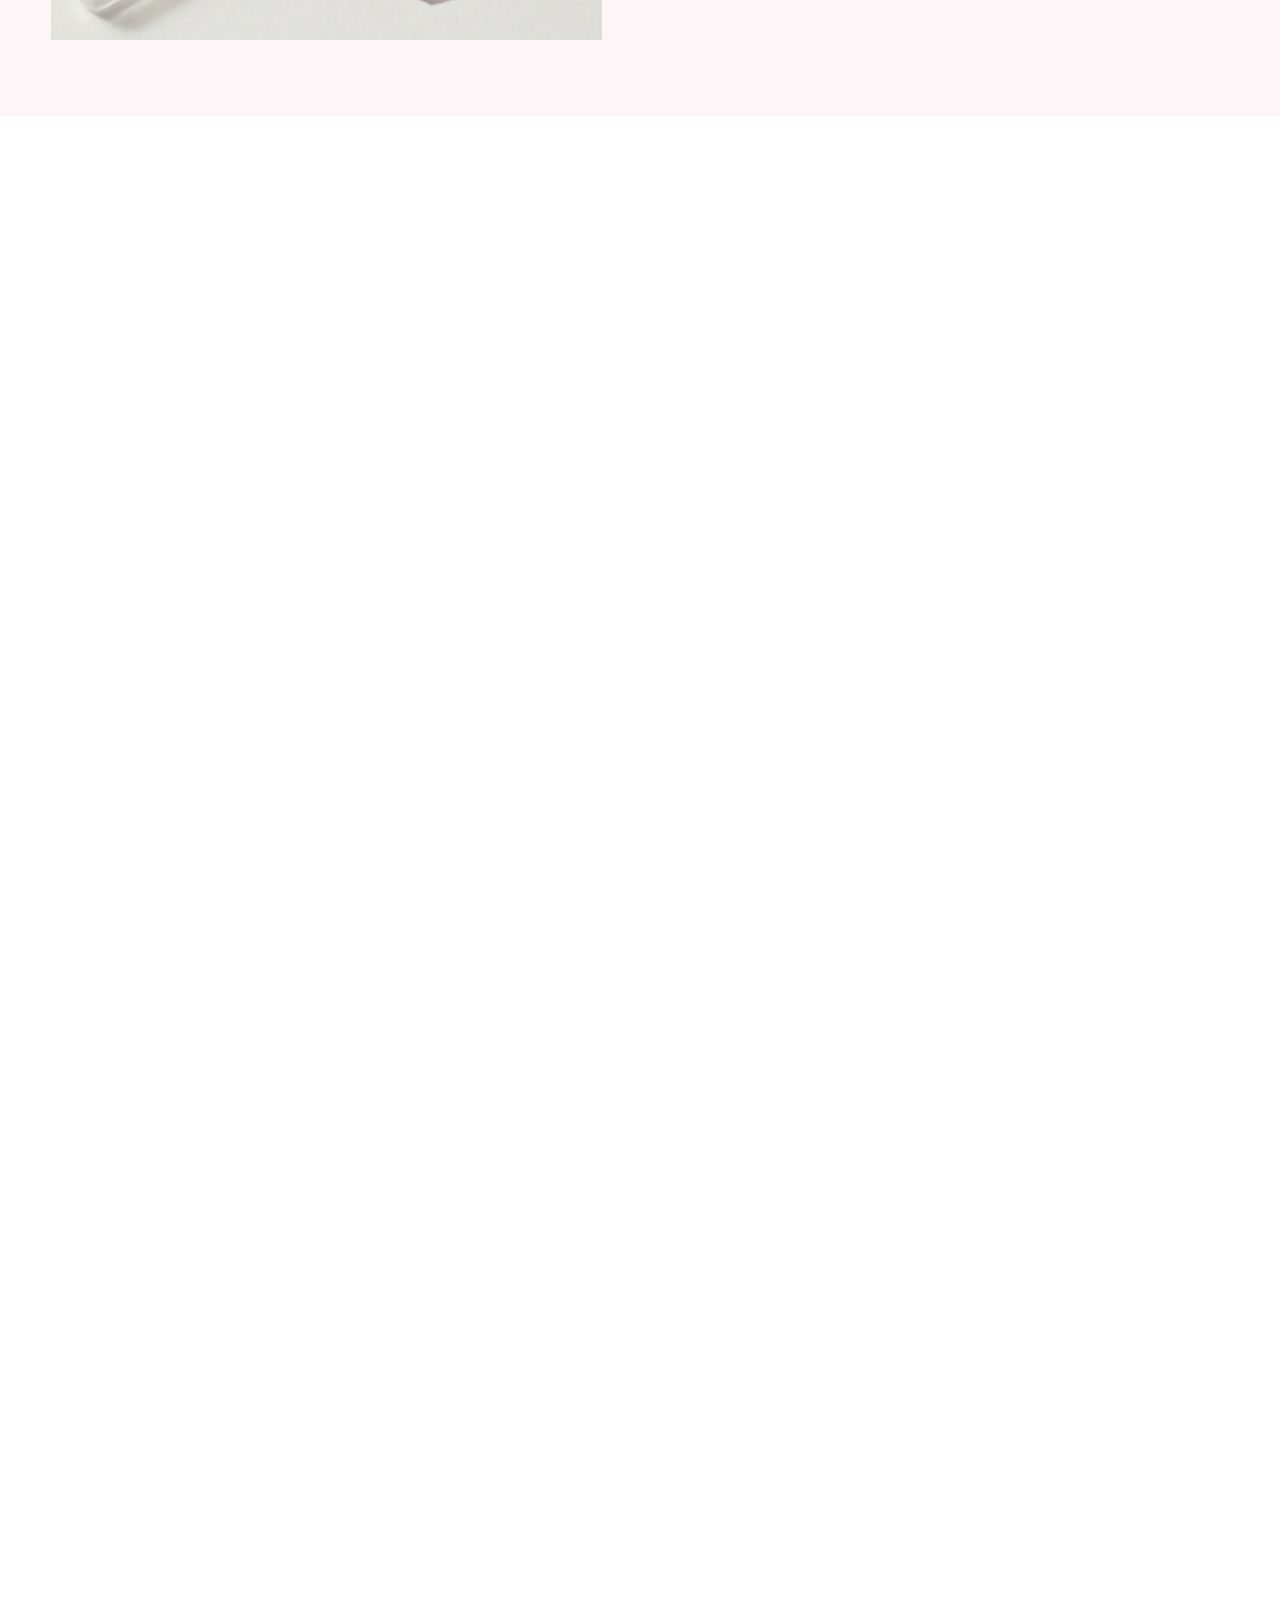
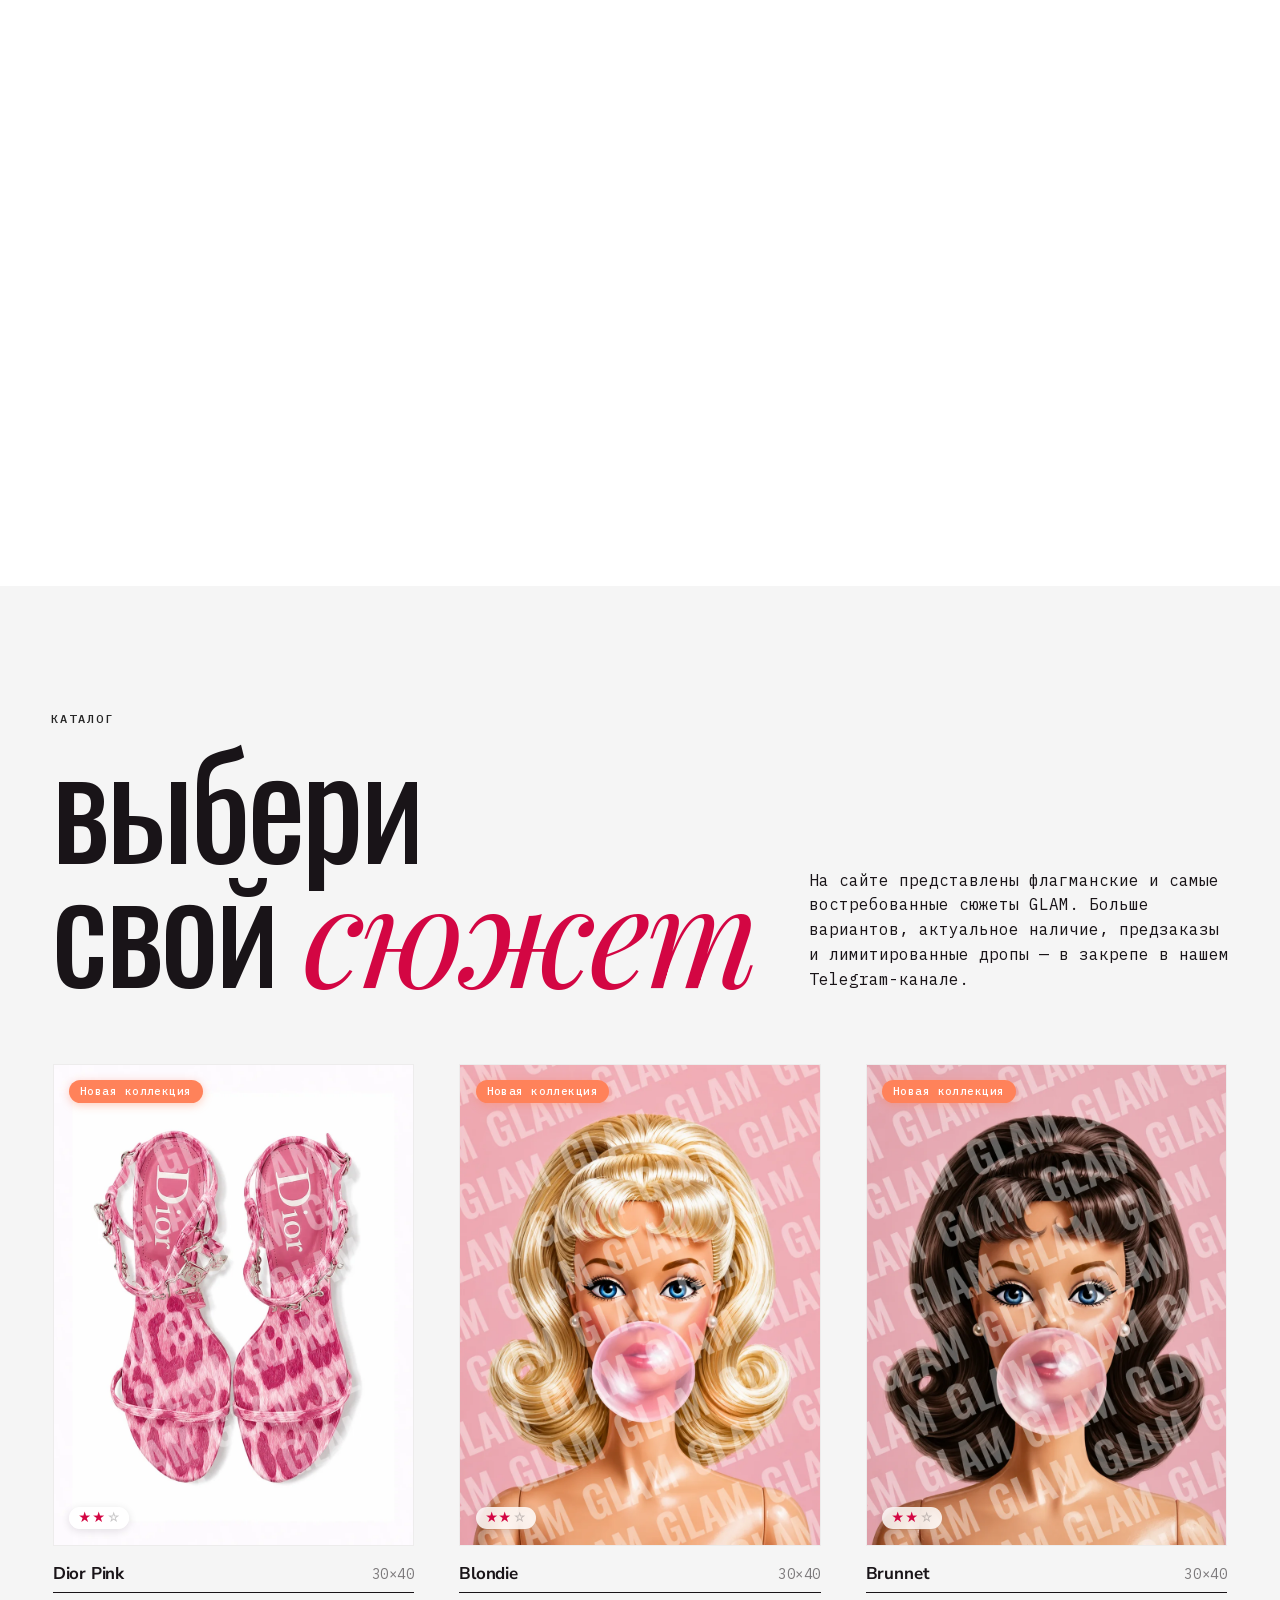
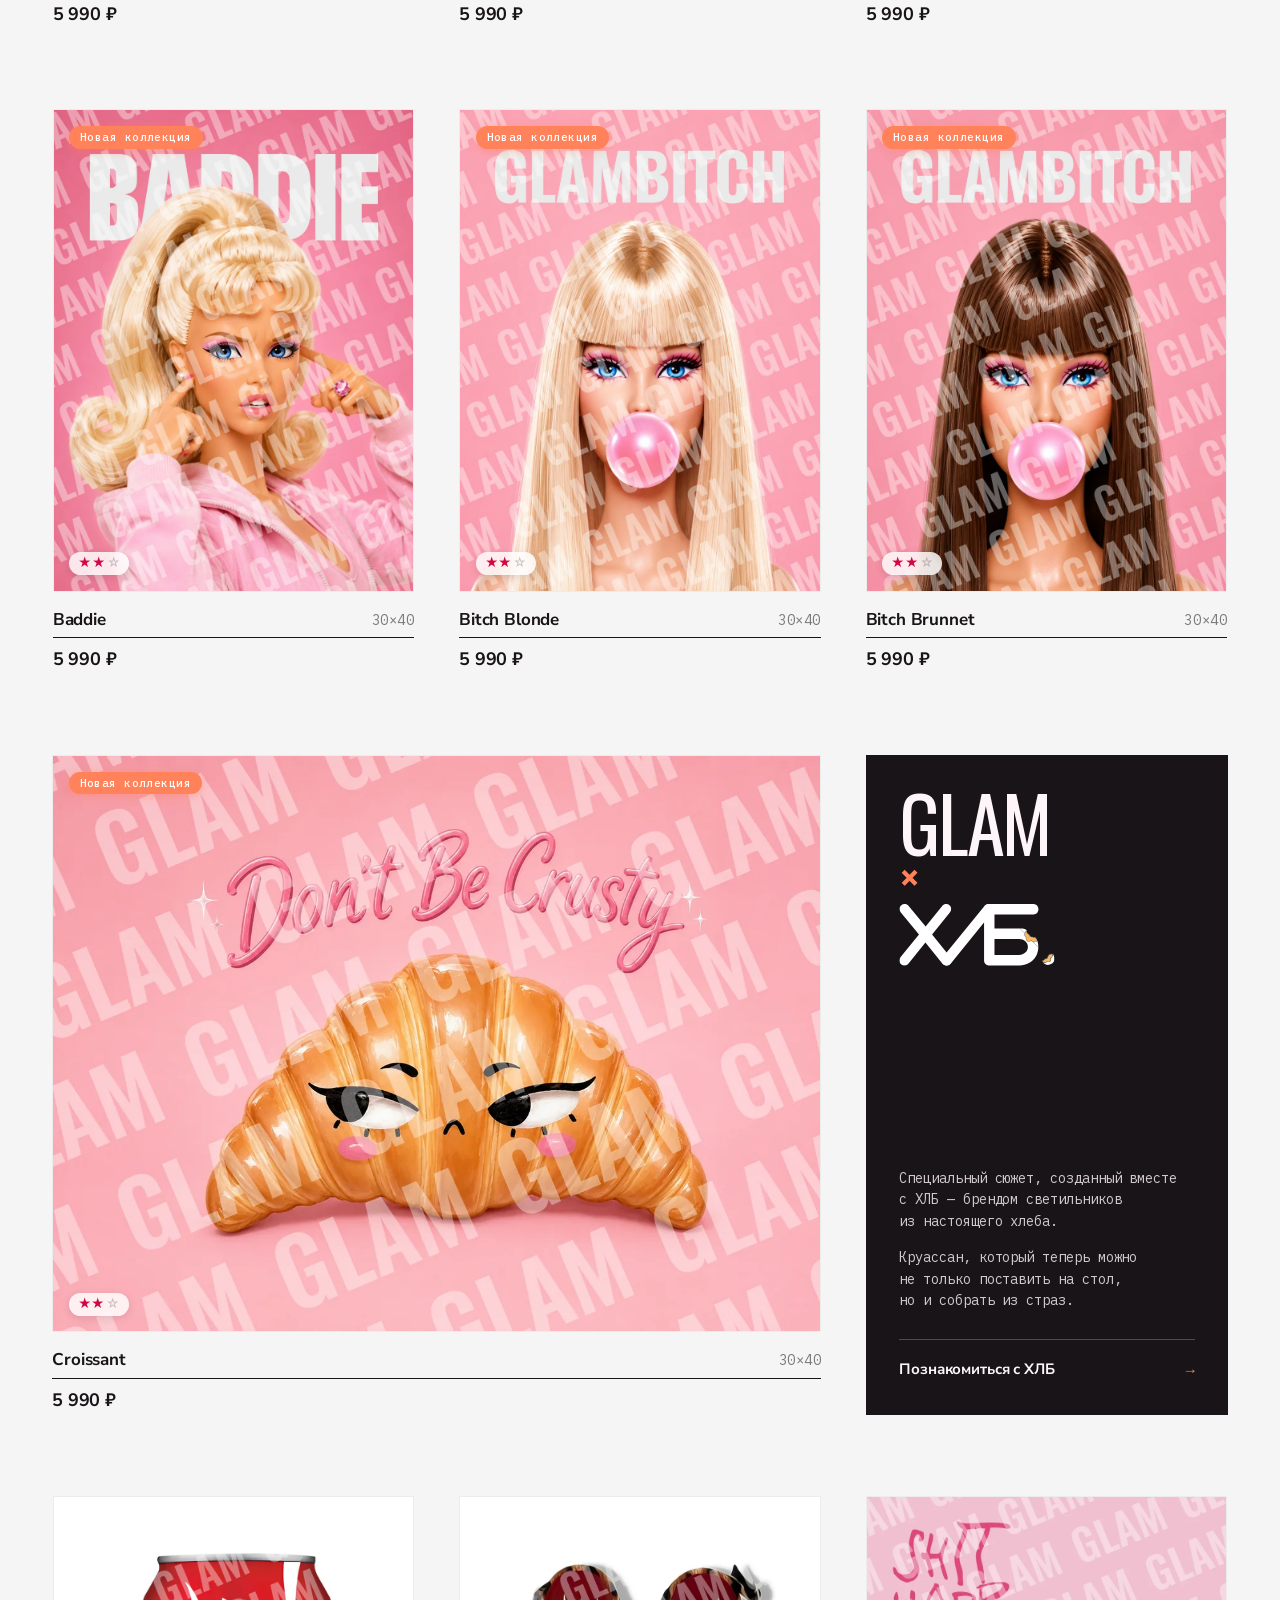
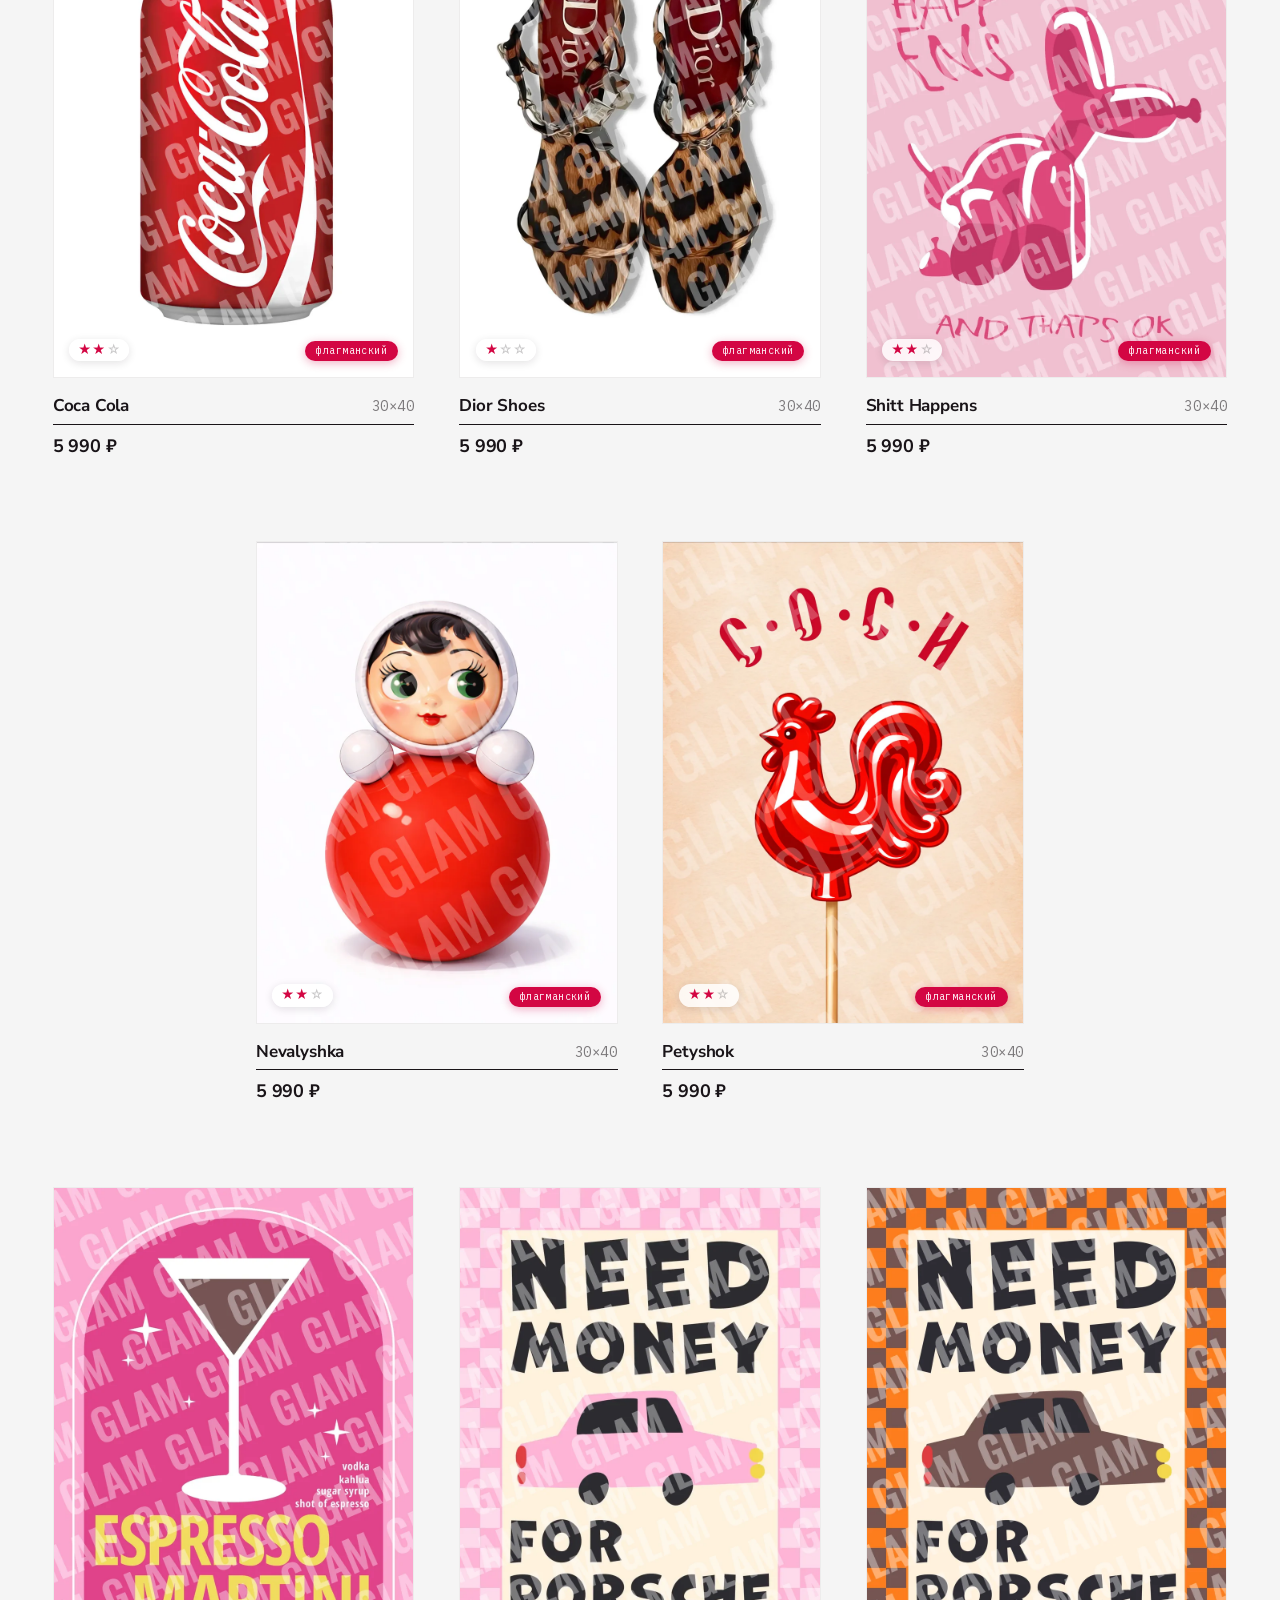
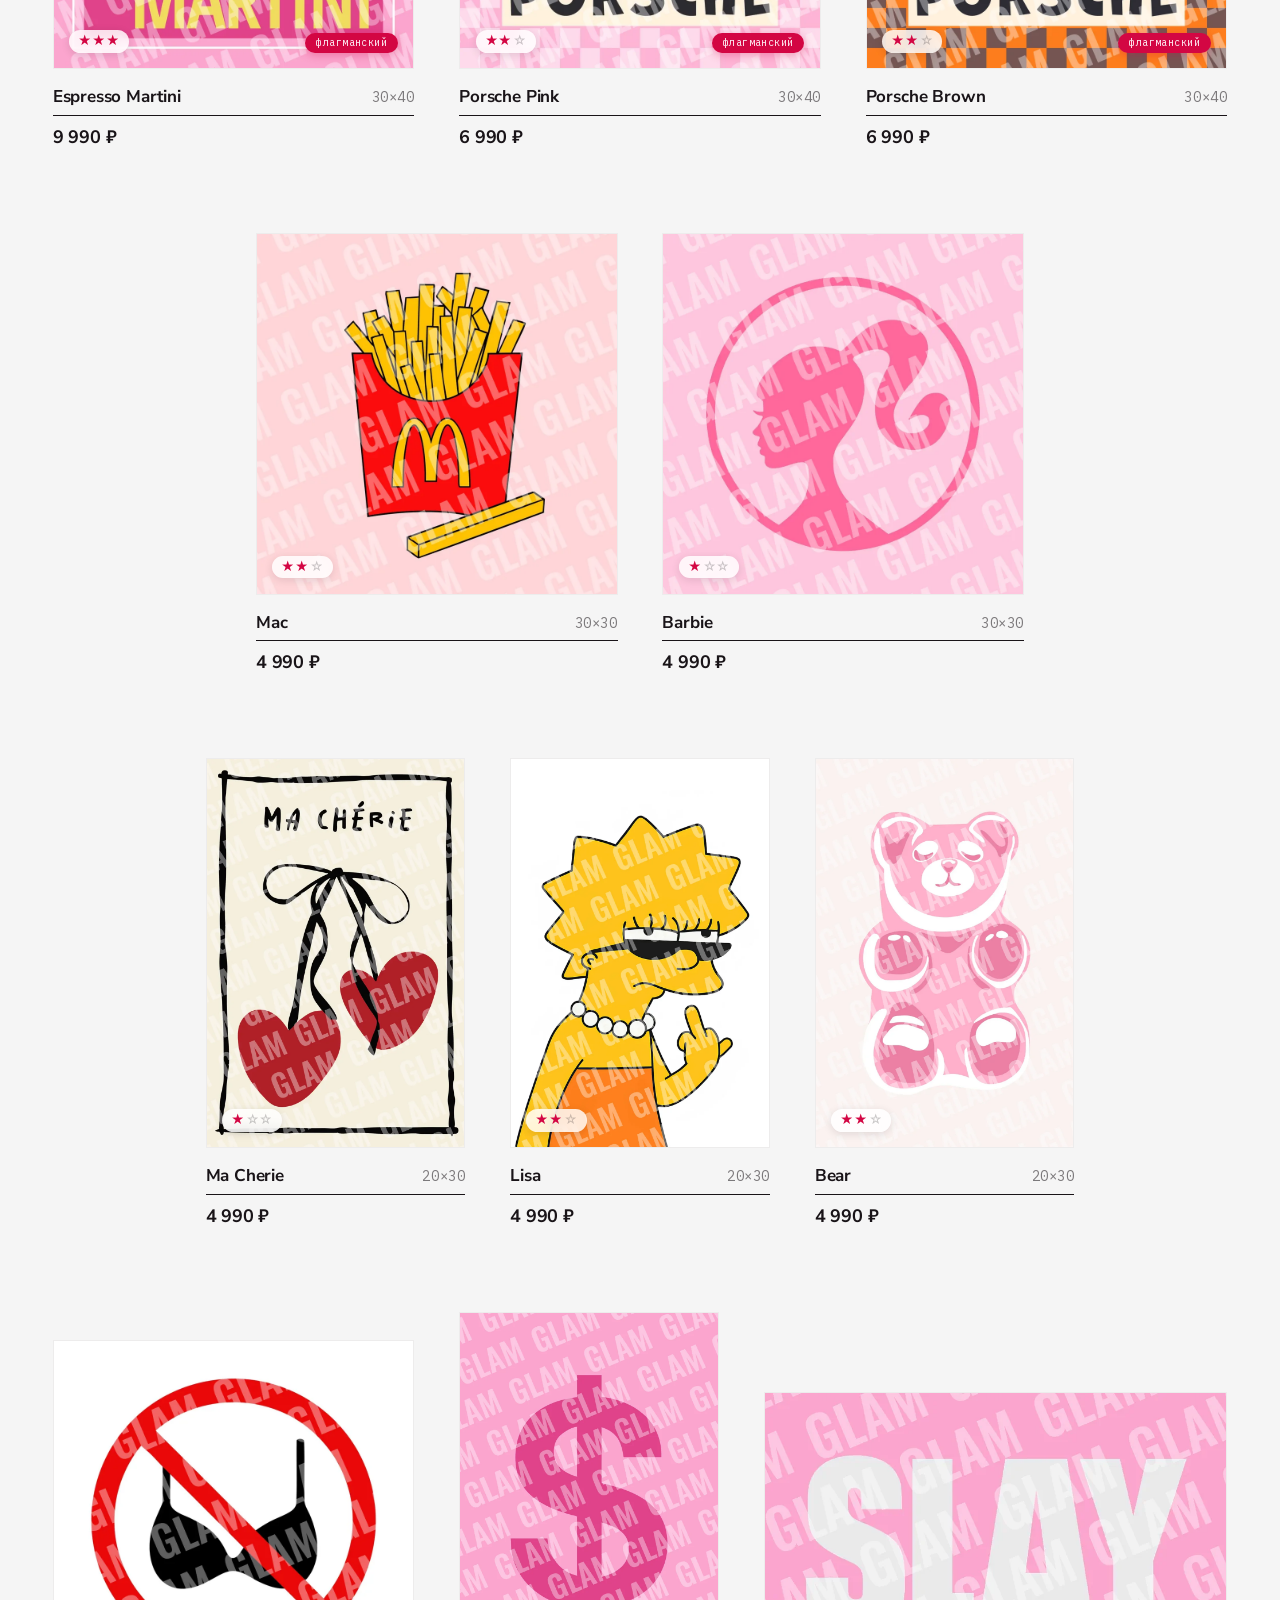
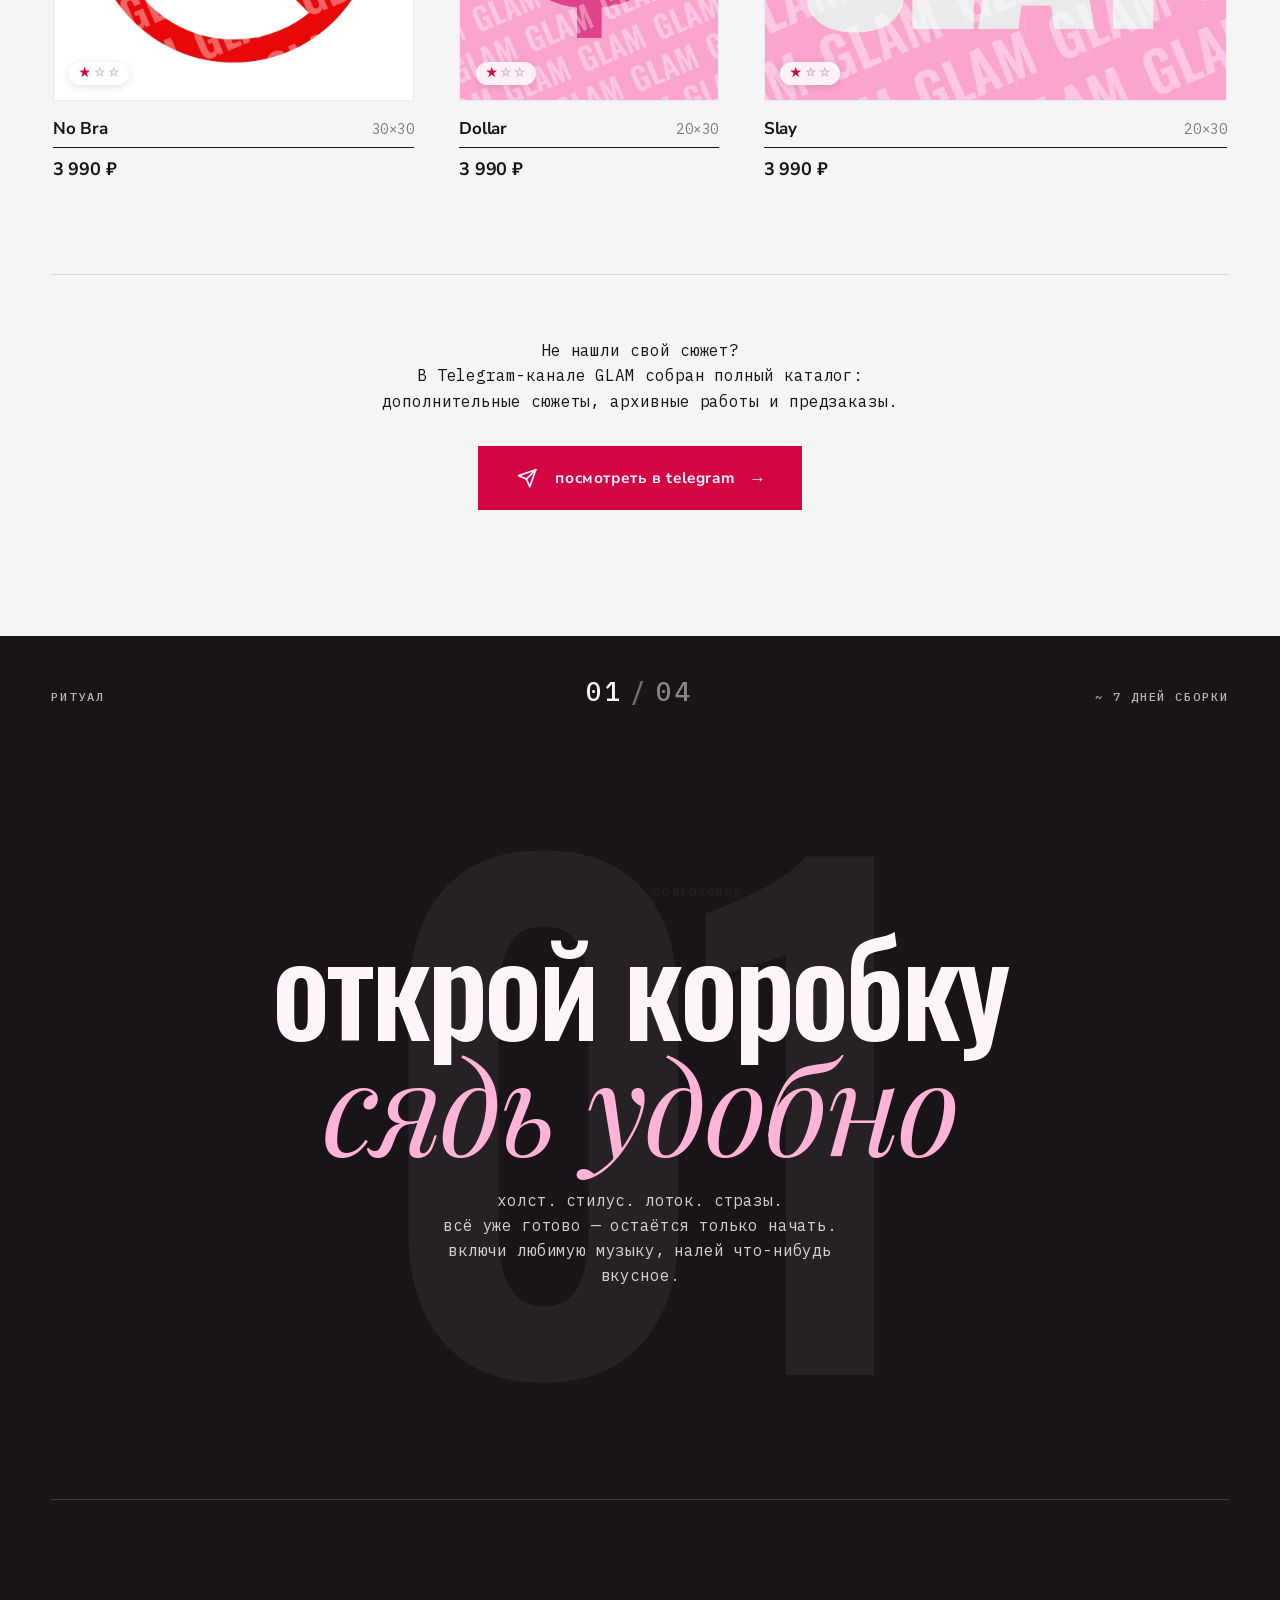
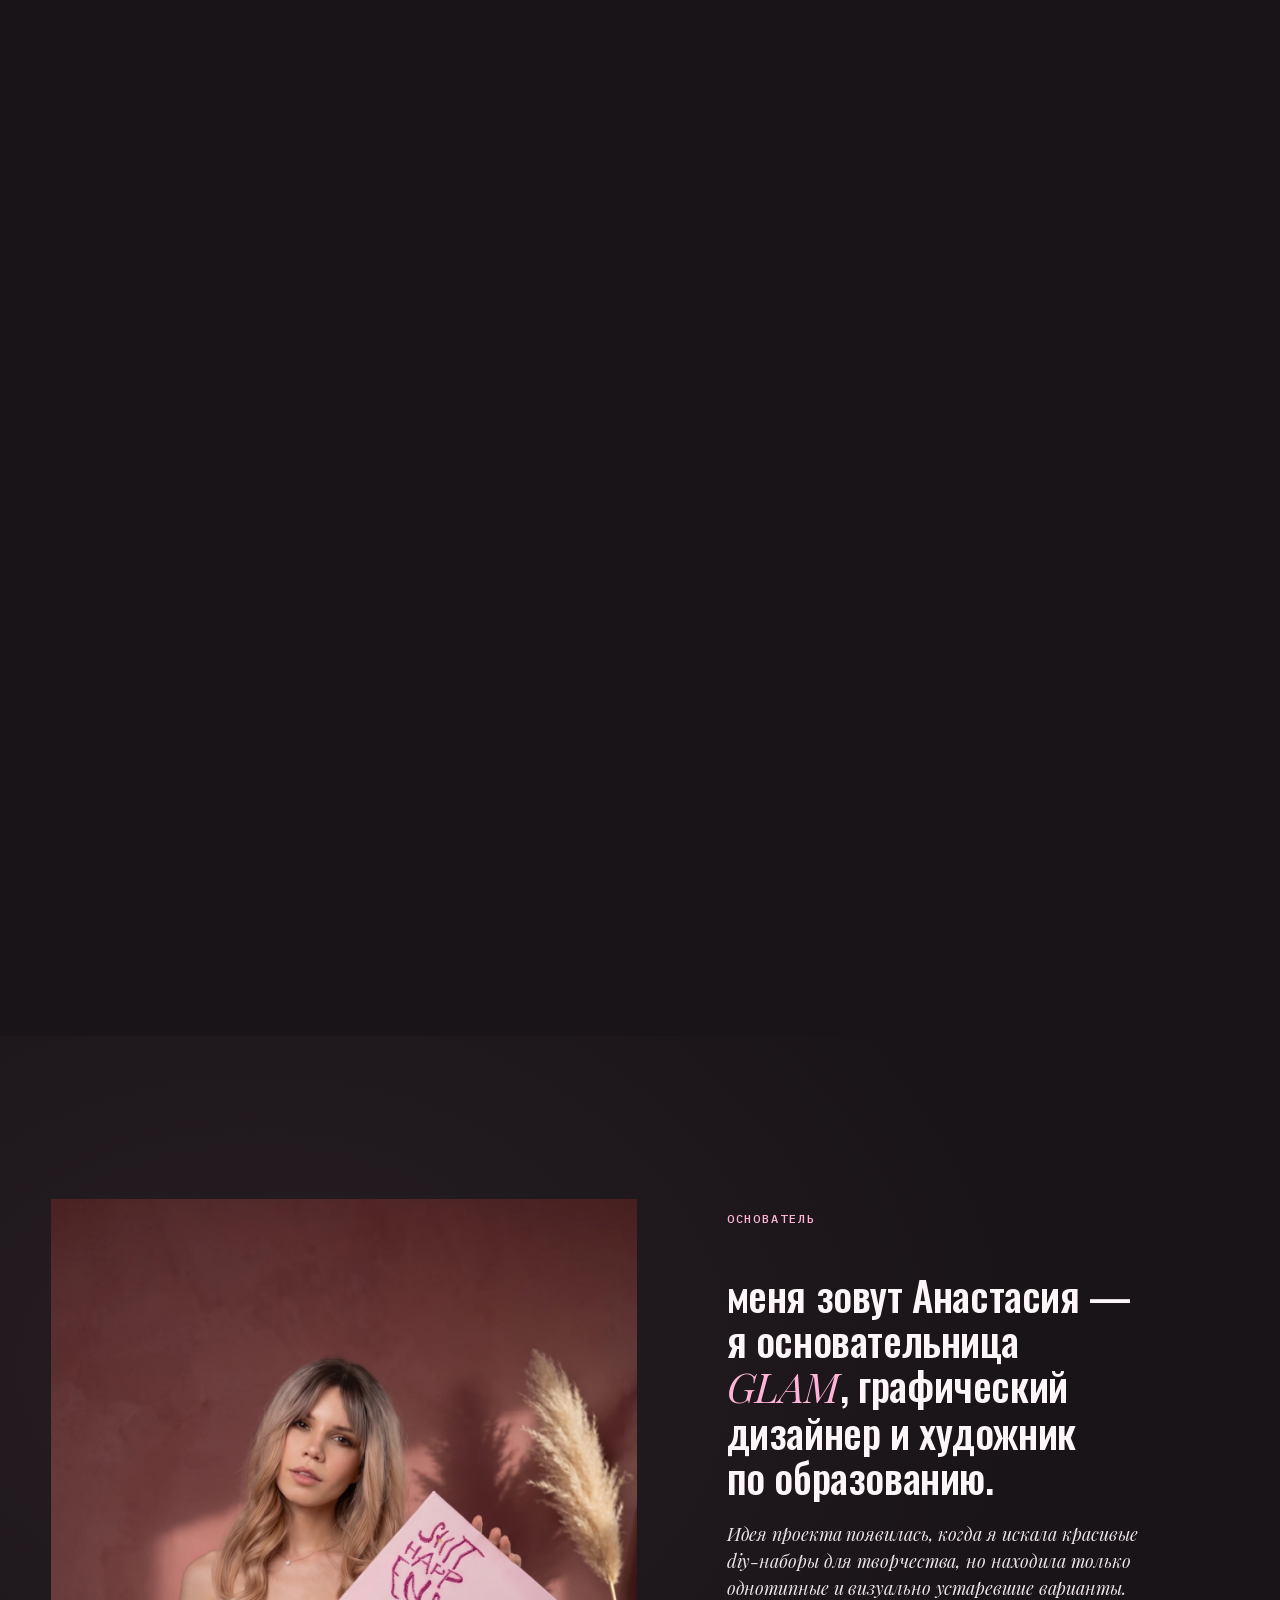
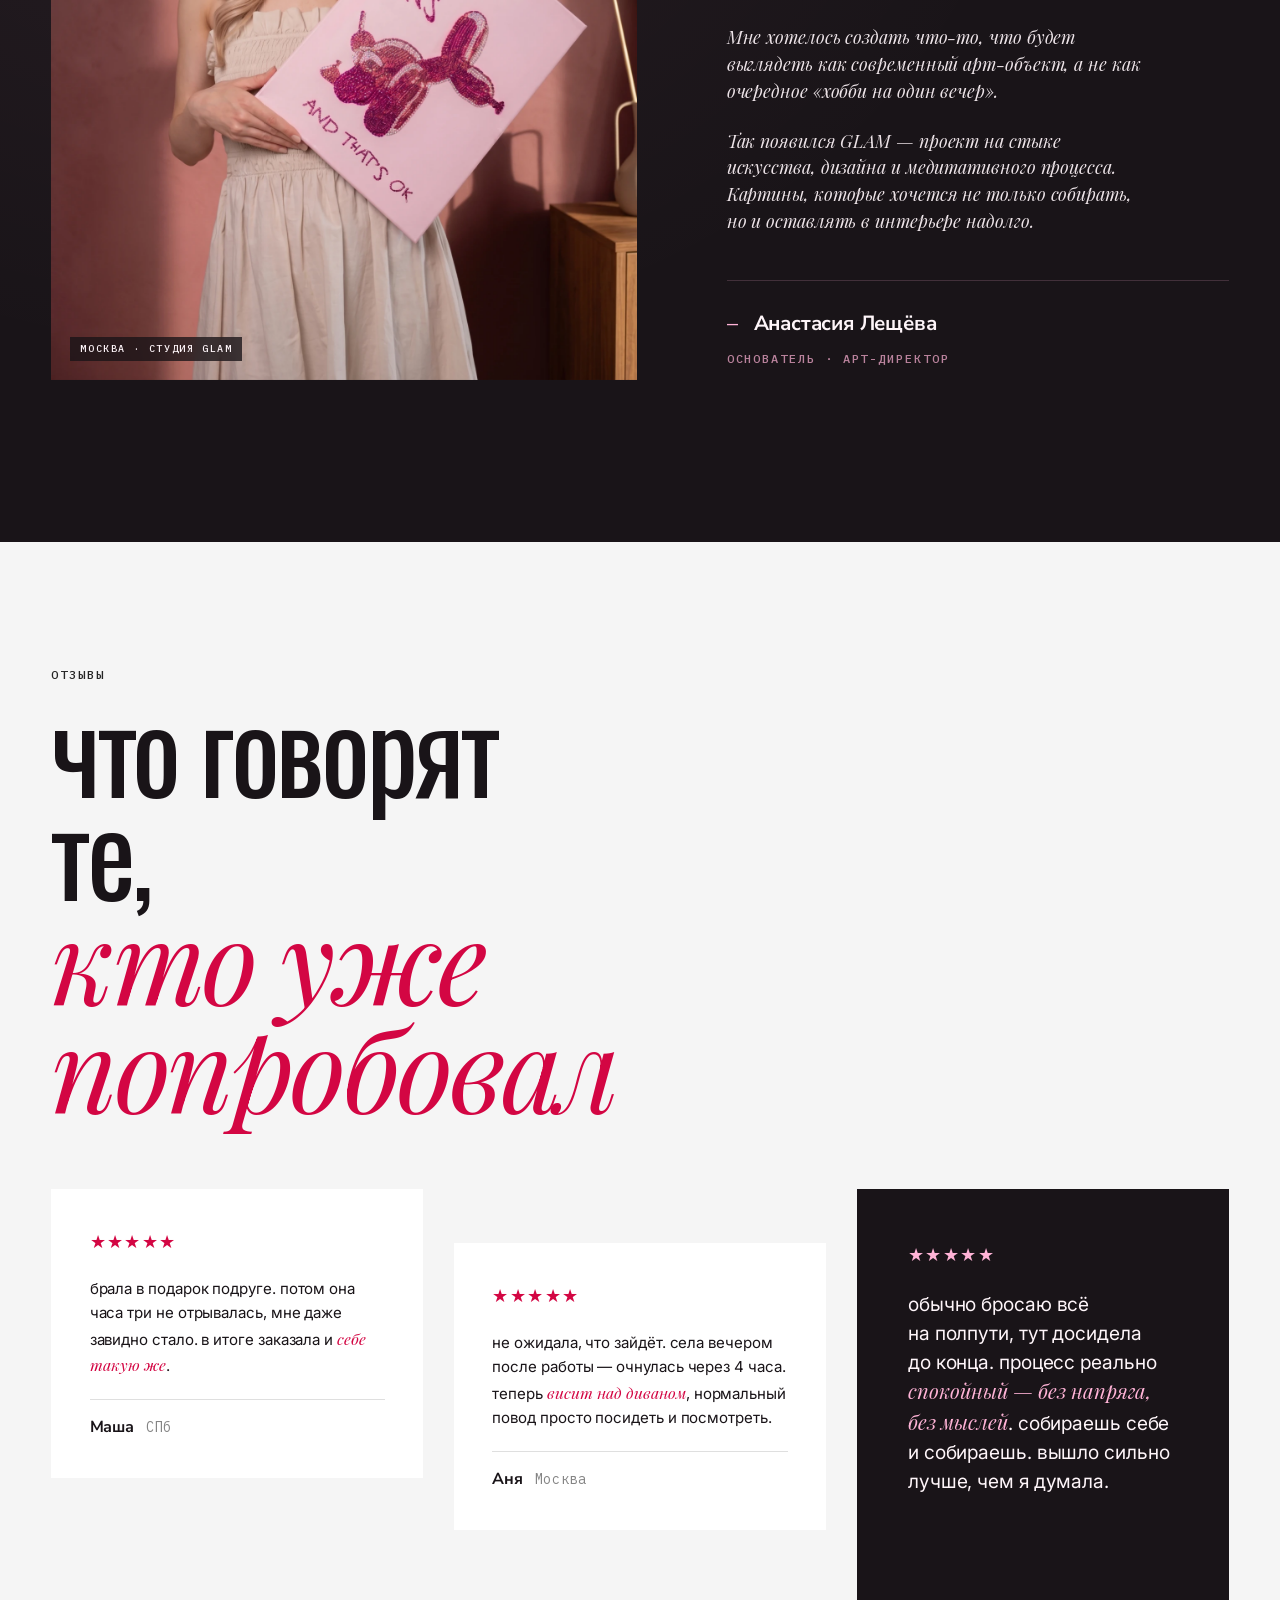
==== commit fb7b259e: "Коллаборация: логотип ХЛБ вместо слова Партнёр попросил писать ХЛБ и дал белый логотип (EPS). Логоти" ====
--- a/index.html
+++ b/index.html
@@ -216,9 +216,9 @@
       .nav { visibility: hidden; }
       html.is-ready .nav { visibility: visible; }
     </style>
-    <script type="module" crossorigin src="/assets/index-DyLORL9i.js"></script>
+    <script type="module" crossorigin src="/assets/index-B9w2ONqe.js"></script>
     <link rel="modulepreload" crossorigin href="/assets/gsap-xgxdCp6f.js">
-    <link rel="stylesheet" crossorigin href="/assets/style-Gq6-OERS.css">
+    <link rel="stylesheet" crossorigin href="/assets/style-speaCQ5Y.css">
   </head>
   <body>
     <a class="skip-link" href="#top">перейти к&nbsp;контенту</a>
--- a/assets/style-speaCQ5Y.css
+++ b/assets/style-speaCQ5Y.css
@@ -0,0 +1 @@
+:root{--glam-crimson: #D30643;--glam-crimson-deep: #CB0828;--glam-pink: #FFB3D6;--glam-pink-mid: #FFAED8;--glam-pink-light: #FED7EB;--glam-pink-pale: #FEF5F9;--glam-magenta: #E0448A;--glam-mauve: #C67D87;--glam-orange: #FF825A;--glam-black: #222222;--glam-near-black: #191418;--glam-dark: #252525;--glam-mid-gray: #C4C4C4;--glam-light-gray: #E1E1E1;--glam-off-white: #F5F5F5;--glam-white: #FFFFFF;--glam-mylar-base: #B8B8BA;--glam-mylar-shine: #E8E8EC;--glam-mylar-shadow: #6B6B6F;--glam-shadow-xs: 0 1px 2px rgba(0, 0, 0, .06);--glam-shadow-sm: 0 2px 8px rgba(0, 0, 0, .12);--glam-shadow-md: 0 4px 17px rgba(0, 0, 0, .25);--glam-shadow-card: 0 4px 4px rgba(0, 0, 0, .25);--glam-shadow-lg: 0 24px 48px rgba(34, 34, 34, .18);--color-bg-primary: var(--glam-white);--color-bg-brand: var(--glam-crimson);--color-bg-soft: var(--glam-pink-pale);--color-bg-muted: var(--glam-off-white);--color-bg-dark: var(--glam-near-black);--color-text-primary: var(--glam-black);--color-text-secondary: var(--glam-dark);--color-text-inverse: var(--glam-white);--color-text-brand: var(--glam-crimson);--color-text-accent: var(--glam-magenta);--color-text-pink: var(--glam-pink);--color-cta-bg: var(--glam-crimson);--color-cta-text: var(--glam-white);--color-cta-hover: var(--glam-crimson-deep);--color-link: var(--glam-crimson);--color-border: var(--glam-black);--color-border-subtle: var(--glam-light-gray);--color-divider: var(--glam-black);--color-price-bg: var(--glam-white);--color-price-text: var(--glam-black);--color-label-bg: var(--glam-pink);--color-label-text: var(--glam-black);--color-caption-bg: var(--glam-orange);--color-caption-text: var(--glam-white);--font-display: "Oswald", "Nunito Sans", sans-serif;--font-ui: "Nunito Sans", "Inter", sans-serif;--font-body: "Inter", "Nunito Sans", sans-serif;--font-mono: "IBM Plex Mono", "Consolas", "Courier New", monospace;--font-script: "Playfair Display", Georgia, serif;--text-xs: 12px;--text-sm: 14px;--text-base: 16px;--text-md: 18px;--text-lg: 24px;--text-xl: 32px;--text-2xl: 42px;--text-3xl: 60px;--text-4xl: 80px;--text-5xl: 100px;--text-fluid-h2: clamp(48px, 6vw + 1rem, 100px);--text-fluid-h1: clamp(72px, 12vw, 220px);--text-fluid-mega: clamp(96px, 18vw, 320px);--leading-tight: 1;--leading-snug: 1.1;--leading-normal: 1.4;--leading-loose: 1.6;--tracking-tightest: -.04em;--tracking-tighter: -.03em;--tracking-tight: -.01em;--tracking-normal: 0;--tracking-wide: .04em;--tracking-wider: .08em;--tracking-widest: .16em;--space-1: 4px;--space-2: 8px;--space-3: 12px;--space-4: 16px;--space-5: 24px;--space-6: 32px;--space-7: 48px;--space-8: 64px;--space-9: 80px;--space-10: 120px;--space-11: 160px;--space-12: 240px;--container-max: 1440px;--container-padding-x: clamp(20px, 4vw, 80px);--section-padding-y: clamp(80px, 12vh, 200px);--radius-none: 0px;--radius-sm: 4px;--radius-md: 8px;--radius-lg: 16px;--radius-pill: 999px;--border-thin: 1px;--border-mid: 2px;--border-thick: 4px;--ease-out: cubic-bezier(.16, 1, .3, 1);--ease-in-out: cubic-bezier(.45, 0, .55, 1);--ease-spring: cubic-bezier(.34, 1.56, .64, 1);--ease-magnetic: cubic-bezier(.22, 1, .36, 1);--duration-fast: .15s;--duration-base: .3s;--duration-slow: .6s;--duration-slower: 1.2s;--z-base: 1;--z-content: 10;--z-overlay: 50;--z-cursor: 900;--z-preloader: 1000}*,*:before,*:after{box-sizing:border-box}*{margin:0;padding:0}html{-webkit-text-size-adjust:100%;-webkit-font-smoothing:antialiased;-moz-osx-font-smoothing:grayscale;text-rendering:optimizeLegibility}html,body{height:100%}body{line-height:1.4}img,picture,video,canvas,svg{display:block;max-width:100%}input,button,textarea,select{font:inherit;color:inherit}button{background:none;border:none;cursor:pointer}a{color:inherit;text-decoration:none}ul,ol{list-style:none}p,h1,h2,h3,h4,h5,h6{overflow-wrap:break-word}#app,#root{isolation:isolate}@media(prefers-reduced-motion:reduce){*,*:before,*:after{animation-duration:.01ms!important;animation-iteration-count:1!important;transition-duration:.01ms!important;scroll-behavior:auto!important}[data-reveal]{opacity:1!important;transform:none!important;visibility:visible!important}}html{background:var(--color-bg-primary)}body{font-family:var(--font-body);font-size:var(--text-md);line-height:1.55;color:var(--color-text-primary);background:var(--color-bg-primary)}::-moz-selection{background:var(--glam-crimson);color:var(--glam-white)}::selection{background:var(--glam-crimson);color:var(--glam-white)}*:focus{outline:none}a:focus-visible,button:focus-visible,input:focus-visible,textarea:focus-visible,select:focus-visible,summary:focus-visible,[tabindex]:focus-visible{outline:2px solid var(--glam-crimson);outline-offset:4px;border-radius:2px}[data-theme=dark] a:focus-visible,[data-theme=dark] button:focus-visible,[data-theme=dark] summary:focus-visible,[data-theme=brand] a:focus-visible,[data-theme=brand] button:focus-visible,[data-theme=brand] input:focus-visible,.cta a:focus-visible,.cta button:focus-visible,.cta input:focus-visible,.footer a:focus-visible,.founder a:focus-visible,.pillar--02 *:focus-visible,.ritual__pin[data-active="01"] *:focus-visible,.ritual__pin[data-active="04"] *:focus-visible{outline-color:var(--glam-pink)}html{scroll-behavior:auto}.skip-link{position:absolute;left:-10000px;top:var(--space-3);background:var(--glam-near-black);color:var(--glam-pink-pale);padding:12px 18px;font-family:var(--font-mono);font-size:14px;letter-spacing:var(--tracking-wide);z-index:10001}.skip-link:focus-visible{left:var(--space-3);outline:none}.sr-only{position:absolute;width:1px;height:1px;padding:0;margin:-1px;overflow:hidden;clip:rect(0,0,0,0);white-space:nowrap;border:0}@media(hover:hover)and (pointer:fine){html,body,a,button,[data-cursor]{cursor:none}}.container{width:100%;max-width:var(--container-max);margin-inline:auto;padding-inline:var(--container-padding-x)}.section{padding-block:var(--section-padding-y)}.section--dark{background:var(--color-bg-dark);color:var(--color-text-inverse)}.section--brand{background:var(--color-bg-brand);color:var(--color-text-inverse)}.section--soft{background:var(--color-bg-soft)}.section--muted{background:var(--color-bg-muted)}.divider{border:none;border-top:var(--border-thick) solid var(--color-divider);width:100%}.t-mega{font-family:var(--font-display);font-weight:500;font-size:var(--text-fluid-mega);line-height:var(--leading-tight);letter-spacing:var(--tracking-tighter);text-transform:uppercase;color:var(--color-text-primary)}.t-h1{font-family:var(--font-display);font-weight:500;font-size:var(--text-fluid-h1);line-height:var(--leading-tight);letter-spacing:var(--tracking-tight);text-transform:uppercase;color:var(--color-text-primary)}.t-h2{font-family:var(--font-display);font-weight:500;font-size:var(--text-fluid-h2);line-height:var(--leading-snug);text-transform:uppercase;color:var(--color-text-primary)}.t-h3{font-family:var(--font-ui);font-weight:700;font-size:var(--text-2xl);line-height:var(--leading-snug);color:var(--color-text-primary)}.t-h4{font-family:var(--font-ui);font-weight:700;font-size:var(--text-xl);line-height:1.2;color:var(--color-text-primary)}.t-body-lg{font-family:var(--font-body);font-weight:400;font-size:var(--text-lg);line-height:1.5;color:var(--color-text-primary)}.t-body{font-family:var(--font-body);font-weight:400;font-size:var(--text-md);line-height:1.55;color:var(--color-text-primary)}.t-body-sm{font-family:var(--font-body);font-weight:400;font-size:var(--text-sm);line-height:1.5;color:var(--color-text-secondary)}.t-caption{font-family:var(--font-body);font-weight:500;font-size:var(--text-xs);line-height:1.4;letter-spacing:var(--tracking-wider);text-transform:uppercase;color:var(--color-text-secondary)}.t-mono-xl{font-family:var(--font-mono);font-weight:400;font-size:var(--text-xl);line-height:var(--leading-snug);letter-spacing:var(--tracking-tight);color:var(--color-text-primary)}.t-mono{font-family:var(--font-mono);font-weight:400;font-size:var(--text-md);line-height:1.5;letter-spacing:var(--tracking-tight);color:var(--color-text-primary)}.t-mono-sm{font-family:var(--font-mono);font-weight:400;font-size:var(--text-sm);line-height:1.5;letter-spacing:var(--tracking-normal);color:var(--color-text-primary)}.t-eyebrow{font-family:var(--font-mono);font-weight:500;font-size:var(--text-xs);line-height:1.2;letter-spacing:var(--tracking-widest);text-transform:uppercase;color:var(--color-text-secondary)}.t-script{font-family:var(--font-script);font-style:italic;font-weight:400;font-size:var(--text-3xl);line-height:1.2;color:var(--color-text-brand)}.t-price{font-family:var(--font-ui);font-weight:700;font-size:var(--text-3xl);line-height:1;color:var(--color-text-primary)}.t-on-dark{color:var(--color-text-inverse)}.t-on-brand{color:var(--color-text-pink)}.t-brand{color:var(--color-text-brand)}.t-balance{text-wrap:balance}.t-pretty{text-wrap:pretty}.preloader{position:fixed;inset:0;z-index:var(--z-preloader);pointer-events:none}.preloader__curtain{position:absolute;inset:0;background:var(--glam-crimson);transform-origin:top center;will-change:transform}.preloader__inner{position:absolute;inset:0;display:flex;flex-direction:column;align-items:center;justify-content:center;gap:var(--space-5);color:var(--glam-pink)}.preloader__wordmark{display:flex;gap:.04em;overflow:hidden;line-height:.9}.preloader__word{display:inline-block;font-family:var(--font-display);font-weight:500;font-size:clamp(96px,16vw,240px);letter-spacing:-.02em;text-transform:uppercase;will-change:transform}.preloader__counter{letter-spacing:var(--tracking-widest)}.preloader__counter .t-eyebrow{color:var(--glam-pink)}html.is-ready .preloader{display:none}.nav{position:fixed;top:0;left:0;right:0;z-index:var(--z-overlay);padding-block:var(--space-5);transition:transform .6s var(--ease-out),background .4s var(--ease-out),color .4s var(--ease-out),padding .4s var(--ease-out);color:var(--glam-pink-pale);mix-blend-mode:normal}.nav__inner{display:grid;grid-template-columns:auto 1fr auto;gap:var(--space-6);align-items:center}.nav__brand{display:inline-flex;align-items:center;color:inherit}.nav__logo{width:64px;height:auto;color:currentColor}.nav__menu{justify-self:center;display:flex;gap:clamp(20px,3vw,48px);font-family:var(--font-mono);font-weight:400;font-size:var(--text-sm);letter-spacing:var(--tracking-wider);text-transform:lowercase}.nav__menu a{position:relative;padding-block:4px;transition:opacity .25s var(--ease-out);opacity:.7}.nav__menu a:after{content:"";position:absolute;left:0;bottom:0;width:100%;height:1px;background:currentColor;transform:scaleX(0);transform-origin:right center;transition:transform .45s var(--ease-out)}.nav__menu a:hover{opacity:1}.nav__menu a:hover:after{transform:scaleX(1);transform-origin:left center}.nav__cta{display:inline-flex;align-items:center;gap:.7em;padding:10px 18px;border:1px solid currentColor;font-family:var(--font-mono);font-size:var(--text-sm);font-weight:500;letter-spacing:var(--tracking-wide);text-transform:lowercase;transition:background .3s var(--ease-out),color .3s var(--ease-out)}.nav__cta:hover{background:var(--glam-crimson);color:var(--glam-pink-pale);border-color:var(--glam-crimson)}.nav__burger{display:none;width:40px;height:40px;position:relative;background:transparent;border:none;cursor:pointer;padding:0;margin-left:auto;color:inherit}.nav__burger span{display:block;width:22px;height:1.5px;background:currentColor;margin:5px auto;transition:transform .35s var(--ease-out),opacity .25s var(--ease-out);transform-origin:center center}.nav__burger--open span:nth-child(1){transform:translateY(7px) rotate(45deg)}.nav__burger--open span:nth-child(2){opacity:0}.nav__burger--open span:nth-child(3){transform:translateY(-6px) rotate(-45deg)}@media(max-width:720px){.nav__inner{grid-template-columns:auto 1fr auto;gap:var(--space-3)}.nav__menu,.nav__cta{display:none}.nav__burger{display:block;justify-self:end}.nav__logo{width:48px}}.mobile-menu{position:fixed;inset:0;z-index:999;background:var(--glam-crimson);color:var(--glam-pink-pale);opacity:0;visibility:hidden;pointer-events:none;overflow-y:auto}.mobile-menu[aria-hidden=false]{visibility:visible;pointer-events:auto}html.is-menu-open{overflow:hidden}.mobile-menu__inner{min-height:100%;padding:clamp(80px,14vh,140px) clamp(28px,6vw,64px) clamp(32px,6vh,64px);display:flex;flex-direction:column;justify-content:space-between;gap:var(--space-7)}.mobile-menu__nav{display:flex;flex-direction:column;gap:clamp(4px,1vh,10px)}.mobile-menu__nav a{display:flex;align-items:baseline;justify-content:space-between;gap:var(--space-4);padding-block:clamp(14px,2vh,22px);font-family:var(--font-display);font-weight:400;font-size:clamp(40px,11vw,80px);line-height:1;letter-spacing:var(--tracking-tighter);color:var(--glam-pink-pale);border-bottom:1px solid rgba(255,179,214,.18);transition:color .3s var(--ease-out),padding .3s var(--ease-out)}.mobile-menu__nav a span{font-family:var(--font-mono);font-size:14px;letter-spacing:var(--tracking-wide);opacity:.7}.mobile-menu__nav a:hover,.mobile-menu__nav a:focus-visible{color:var(--glam-pink);padding-left:8px}.mobile-menu__foot{display:flex;flex-direction:column;gap:var(--space-5);padding-top:var(--space-6);border-top:1px solid rgba(255,179,214,.16)}.mobile-menu__cta{display:inline-flex;align-items:center;gap:var(--space-3);align-self:flex-start;padding:16px 28px;background:var(--glam-pink-pale);color:var(--glam-near-black);font-family:var(--font-ui);font-weight:700;font-size:16px;letter-spacing:var(--tracking-wide);text-transform:lowercase}.mobile-menu__sub{color:var(--glam-pink);opacity:.75;letter-spacing:var(--tracking-tight);line-height:1.5}.nav--floating{padding-block:var(--space-3);background:#191418b8;backdrop-filter:blur(12px) saturate(120%);-webkit-backdrop-filter:blur(12px) saturate(120%)}.nav--hidden{transform:translateY(-110%)}.nav[data-theme=light]{color:var(--glam-near-black)}.nav[data-theme=light].nav--floating{background:#ffffffdb}.nav[data-theme=brand]{color:var(--glam-pink-pale)}.nav[data-theme=brand].nav--floating{background:#d30643eb}.cursor{position:fixed;top:0;left:0;width:0;height:0;z-index:var(--z-cursor);pointer-events:none;opacity:0;transition:opacity .2s ease;will-change:transform;mix-blend-mode:difference}.cursor--visible{opacity:1}.cursor__ring{position:absolute;top:-14px;left:-14px;width:28px;height:28px;border:1px solid var(--glam-white);border-radius:50%;transition:transform .35s var(--ease-out),opacity .25s var(--ease-out)}.cursor__dot{position:absolute;top:-2px;left:-2px;width:4px;height:4px;background:var(--glam-white);border-radius:50%}.cursor__label{position:absolute;top:18px;left:18px;font-family:var(--font-mono);font-size:11px;letter-spacing:.08em;text-transform:lowercase;color:var(--glam-white);white-space:nowrap;opacity:0;transform:translateY(-4px);transition:opacity .25s var(--ease-out),transform .4s var(--ease-out)}.cursor[data-state=hover] .cursor__ring{transform:scale(2.4)}.cursor[data-state=hover] .cursor__label{opacity:1;transform:translateY(0)}.cursor[data-state=text] .cursor__ring{transform:scale(.5);opacity:.7}@media(hover:none),(pointer:coarse){.cursor{display:none}html,body,a,button{cursor:auto}}.hero{position:relative;min-height:100vh;min-height:100dvh;background:var(--glam-crimson);color:var(--glam-pink-pale);overflow:hidden;isolation:isolate}.hero__media{position:absolute;inset:0;z-index:0}.hero__bg{width:100%;height:100%;-o-object-fit:cover;object-fit:cover;-o-object-position:center center;object-position:center center;filter:saturate(1.05) contrast(1.02);transform:scale(1.04);transform-origin:center center;will-change:transform}.hero__vignette{position:absolute;inset:0;background:linear-gradient(to bottom,#0000 60%,#00000059);z-index:1;pointer-events:none}.hero__grid{position:relative;z-index:2;min-height:100vh;min-height:100dvh;display:grid;grid-template-rows:auto 1fr auto;padding-block:clamp(96px,12vh,160px);gap:clamp(40px,5vh,80px)}.hero__meta{display:flex;align-items:flex-start;justify-content:space-between;gap:var(--space-5);color:var(--glam-pink-pale);opacity:.85}.hero__meta .t-eyebrow{color:inherit}.hero__title{align-self:end;font-family:var(--font-display);font-weight:500;font-size:clamp(72px,13vw,220px);line-height:.88;letter-spacing:-.045em;text-transform:none;color:var(--glam-pink-pale);text-shadow:0 4px 24px rgba(25,20,24,.28)}.hero__title-line{display:block;position:relative}.hero__char-wrap{display:inline-block;overflow:hidden;vertical-align:top;line-height:1;padding-bottom:.14em}.hero__char-wrap>.char{display:inline-block;will-change:transform}.hero--reveal .hero__char-wrap>.char{animation:hero-char-reveal 1.05s cubic-bezier(.16,1,.3,1) backwards;animation-delay:var(--char-delay, 0s)}@keyframes hero-char-reveal{0%{transform:translateY(105%)}to{transform:translateY(0)}}@media(prefers-reduced-motion:reduce){.hero--reveal .hero__char-wrap>.char{animation:none}}.hero__title-line[data-line="02"]{padding-left:3vw;color:var(--glam-pink);font-style:italic;font-family:var(--font-script);font-weight:400;letter-spacing:-.02em}.hero__title-line[data-line="03"]{padding-left:5vw}.hero__foot{display:grid;grid-template-columns:1fr auto 1fr;align-items:end;gap:var(--space-7)}.hero__foot .hero__sub{grid-column:1}.hero__foot .hero__cta{grid-column:2;justify-self:center}.hero__sub{max-width:38ch;color:var(--glam-pink-pale);opacity:.85;font-size:var(--text-md);line-height:1.6}.hero__cta{display:inline-flex;align-items:center;gap:clamp(14px,1.5vw,24px);font-family:var(--font-ui);font-weight:700;font-size:clamp(16px,1.4vw,22px);letter-spacing:var(--tracking-wide);text-transform:lowercase;background:var(--glam-pink-pale);color:var(--glam-near-black);padding:clamp(22px,2.6vh,30px) clamp(36px,3.6vw,56px);border:1px solid var(--glam-pink-pale);box-shadow:0 12px 32px #1914182e;transition:background .4s var(--ease-out),color .4s var(--ease-out),transform .4s var(--ease-out),box-shadow .4s var(--ease-out)}.hero__cta:hover{background:var(--glam-near-black);color:var(--glam-pink-pale);border-color:var(--glam-near-black);transform:translateY(-2px);box-shadow:0 18px 40px #19141847}.hero__cta-arrow{display:inline-flex;width:28px;height:12px;transition:transform .45s var(--ease-out)}.hero__cta-arrow svg{width:100%;height:100%}.hero__cta:hover .hero__cta-arrow{transform:translate(8px)}@media(min-width:1025px){.hero{min-height:0;aspect-ratio:3000 / 1675}.hero__grid{min-height:0;height:100%}.hero__title{align-self:center;font-size:clamp(64px,8vw,120px);line-height:.9;max-width:46%}.hero__title-line{white-space:nowrap}.hero__title-line[data-line="02"]{padding-left:2vw}.hero__title-line[data-line="03"]{padding-left:0}}@media(max-width:720px){.hero__grid{padding-block:clamp(120px,16vh,180px) clamp(64px,10vh,100px);gap:clamp(28px,4vh,56px)}.hero__title{font-size:clamp(48px,13vw,84px);line-height:.94;letter-spacing:-.035em;max-width:min(80vw,440px)}.hero__title-line[data-line="02"]{padding-left:4vw}.hero__title-line[data-line="03"]{padding-left:0}.hero__meta{flex-direction:column;align-items:flex-start;gap:var(--space-2)}.hero__meta .t-eyebrow{font-size:10px}.hero__sub{font-size:var(--text-sm)}.hero__foot{grid-template-columns:1fr;gap:var(--space-5)}.hero__foot .hero__sub{grid-column:1;justify-self:center;text-align:center}.hero__foot .hero__cta{grid-column:1;justify-self:center;font-size:14px;padding:14px 22px}.hero__cue{display:none}}.ticker{position:relative;background:var(--color-bg-soft);color:var(--glam-near-black);padding-block:clamp(24px,4vh,40px);overflow:hidden;border-block:1px solid rgba(34,34,34,.08)}.ticker__track{display:flex;width:-moz-max-content;width:max-content;gap:clamp(32px,4vw,64px);animation:ticker-scroll 38s linear infinite;will-change:transform;transform:translateZ(0);backface-visibility:hidden}.ticker__group{display:flex;align-items:center;gap:clamp(32px,4vw,64px);font-family:var(--font-mono);font-size:clamp(14px,1.4vw,22px);letter-spacing:var(--tracking-tight);white-space:nowrap;color:var(--glam-near-black)}.ticker__dot{color:var(--glam-crimson);font-size:.7em;transform:translateY(-1px)}@keyframes ticker-scroll{0%{transform:translateZ(0)}to{transform:translate3d(-50%,0,0)}}@media(prefers-reduced-motion:reduce){.ticker__track{animation:none}}.pillars{position:relative;height:330vh}.pillars__pin{position:sticky;top:0;height:100vh;width:100%;overflow:hidden;background:var(--color-bg-soft);transition:background .6s var(--ease-out)}.pillar{position:absolute;inset:0;display:flex;align-items:center;justify-content:center;opacity:0;pointer-events:none;will-change:opacity,transform}.pillar.is-active{opacity:1;pointer-events:auto}.pillar__grid{position:relative;width:100%;height:100%;display:grid;grid-template-columns:1fr 1fr;grid-template-rows:auto 1fr;-moz-column-gap:clamp(40px,6vw,96px);column-gap:clamp(40px,6vw,96px);row-gap:clamp(20px,4vh,60px);padding-block:clamp(96px,14vh,160px);align-items:center}.pillar__head{grid-column:1 / -1;grid-row:1;display:flex;justify-content:space-between;align-items:baseline;border-bottom:1px solid currentColor;padding-bottom:var(--space-3);opacity:.55}.pillar__counter{letter-spacing:var(--tracking-widest)}.pillar__visual{grid-column:1;grid-row:2;align-self:center;position:relative;aspect-ratio:3 / 4;width:100%;max-height:76vh;overflow:hidden;background:linear-gradient(135deg,var(--glam-pink-light) 0%,var(--glam-pink) 100%)}.pillar__img{width:100%;height:100%;-o-object-fit:cover;object-fit:cover;display:block;transition:transform 1.2s var(--ease-out)}.pillar__content{grid-column:2;grid-row:2;display:flex;flex-direction:column;justify-content:center;gap:clamp(20px,3vh,36px);padding-block:var(--space-7)}.pillar__title{font-family:var(--font-display);font-weight:500;font-size:clamp(56px,9vw,140px);line-height:.9;letter-spacing:var(--tracking-tighter);text-transform:none;color:currentColor}.pillar__title em{font-family:var(--font-script);font-style:italic;font-weight:400;font-size:1em;letter-spacing:-.02em}.pillar__mono{font-family:var(--font-mono);font-size:clamp(15px,1.3vw,19px);line-height:1.55;letter-spacing:-.01em;max-width:38ch;opacity:.78}.pillar--01,.pillar--02,.pillar--03{color:var(--glam-near-black)}.pillar--01 .pillar__title em,.pillar--02 .pillar__title em,.pillar--03 .pillar__title em{color:var(--glam-crimson)}.pillars__pin[data-active="01"]{background:var(--glam-pink-pale)}.pillars__pin[data-active="02"]{background:var(--glam-pink-light)}.pillars__pin[data-active="03"]{background:var(--glam-off-white)}.pillars__indicator{position:absolute;right:var(--container-padding-x);top:50%;transform:translateY(-50%);display:flex;flex-direction:column;gap:var(--space-4);z-index:4}.pillars__step{display:block;width:8px;height:8px;border:1px solid currentColor;border-radius:50%;background:transparent;transition:background .4s var(--ease-out);color:var(--glam-near-black)}.pillars__step.is-active{background:currentColor}.pillars__step:after{content:""}@media(max-width:720px){.pillars{height:auto}.pillars__pin{position:relative;height:auto;background:var(--color-bg-soft)}.pillar{position:relative;inset:auto;opacity:1;pointer-events:auto;min-height:90vh;border-top:1px solid rgba(34,34,34,.1)}.pillar:first-of-type{border-top:none}.pillar--01{background:var(--glam-pink-pale)}.pillar--02{background:var(--glam-pink-light)}.pillar--03{background:var(--glam-off-white)}.pillar__grid{grid-template-columns:1fr;grid-template-rows:auto auto auto;padding-block:clamp(72px,10vh,120px);row-gap:clamp(28px,4vh,48px)}.pillar__visual{grid-column:1;grid-row:2;max-height:56vh}.pillar__content{grid-column:1;grid-row:3;padding-block:0}.pillar__title{font-size:clamp(52px,14vw,88px)}.pillars__indicator{display:none}}.catalog{position:relative;background:var(--glam-off-white);color:var(--glam-near-black);padding-block:clamp(96px,14vh,200px);overflow:hidden}.catalog__head{display:grid;grid-template-columns:1fr 1fr;align-items:end;gap:clamp(24px,4vw,64px);margin-bottom:clamp(48px,8vh,120px)}.catalog__eyebrow{display:flex;gap:var(--space-5);align-items:baseline}.catalog__title{font-family:var(--font-display);font-weight:400;font-size:clamp(64px,11vw,200px);line-height:.88;letter-spacing:var(--tracking-tighter);margin-top:var(--space-3)}.catalog__title em{font-family:var(--font-script);font-style:italic;font-weight:400;color:var(--glam-crimson)}.catalog__lede{font-family:var(--font-mono);font-size:clamp(15px,1.25vw,20px);line-height:1.55;max-width:42ch;justify-self:end;opacity:.78}.catalog__grid{--cols: 12;--col-gap: clamp(24px, 3.5vw, 56px);--row-gap: clamp(60px, 9vh, 140px);display:flex;flex-direction:column;row-gap:var(--row-gap)}.catalog__row{display:flex;flex-wrap:wrap;justify-content:center;align-items:flex-end;-moz-column-gap:var(--col-gap);column-gap:var(--col-gap);row-gap:var(--row-gap)}.painting,.collab{--span: 4;flex:0 0 auto;width:calc((100% - (var(--cols) - 1) * var(--col-gap)) / var(--cols) * var(--span) + (var(--span) - 1) * var(--col-gap) - 1px)}.painting[data-aspect="2-3"]{--span: 3}.painting[data-aspect="3-2"]{--span: 5}.painting[data-aspect="4-3"]{--span: 8}.catalog__row--new-collab{align-items:stretch}.catalog__row--new-collab .painting{justify-content:flex-end}.painting{position:relative;display:flex;flex-direction:column;gap:clamp(16px,2vh,24px)}.painting__mat{position:relative;overflow:hidden;background:var(--glam-white);border:1px solid rgba(25,20,24,.08);transition:transform .5s var(--ease-out)}.painting[data-aspect="3-4"] .painting__mat{aspect-ratio:3 / 4}.painting[data-aspect="1-1"] .painting__mat{aspect-ratio:1 / 1}.painting[data-aspect="2-3"] .painting__mat{aspect-ratio:2 / 3}.painting[data-aspect="3-2"] .painting__mat{aspect-ratio:3 / 2}.painting[data-aspect="4-3"] .painting__mat{aspect-ratio:4 / 3}.painting__img{width:100%;height:100%;-o-object-fit:cover;object-fit:cover;display:block;transition:transform .7s var(--ease-out)}.painting:hover .painting__img{transform:scale(1.05)}.painting:hover .painting__mat{transform:translateY(-4px)}.catalog--fade .painting__img{opacity:0;transition:opacity .5s var(--ease-out),transform .7s var(--ease-out)}.catalog--fade .painting.is-img-loaded .painting__img{opacity:1}@media(prefers-reduced-motion:reduce){.catalog--fade .painting__img{opacity:1;transition:none}}.painting__badge{position:absolute;left:clamp(10px,1.2vw,16px);top:clamp(10px,1.2vw,16px);z-index:3;padding:6px 11px;border-radius:var(--radius-pill);background:var(--glam-orange);color:var(--glam-white);font-family:var(--font-mono);font-weight:500;font-size:clamp(10px,.85vw,12px);letter-spacing:var(--tracking-wide);line-height:1;white-space:nowrap;box-shadow:0 2px 10px #ff825a66;pointer-events:none}.painting__stars{position:absolute;left:clamp(10px,1.2vw,16px);bottom:clamp(10px,1.2vw,16px);z-index:3;display:inline-flex;align-items:center;gap:1px;padding:5px 9px;border-radius:var(--radius-pill);background:#ffffffd1;backdrop-filter:blur(6px);-webkit-backdrop-filter:blur(6px);box-shadow:0 2px 8px #1914181f;font-size:clamp(12px,1vw,14px);letter-spacing:.06em;line-height:1;pointer-events:none}.painting__stars-filled{color:var(--glam-crimson)}.painting__stars-empty{color:#1914183d}.painting__flag{position:absolute;right:clamp(10px,1.2vw,16px);bottom:clamp(10px,1.2vw,16px);z-index:3;padding:5px 11px;border-radius:var(--radius-pill);background:var(--glam-crimson);color:var(--glam-pink-pale);font-family:var(--font-mono);font-size:clamp(9px,.8vw,11px);letter-spacing:var(--tracking-wide);text-transform:lowercase;line-height:1;box-shadow:0 2px 10px #d3064352;pointer-events:none}.painting__caption{display:flex;flex-direction:column;gap:var(--space-2)}.painting__title-row{display:flex;align-items:baseline;justify-content:space-between;gap:var(--space-3);border-bottom:1px solid currentColor;padding-bottom:6px}.painting__title{font-family:var(--font-ui);font-weight:700;font-size:clamp(17px,1.3vw,22px);line-height:1.1;letter-spacing:var(--tracking-tight)}.painting__size{font-family:var(--font-mono);font-size:var(--text-sm);letter-spacing:var(--tracking-wide);opacity:.55}.painting__price{font-family:var(--font-ui);font-weight:700;font-size:var(--text-md);letter-spacing:var(--tracking-tight)}.collab{position:relative;display:flex;flex-direction:column;justify-content:space-between;gap:clamp(32px,5vh,64px);padding:clamp(24px,2.6vw,44px);background:var(--glam-near-black);color:var(--glam-pink-pale)}.collab__title{display:flex;flex-direction:column;align-items:flex-start;font-family:var(--font-display);font-weight:400;font-size:clamp(56px,6vw,104px);line-height:.86;letter-spacing:var(--tracking-tighter)}.collab__x{font-size:.72em;line-height:.82;color:var(--glam-orange)}.collab__logo{display:block;width:2.02em;height:auto;margin-top:.06em}.collab__foot{display:flex;flex-direction:column;gap:clamp(20px,3vh,32px)}.collab__copy{display:flex;flex-direction:column;gap:.8em}.collab__text{font-family:var(--font-mono);font-size:clamp(14px,1vw,16px);line-height:1.55;letter-spacing:-.005em;color:#fef5f9cc;text-wrap:pretty}.collab__link{display:flex;align-items:center;justify-content:space-between;gap:var(--space-4);padding-top:clamp(14px,2vh,20px);border-top:1px solid rgba(254,245,249,.24);font-family:var(--font-ui);font-weight:700;font-size:clamp(15px,1.1vw,19px);letter-spacing:var(--tracking-tight);color:var(--glam-pink-pale);transition:color .4s var(--ease-out)}.collab__arrow{font-family:var(--font-mono);color:var(--glam-orange);transition:transform .4s var(--ease-out)}.collab__link:hover{color:var(--glam-orange)}.collab__link:hover .collab__arrow{transform:translate(6px)}.collab__link:focus-visible{outline:2px solid var(--glam-orange);outline-offset:6px}.catalog__more{display:flex;flex-direction:column;align-items:center;text-align:center;gap:clamp(24px,3.5vh,40px);margin-top:clamp(64px,10vh,140px);padding-top:clamp(48px,7vh,80px);border-top:1px solid rgba(25,20,24,.12)}.catalog__more-text{font-family:var(--font-mono);font-size:clamp(15px,1.25vw,19px);line-height:1.6;letter-spacing:-.005em;color:var(--glam-near-black);max-width:52ch}.catalog__more-text br{line-height:2.4}.catalog__more-btn{display:inline-flex;align-items:center;gap:clamp(12px,1.4vw,18px);padding:clamp(16px,2vh,22px) clamp(28px,3vw,44px);background:var(--glam-crimson);color:var(--glam-pink-pale);font-family:var(--font-ui);font-weight:700;font-size:clamp(15px,1.2vw,20px);letter-spacing:var(--tracking-wide);text-transform:lowercase;border:1px solid var(--glam-crimson);transition:background .45s var(--ease-out),color .45s var(--ease-out),transform .4s var(--ease-out)}.catalog__more-btn:hover{background:transparent;color:var(--glam-crimson);transform:translateY(-2px)}.catalog__more-icon{display:inline-flex;width:clamp(18px,1.6vw,22px);height:clamp(18px,1.6vw,22px)}.catalog__more-icon svg{width:100%;height:100%}.catalog__more-arrow{font-family:var(--font-mono);font-size:1.1em;transition:transform .4s var(--ease-out)}.catalog__more-btn:hover .catalog__more-arrow{transform:translate(6px)}@media(max-width:1024px){.catalog__grid{--cols: 6;--col-gap: clamp(16px, 3vw, 32px);--row-gap: clamp(40px, 6vh, 80px)}.painting,.painting[data-aspect],.collab{--span: 3}.collab{gap:var(--space-5)}.collab__title{font-size:clamp(44px,6.4vw,64px)}}@media(max-width:720px){.catalog__head{grid-template-columns:1fr;gap:var(--space-5)}.catalog__lede{justify-self:start}.catalog__grid{--cols: 1}.painting,.painting[data-aspect],.collab{--span: 1}.collab__title{font-size:clamp(52px,15vw,72px)}}.ritual{position:relative;height:400vh;background:var(--glam-near-black);color:var(--glam-pink-pale);isolation:isolate}.ritual__pin{position:sticky;top:0;height:100vh;width:100%;overflow:hidden;background:var(--ritual-bg, var(--glam-near-black));color:var(--ritual-fg, var(--glam-pink-pale));transition:background .6s var(--ease-out),color .6s var(--ease-out)}.ritual__head{position:absolute;inset:0 0 auto;z-index:4;padding-block:clamp(28px,4vh,48px);display:grid;grid-template-columns:1fr auto 1fr;align-items:baseline;gap:var(--space-5);color:inherit;pointer-events:none}.ritual__head .t-eyebrow{color:currentColor;opacity:.7}.ritual__head>:nth-child(3){justify-self:end}.ritual__counter{font-family:var(--font-mono);font-weight:500;font-size:clamp(20px,2vw,28px);letter-spacing:var(--tracking-widest);display:inline-flex;align-items:baseline;gap:6px;color:currentColor}.ritual__counter-now{font-size:1em;font-feature-settings:"tnum"}.ritual__counter-sep{opacity:.4}.ritual__counter-total{opacity:.5}.ritual__track{display:flex;height:100%;width:-moz-max-content;width:max-content;will-change:transform}.ritual__step{width:100vw;height:100%;display:flex;align-items:center}.ritual__step-inner{width:100%;display:grid;grid-template-columns:5fr 6fr;align-items:center;gap:clamp(48px,8vw,140px);padding-block:clamp(120px,14vh,180px)}.ritual__step-inner--centered{grid-template-columns:1fr;justify-items:center;text-align:center;position:relative}.ritual__content--centered{position:relative;z-index:2;align-items:center;text-align:center}.ritual__mono--centered,.ritual__title--centered{text-align:center}.ritual__mega{position:absolute;top:50%;left:50%;transform:translate(-50%,-50%);z-index:1;font-family:var(--font-display);font-weight:500;font-size:clamp(280px,50vw,720px);line-height:.8;letter-spacing:-.04em;color:currentColor;opacity:.06;pointer-events:none;-webkit-user-select:none;-moz-user-select:none;user-select:none}.ritual__visual{position:relative;aspect-ratio:3 / 4;width:100%;max-height:72vh;overflow:hidden;background:#ffffff0a}.ritual__img{width:100%;height:100%;-o-object-fit:cover;object-fit:cover;transition:transform 1.4s var(--ease-out);will-change:transform}.ritual__step.is-active .ritual__img{transform:scale(1.02)}.ritual__content{display:flex;flex-direction:column;gap:clamp(20px,3vh,32px)}.ritual__content .t-eyebrow{letter-spacing:var(--tracking-widest);opacity:.7}.ritual__title{font-family:var(--font-display);font-weight:500;font-size:clamp(64px,10vw,180px);line-height:.9;letter-spacing:var(--tracking-tighter);text-transform:none;color:currentColor}.ritual__title em{font-family:var(--font-script);font-style:italic;font-weight:400;letter-spacing:-.02em;color:var(--glam-pink)}.ritual__step--04 .ritual__title em,.ritual__step--03 .ritual__title em{color:var(--glam-pink)}.ritual__step--02 .ritual__title em{color:var(--glam-crimson)}.ritual__mono{font-family:var(--font-mono);font-size:clamp(15px,1.25vw,19px);line-height:1.55;letter-spacing:-.01em;max-width:42ch;opacity:.82}.ritual__pin[data-active="01"]{--ritual-bg: var(--glam-near-black);--ritual-fg: var(--glam-pink-pale)}.ritual__pin[data-active="02"]{--ritual-bg: var(--glam-pink-pale);--ritual-fg: var(--glam-near-black)}.ritual__pin[data-active="03"]{--ritual-bg: var(--glam-off-white);--ritual-fg: var(--glam-near-black)}.ritual__pin[data-active="04"]{--ritual-bg: var(--glam-crimson);--ritual-fg: var(--glam-pink-pale)}.ritual__pin[data-active="04"] .ritual__title em,.ritual__pin[data-active="04"] .ritual__content .t-eyebrow{color:var(--glam-pink)}.ritual__progress{position:absolute;inset:auto 0 clamp(28px,4vh,48px) 0;z-index:4;padding-inline:var(--container-padding-x);pointer-events:none}.ritual__progress-line{display:block;position:relative;width:100%;height:1px;background:currentColor;opacity:.18}.ritual__progress-fill{position:absolute;inset:0 auto 0 0;width:0%;background:currentColor;opacity:1;transition:opacity .2s ease}@media(max-width:720px){.ritual{height:auto;background:transparent}.ritual__pin{position:relative;height:auto;top:auto}.ritual__head{position:relative;grid-template-columns:1fr 1fr;padding-block:var(--space-7);background:var(--glam-near-black);color:var(--glam-pink-pale)}.ritual__head .ritual__counter{display:none}.ritual__head>:nth-child(3){display:none}.ritual__track{flex-direction:column;width:100%}.ritual__step{width:100%;min-height:100vh;border-top:1px solid rgba(255,255,255,.08)}.ritual__step--01{background:var(--glam-near-black);color:var(--glam-pink-pale)}.ritual__step--02{background:var(--glam-pink-pale);color:var(--glam-near-black)}.ritual__step--03{background:var(--glam-off-white);color:var(--glam-near-black)}.ritual__step--04{background:var(--glam-crimson);color:var(--glam-pink-pale)}.ritual__step-inner{grid-template-columns:1fr;gap:clamp(28px,4vh,48px);padding-block:clamp(72px,10vh,120px)}.ritual__visual{max-height:50vh}.ritual__title{font-size:clamp(52px,14vw,88px)}.ritual__progress{display:none}}.founder{position:relative;background:var(--glam-near-black);color:var(--glam-pink-pale);padding-block:clamp(120px,16vh,220px);overflow:hidden;isolation:isolate}.founder:before{content:"";position:absolute;inset:0;background:radial-gradient(ellipse at 20% 30%,rgba(255,179,214,.06) 0%,transparent 55%);pointer-events:none;z-index:0}.founder__grid{position:relative;z-index:1;display:grid;grid-template-columns:7fr 6fr;align-items:stretch;gap:clamp(48px,7vw,120px)}.founder__visual{position:relative;align-self:center;aspect-ratio:3 / 4;margin:0;overflow:hidden;background:var(--glam-dark)}.founder__img{width:100%;height:100%;-o-object-fit:cover;object-fit:cover;-o-object-position:center 22%;object-position:center 22%;display:block;transition:transform 1.4s var(--ease-out);will-change:transform}.founder__visual:hover .founder__img{transform:scale(1.02)}.founder__cap{position:absolute;left:clamp(16px,1.5vw,24px);bottom:clamp(16px,1.5vw,24px);z-index:2;padding:6px 10px;background:#191418c7;color:var(--glam-pink-pale);backdrop-filter:blur(6px);letter-spacing:var(--tracking-widest);font-size:10px}.founder__content{display:flex;flex-direction:column;justify-content:center;gap:clamp(32px,5vh,56px);padding-block:var(--space-6)}.founder__eyebrow{color:var(--glam-pink);opacity:.85}.founder__bio{display:flex;flex-direction:column;gap:clamp(20px,2.5vh,32px);max-width:38ch}.founder__lead{font-family:var(--font-display);font-weight:500;font-size:clamp(28px,3.2vw,48px);line-height:1.1;letter-spacing:var(--tracking-tight);text-transform:lowercase;color:var(--glam-pink-pale)}.founder__lead em{font-family:var(--font-script);font-style:italic;font-weight:400;letter-spacing:-.01em;color:var(--glam-pink);text-transform:none}.founder__nm{text-transform:none}.founder__line{font-family:var(--font-script);font-style:italic;font-weight:400;font-size:clamp(17px,1.4vw,22px);line-height:1.5;letter-spacing:-.005em;color:var(--glam-pink-pale);opacity:.92}.founder__sig{display:flex;flex-direction:column;gap:var(--space-3);padding-top:clamp(20px,3vh,32px);border-top:1px solid rgba(255,179,214,.18)}.founder__sig-line{display:flex;align-items:center;gap:var(--space-4)}.founder__sig-mark{font-family:var(--font-mono);font-size:var(--text-md);color:var(--glam-pink);letter-spacing:0}.founder__name{font-family:var(--font-ui);font-weight:700;font-size:clamp(20px,1.6vw,28px);letter-spacing:var(--tracking-tight);color:var(--glam-pink-pale)}.founder__role{letter-spacing:var(--tracking-widest);color:var(--glam-pink);opacity:.7}@media(max-width:1024px){.founder__grid{grid-template-columns:1fr;gap:clamp(48px,8vh,80px)}.founder__visual{aspect-ratio:4 / 5;max-height:76vh}}@media(max-width:720px){.founder__bio{max-width:none}.founder__lead{font-size:clamp(26px,7vw,36px)}.founder__line{font-size:clamp(16px,4.4vw,19px)}}.reviews{position:relative;background:var(--glam-off-white);color:var(--glam-near-black);padding-block:clamp(96px,14vh,180px)}.reviews__head{display:grid;grid-template-columns:1fr 1fr;align-items:end;gap:clamp(24px,4vw,64px);margin-bottom:clamp(56px,8vh,120px)}.reviews__eyebrow{display:flex;gap:var(--space-5);align-items:baseline}.reviews__title{font-family:var(--font-display);font-weight:400;font-size:clamp(56px,9vw,160px);line-height:.9;letter-spacing:var(--tracking-tighter);margin-top:var(--space-3)}.reviews__title em{font-family:var(--font-script);font-style:italic;font-weight:400;color:var(--glam-crimson)}.reviews__grid{list-style:none;display:grid;grid-template-columns:repeat(6,1fr);gap:clamp(20px,2.4vw,40px);align-items:start}.review{display:flex;flex-direction:column;gap:clamp(16px,2.4vh,28px);padding:clamp(28px,3vw,44px);background:var(--glam-white);position:relative;transition:background .4s var(--ease-out),transform .4s var(--ease-out)}.review:hover{background:var(--glam-pink-pale);transform:translateY(-4px)}.review--01{grid-column:span 2}.review--02{grid-column:span 2;margin-top:clamp(40px,6vh,80px)}.review--featured{grid-column:span 2;background:var(--glam-near-black);color:var(--glam-pink-pale);padding:clamp(36px,4vw,56px);align-self:stretch;grid-row:span 2}.review--featured:hover{background:var(--glam-crimson);color:var(--glam-pink-pale)}.review--04{grid-column:span 3;margin-top:clamp(40px,6vh,80px)}.review--05{grid-column:span 3}.review--06{grid-column:span 2}.review__rating{font-family:var(--font-mono);font-size:var(--text-md);letter-spacing:.08em;color:var(--glam-crimson)}.review--featured .review__rating{color:var(--glam-pink)}.review__quote{margin:0;padding:0}.review__quote p{font-family:var(--font-body);font-weight:400;font-size:clamp(15px,1.18vw,19px);line-height:1.6;letter-spacing:-.005em;color:inherit}.review__quote em{font-family:var(--font-script);font-style:italic;font-weight:400;font-size:1.05em;color:var(--glam-crimson);letter-spacing:0}.review--featured .review__quote em{color:var(--glam-pink)}.review--featured .review__quote p{font-size:clamp(18px,1.5vw,26px);line-height:1.5}.review__meta{display:flex;flex-direction:column;gap:var(--space-2);padding-top:clamp(12px,1.6vh,20px);border-top:1px solid rgba(34,34,34,.14);margin-top:auto}.review--featured .review__meta{border-top-color:#ffb3d633}.review__author{display:flex;align-items:baseline;gap:var(--space-3)}.review__name{font-family:var(--font-ui);font-weight:700;font-size:clamp(16px,1.15vw,19px);letter-spacing:var(--tracking-tight)}.review__loc{opacity:.55;letter-spacing:var(--tracking-wide)}.review--featured .review__loc{opacity:.65}@media(max-width:1024px){.reviews__grid{grid-template-columns:repeat(4,1fr)}.review,.review--01,.review--02,.review--04,.review--05,.review--06{grid-column:span 2;margin-top:0}.review--featured{grid-column:span 4;grid-row:auto}}@media(max-width:720px){.reviews__head{grid-template-columns:1fr}.reviews__lede{justify-self:start}.reviews__grid{grid-template-columns:1fr}.review,.review--featured{grid-column:1}.reviews__foot{flex-direction:column;gap:var(--space-2)}}.faq{position:relative;background:var(--glam-white);color:var(--glam-near-black);padding-block:clamp(96px,14vh,180px)}.faq__head{margin-bottom:clamp(56px,8vh,100px)}.faq__eyebrow{display:flex;gap:var(--space-5);align-items:baseline;margin-bottom:var(--space-3)}.faq__title{font-family:var(--font-display);font-weight:400;font-size:clamp(56px,9vw,160px);line-height:.9;letter-spacing:var(--tracking-tighter)}.faq__title em{font-family:var(--font-script);font-style:italic;font-weight:400;color:var(--glam-crimson)}.faq__terms{max-width:920px;margin-inline:auto;margin-bottom:clamp(64px,10vh,120px)}.faq__terms-list{list-style:none;display:grid}.faq__term{display:grid;grid-template-columns:clamp(48px,5vw,72px) 1fr;align-items:baseline;gap:clamp(18px,2.2vw,36px);padding-block:clamp(24px,3.2vh,42px);border-top:1px solid rgba(34,34,34,.18)}.faq__term:last-of-type{border-bottom:1px solid rgba(34,34,34,.18)}.faq__term-num{font-family:var(--font-mono);font-weight:500;font-size:clamp(15px,1.3vw,19px);letter-spacing:var(--tracking-widest);color:var(--glam-crimson);font-feature-settings:"tnum"}.faq__term p{font-family:var(--font-mono);font-size:clamp(17px,1.6vw,23px);line-height:1.65;letter-spacing:-.005em;max-width:56ch}.faq__term strong{font-family:var(--font-ui);font-weight:700;color:var(--glam-near-black);letter-spacing:var(--tracking-tight)}.faq__qa{display:grid;gap:0;max-width:920px;margin-inline:auto}.faq__qa-title{text-align:center;margin-bottom:clamp(24px,4vh,40px);opacity:.7}.faq__item{border-top:1px solid rgba(34,34,34,.18)}.faq__item:last-of-type{border-bottom:1px solid rgba(34,34,34,.18)}.faq__item summary{display:flex;align-items:center;justify-content:space-between;gap:var(--space-5);padding:clamp(20px,2.5vh,32px) clamp(0px,1vw,16px);font-family:var(--font-ui);font-weight:700;font-size:clamp(18px,1.5vw,26px);letter-spacing:var(--tracking-tight);cursor:pointer;list-style:none;transition:color .3s var(--ease-out)}.faq__item summary::-webkit-details-marker{display:none}.faq__item summary:after{content:"+";font-family:var(--font-mono);font-weight:400;font-size:clamp(24px,2vw,32px);color:var(--glam-crimson);line-height:1;transition:transform .4s var(--ease-out);flex-shrink:0}.faq__item[open] summary:after{transform:rotate(45deg)}.faq__item summary:hover{color:var(--glam-crimson)}.faq__answer{padding:0 clamp(0px,1vw,16px) clamp(20px,3vh,32px);max-width:64ch}.faq__answer p{font-family:var(--font-body);font-size:clamp(15px,1.15vw,18px);line-height:1.65;opacity:.78}@media(max-width:720px){.faq__term{grid-template-columns:36px 1fr;gap:var(--space-3)}}.contact{position:relative;background:var(--glam-pink-pale);color:var(--glam-near-black);padding-block:clamp(80px,12vh,140px);overflow:hidden}.contact__container{position:relative;z-index:1;display:flex;flex-direction:column;align-items:center;text-align:center;gap:clamp(40px,5vh,64px)}.contact__head{display:flex;flex-direction:column;align-items:center;gap:clamp(20px,2.5vh,32px)}.contact__eyebrow{color:var(--glam-crimson);opacity:.85}.contact__title{font-family:var(--font-display);font-weight:500;font-size:clamp(56px,9vw,140px);line-height:.9;letter-spacing:var(--tracking-tighter);text-transform:lowercase;color:var(--glam-near-black);max-width:12ch}.contact__title em{font-family:var(--font-script);font-style:italic;font-weight:400;color:var(--glam-crimson);letter-spacing:-.02em}.contact__lede{max-width:44ch;font-family:var(--font-mono);font-size:clamp(14px,1.15vw,18px);line-height:1.7;letter-spacing:-.005em;color:var(--glam-near-black);opacity:.72}.contact__cta{display:inline-flex;align-items:center;gap:clamp(12px,1.4vw,18px);padding:clamp(16px,2vh,22px) clamp(28px,3vw,44px);background:var(--glam-crimson);color:var(--glam-pink-pale);font-family:var(--font-ui);font-weight:700;font-size:clamp(15px,1.2vw,20px);letter-spacing:var(--tracking-wide);text-transform:lowercase;border:1px solid var(--glam-crimson);transition:background .45s var(--ease-out),color .45s var(--ease-out),transform .4s var(--ease-out)}.contact__cta:hover{background:transparent;color:var(--glam-crimson)}.contact__cta-icon{display:inline-flex;width:clamp(18px,1.6vw,22px);height:clamp(18px,1.6vw,22px)}.contact__cta-icon svg{width:100%;height:100%}.contact__cta-arrow{display:inline-block;font-family:var(--font-mono);font-size:1.1em;transition:transform .4s var(--ease-out)}.contact__cta:hover .contact__cta-arrow{transform:translate(6px)}.contact__socials{display:flex;flex-direction:column;align-items:center;gap:clamp(16px,2vh,24px);padding-top:clamp(20px,3vh,32px);border-top:1px solid rgba(25,20,24,.12);width:clamp(280px,40vw,480px)}.contact__socials-label{color:var(--glam-near-black);opacity:.55}.contact__socials-row{display:flex;gap:clamp(16px,2vw,28px)}.contact__social{display:inline-flex;align-items:center;gap:clamp(8px,.8vw,12px);padding:clamp(10px,1.4vh,14px) clamp(18px,2vw,26px);background:transparent;color:var(--glam-near-black);font-family:var(--font-mono);font-size:clamp(13px,1vw,15px);letter-spacing:var(--tracking-wide);text-transform:lowercase;border:1px solid rgba(25,20,24,.18);border-radius:var(--radius-pill);transition:background .35s var(--ease-out),color .35s var(--ease-out),border-color .35s var(--ease-out),transform .35s var(--ease-out)}.contact__social:hover{background:var(--glam-near-black);color:var(--glam-pink-pale);border-color:var(--glam-near-black);transform:translateY(-2px)}.contact__social-icon{display:inline-flex;width:16px;height:16px}.contact__social-icon svg{width:100%;height:100%}@media(max-width:720px){.contact__title{font-size:clamp(48px,14vw,80px);max-width:none}.contact__cta{width:100%;max-width:360px;justify-content:center}.contact__socials{width:100%}}.cta{position:relative;background:var(--glam-crimson);color:var(--glam-pink-pale);padding-block:clamp(120px,18vh,240px);overflow:hidden;isolation:isolate}.cta__container{position:relative;z-index:2;display:flex;flex-direction:column;align-items:center;text-align:center}.cta__eyebrow{color:var(--glam-pink);margin-bottom:clamp(20px,3vh,32px)}.cta__title{font-family:var(--font-display);font-weight:400;font-size:clamp(96px,18vw,320px);line-height:.86;letter-spacing:var(--tracking-tightest);text-transform:none;color:var(--glam-pink-pale);display:flex;flex-direction:column;align-items:center;gap:clamp(8px,1.5vh,24px);margin-bottom:clamp(28px,4vh,48px)}.cta__line{display:block;line-height:.85}.cta__line--em em{font-family:var(--font-script);font-style:italic;font-weight:400;color:var(--glam-pink)}.cta__lede{max-width:48ch;font-size:clamp(14px,1.15vw,18px);line-height:1.7;letter-spacing:-.005em;color:var(--glam-pink-pale);opacity:.85;margin-bottom:clamp(40px,5vh,56px)}.cta__btn{display:inline-flex;align-items:center;gap:clamp(14px,1.4vw,22px);padding:clamp(18px,2vh,26px) clamp(28px,3vw,44px);background:var(--glam-pink-pale);color:var(--glam-near-black);font-family:var(--font-ui);font-weight:700;font-size:clamp(16px,1.3vw,22px);letter-spacing:var(--tracking-wide);text-transform:lowercase;border:1px solid var(--glam-pink-pale);transition:background .45s var(--ease-out),color .45s var(--ease-out),transform .4s var(--ease-out);margin-bottom:clamp(56px,7vh,96px)}.cta__btn:hover{background:transparent;color:var(--glam-pink-pale)}.cta__btn-arrow{display:inline-flex;width:56px;height:14px;transition:transform .45s var(--ease-out)}.cta__btn-arrow svg{width:100%;height:100%}.cta__btn:hover .cta__btn-arrow{transform:translate(10px)}.cta__watermark{position:absolute;inset:auto 0 -6%;display:flex;flex-direction:column;gap:clamp(20px,3.5vh,44px);align-items:center;z-index:0;pointer-events:none;-webkit-user-select:none;-moz-user-select:none;user-select:none;color:var(--glam-pink-pale);opacity:.06}.cta__wm-row{display:flex;justify-content:center;gap:clamp(28px,3.5vw,64px);white-space:nowrap;flex-shrink:0}.cta__wm-logo{height:clamp(64px,10vw,170px);width:auto;flex-shrink:0}.cta__wm-row:nth-child(3){transform:translate(-9%)}.cta__wm-row:nth-child(4){transform:translate(7%)}.footer{position:relative;background:var(--glam-near-black);color:var(--glam-pink-pale);padding-block:clamp(80px,12vh,140px)}.footer__container{display:grid;grid-template-columns:1.2fr 2fr;gap:clamp(48px,6vw,96px)}.footer__brand{display:flex;flex-direction:column;gap:var(--space-6)}.footer__logo{width:clamp(120px,14vw,220px);height:auto;color:var(--glam-pink-pale)}.footer__tagline{max-width:36ch;opacity:.62;letter-spacing:var(--tracking-tight);line-height:1.5}.footer__nav{display:grid;grid-template-columns:repeat(3,1fr);gap:clamp(20px,3vw,48px);align-items:start}.footer__nav-col{display:flex;flex-direction:column;gap:var(--space-3)}.footer__nav-col>.t-eyebrow{color:var(--glam-pink);opacity:.85;margin-bottom:var(--space-2)}.footer__nav-col a,.footer__nav-col span:not(.t-eyebrow){font-family:var(--font-mono);font-size:clamp(13px,1vw,16px);color:var(--glam-pink-pale);opacity:.82;letter-spacing:var(--tracking-tight);transition:color .3s var(--ease-out),opacity .3s var(--ease-out)}.footer__nav-col a:hover{color:var(--glam-pink);opacity:1}.footer__legal{grid-column:1 / -1;display:flex;align-items:baseline;justify-content:space-between;gap:var(--space-5);margin-top:clamp(56px,8vh,96px);padding-top:var(--space-5);border-top:1px solid rgba(255,179,214,.16);font-family:var(--font-mono);letter-spacing:var(--tracking-wide);opacity:.55}@media(max-width:1024px){.footer__container{grid-template-columns:1fr}}@media(max-width:720px){.cta__title{font-size:clamp(72px,22vw,140px)}.footer__nav{grid-template-columns:1fr 1fr;gap:var(--space-7)}.footer__legal{flex-direction:column;gap:var(--space-2)}}
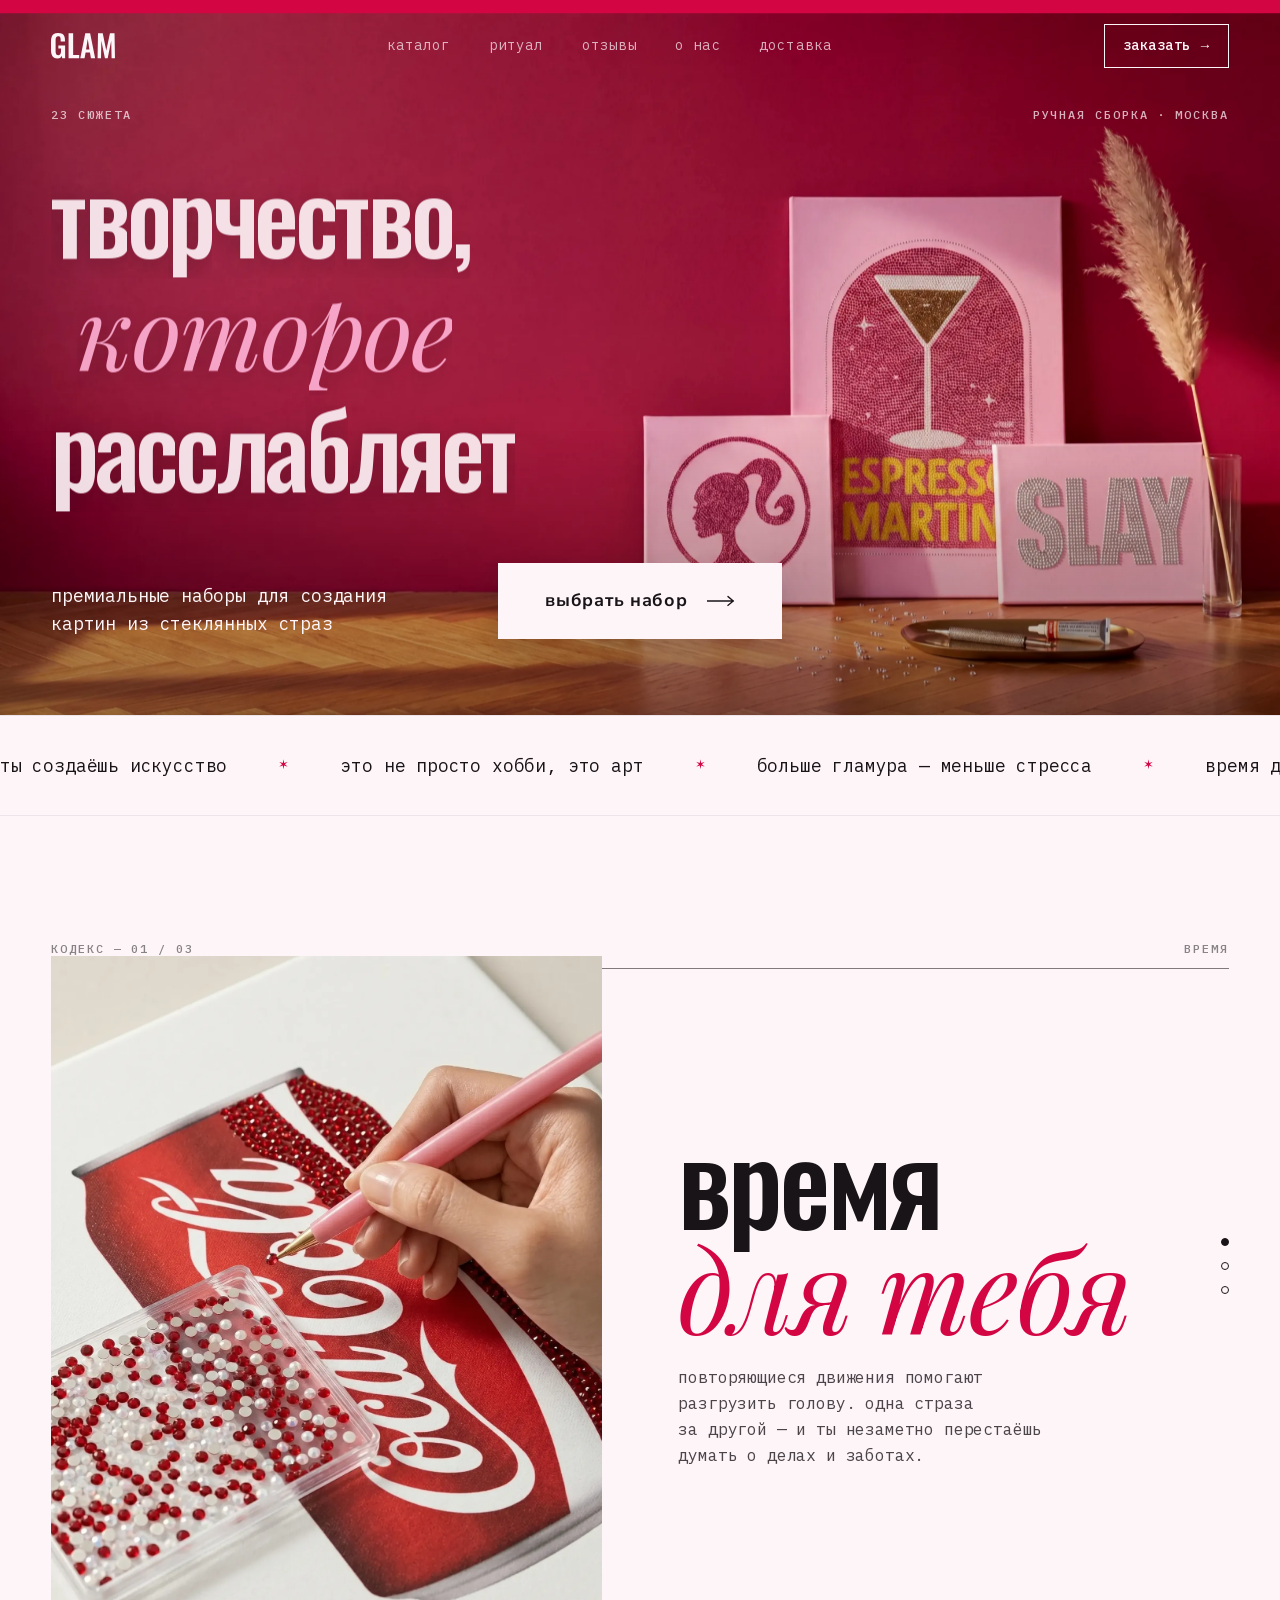
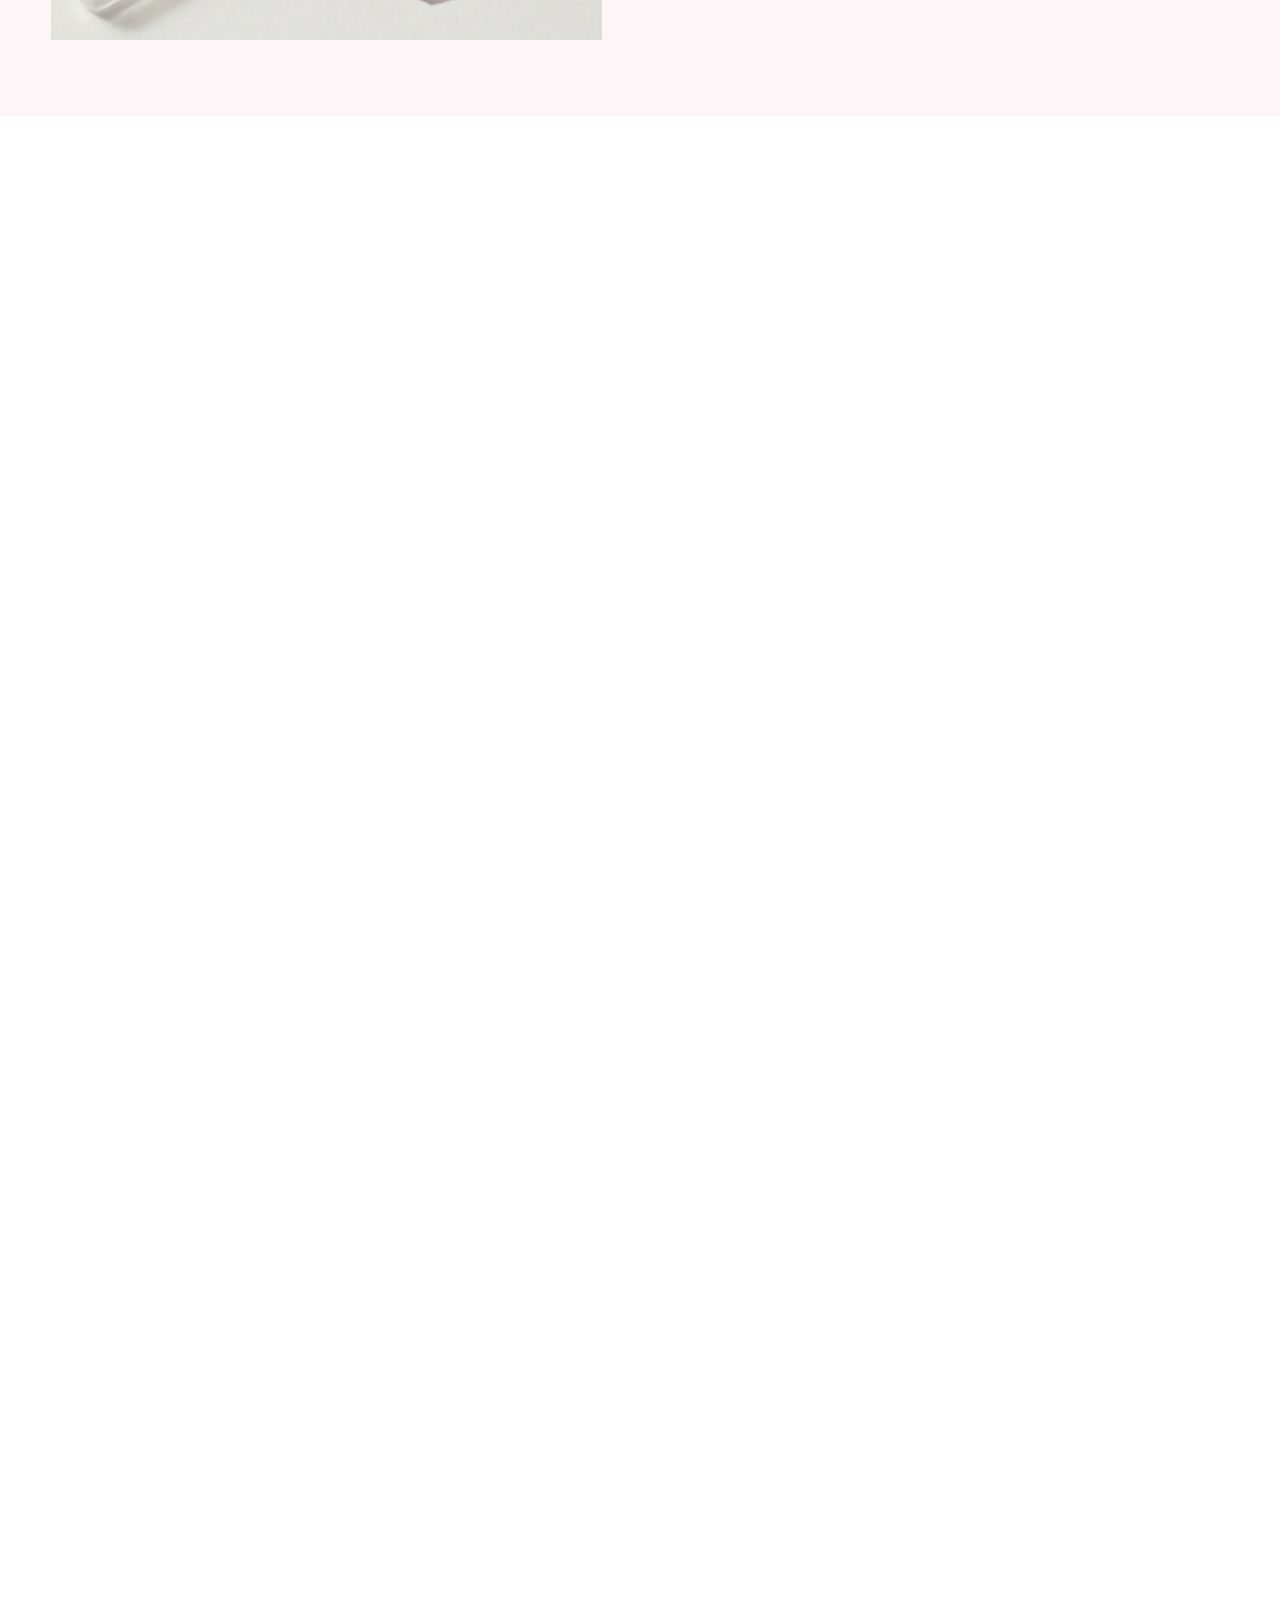
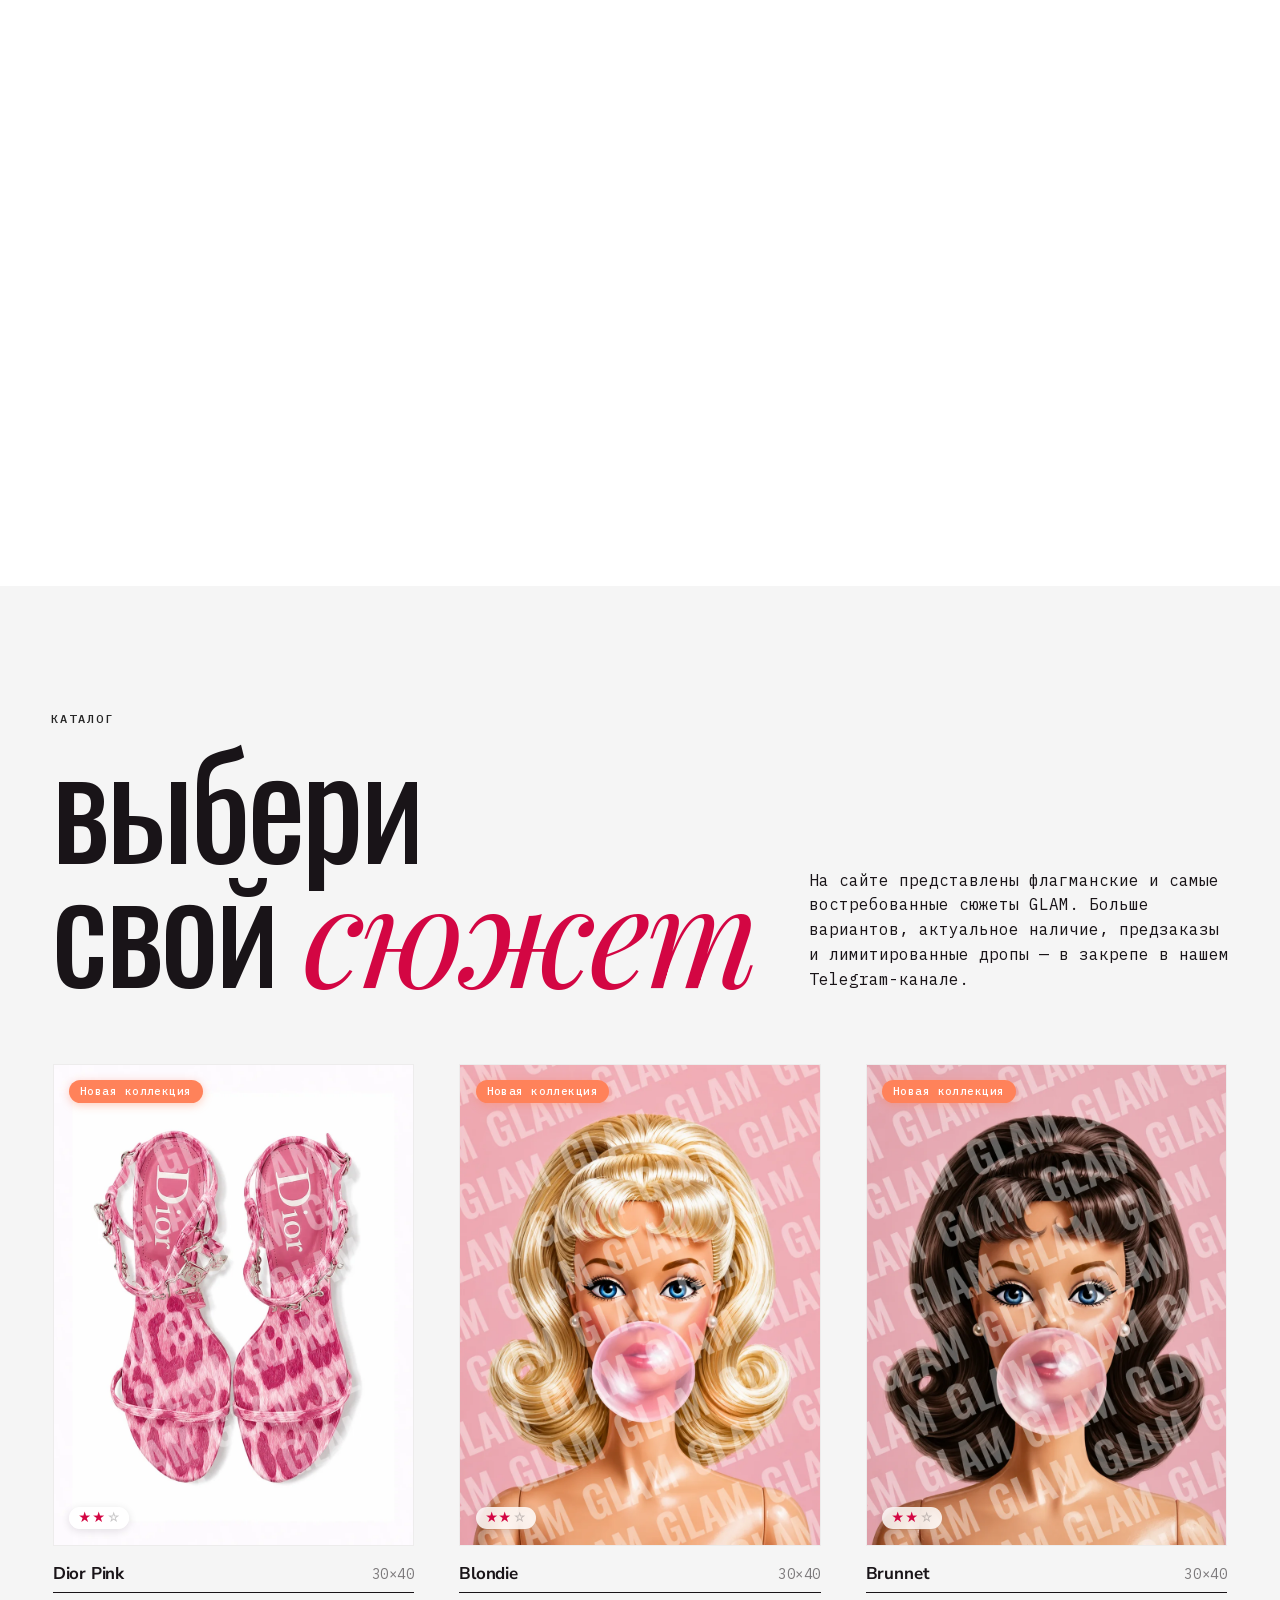
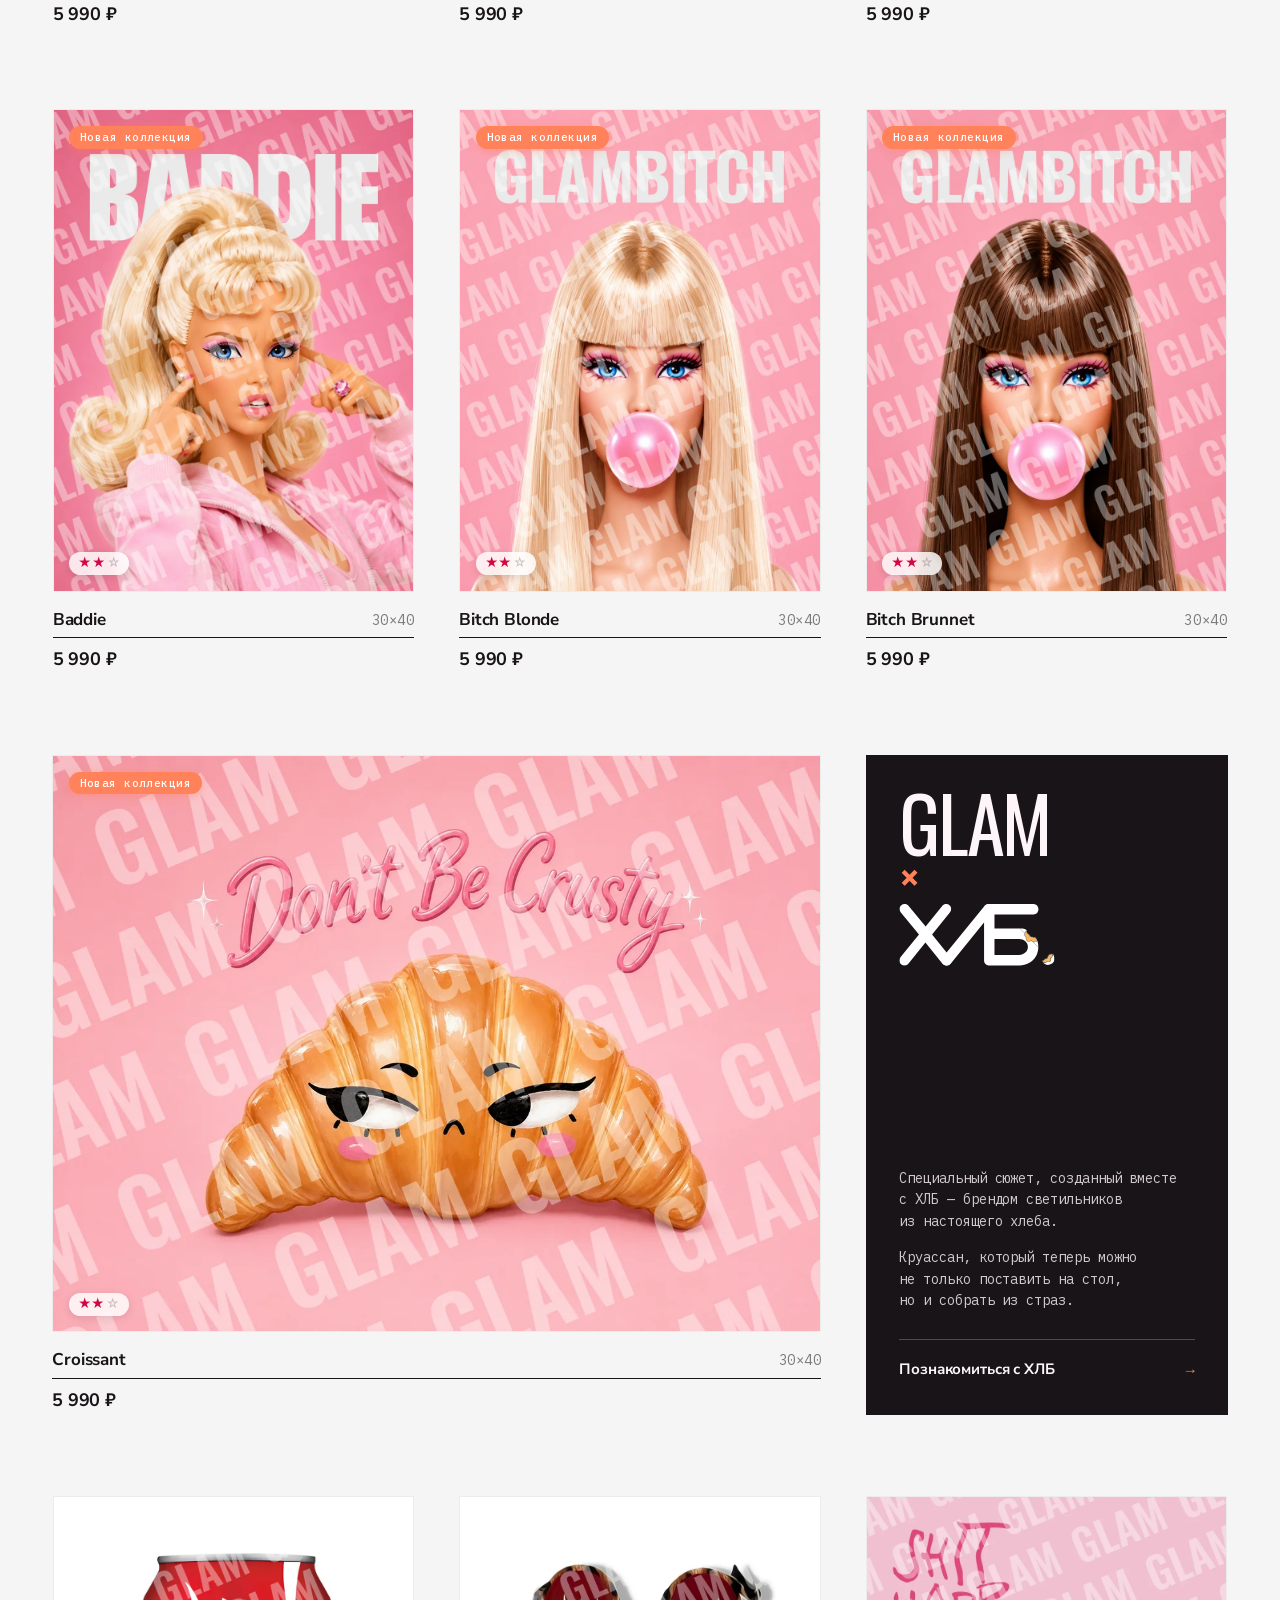
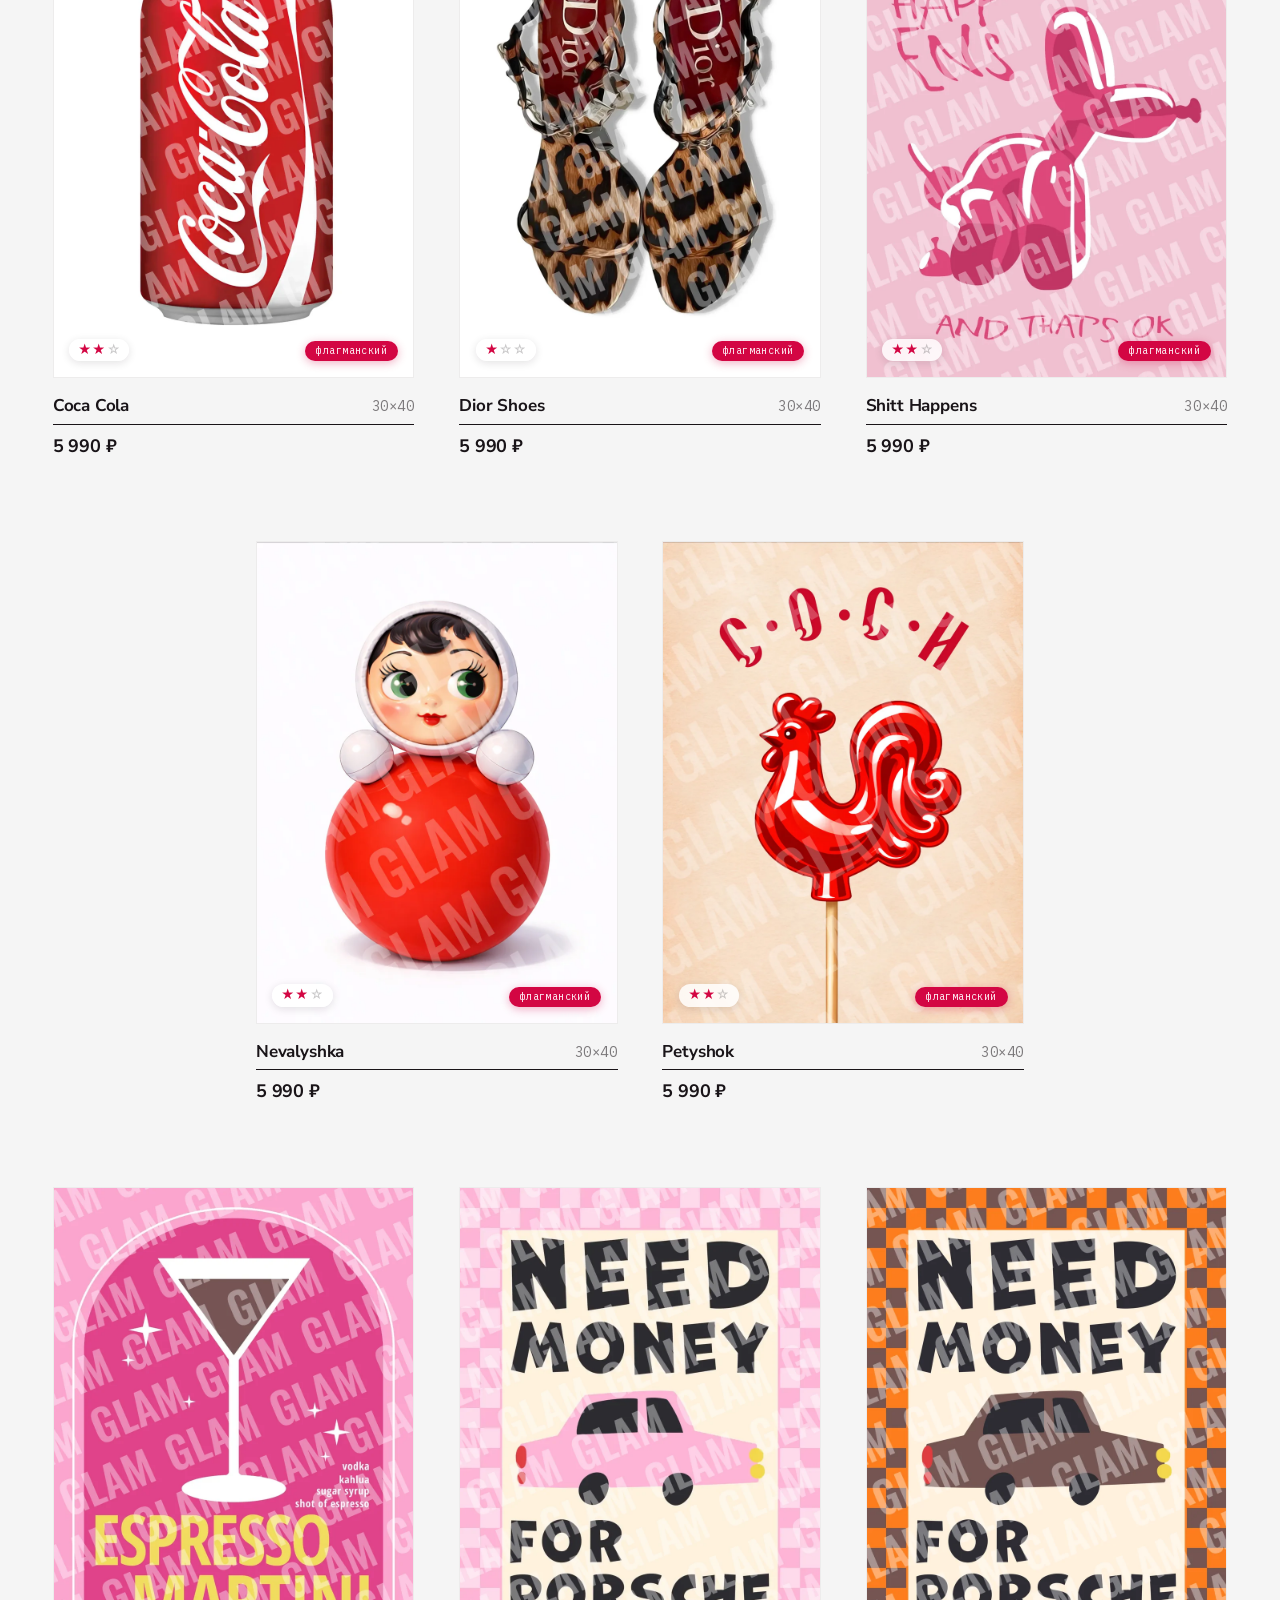
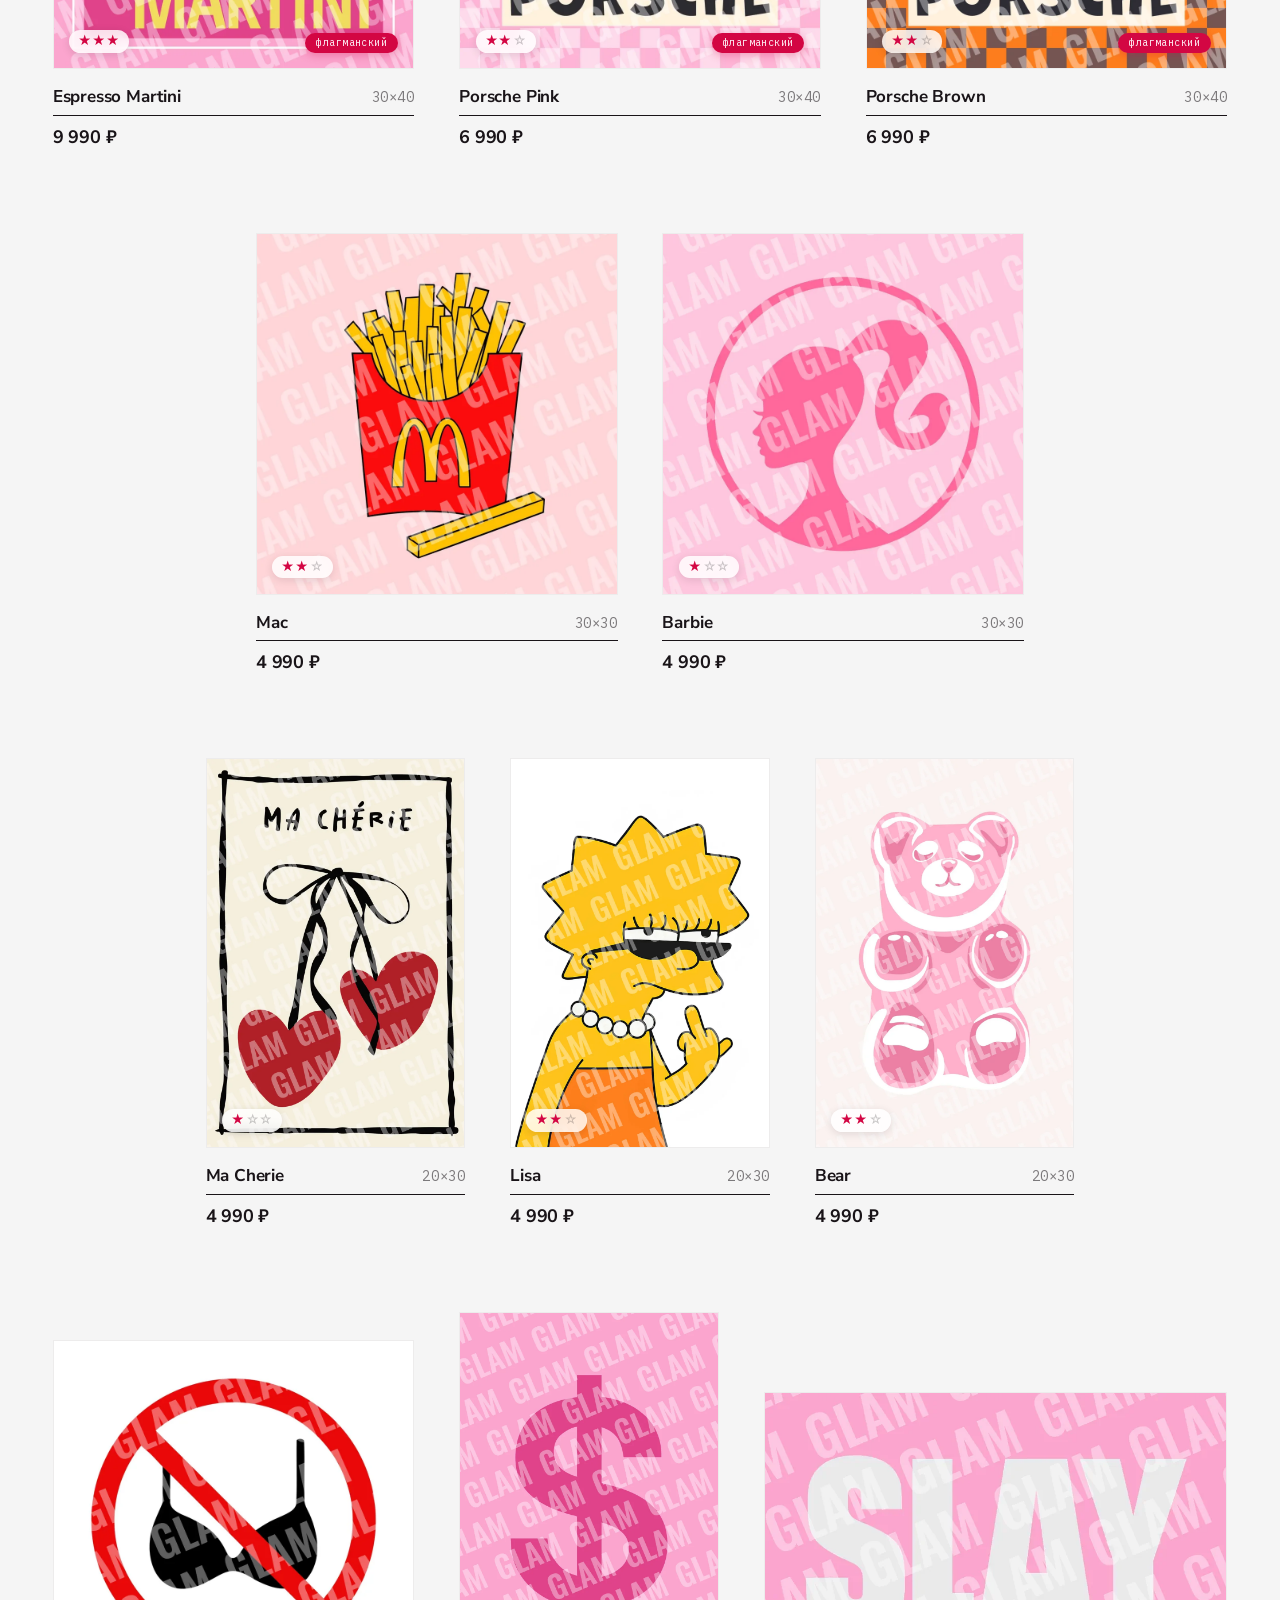
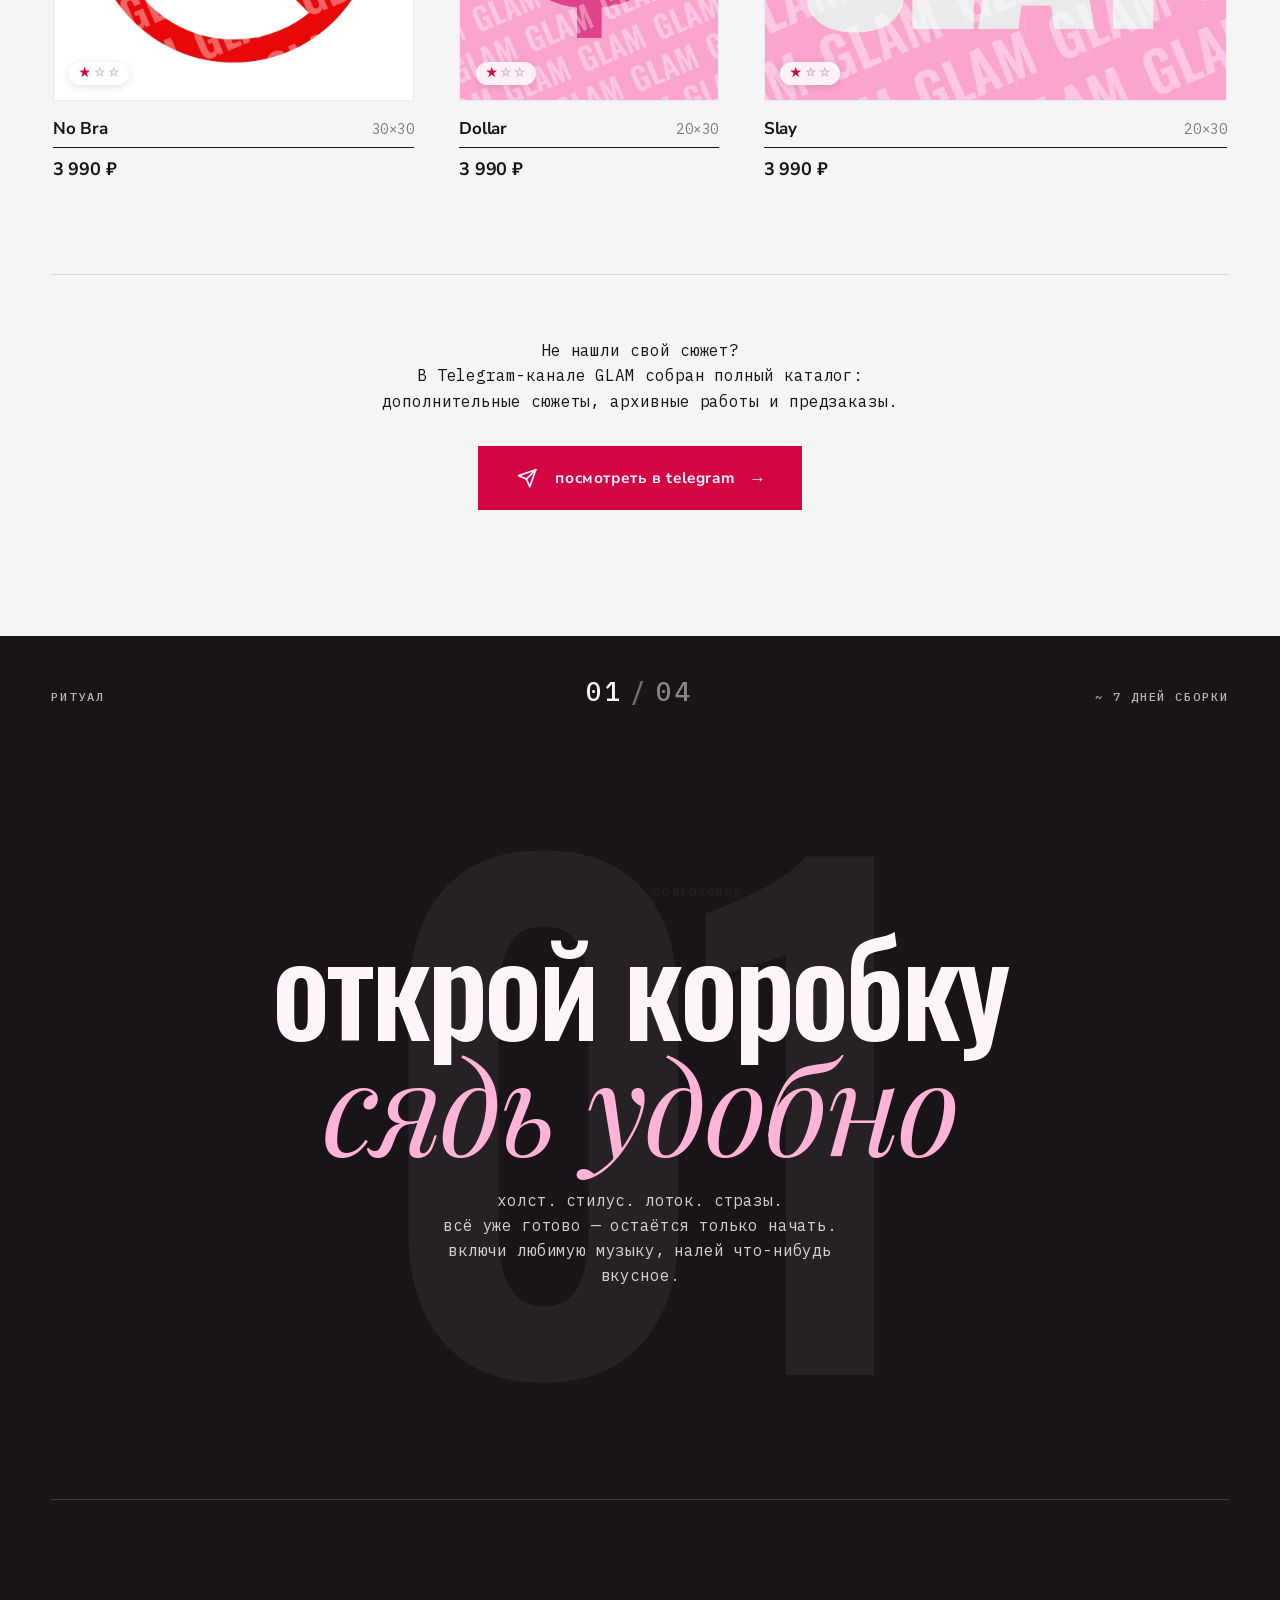
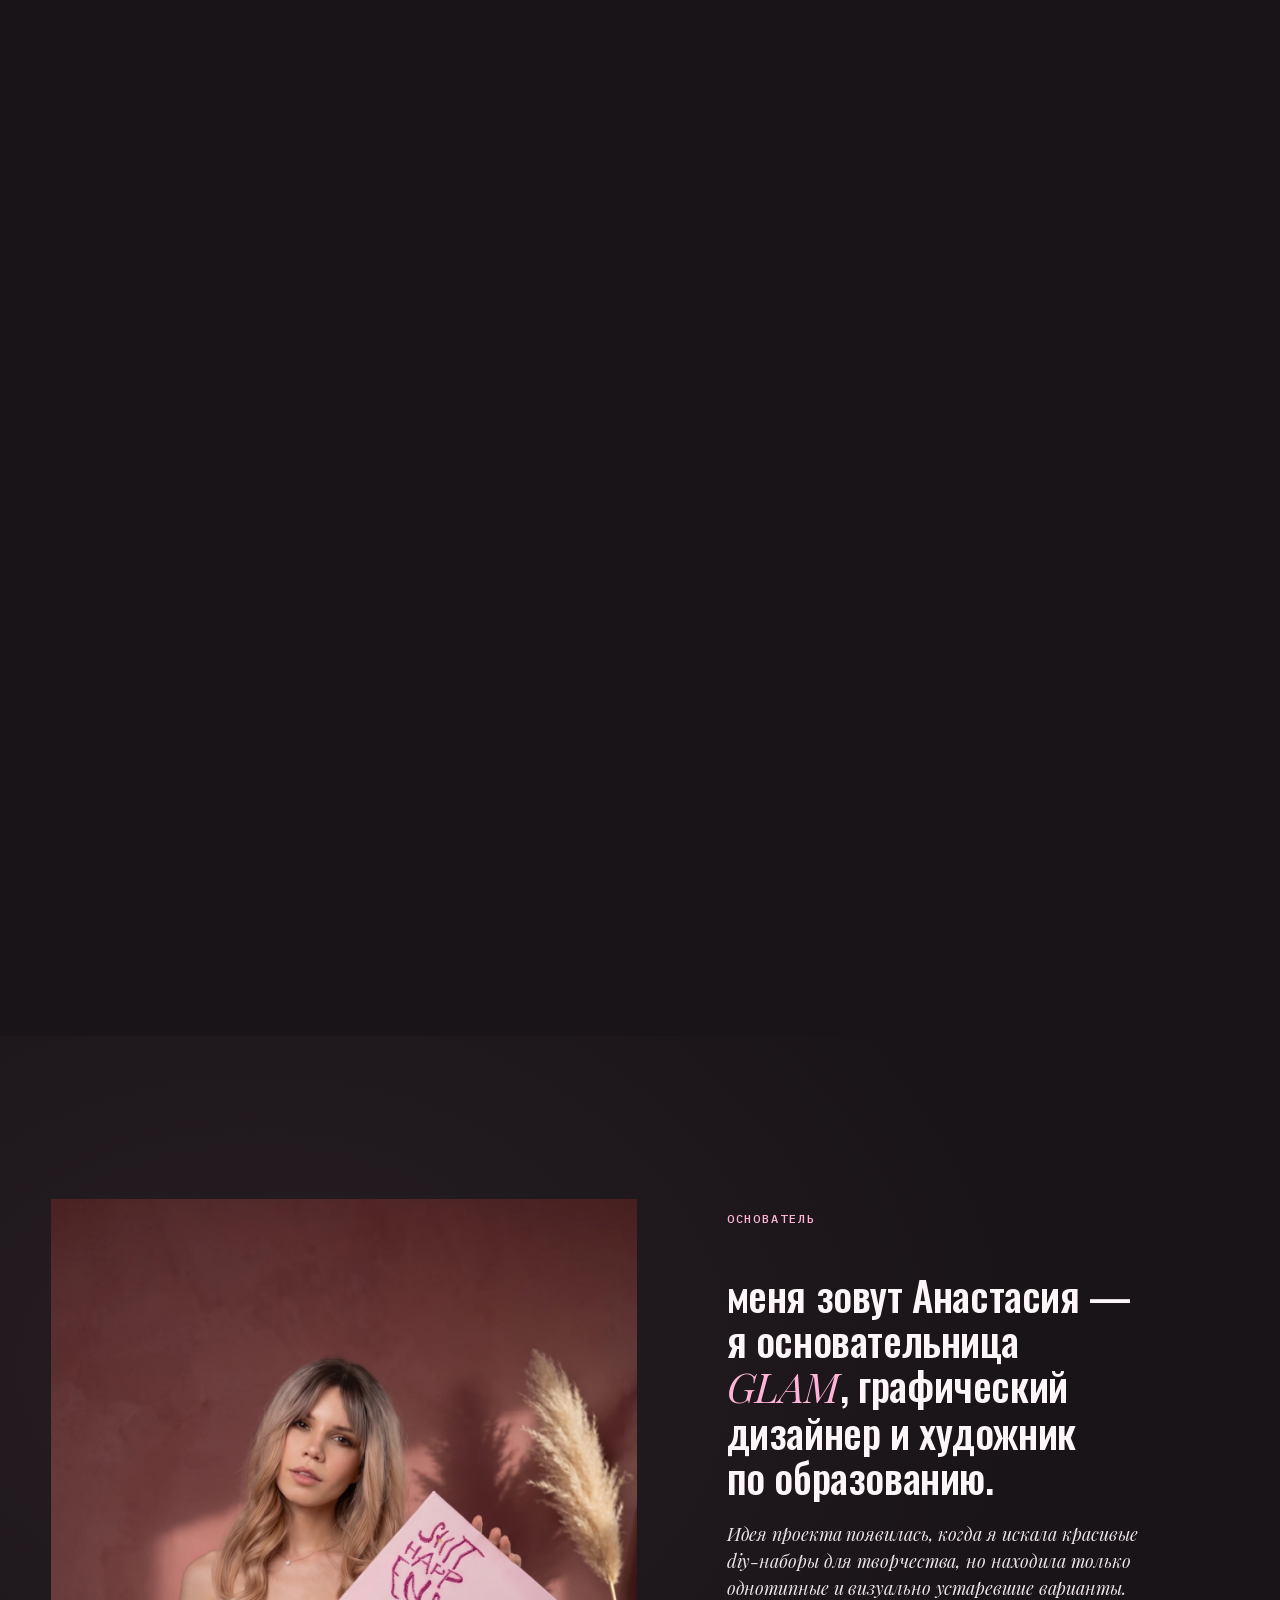
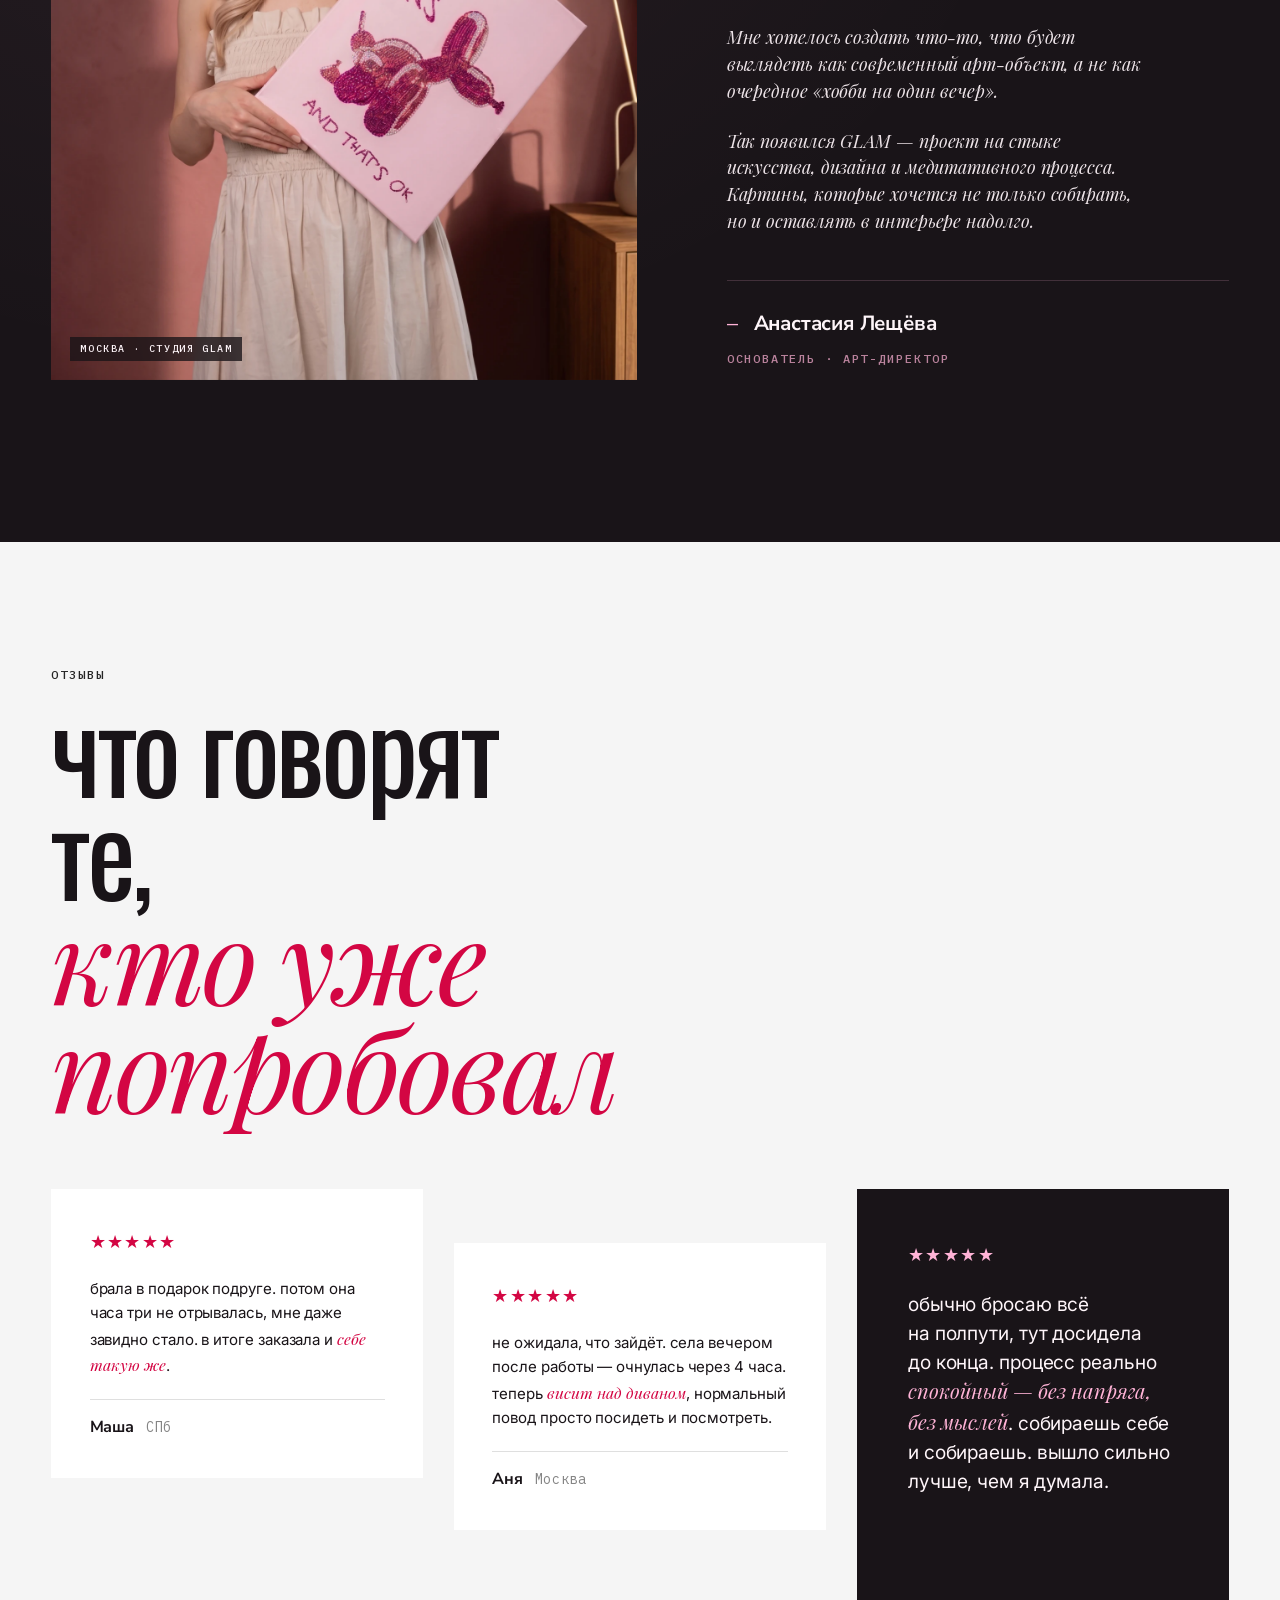
==== commit 511537d9: "Иконка вкладки — логотип GLAM; сайт всегда открывается с хиро Вместо чужого «YNR» — белый логотип GL" ====
--- a/index.html
+++ b/index.html
@@ -2,7 +2,10 @@
 <html lang="ru">
   <head>
     <meta charset="UTF-8" />
-    <link rel="icon" type="image/svg+xml" href="/assets/svg/glam-wordmark.svg" />
+    <link rel="icon" href="/favicon.ico" sizes="32x32" />
+    <link rel="icon" type="image/svg+xml" href="/favicon.svg" />
+    <link rel="apple-touch-icon" href="/apple-touch-icon.png" />
+    <link rel="manifest" href="/site.webmanifest" />
     <meta name="viewport" content="width=device-width, initial-scale=1.0" />
     <meta name="theme-color" content="#D30643" />
     <title>GLAM — творчество, которое расслабляет</title>
@@ -37,6 +40,11 @@
       try {
         if ('scrollRestoration' in history) {
           history.scrollRestoration = 'manual';
+        }
+        // Ссылка с якорем (glamstraz.ru/#catalog) не должна открывать сайт
+        // с середины: убираем якорь до того, как браузер к нему прыгнет.
+        if (location.hash) {
+          history.replaceState(null, '', location.pathname + location.search);
         }
         window.scrollTo(0, 0);
         // Catch the moment after browser parses but before paint
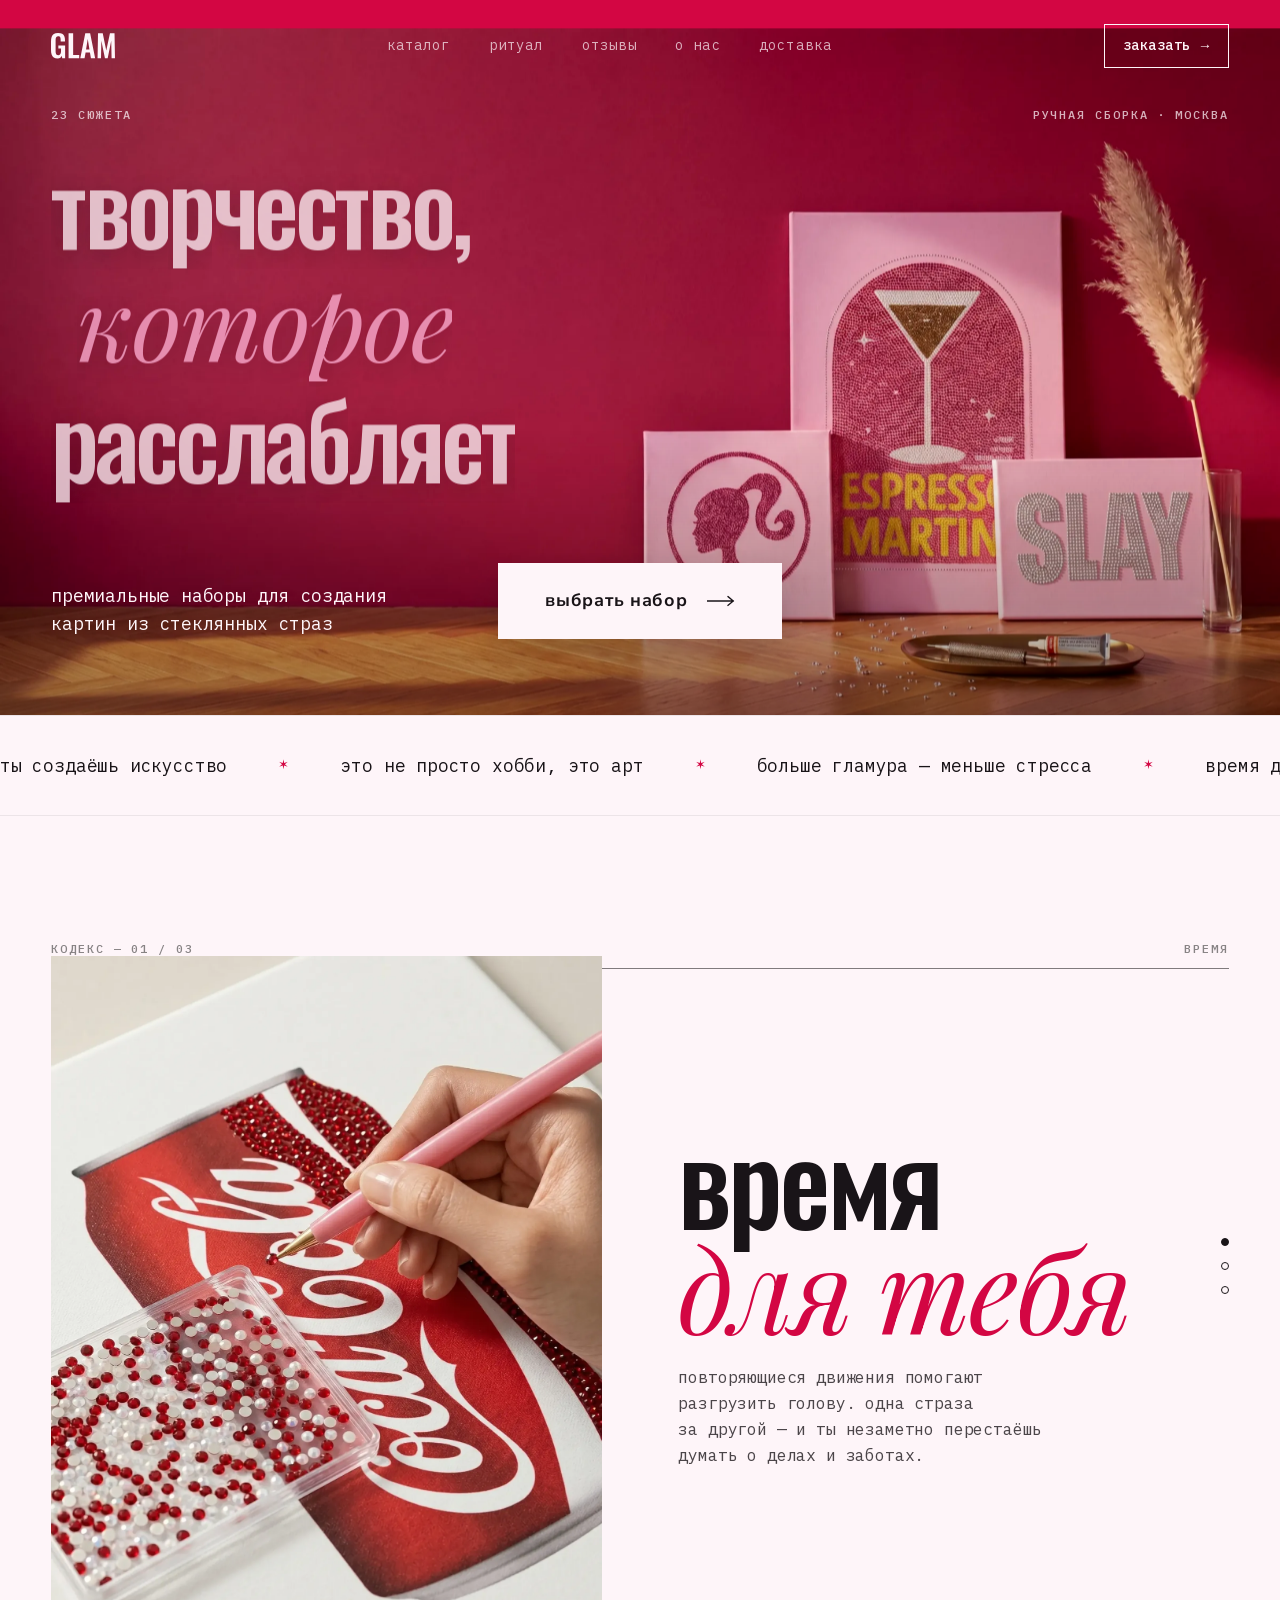
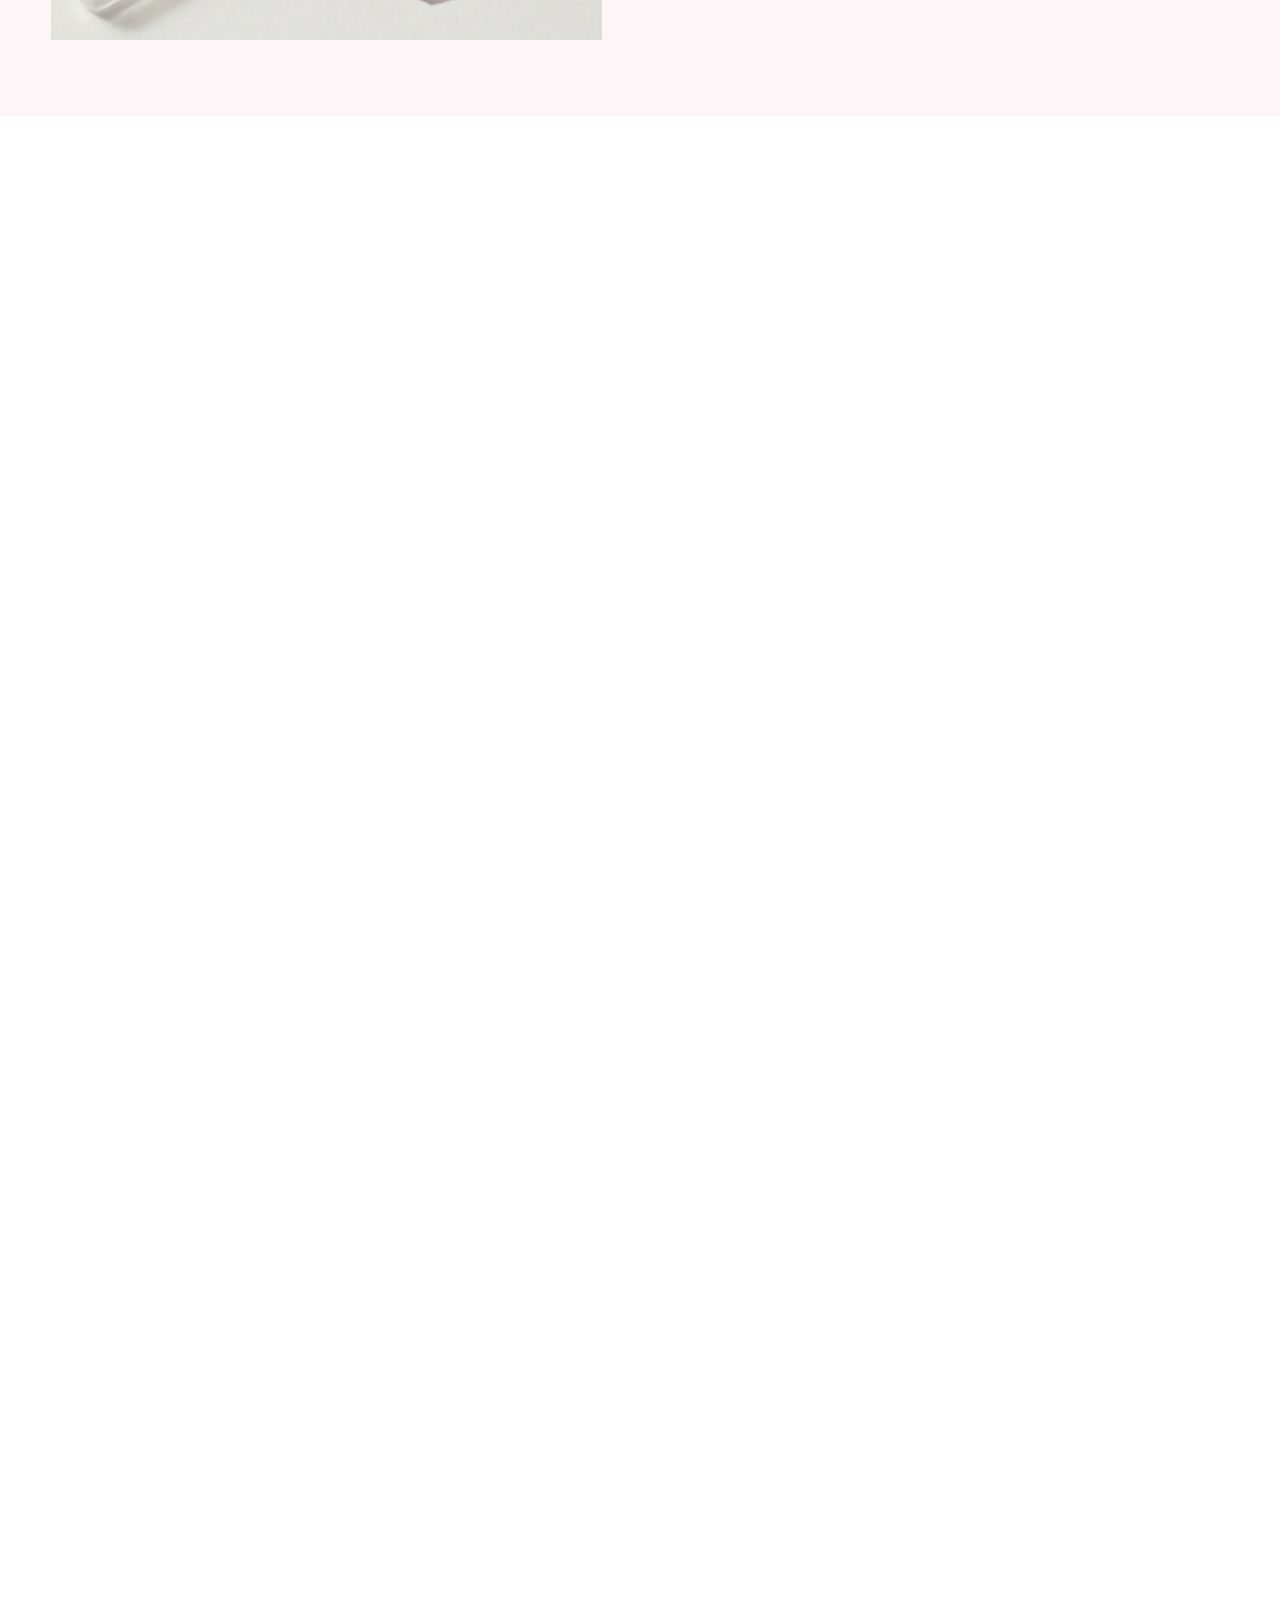
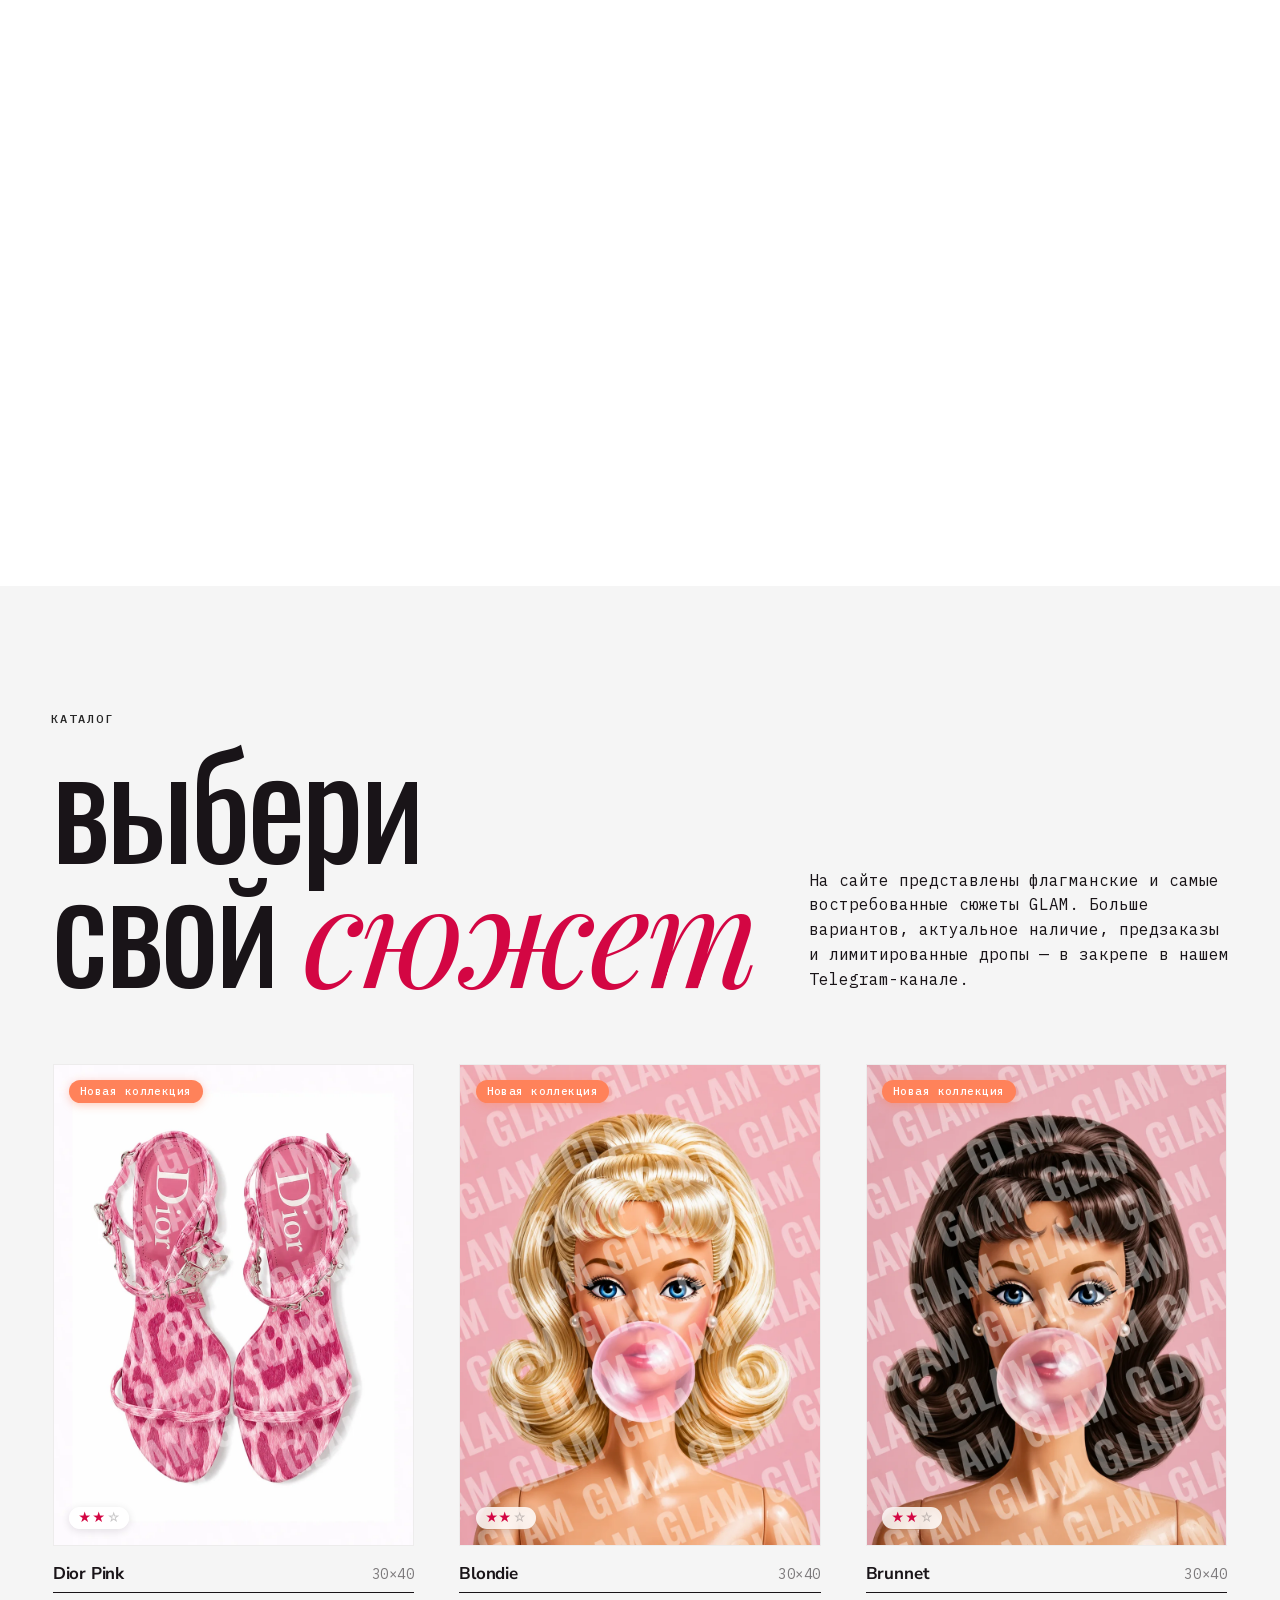
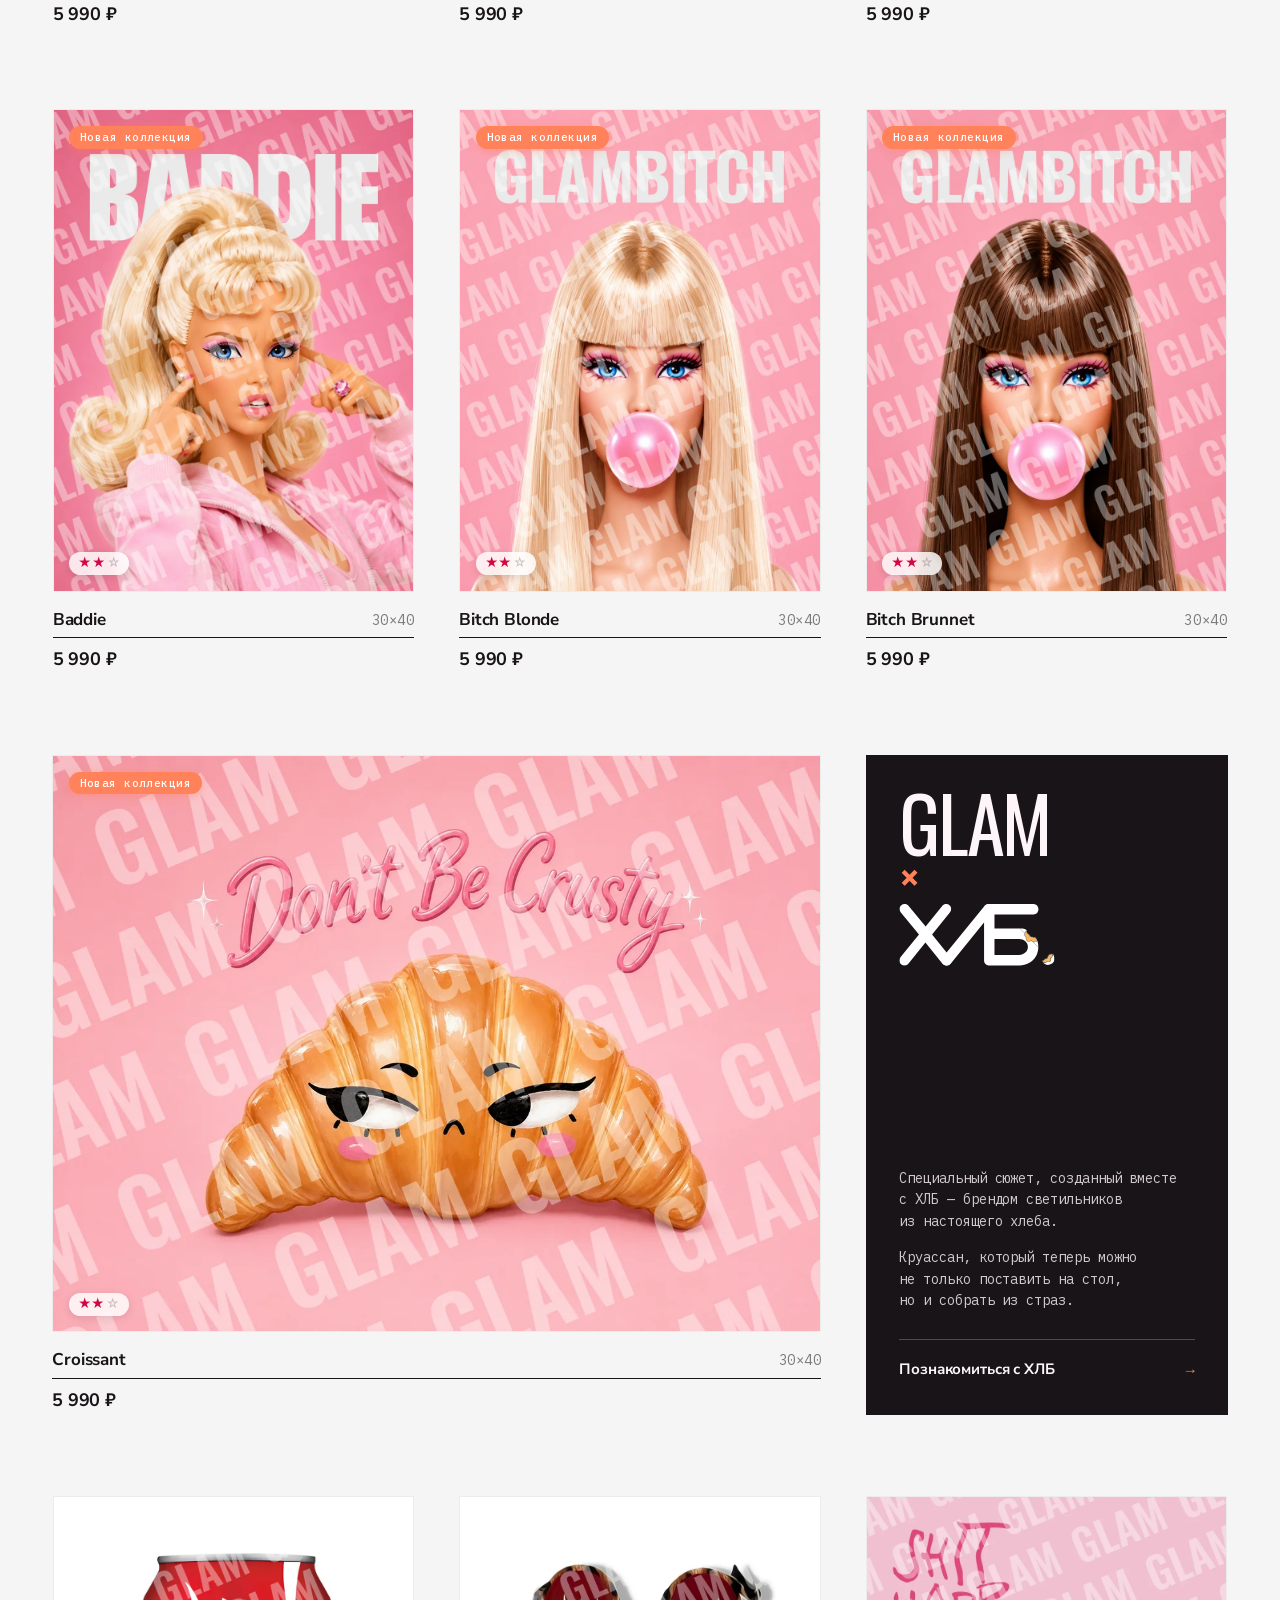
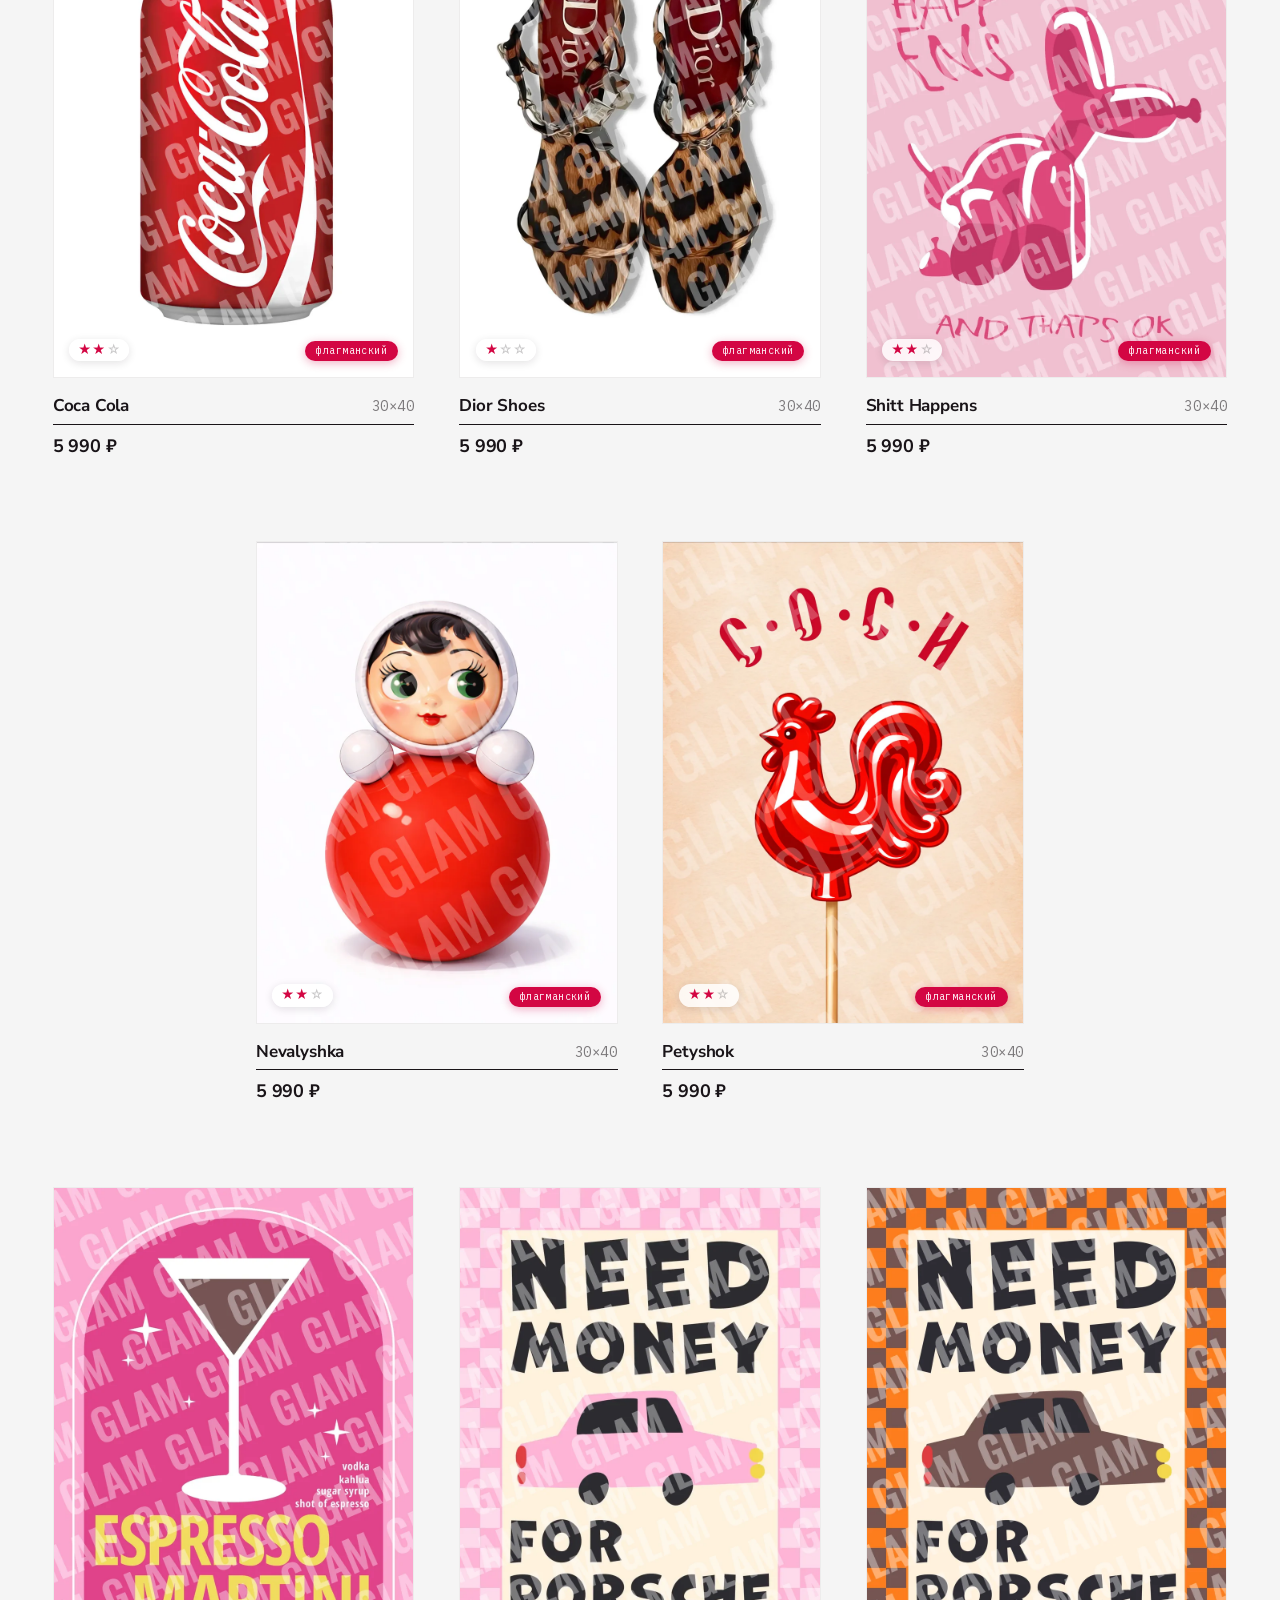
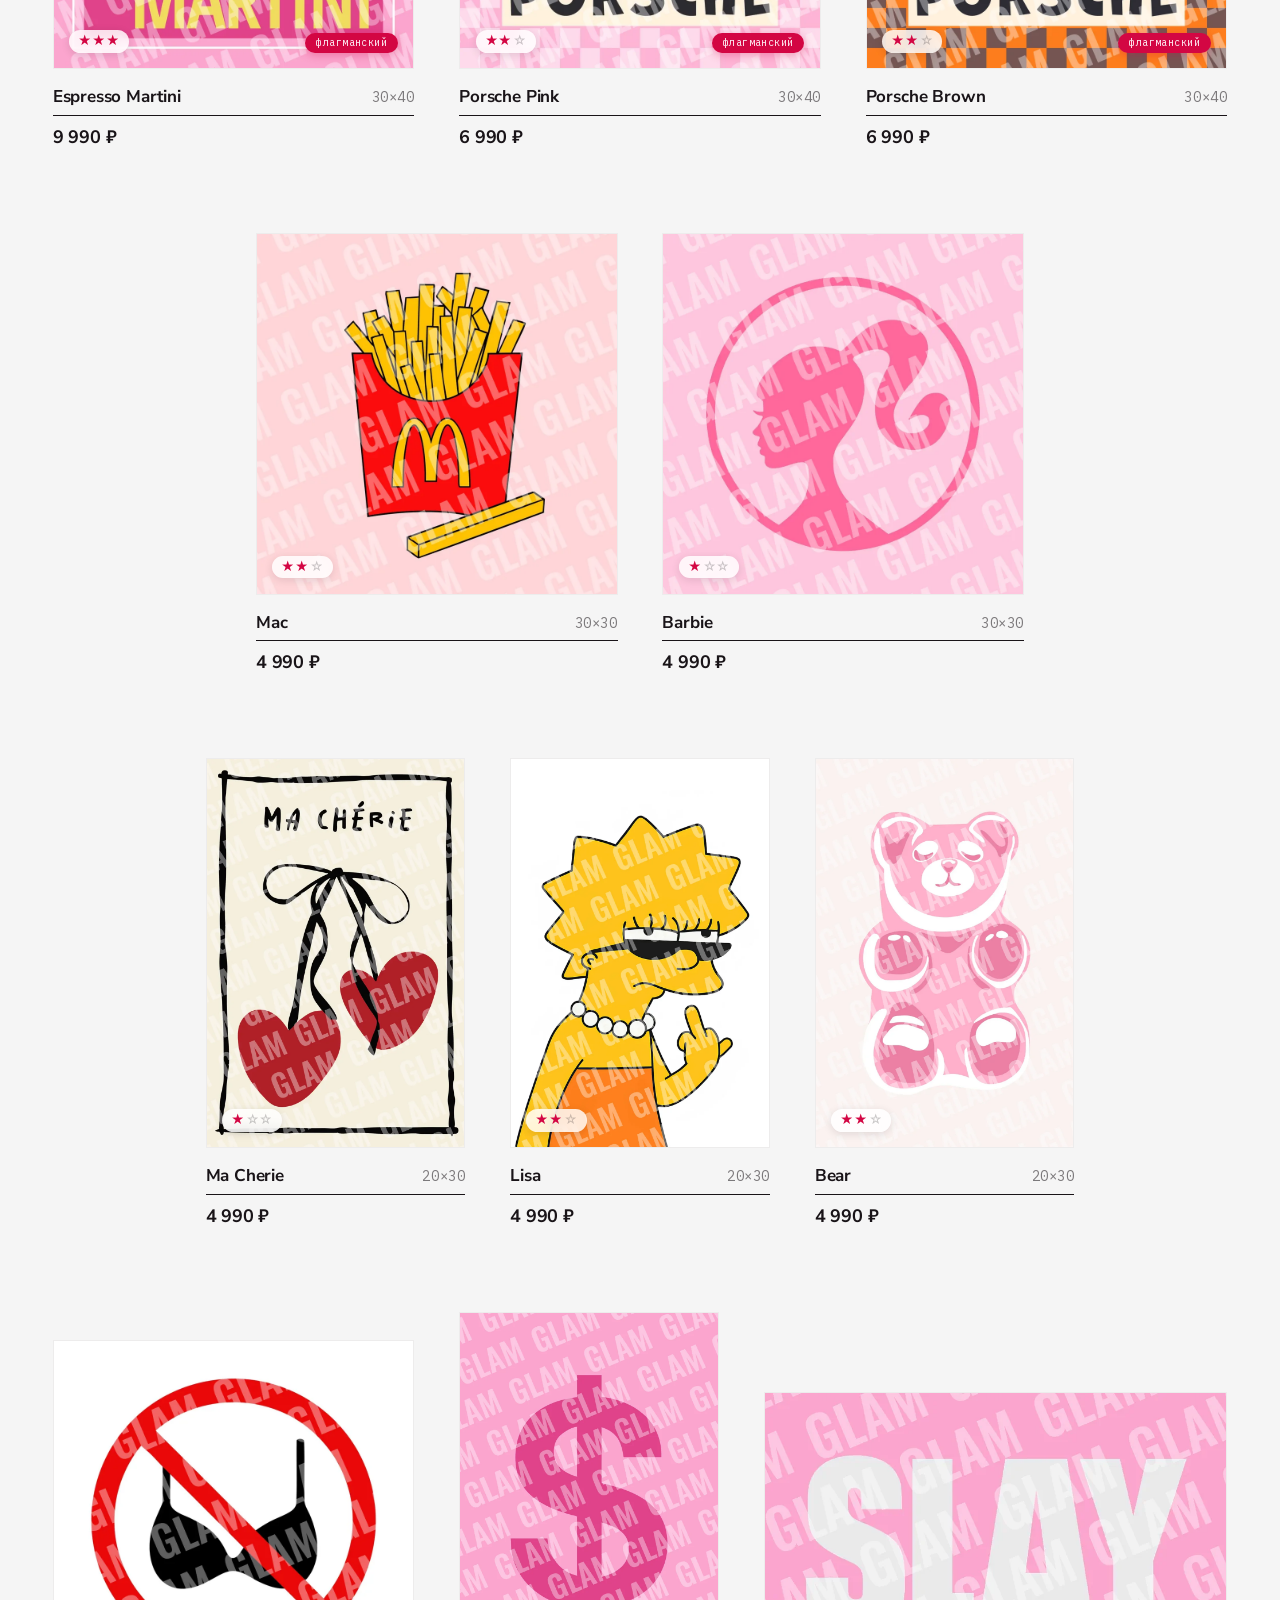
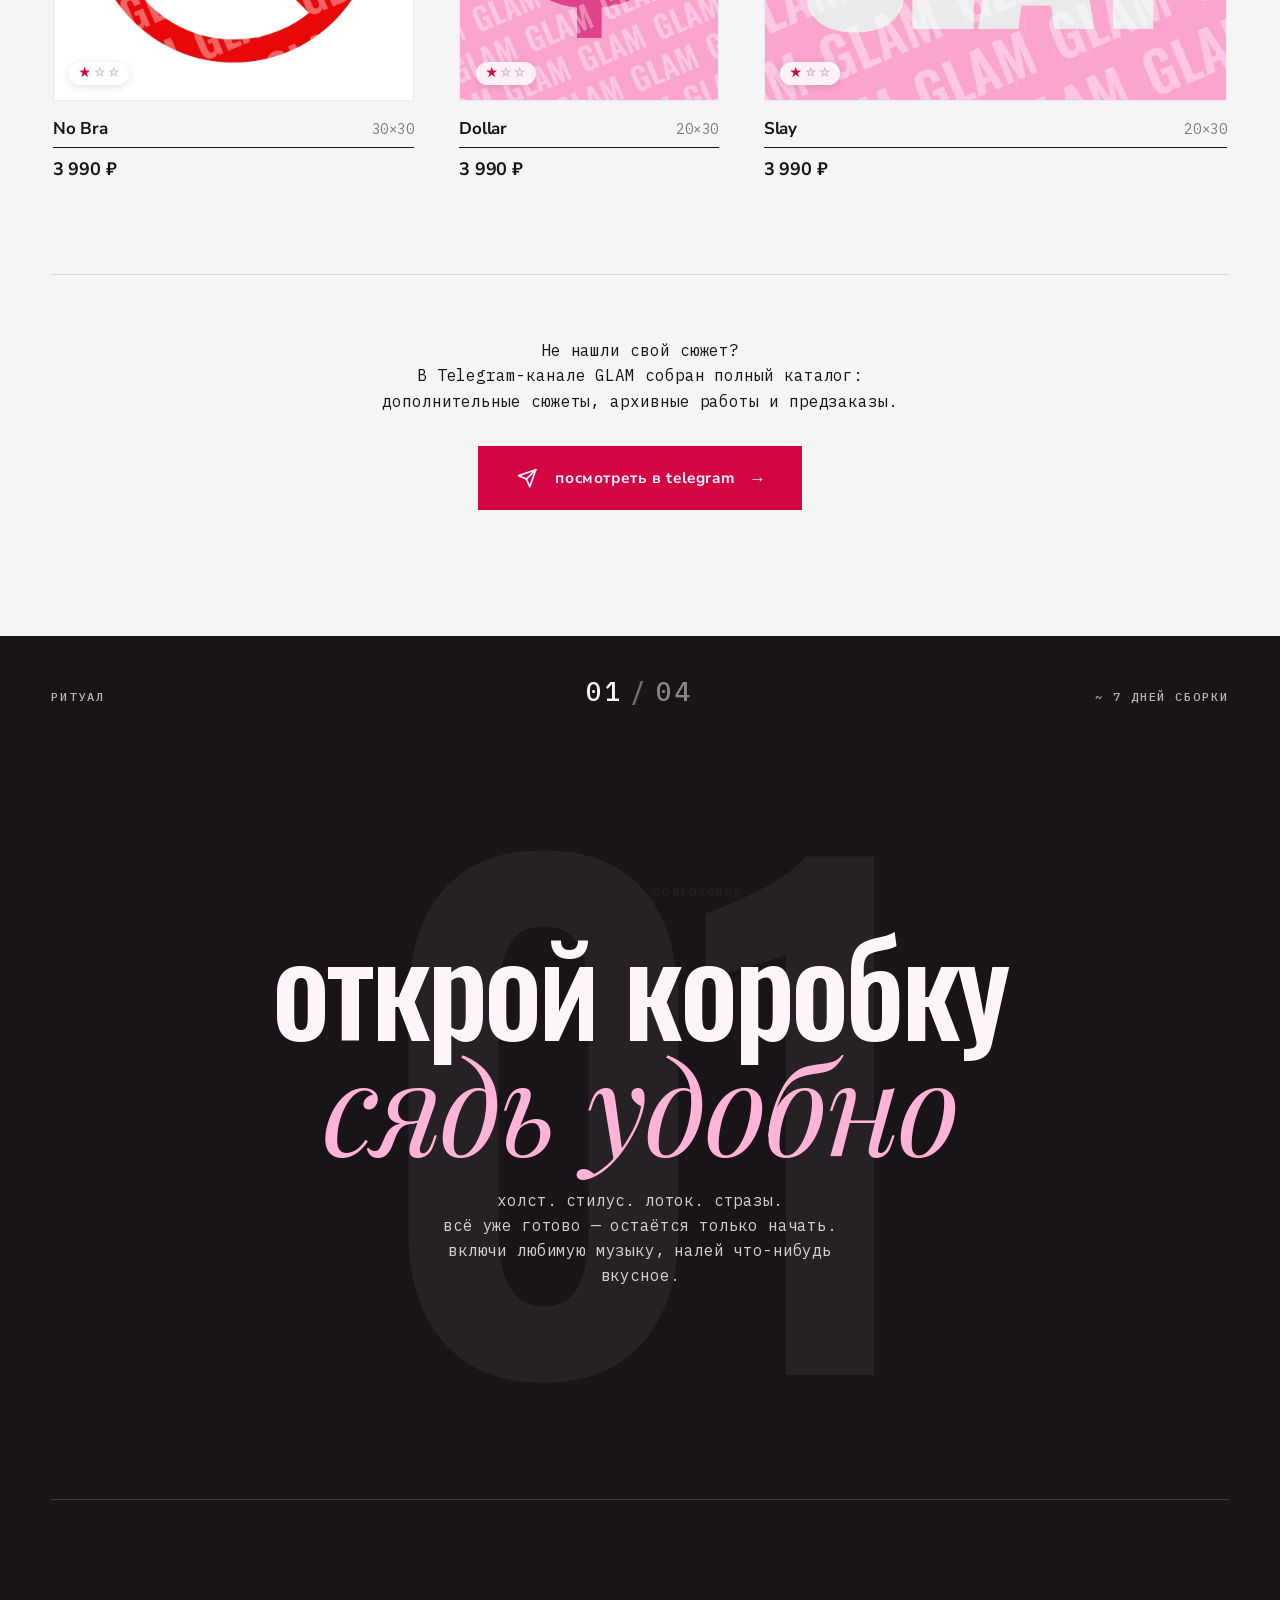
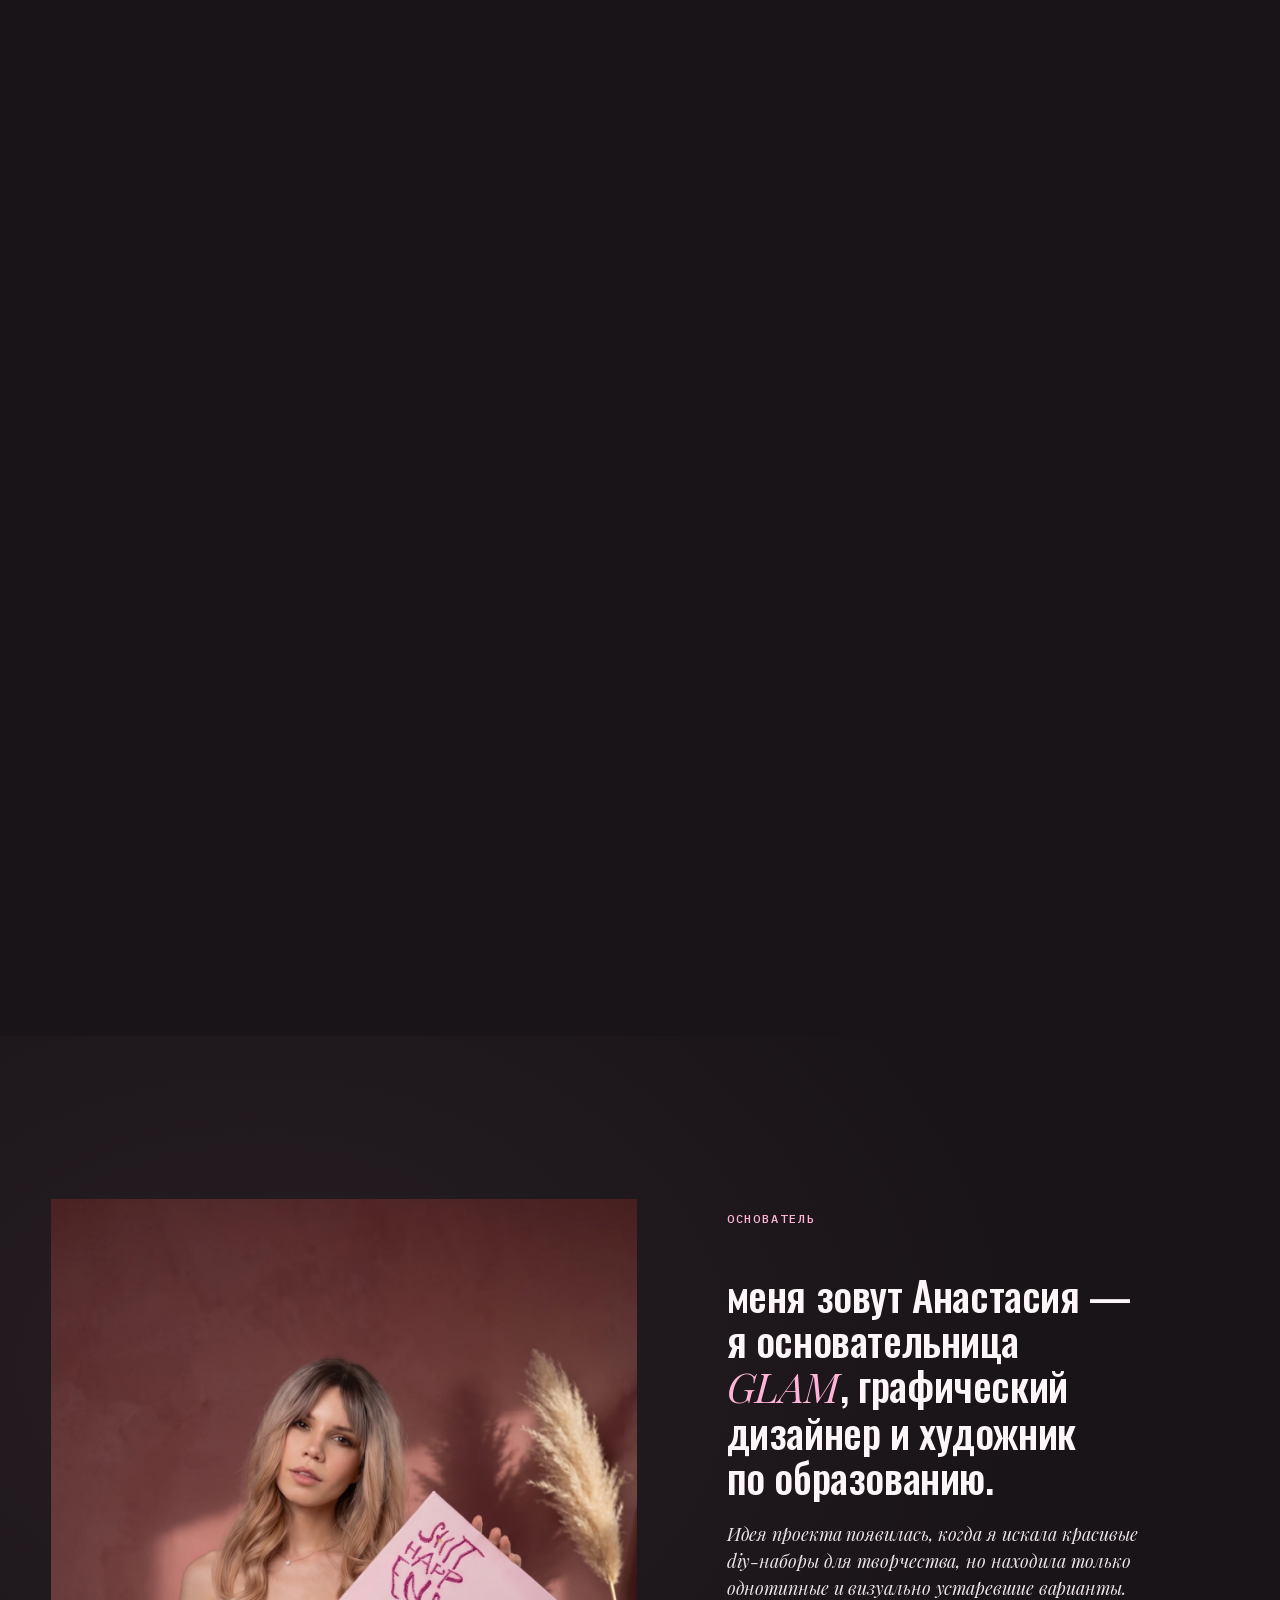
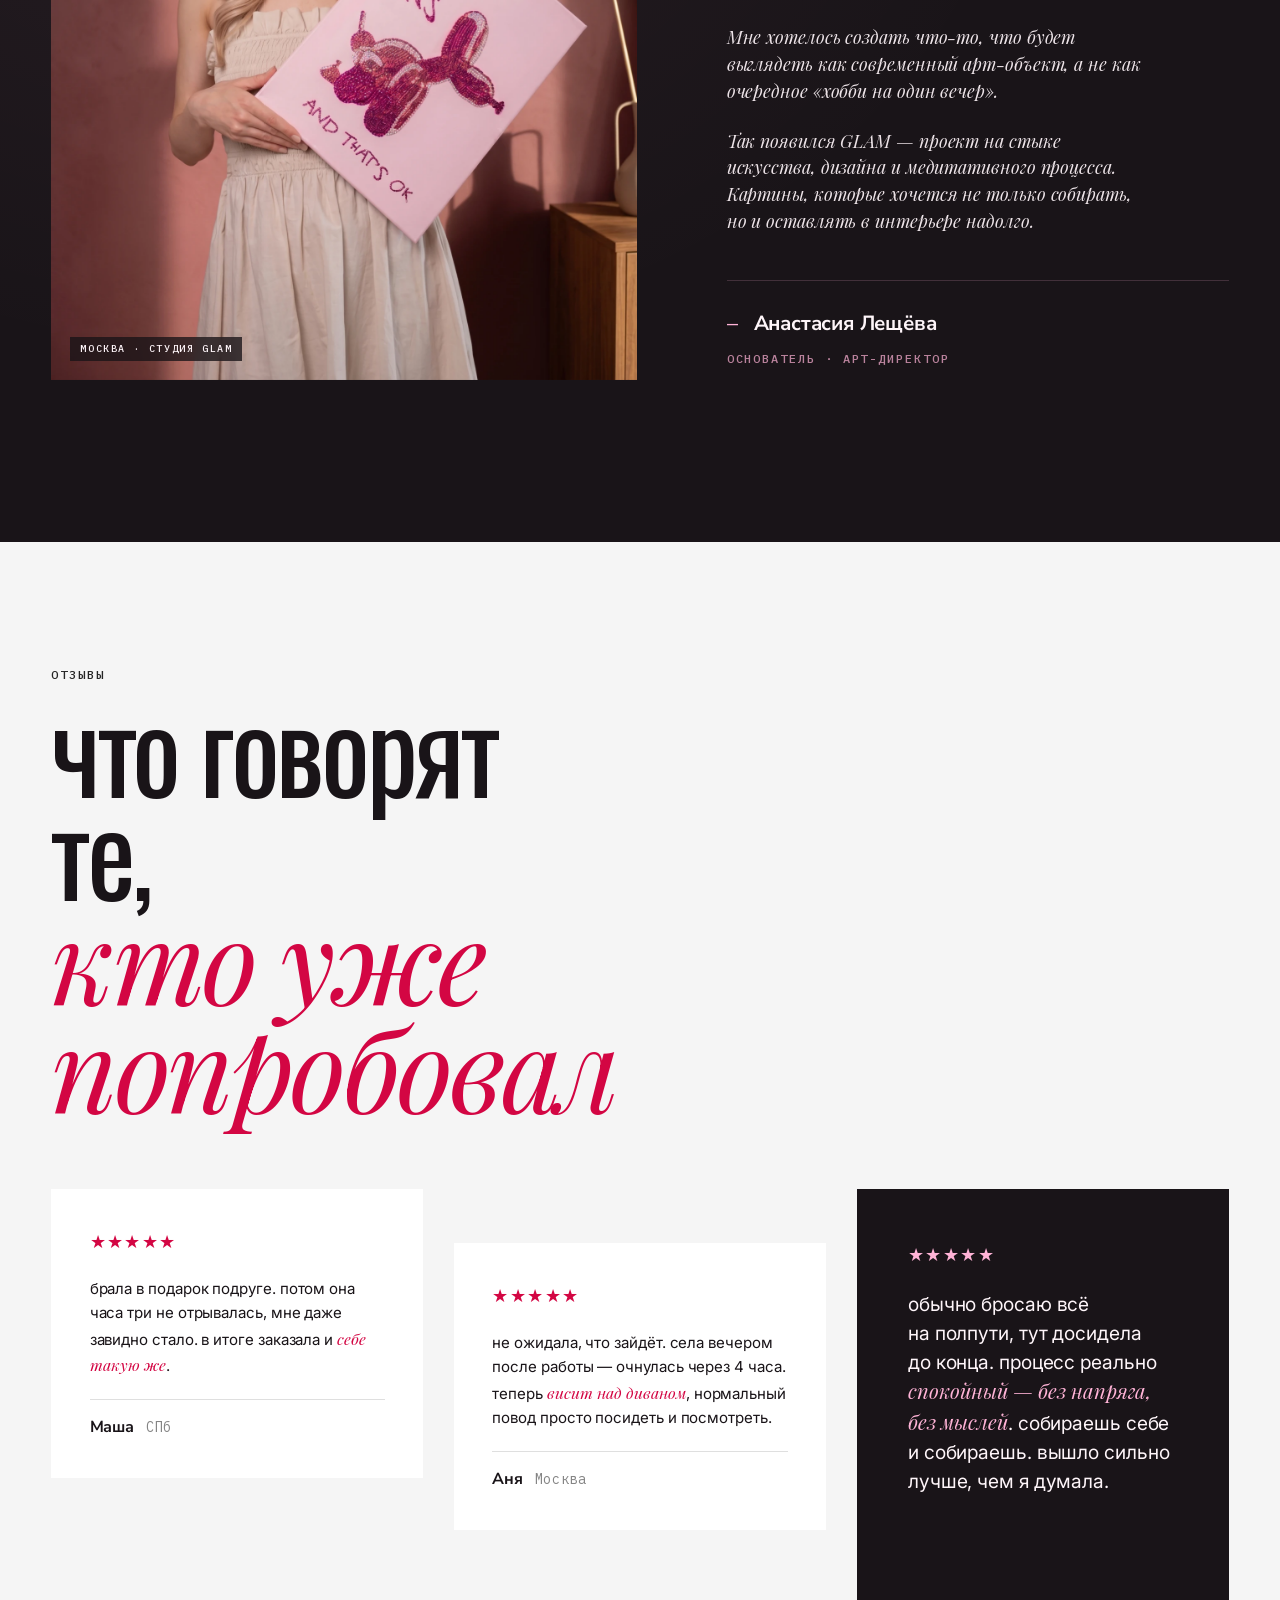
==== commit 39007faf: "Вести заказы и обращения с сайта в Telegram-бота GLAM" ====
--- a/index.html
+++ b/index.html
@@ -266,7 +266,7 @@
             <a href="#founder" data-cursor="о бренде">о нас</a>
             <a href="#faq" data-cursor="условия">доставка</a>
           </nav>
-          <a class="nav__cta" href="https://t.me/glammy_straz" target="_blank" rel="noopener noreferrer" data-cursor="в telegram" data-magnetic data-magnetic-strength="0.25">
+          <a class="nav__cta" href="https://t.me/glamstraz_bot" target="_blank" rel="noopener noreferrer" data-cursor="в telegram" data-magnetic data-magnetic-strength="0.25">
             <span>заказать</span>
             <span aria-hidden="true">→</span>
           </a>
@@ -293,7 +293,7 @@
             <a href="#faq">доставка<span aria-hidden="true">↘</span></a>
           </nav>
           <div class="mobile-menu__foot">
-            <a class="mobile-menu__cta" href="https://t.me/glammy_straz" target="_blank" rel="noopener noreferrer">
+            <a class="mobile-menu__cta" href="https://t.me/glamstraz_bot" target="_blank" rel="noopener noreferrer">
               <span>заказать</span>
               <span aria-hidden="true">→</span>
             </a>
@@ -971,7 +971,7 @@
 
             <a
               class="contact__cta"
-              href="https://t.me/glammy_straz"
+              href="https://t.me/glamstraz_bot"
               target="_blank"
               rel="noopener noreferrer"
               data-cursor="связаться с нами"
@@ -993,7 +993,7 @@
               <div class="contact__socials-row">
                 <a
                   class="contact__social"
-                  href="https://t.me/glammy_straz"
+                  href="https://t.me/glamstraz_bot"
                   target="_blank"
                   rel="noopener noreferrer"
                   aria-label="GLAM в Telegram"
@@ -1045,7 +1045,7 @@
               собирается в&nbsp;Москве · сборка ~ 7&nbsp;дней
             </p>
 
-            <a class="cta__btn" href="https://t.me/glammy_straz" target="_blank" rel="noopener noreferrer" data-cursor="связаться с нами" data-magnetic data-magnetic-strength="0.22">
+            <a class="cta__btn" href="https://t.me/glamstraz_bot" target="_blank" rel="noopener noreferrer" data-cursor="связаться с нами" data-magnetic data-magnetic-strength="0.22">
               <span class="cta__btn-label">связаться с&nbsp;нами</span>
               <span class="cta__btn-arrow" aria-hidden="true">
                 <svg viewBox="0 0 60 14" fill="none">
@@ -1123,7 +1123,7 @@
             </div>
             <div class="footer__nav-col">
               <span class="t-eyebrow">связь</span>
-              <a href="https://t.me/glammy_straz" target="_blank" rel="noopener noreferrer" data-cursor="telegram">telegram →</a>
+              <a href="https://t.me/glamstraz_bot" target="_blank" rel="noopener noreferrer" data-cursor="telegram">telegram →</a>
               <a href="https://www.instagram.com/glam.straz/" target="_blank" rel="noopener noreferrer" data-cursor="instagram">instagram →</a>
             </div>
             <div class="footer__nav-col">
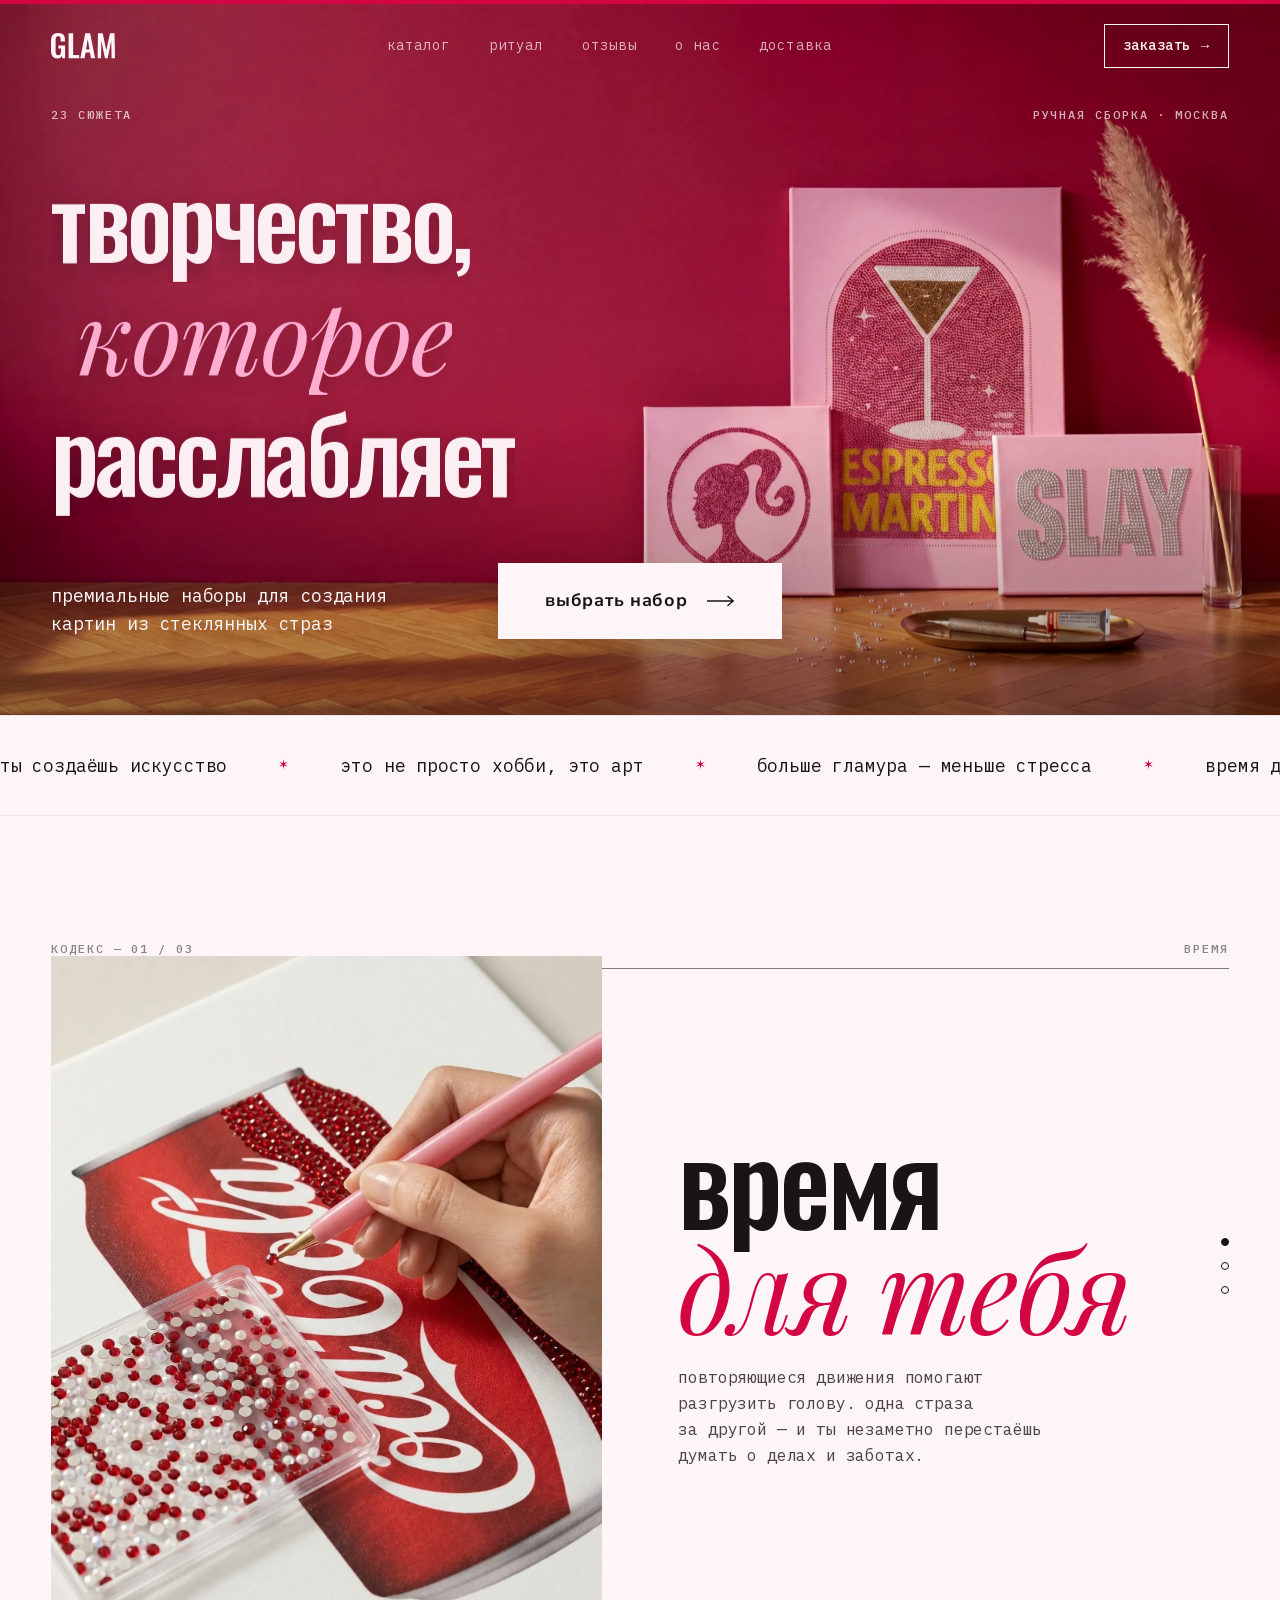
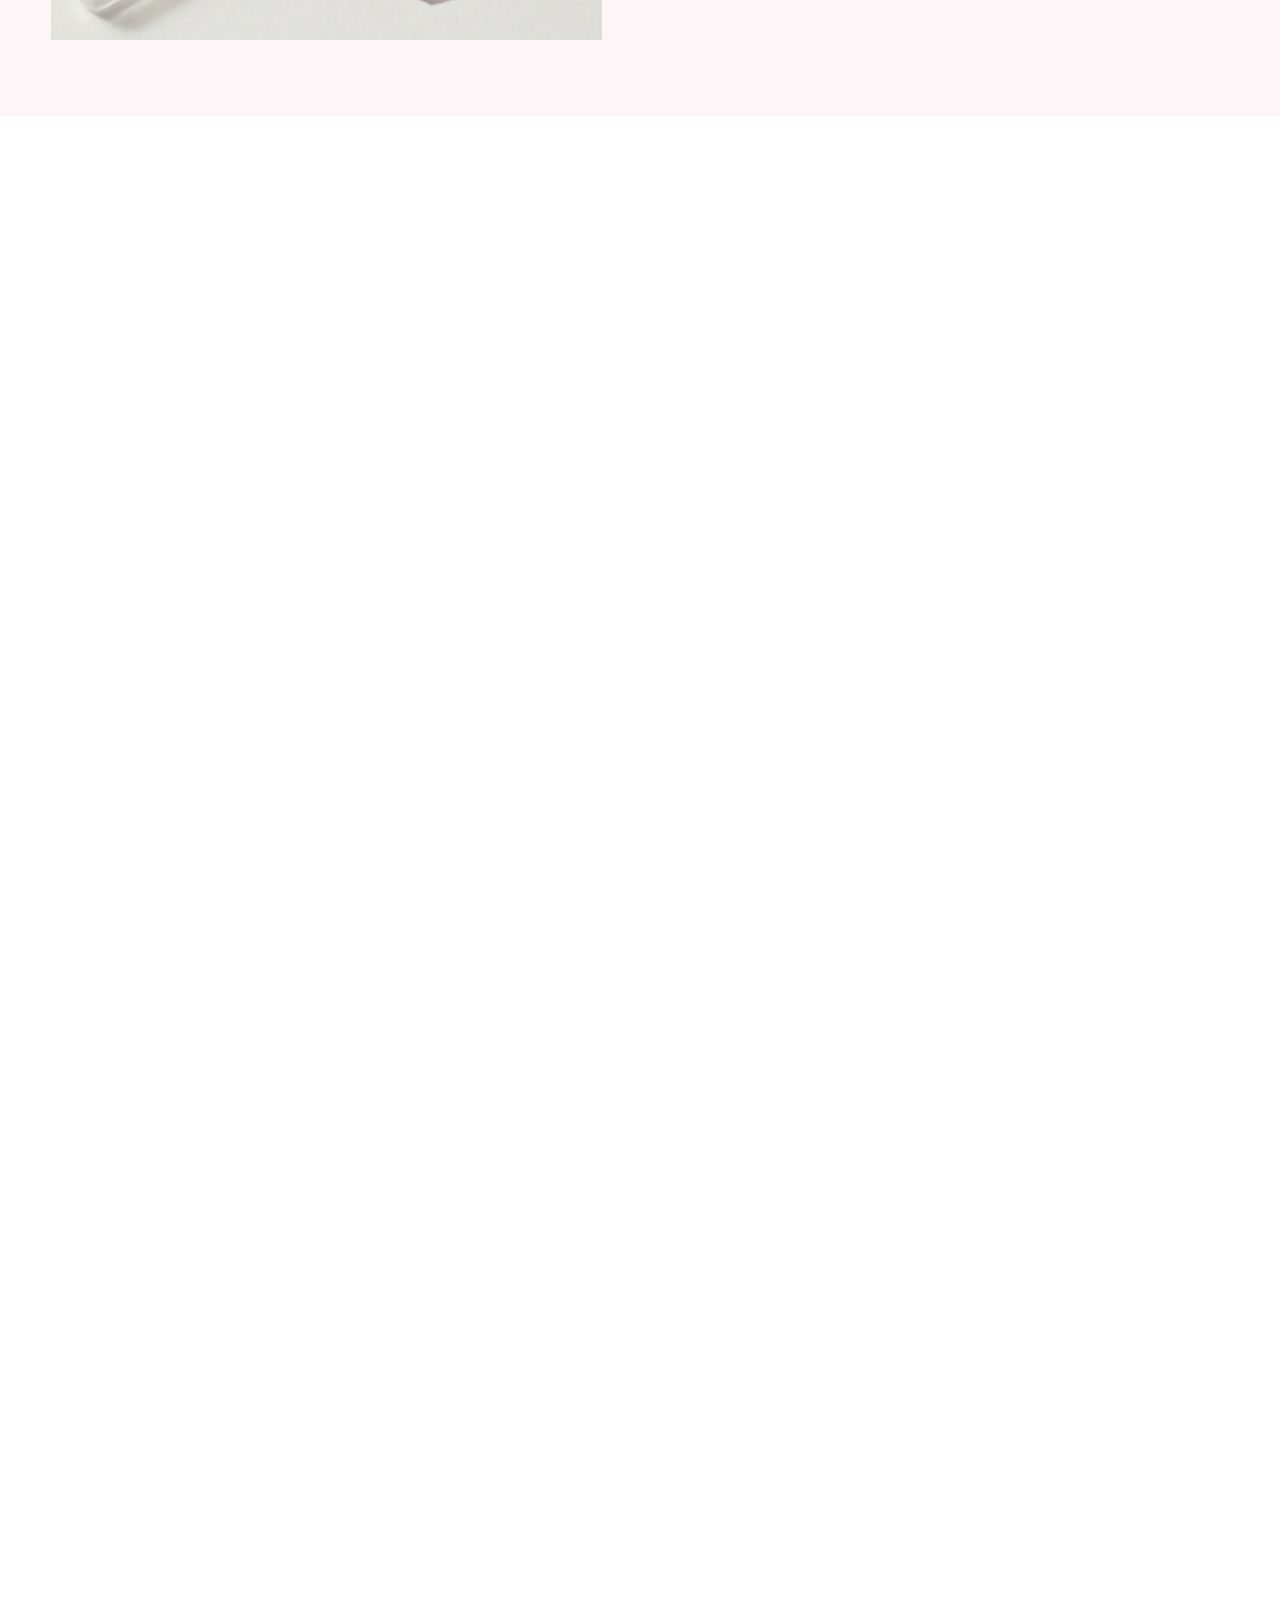
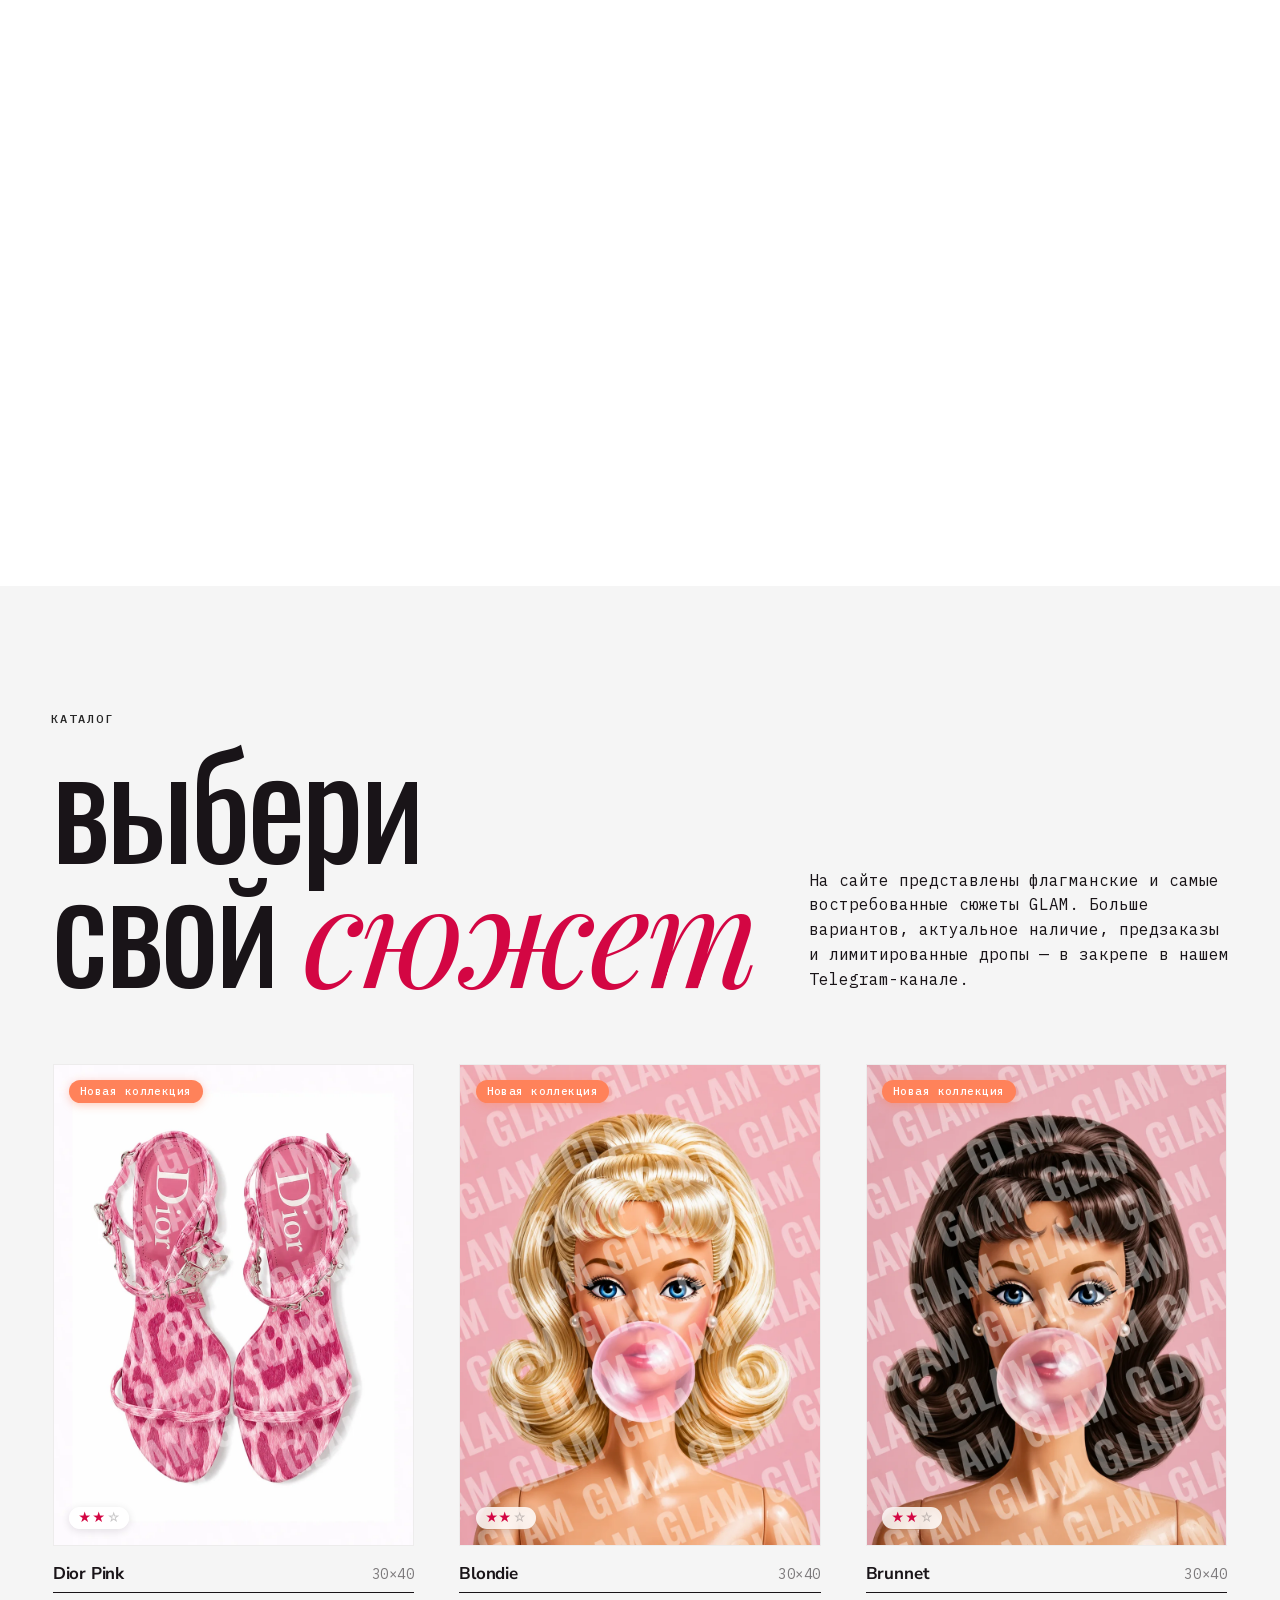
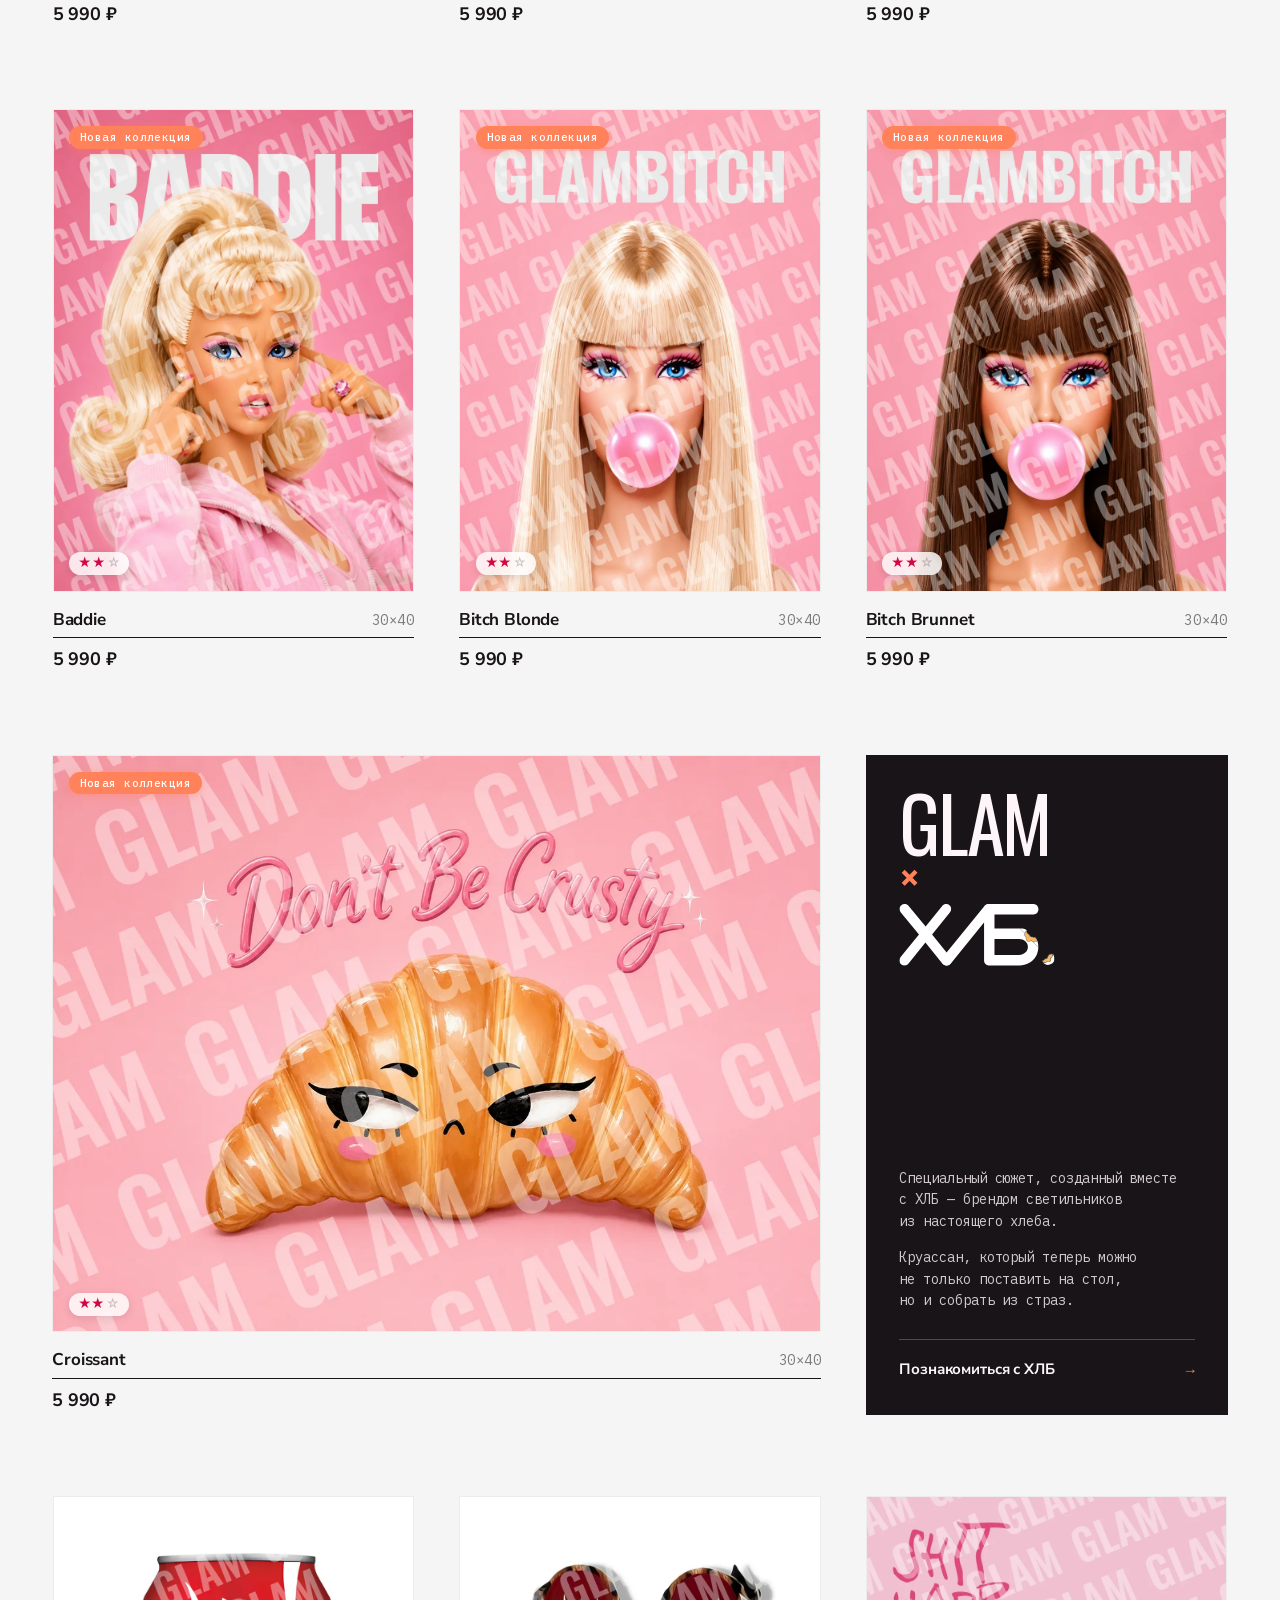
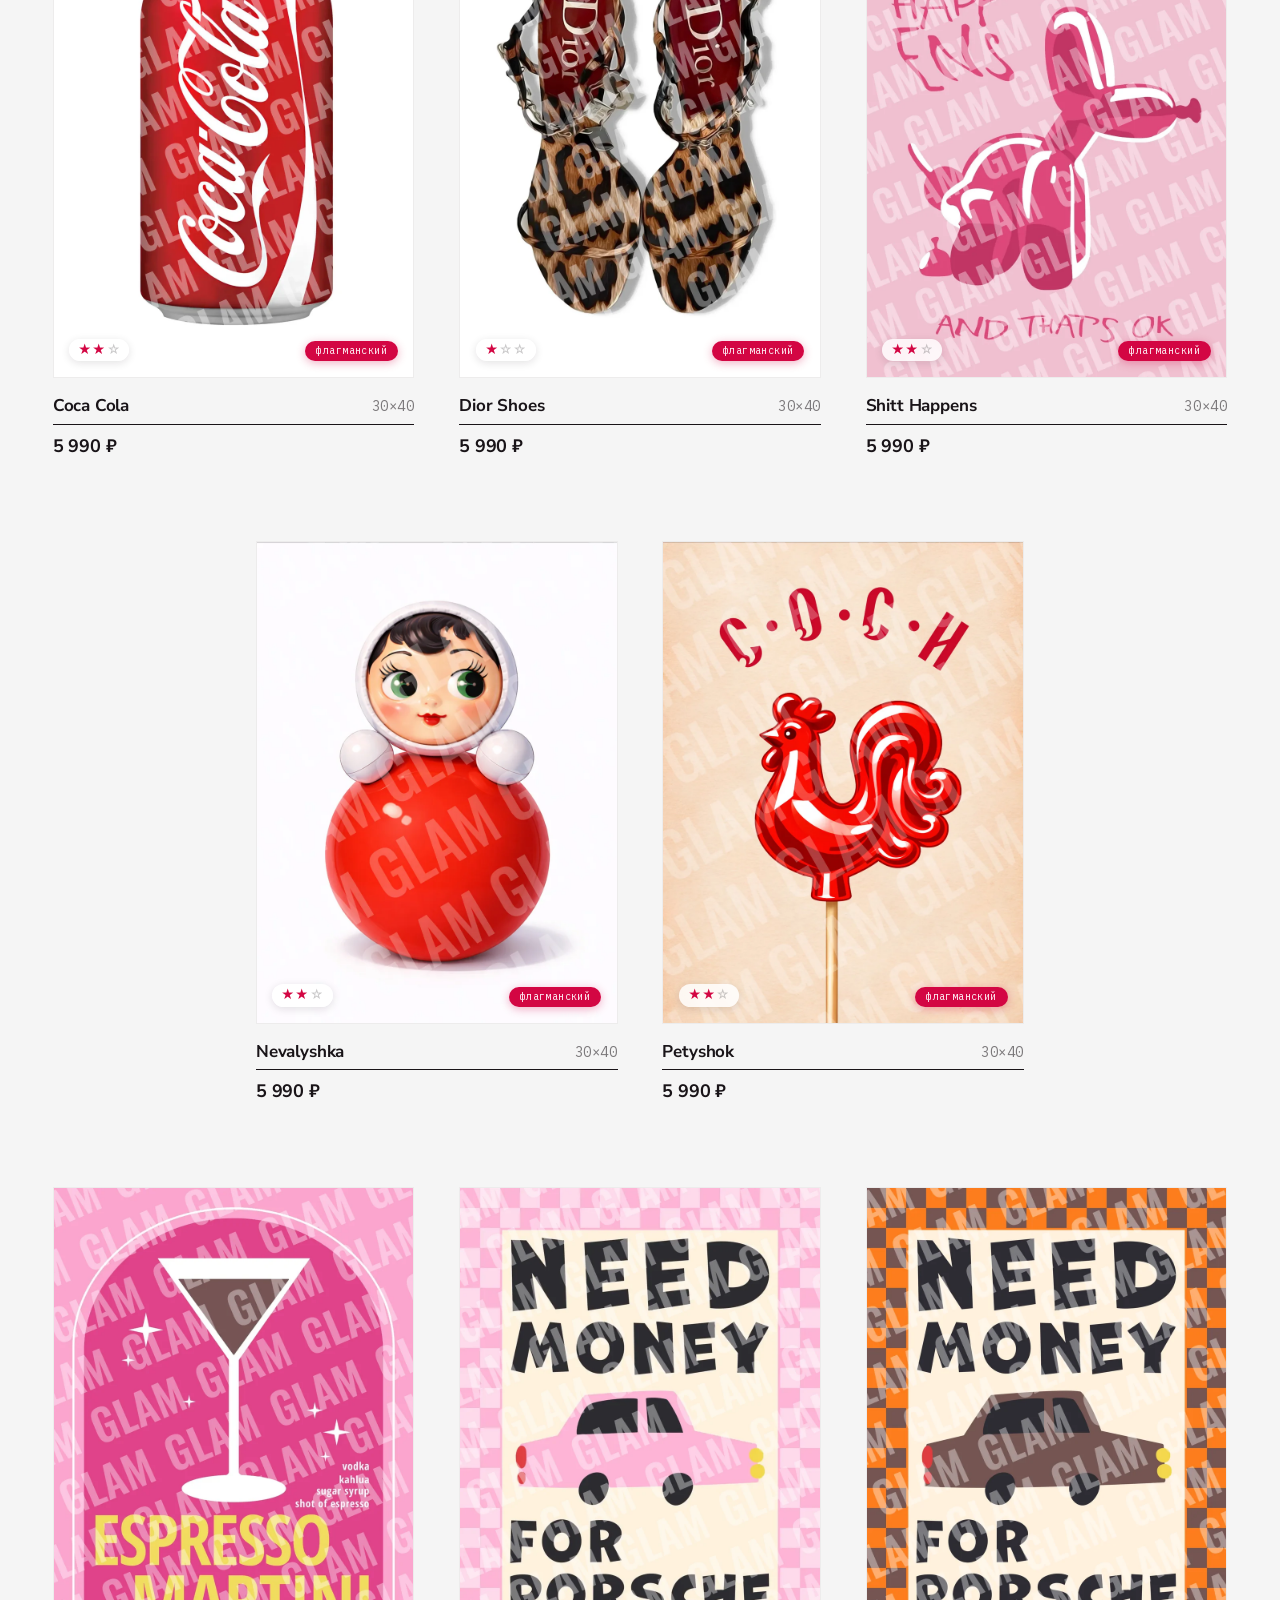
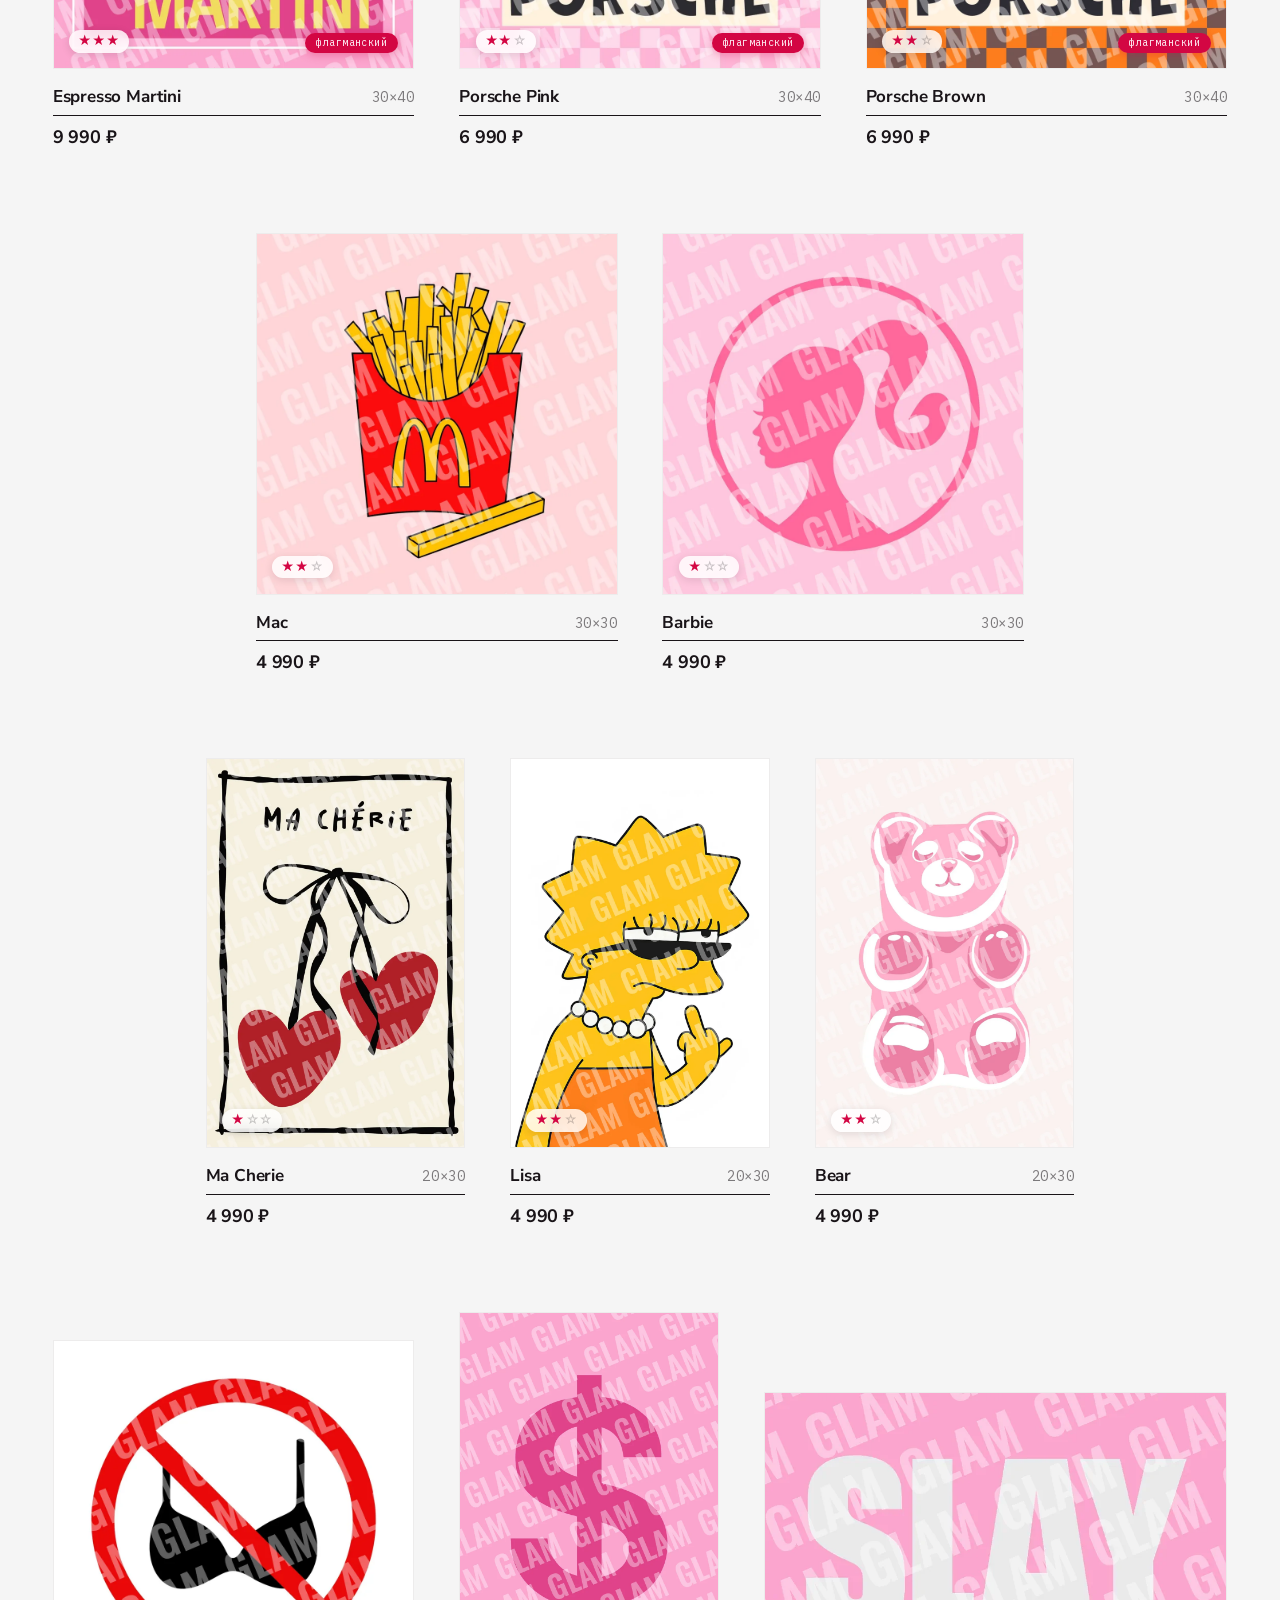
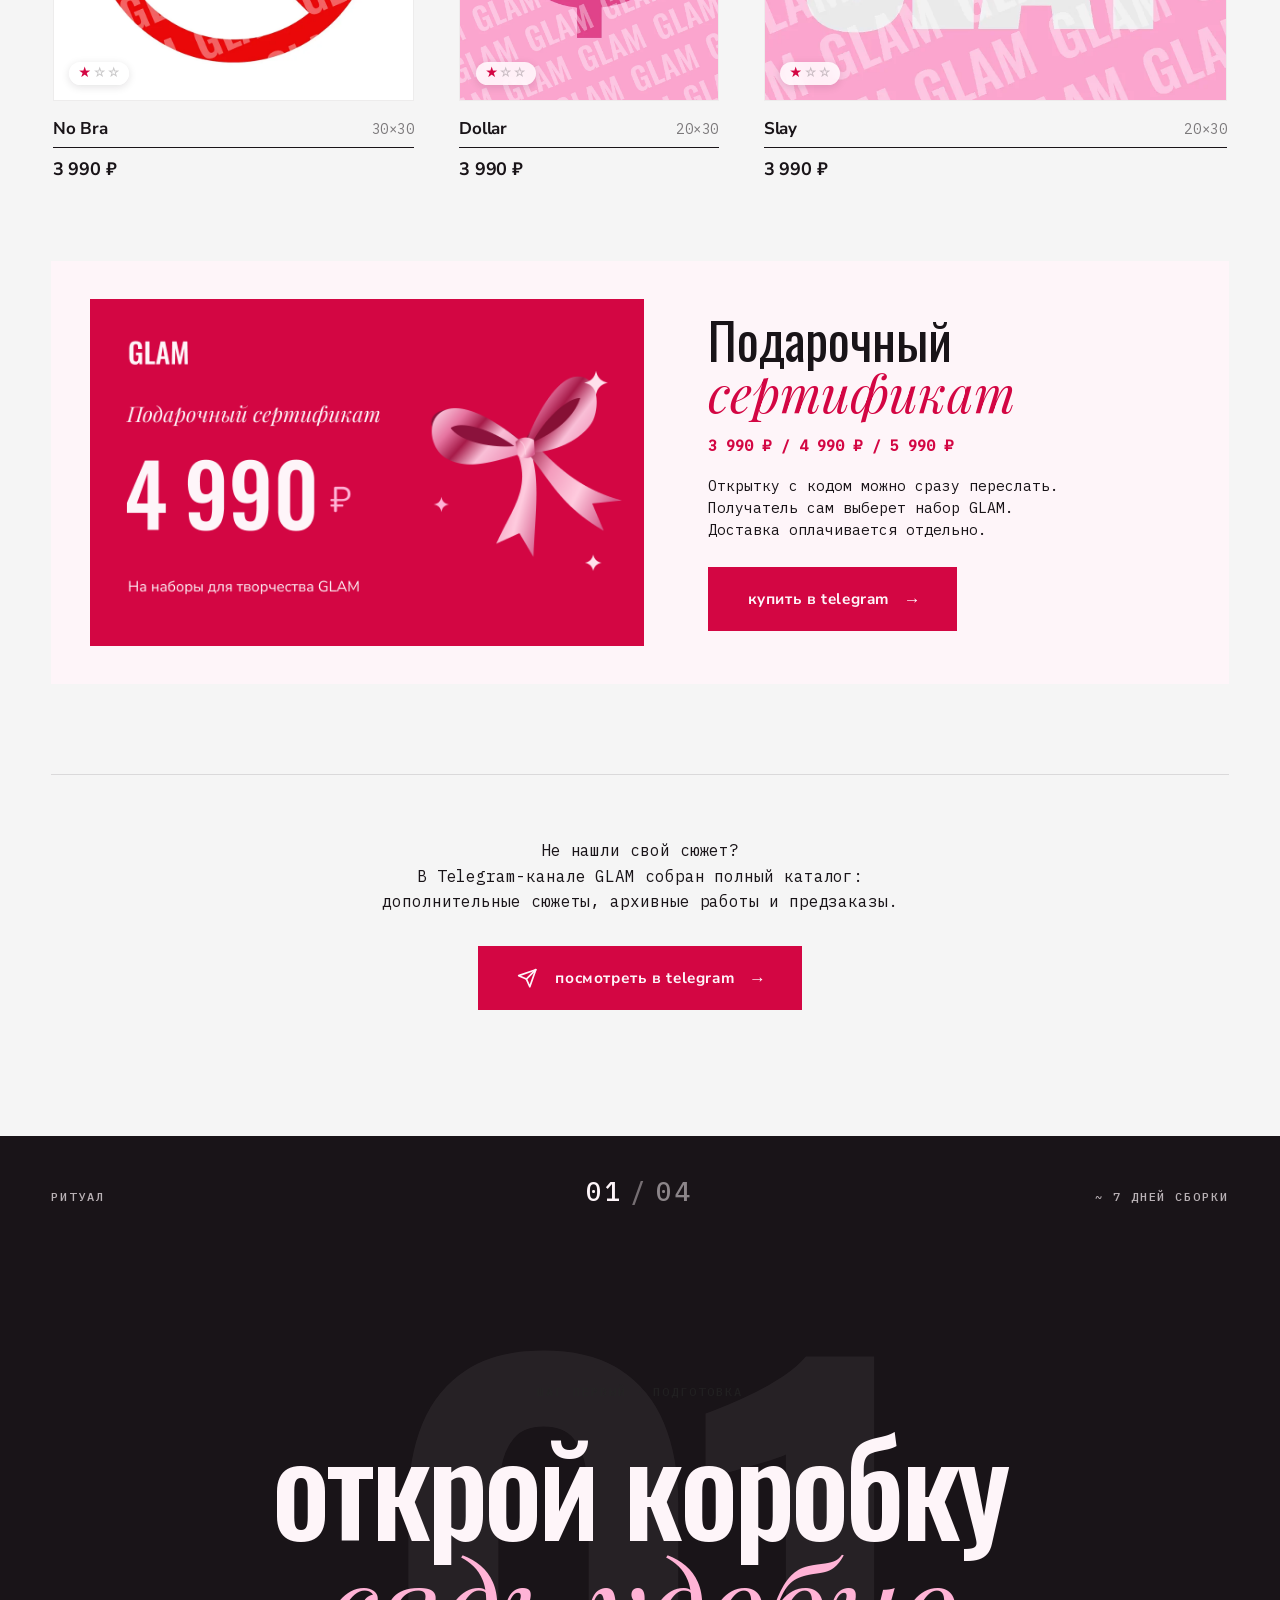
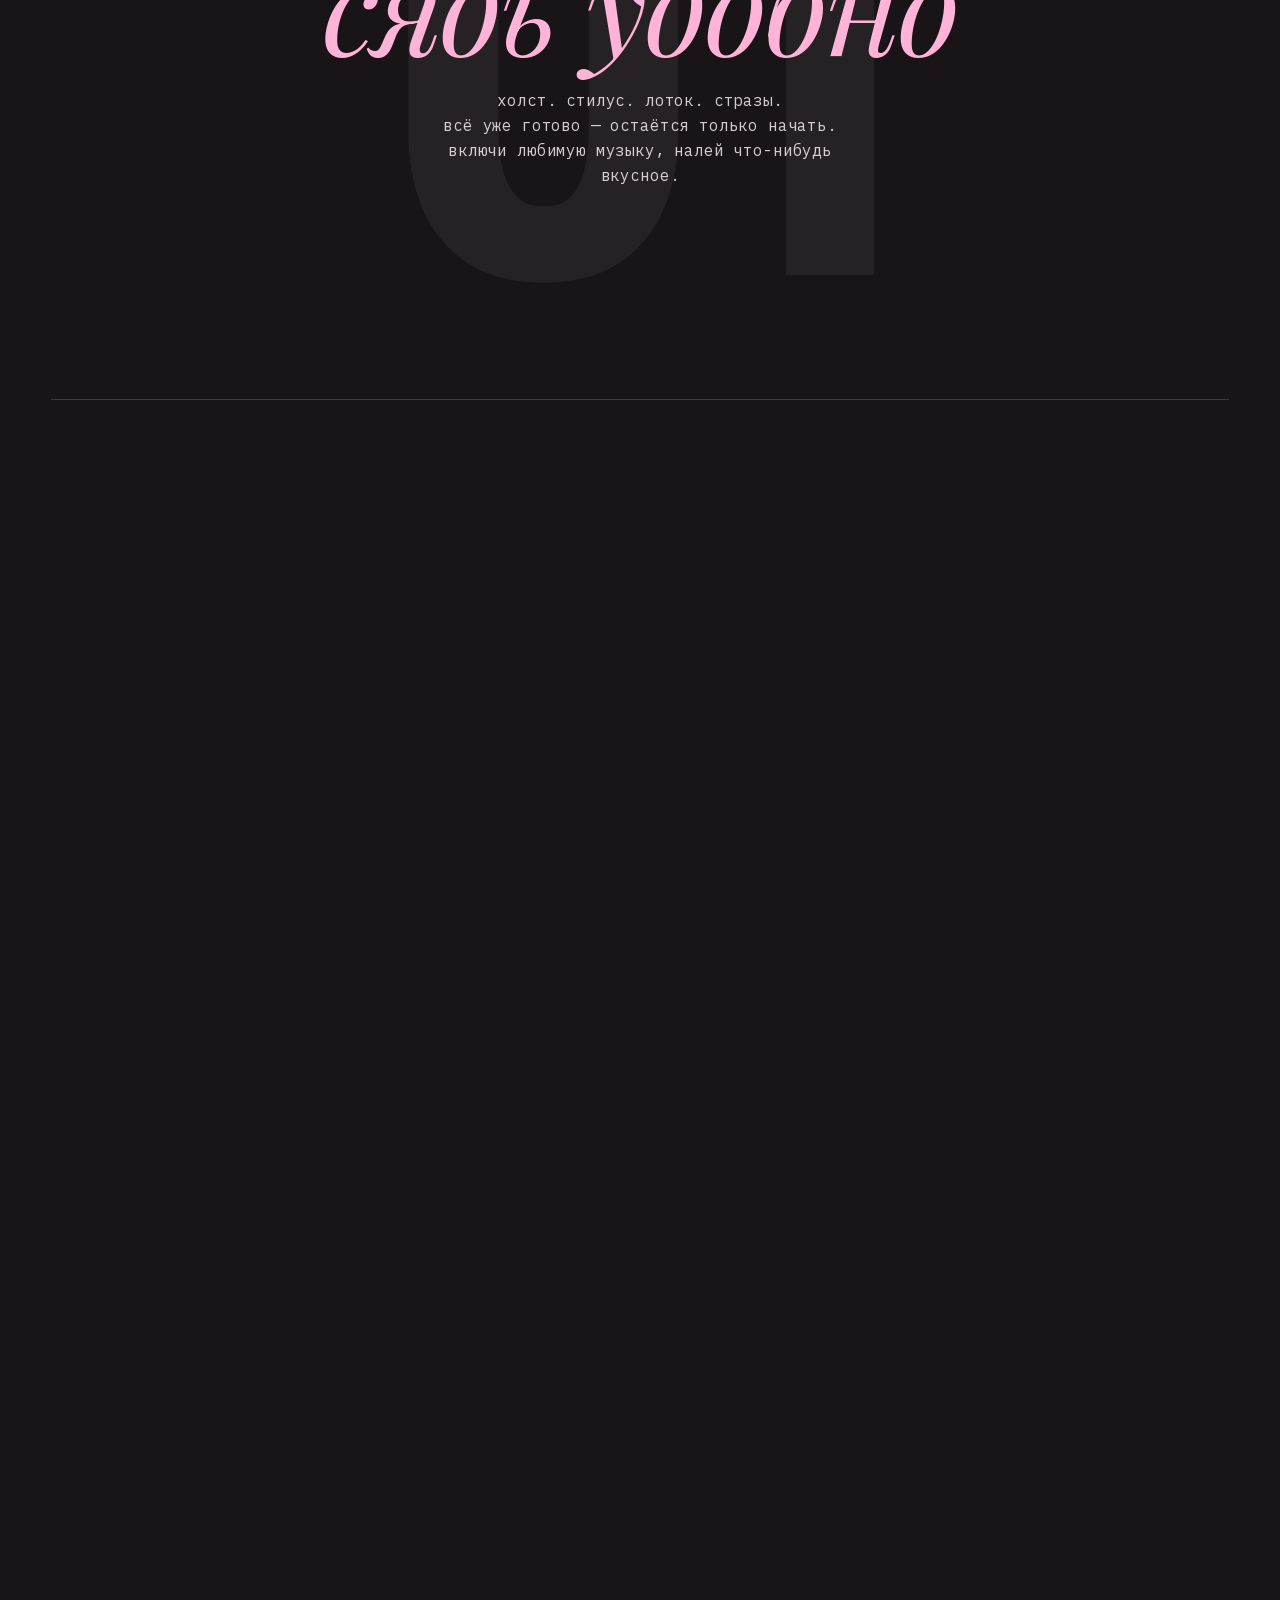
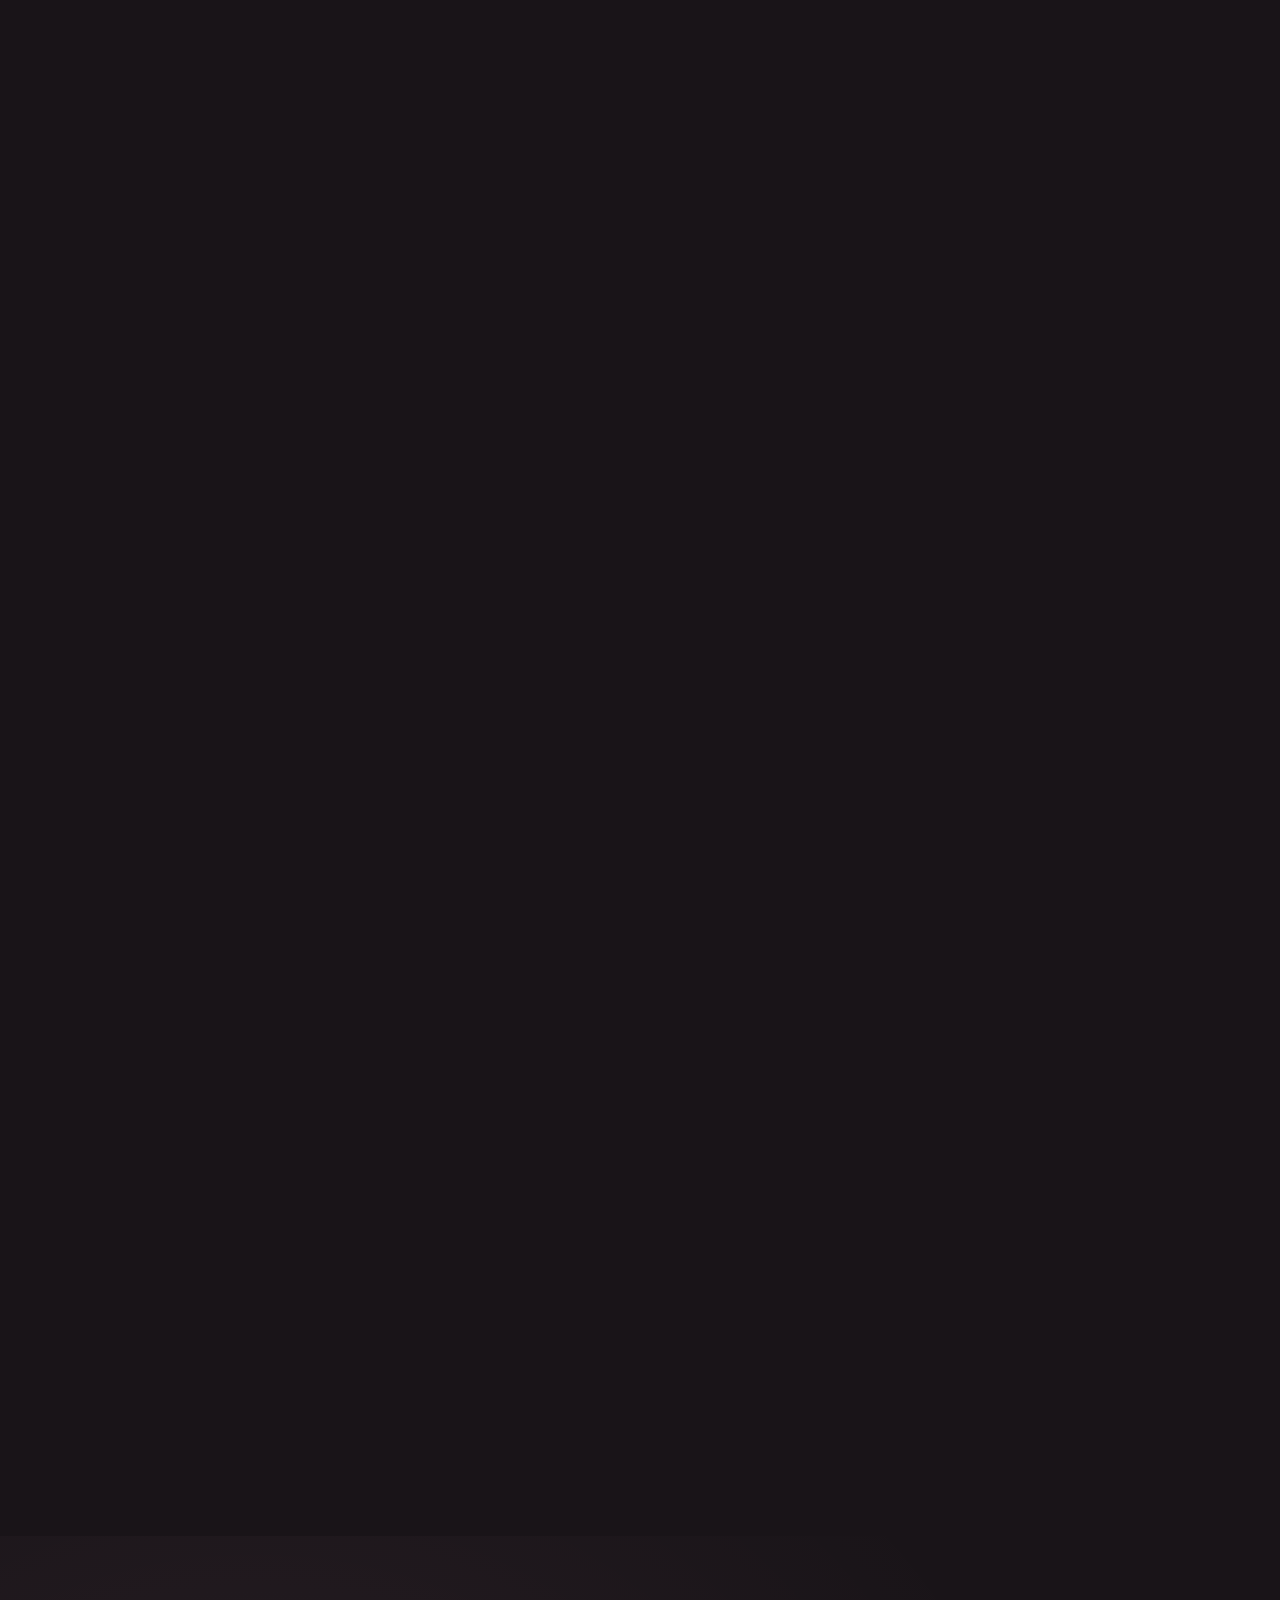
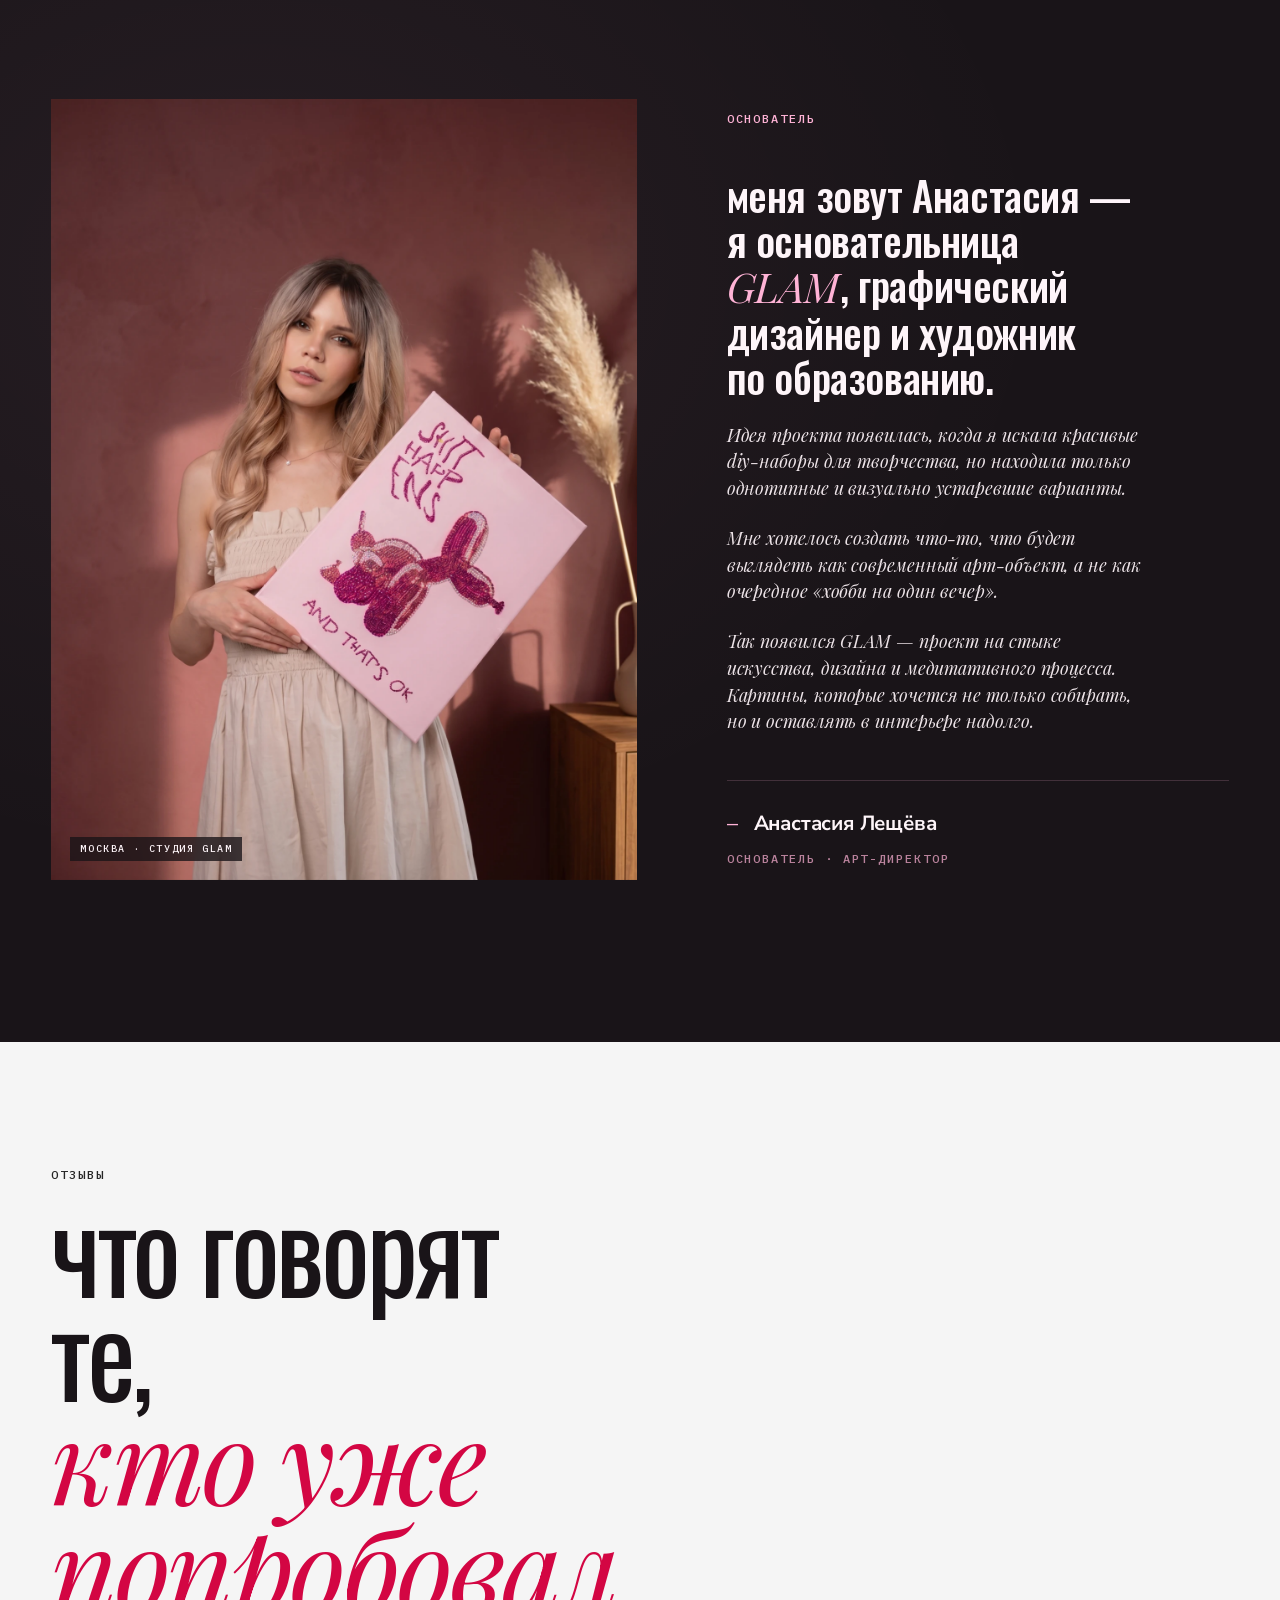
==== commit b5badf2f: "Add gift certificates to the GLAM catalog" ====
--- a/index.html
+++ b/index.html
@@ -227,6 +227,7 @@
     <script type="module" crossorigin src="/assets/index-B9w2ONqe.js"></script>
     <link rel="modulepreload" crossorigin href="/assets/gsap-xgxdCp6f.js">
     <link rel="stylesheet" crossorigin href="/assets/style-speaCQ5Y.css">
+    <link rel="stylesheet" href="/assets/gift-certificate.css">
   </head>
   <body>
     <a class="skip-link" href="#top">перейти к&nbsp;контенту</a>
@@ -505,6 +506,21 @@
             <div class="catalog__grid">
               <!-- populated by Catalog.ts -->
             </div>
+
+            <article class="gift-certificate" id="gift-certificate" aria-labelledby="gift-certificate-title">
+              <img class="gift-certificate__image" src="/assets/catalog/gift-certificate.png"
+                   alt="Малиновая подарочная открытка GLAM с розовым бантом, номинал 4 990 рублей"
+                   width="1200" height="750" loading="lazy" decoding="async" />
+              <div class="gift-certificate__content">
+                <h3 id="gift-certificate-title">Подарочный <em>сертификат</em></h3>
+                <p class="gift-certificate__amounts">3 990 ₽ / 4 990 ₽ / 5 990 ₽</p>
+                <p>Открытку с кодом можно сразу переслать. Получатель сам выберет набор GLAM. Доставка оплачивается отдельно.</p>
+                <a class="catalog__more-btn" href="https://t.me/glamstraz_bot?start=buy_certificate">
+                  <span class="catalog__more-label">Купить в Telegram</span>
+                  <span class="catalog__more-arrow" aria-hidden="true">→</span>
+                </a>
+              </div>
+            </article>
 
             <div class="catalog__more" data-reveal="text">
               <p class="catalog__more-text">
--- a/assets/gift-certificate.css
+++ b/assets/gift-certificate.css
@@ -0,0 +1,62 @@
+.gift-certificate {
+  display: grid;
+  grid-template-columns: 1.15fr 1fr;
+  align-items: center;
+  gap: clamp(24px, 5vw, 76px);
+  margin-top: clamp(44px, 6vw, 100px);
+  padding: clamp(20px, 3vw, 40px);
+  background: var(--glam-pink-pale);
+}
+
+.gift-certificate__image {
+  display: block;
+  width: 100%;
+  height: auto;
+}
+
+.gift-certificate__content h3 {
+  margin: 0 0 18px;
+  font-family: var(--font-display);
+  font-size: clamp(34px, 4vw, 72px);
+  font-weight: 400;
+  line-height: .99;
+}
+
+.gift-certificate__content h3 em {
+  font-family: var(--font-script);
+  color: var(--glam-crimson);
+}
+
+.gift-certificate__content p {
+  max-width: 40ch;
+  margin: 0 0 18px;
+  font-family: var(--font-mono);
+  font-size: clamp(14px, 1.15vw, 17px);
+  line-height: 1.5;
+  letter-spacing: normal;
+}
+
+.gift-certificate__amounts {
+  color: var(--glam-crimson);
+  font-weight: 600;
+}
+
+.gift-certificate__content .catalog__more-btn {
+  justify-content: space-between;
+  margin-top: 7px;
+}
+
+.gift-certificate__content .catalog__more-btn:focus-visible {
+  outline: 2px solid var(--glam-crimson);
+  outline-offset: 5px;
+}
+
+@media (max-width: 700px) {
+  .gift-certificate {
+    grid-template-columns: 1fr;
+  }
+
+  .gift-certificate__content .catalog__more-btn {
+    width: 100%;
+  }
+}
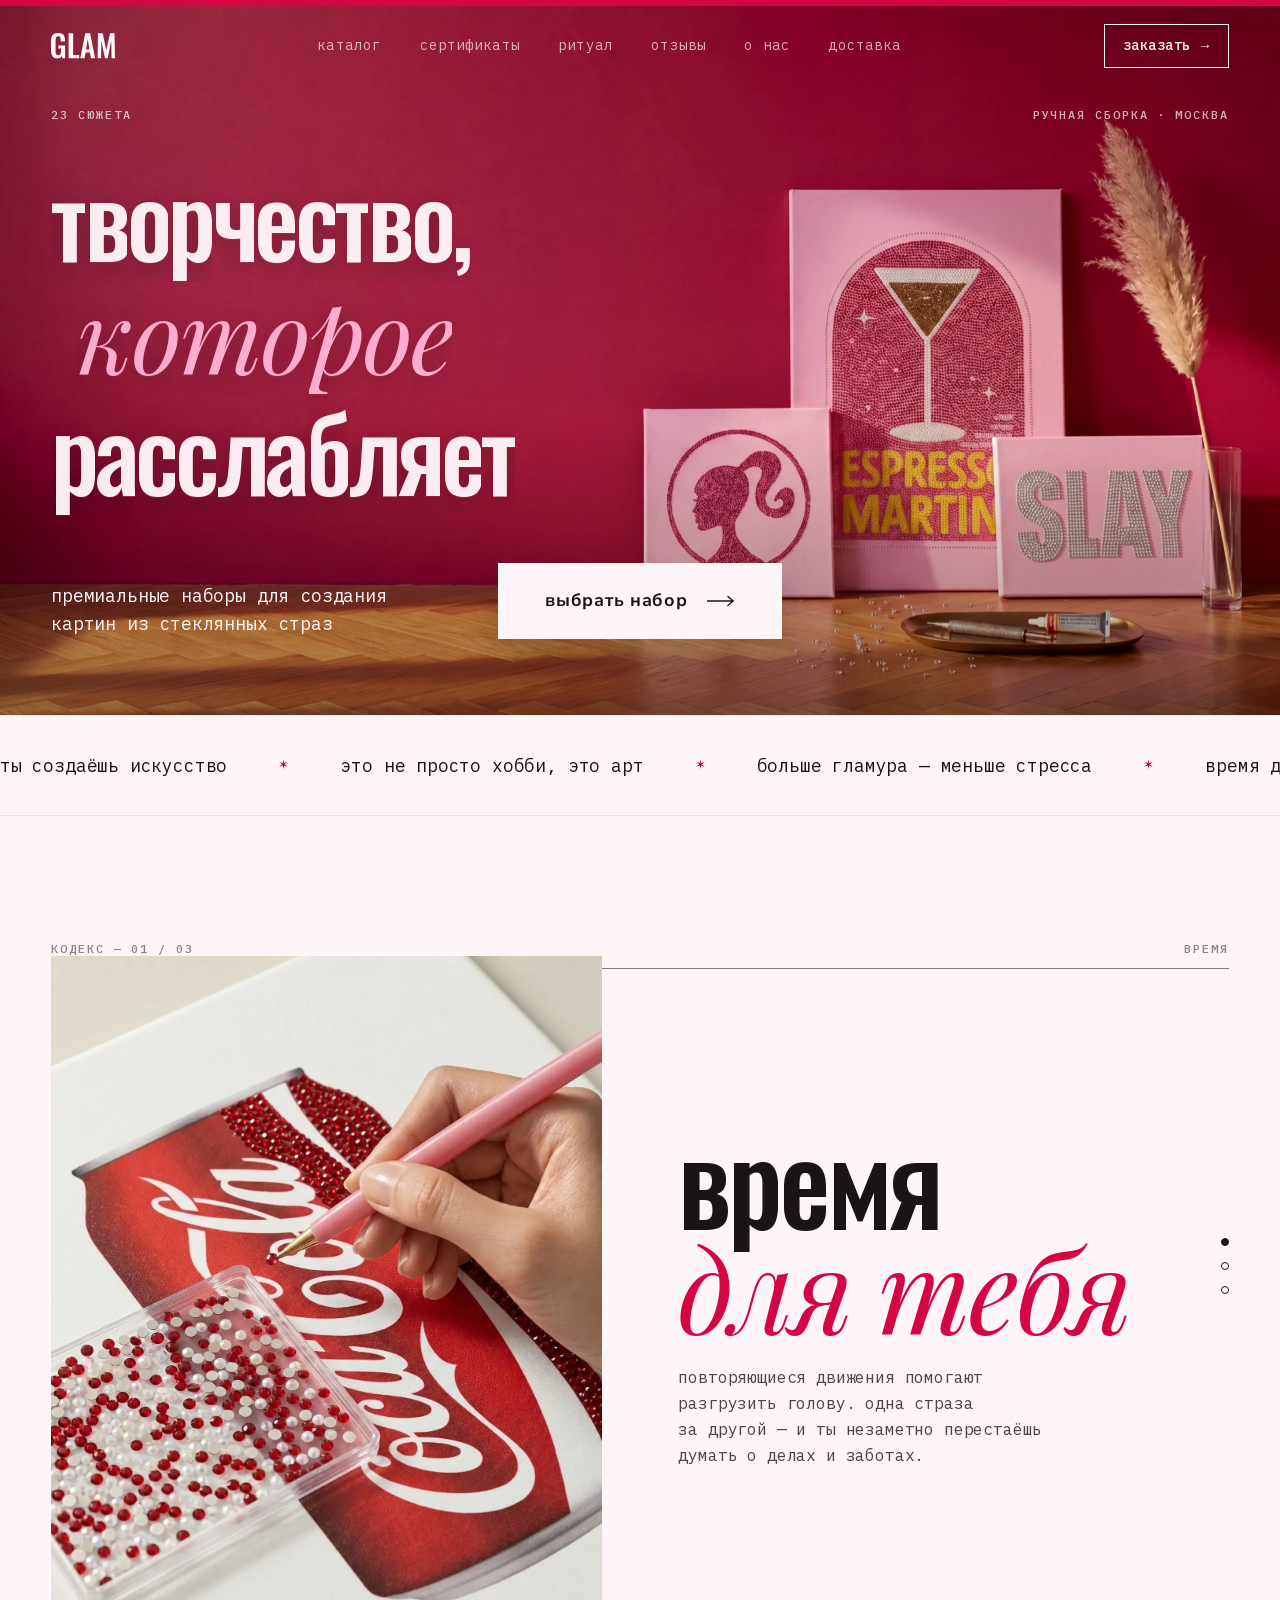
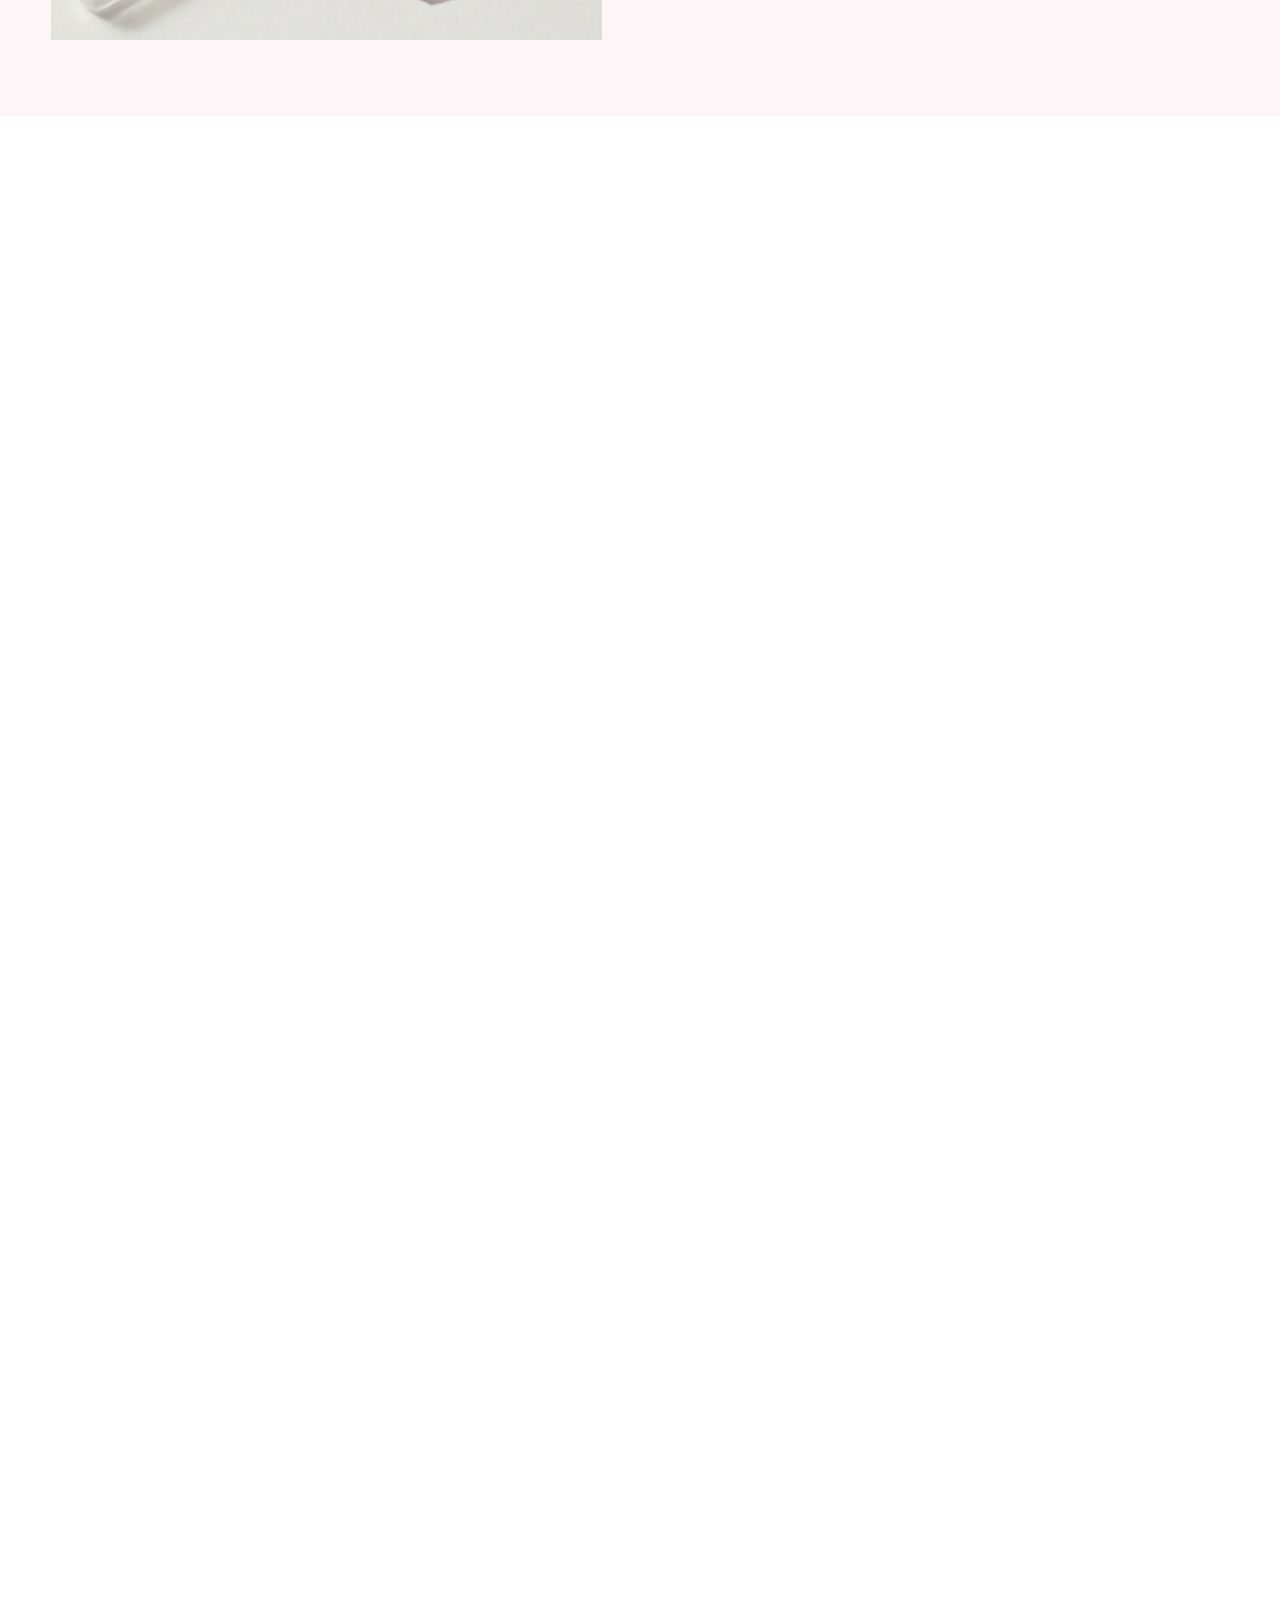
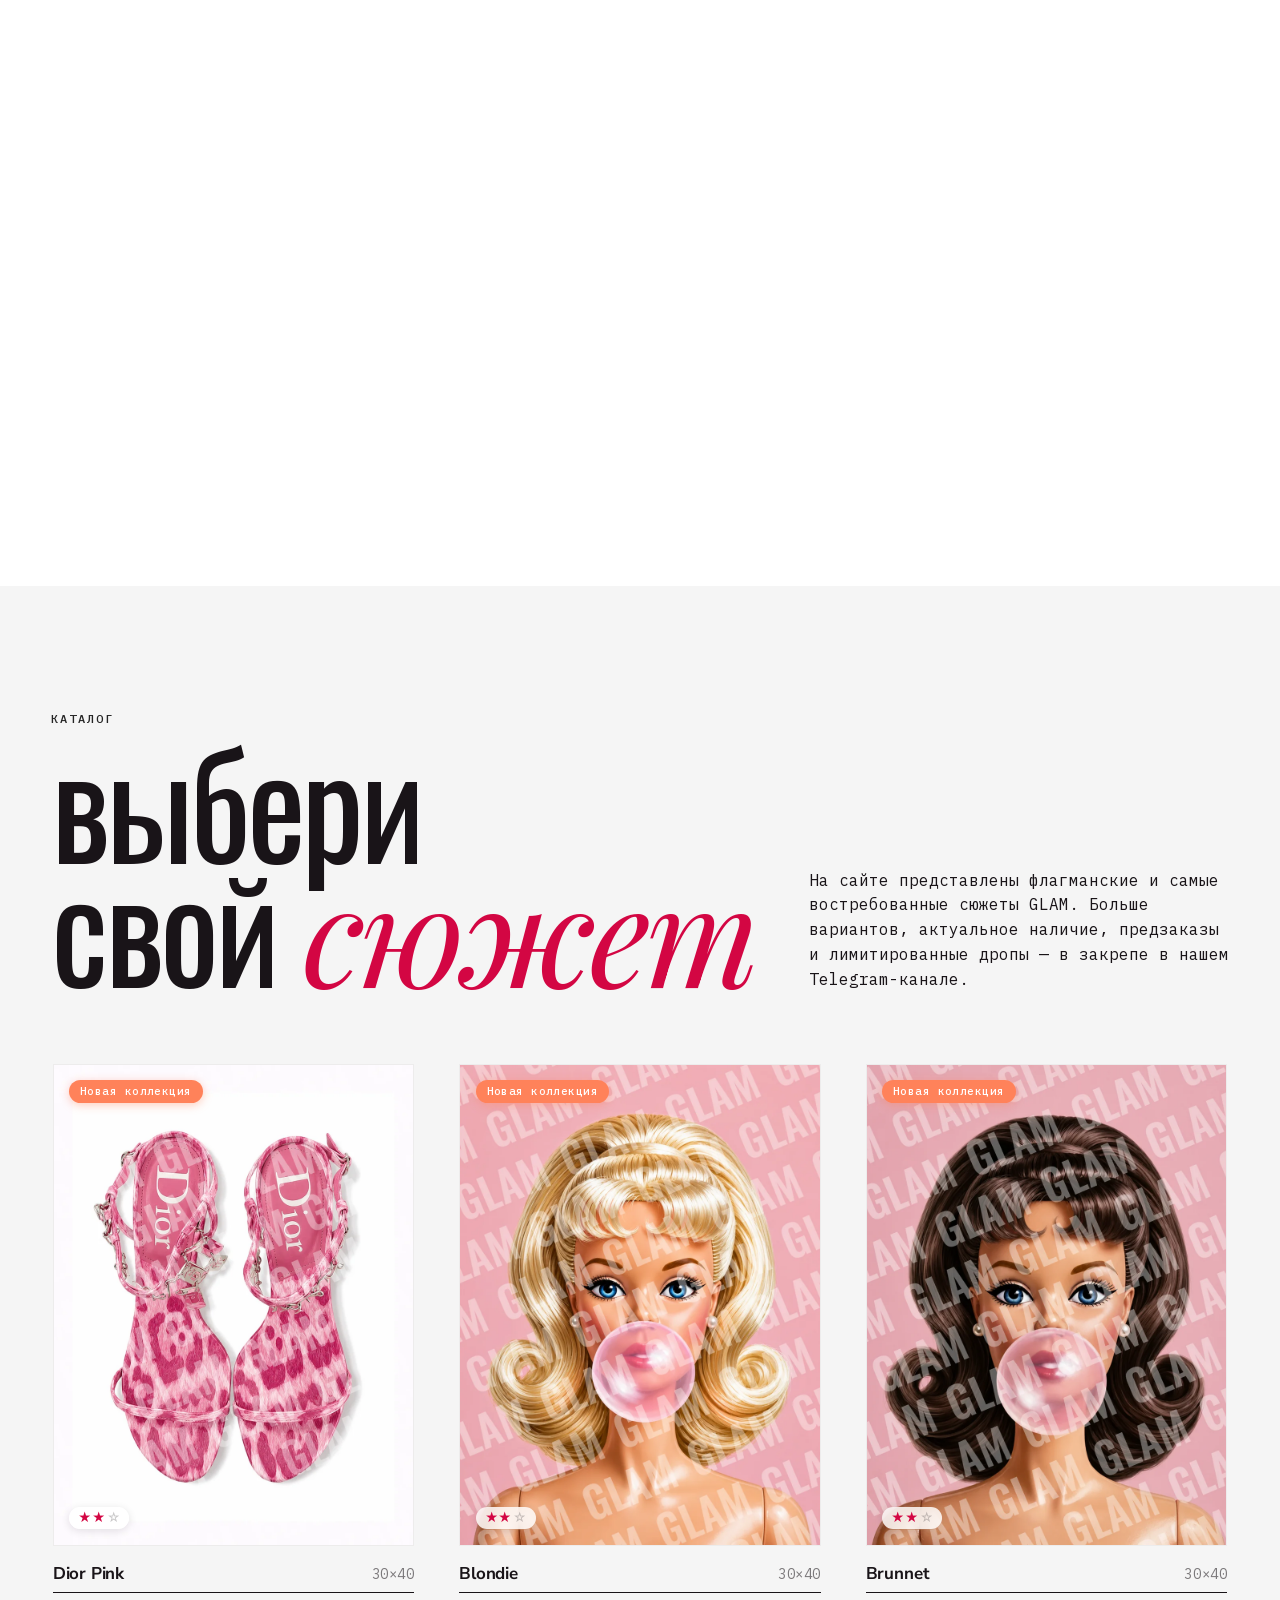
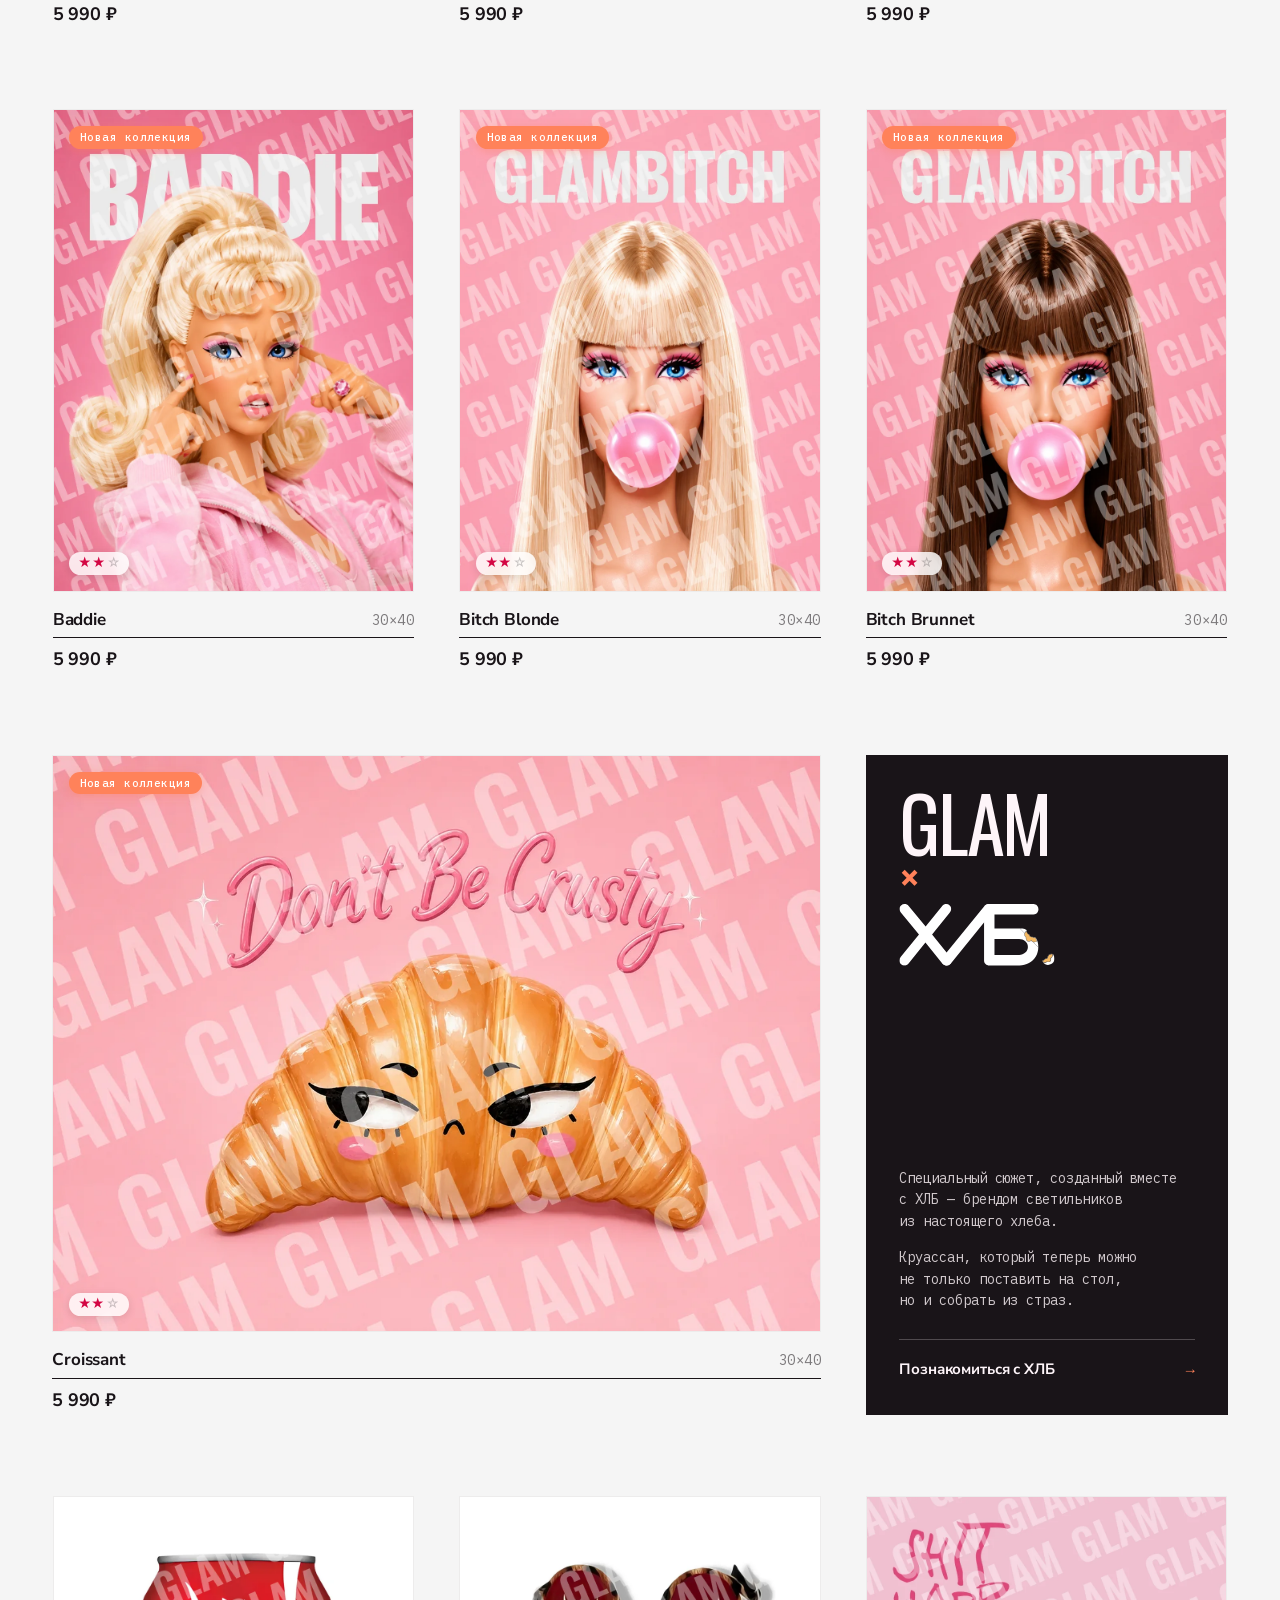
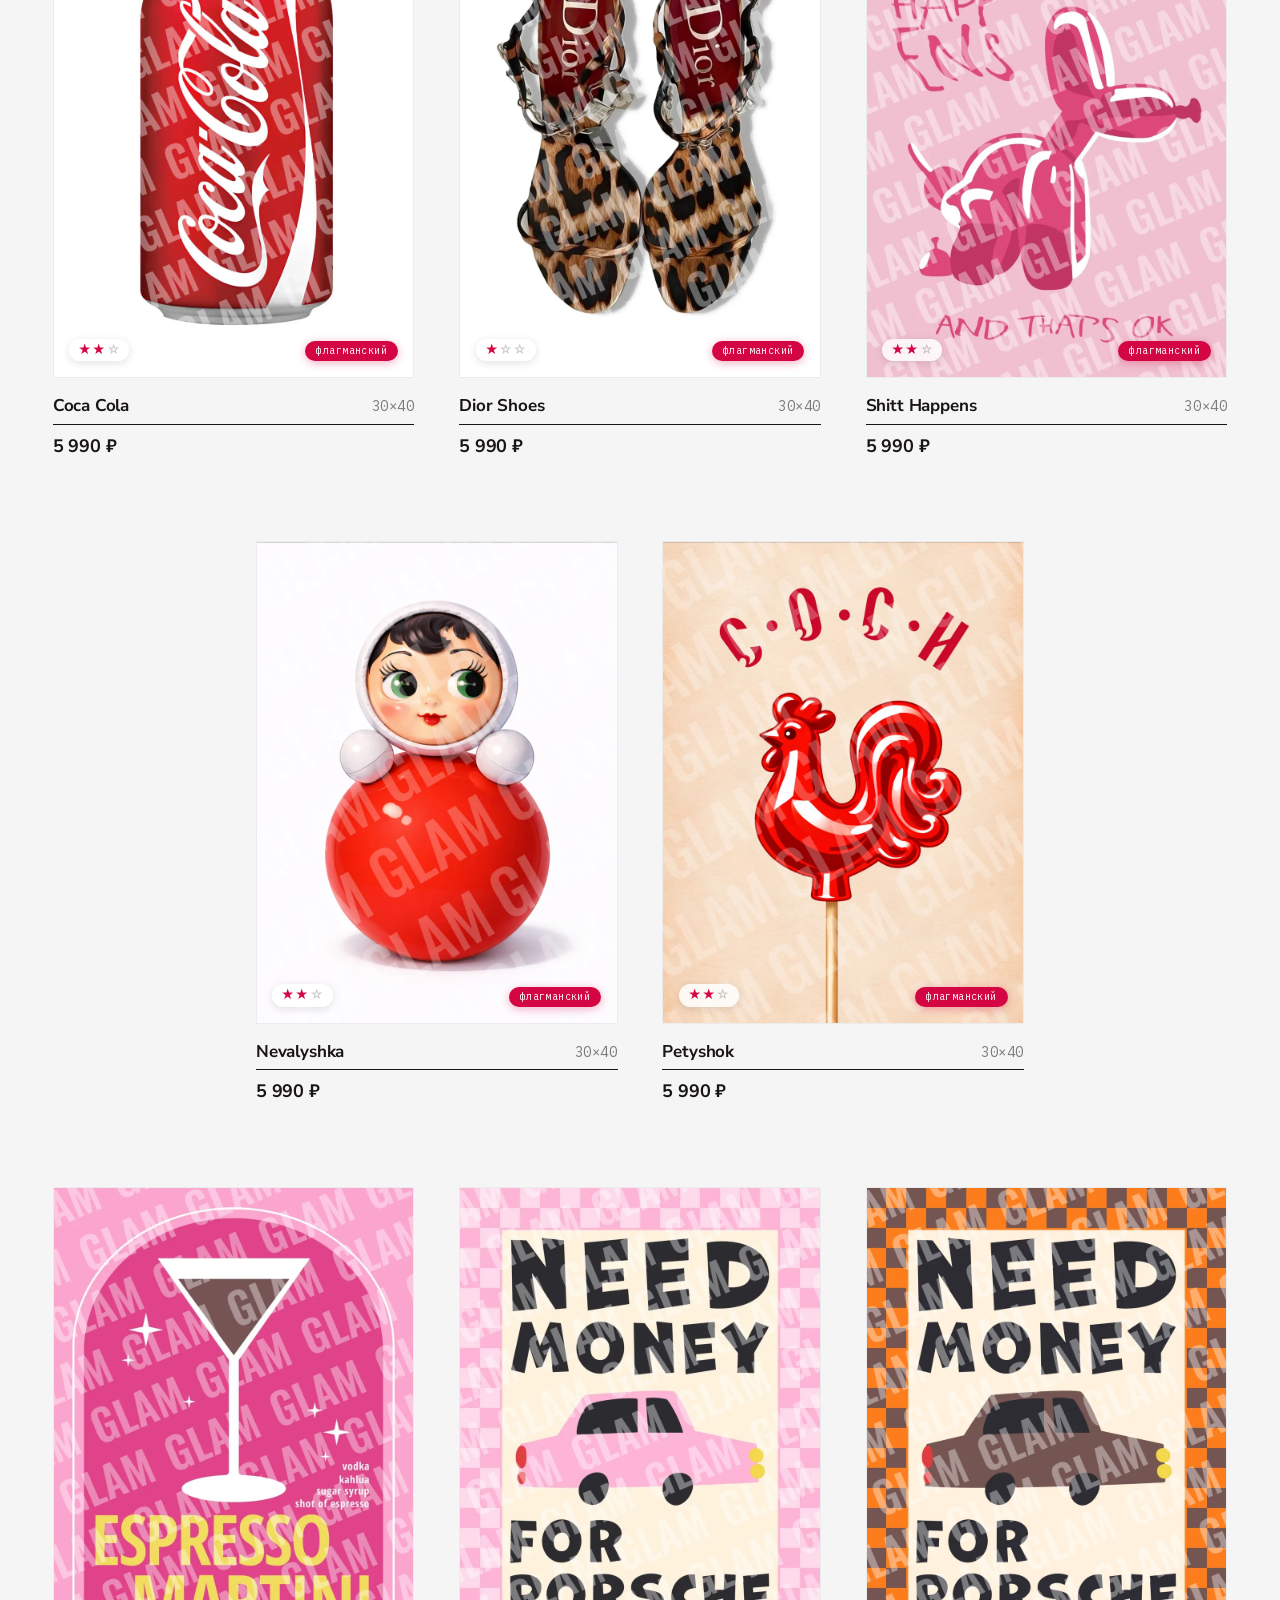
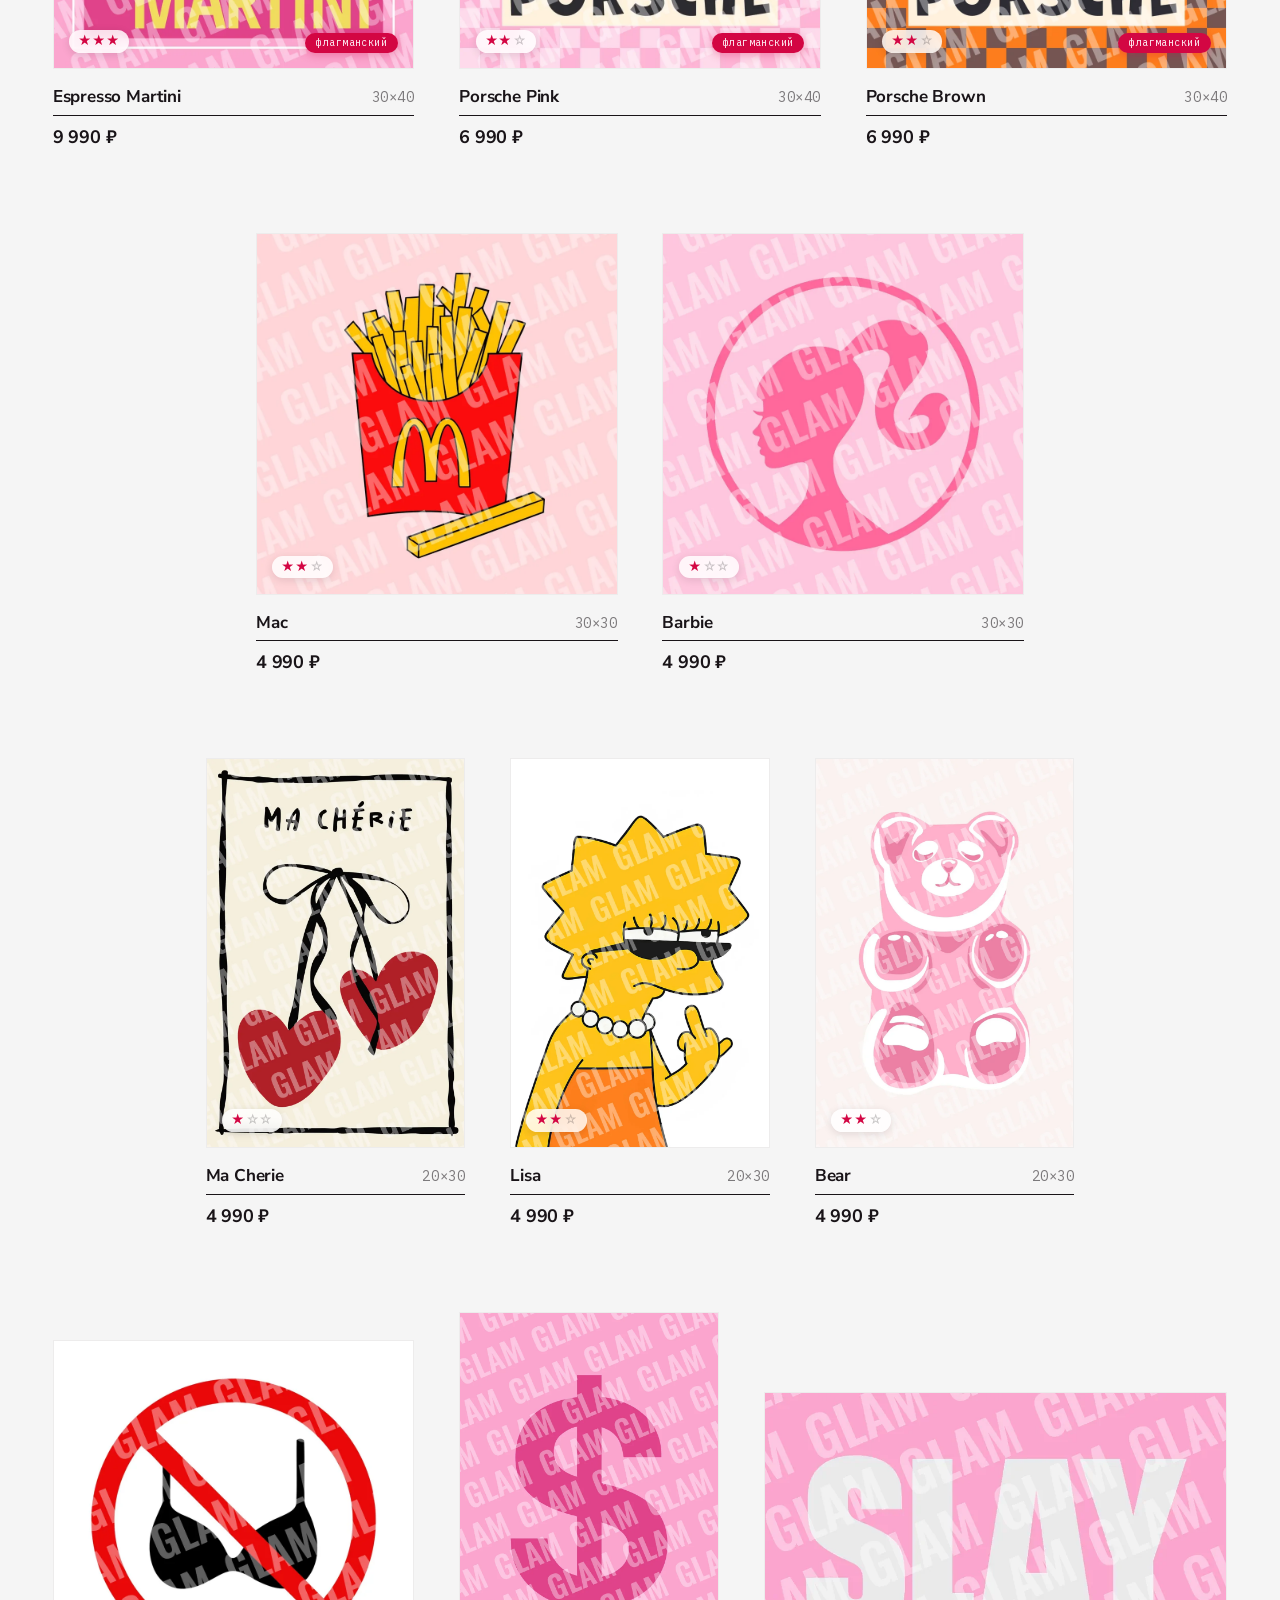
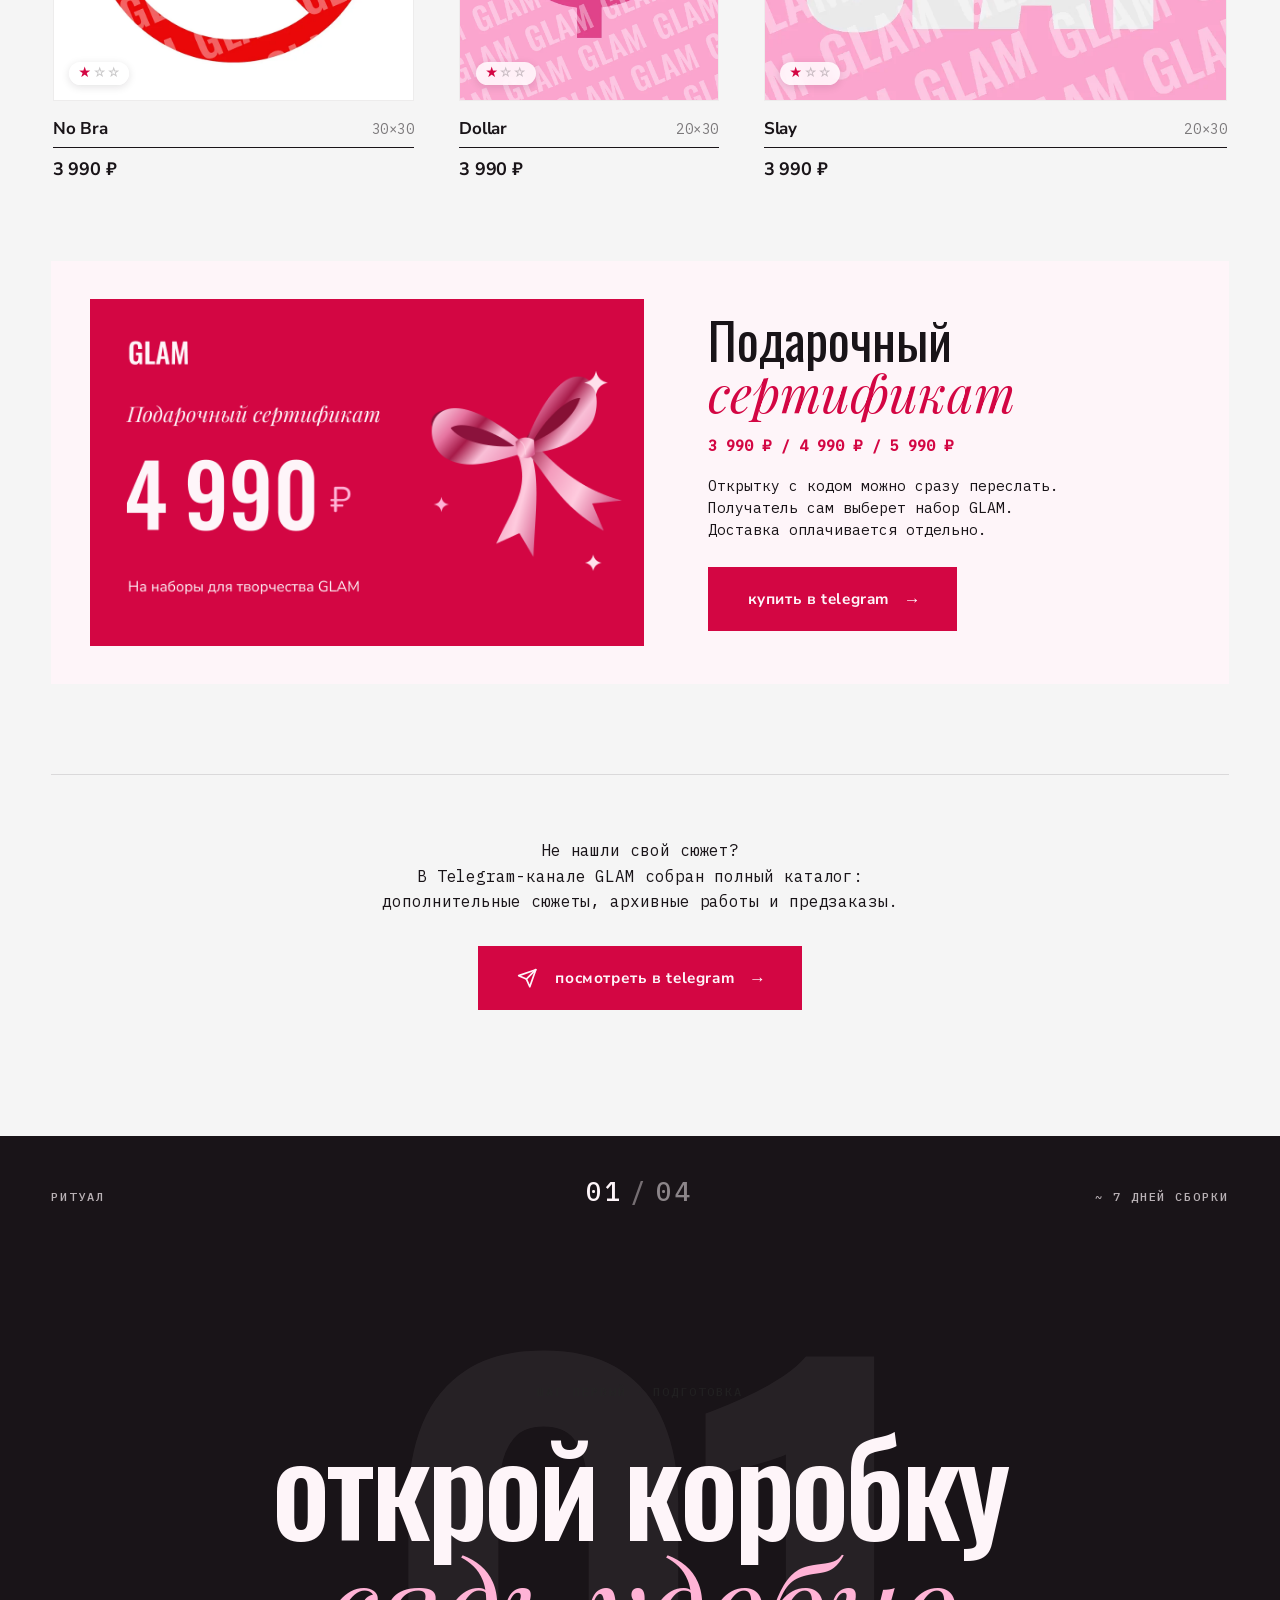
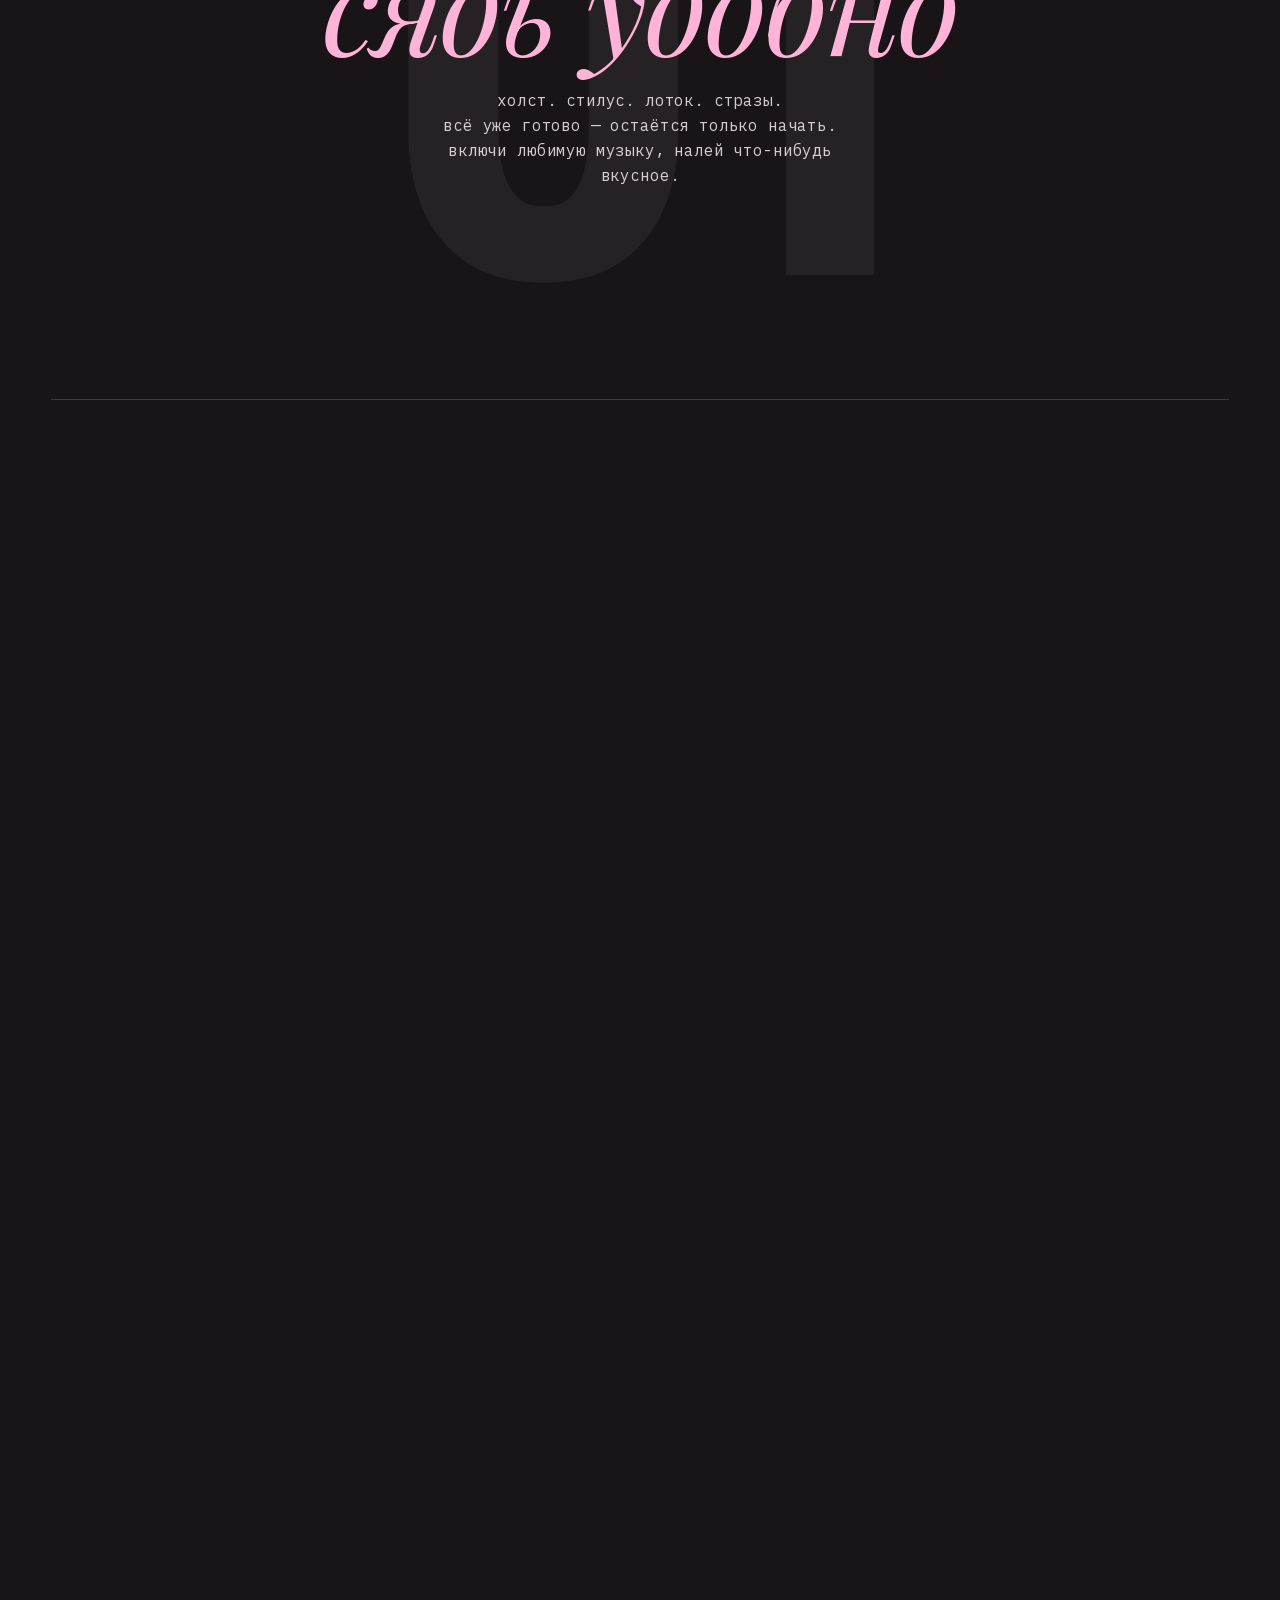
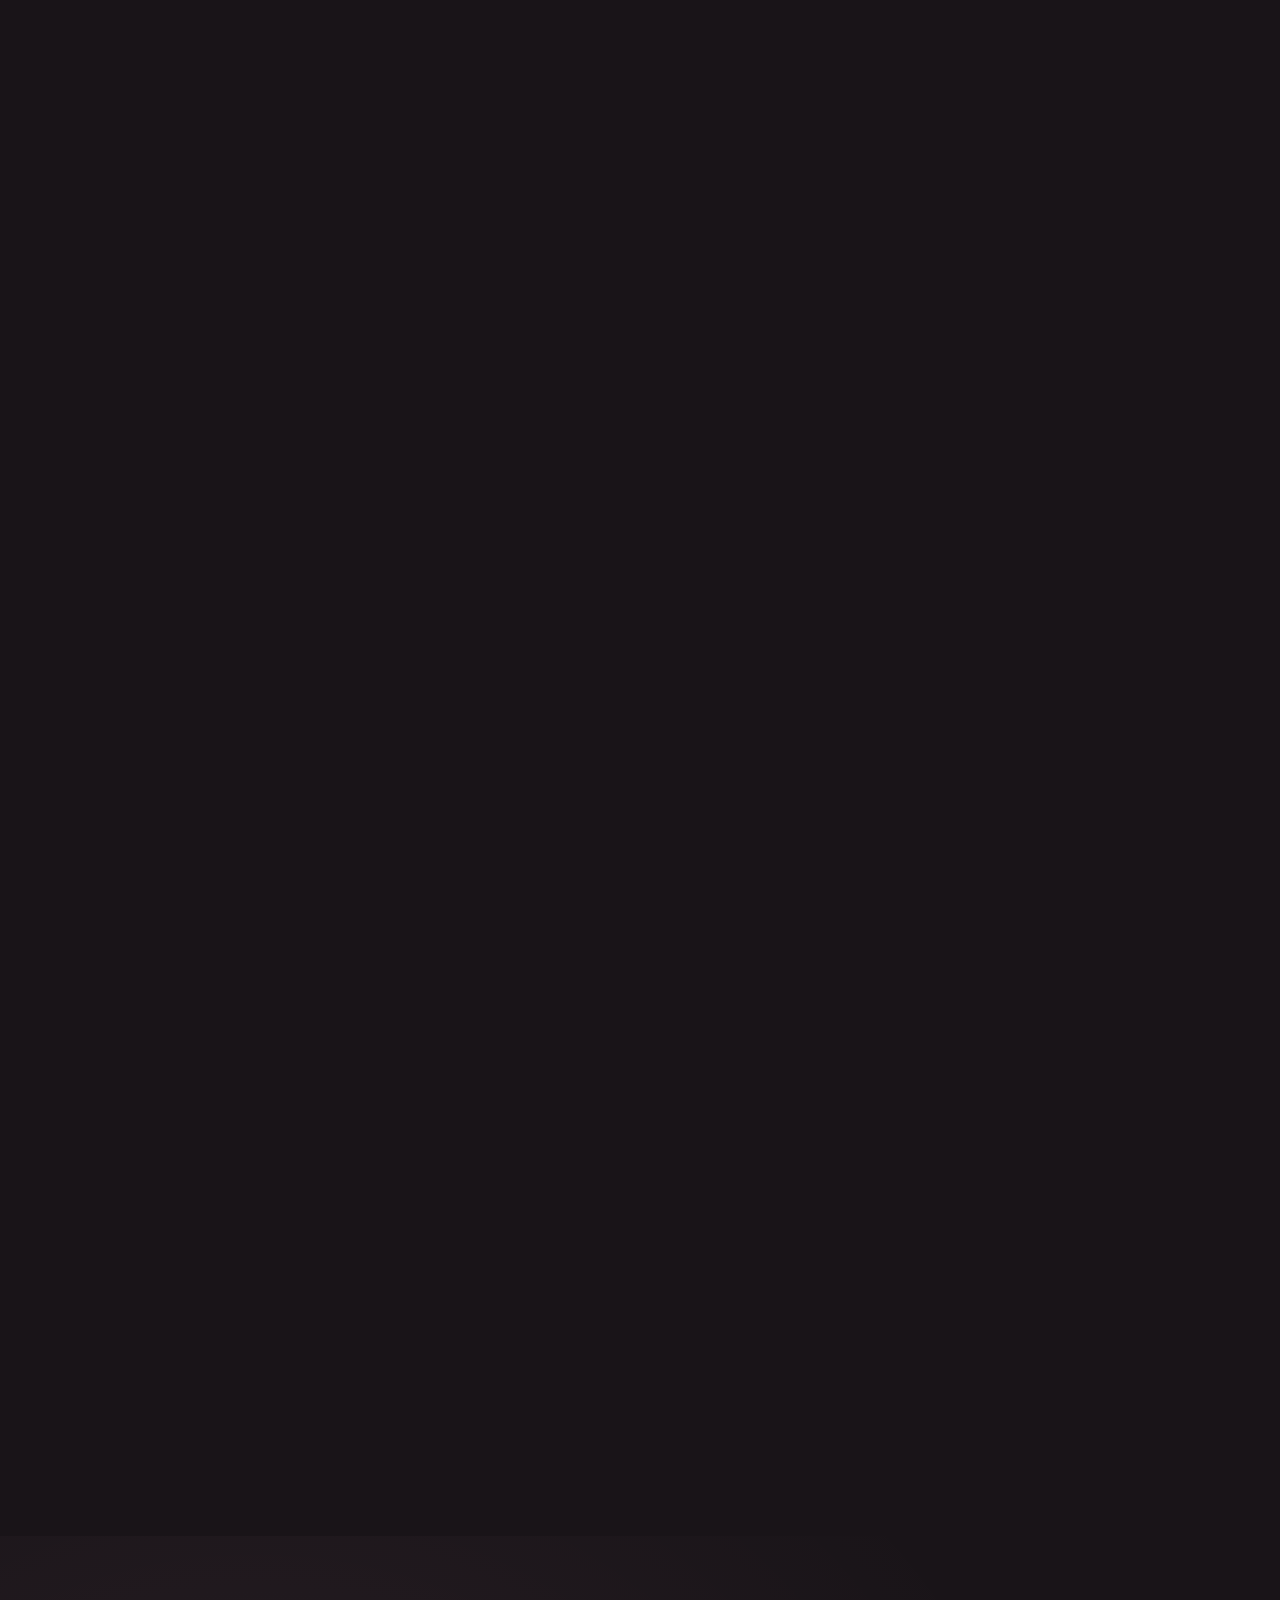
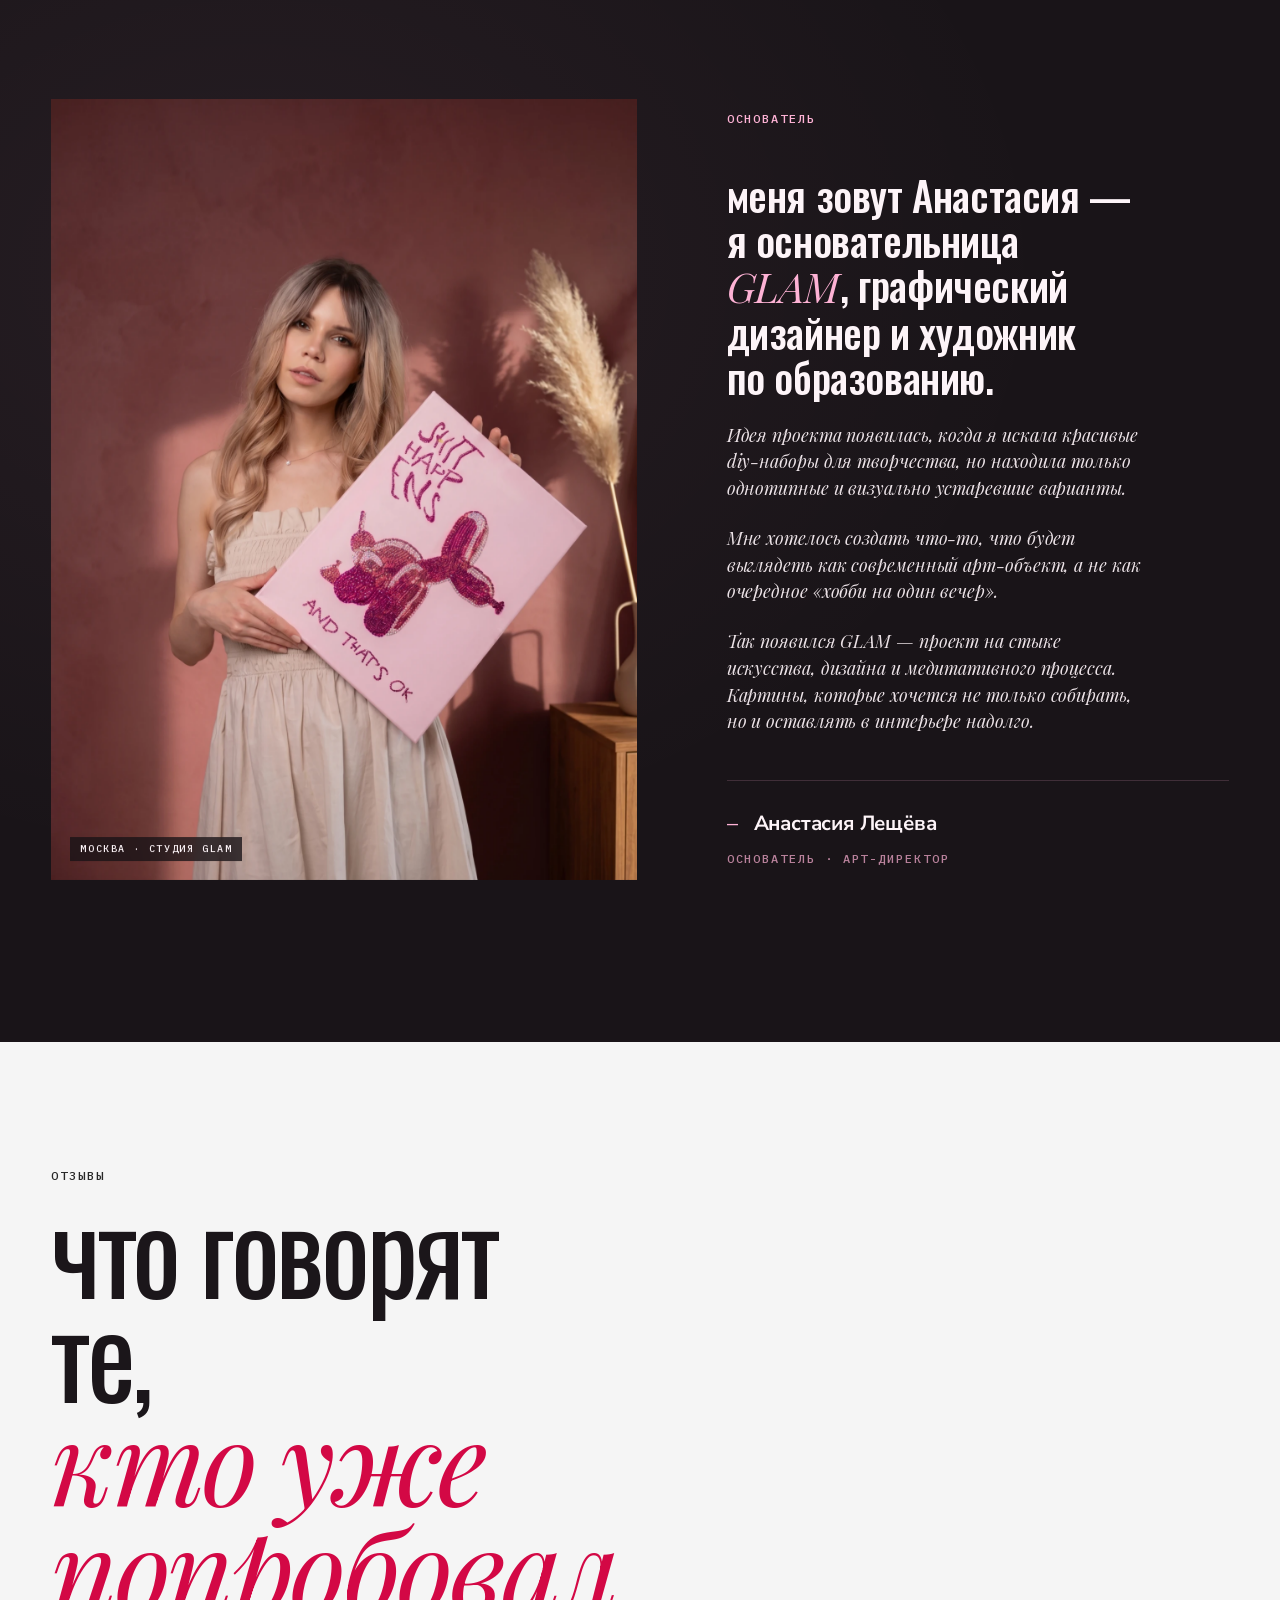
==== commit 670a55a8: "Add certificate navigation and Mini App purchase entry" ====
--- a/index.html
+++ b/index.html
@@ -262,6 +262,7 @@
           </a>
           <nav class="nav__menu" aria-label="Основное меню">
             <a href="#catalog" data-cursor="каталог">каталог</a>
+            <a href="#gift-certificate" data-cursor="сертификаты">сертификаты</a>
             <a href="#ritual-process" data-cursor="процесс">ритуал</a>
             <a href="#reviews" data-cursor="отзывы">отзывы</a>
             <a href="#founder" data-cursor="о бренде">о нас</a>
@@ -288,6 +289,7 @@
         <div class="mobile-menu__inner">
           <nav class="mobile-menu__nav" aria-label="Мобильное меню">
             <a href="#catalog">каталог<span aria-hidden="true">↘</span></a>
+            <a href="#gift-certificate">сертификаты<span aria-hidden="true">↘</span></a>
             <a href="#ritual-process">ритуал<span aria-hidden="true">↘</span></a>
             <a href="#reviews">отзывы<span aria-hidden="true">↘</span></a>
             <a href="#founder">о&nbsp;нас<span aria-hidden="true">↘</span></a>
